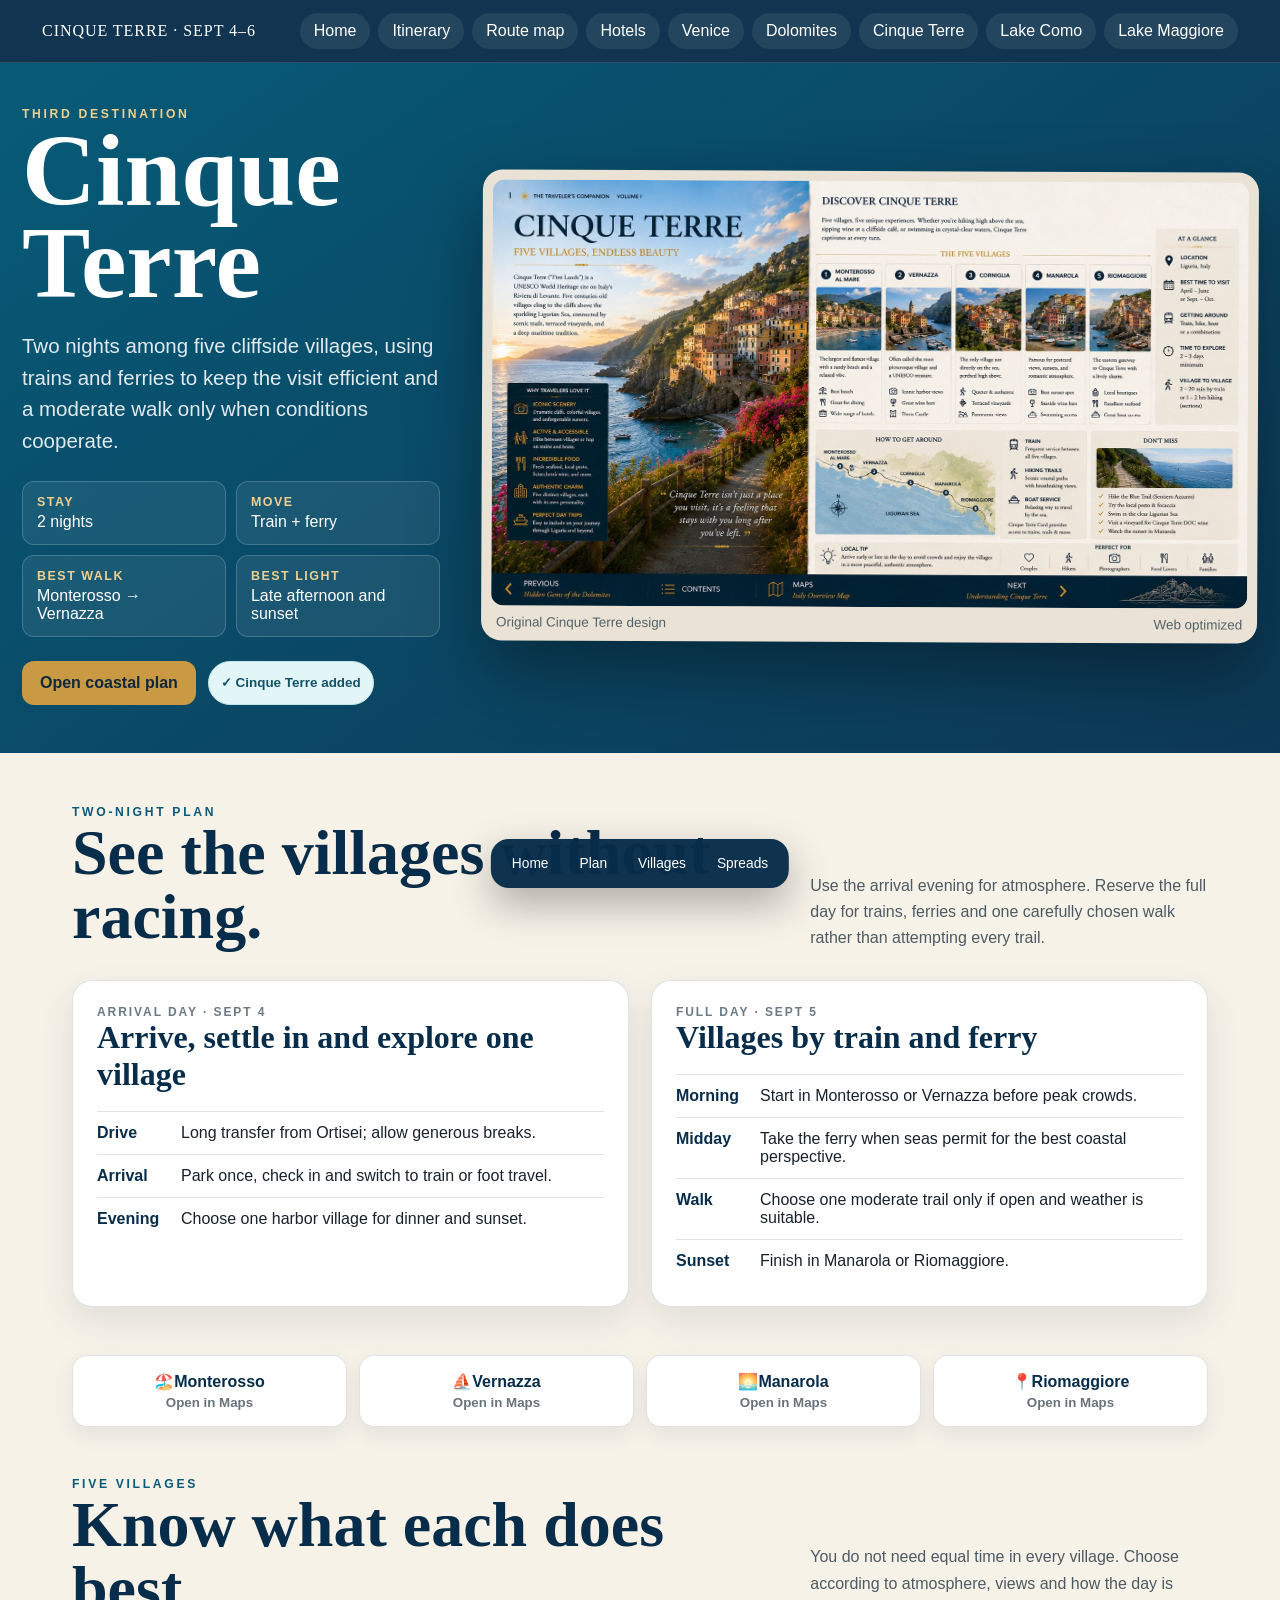
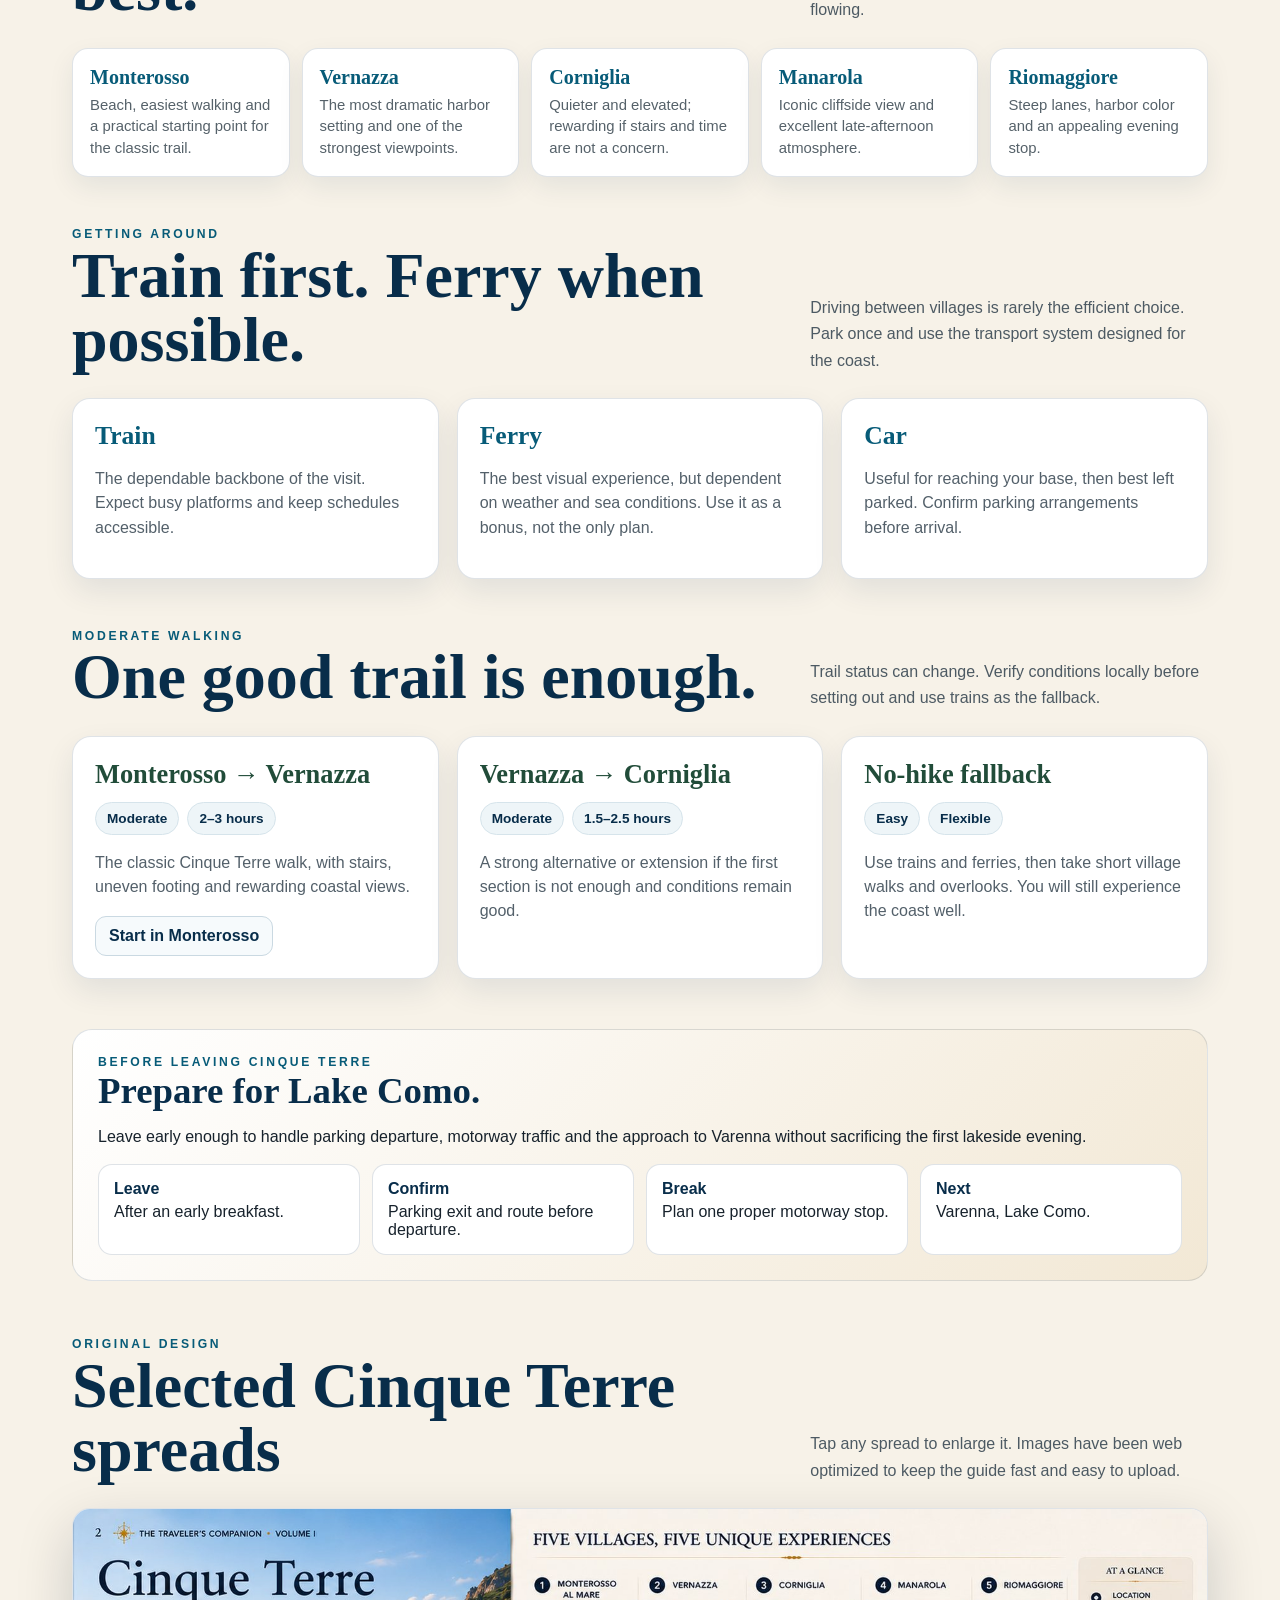
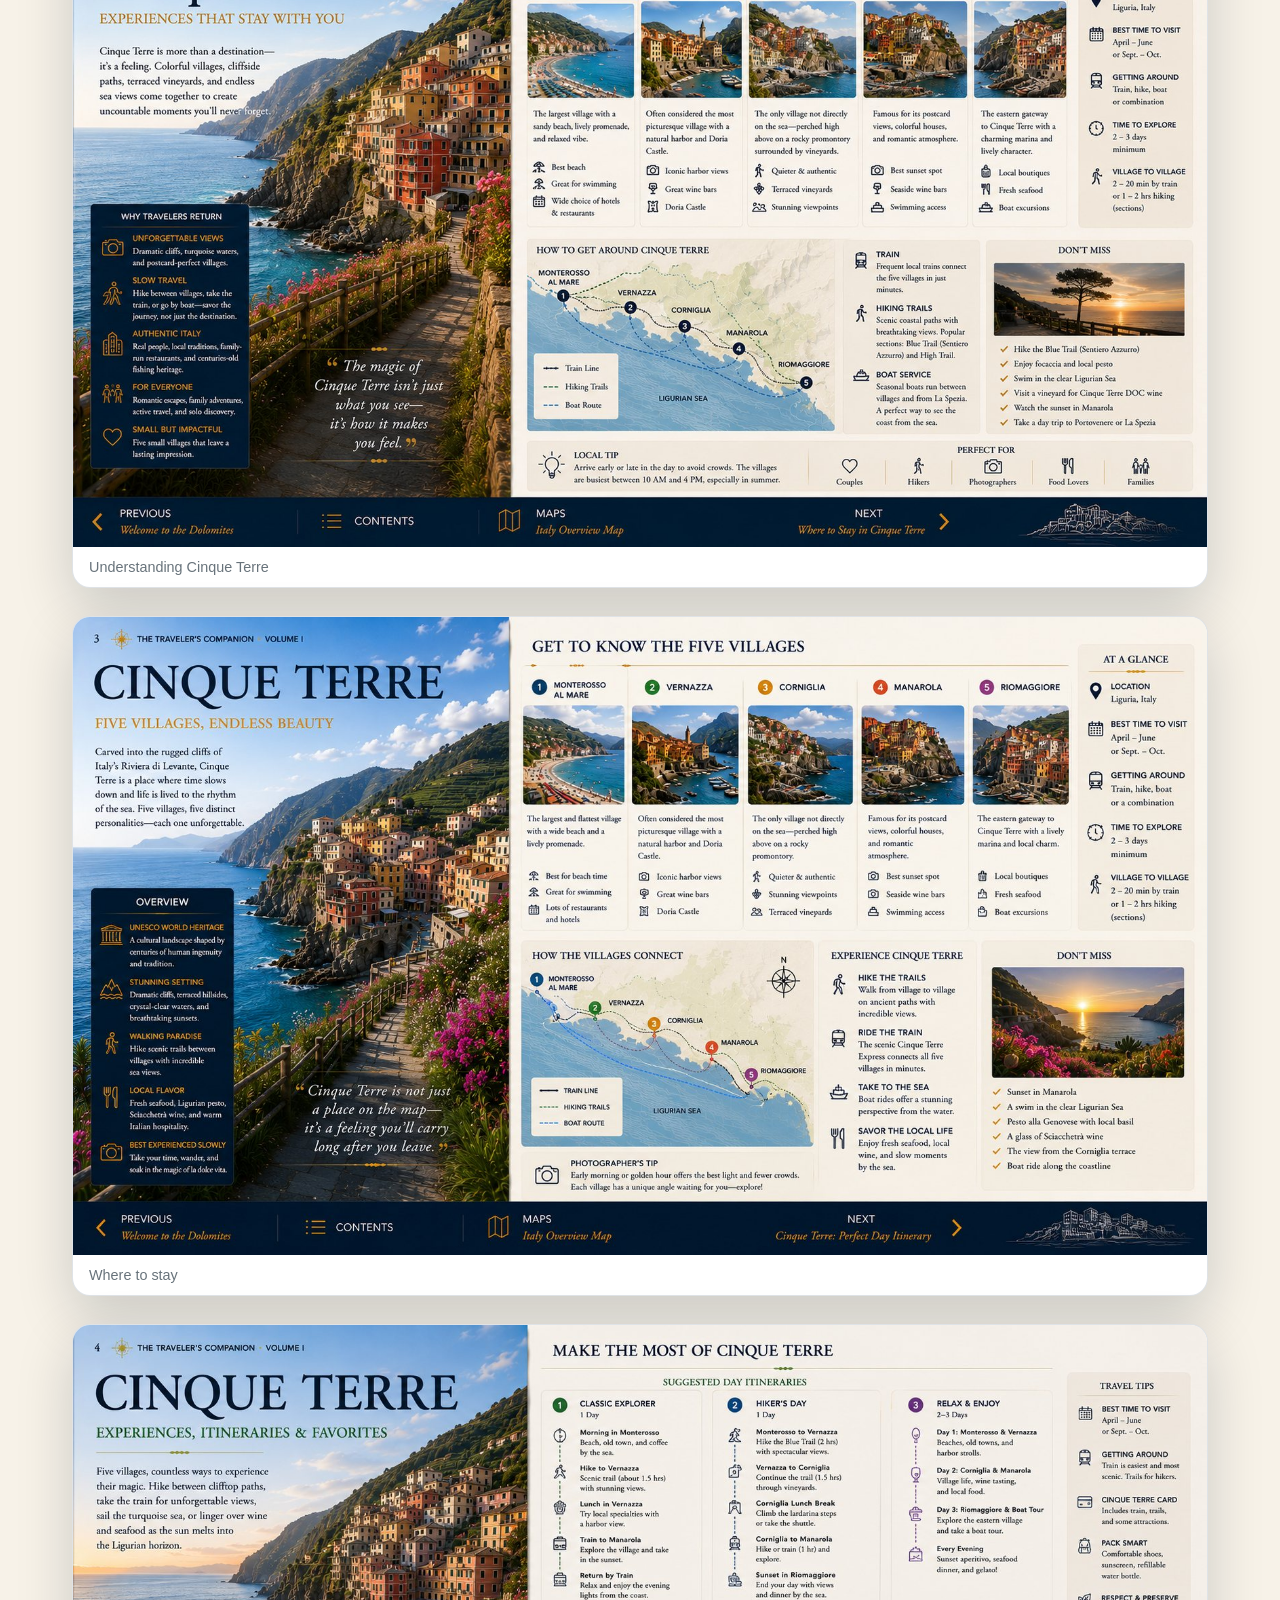
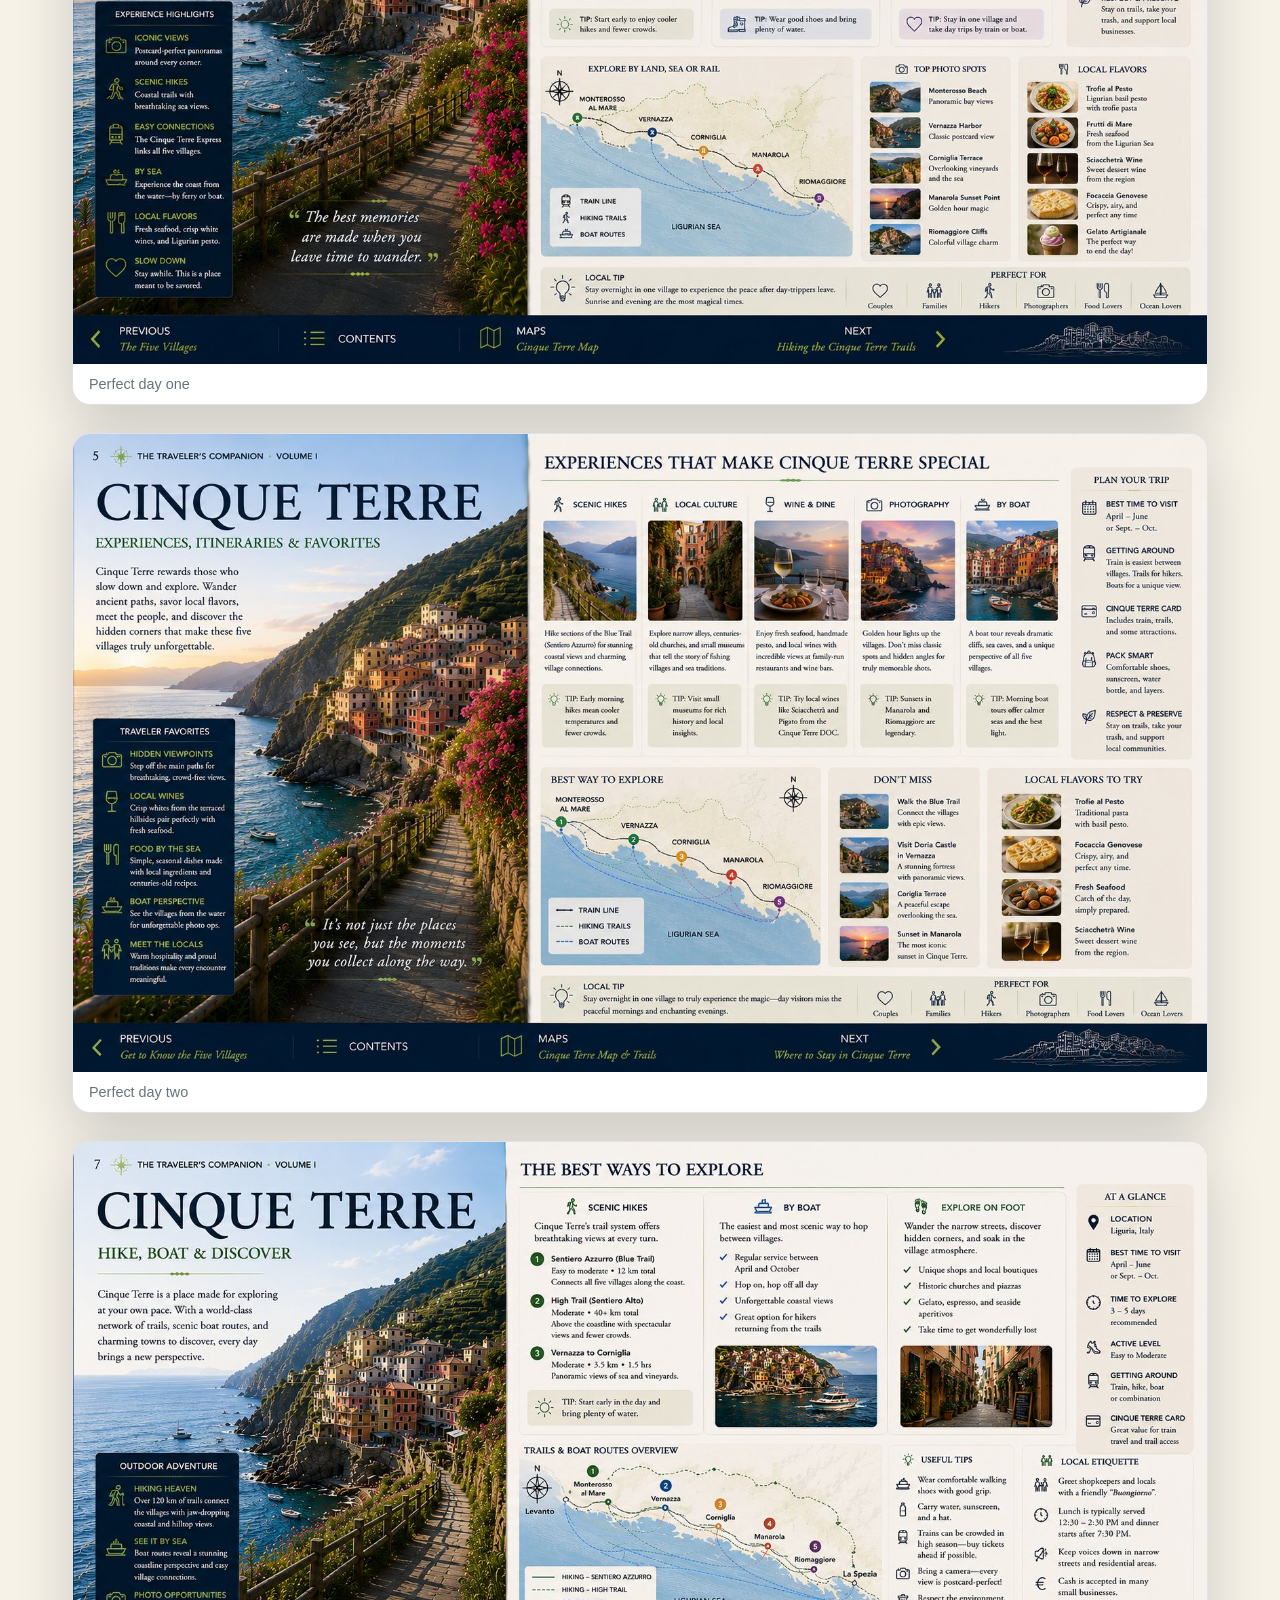
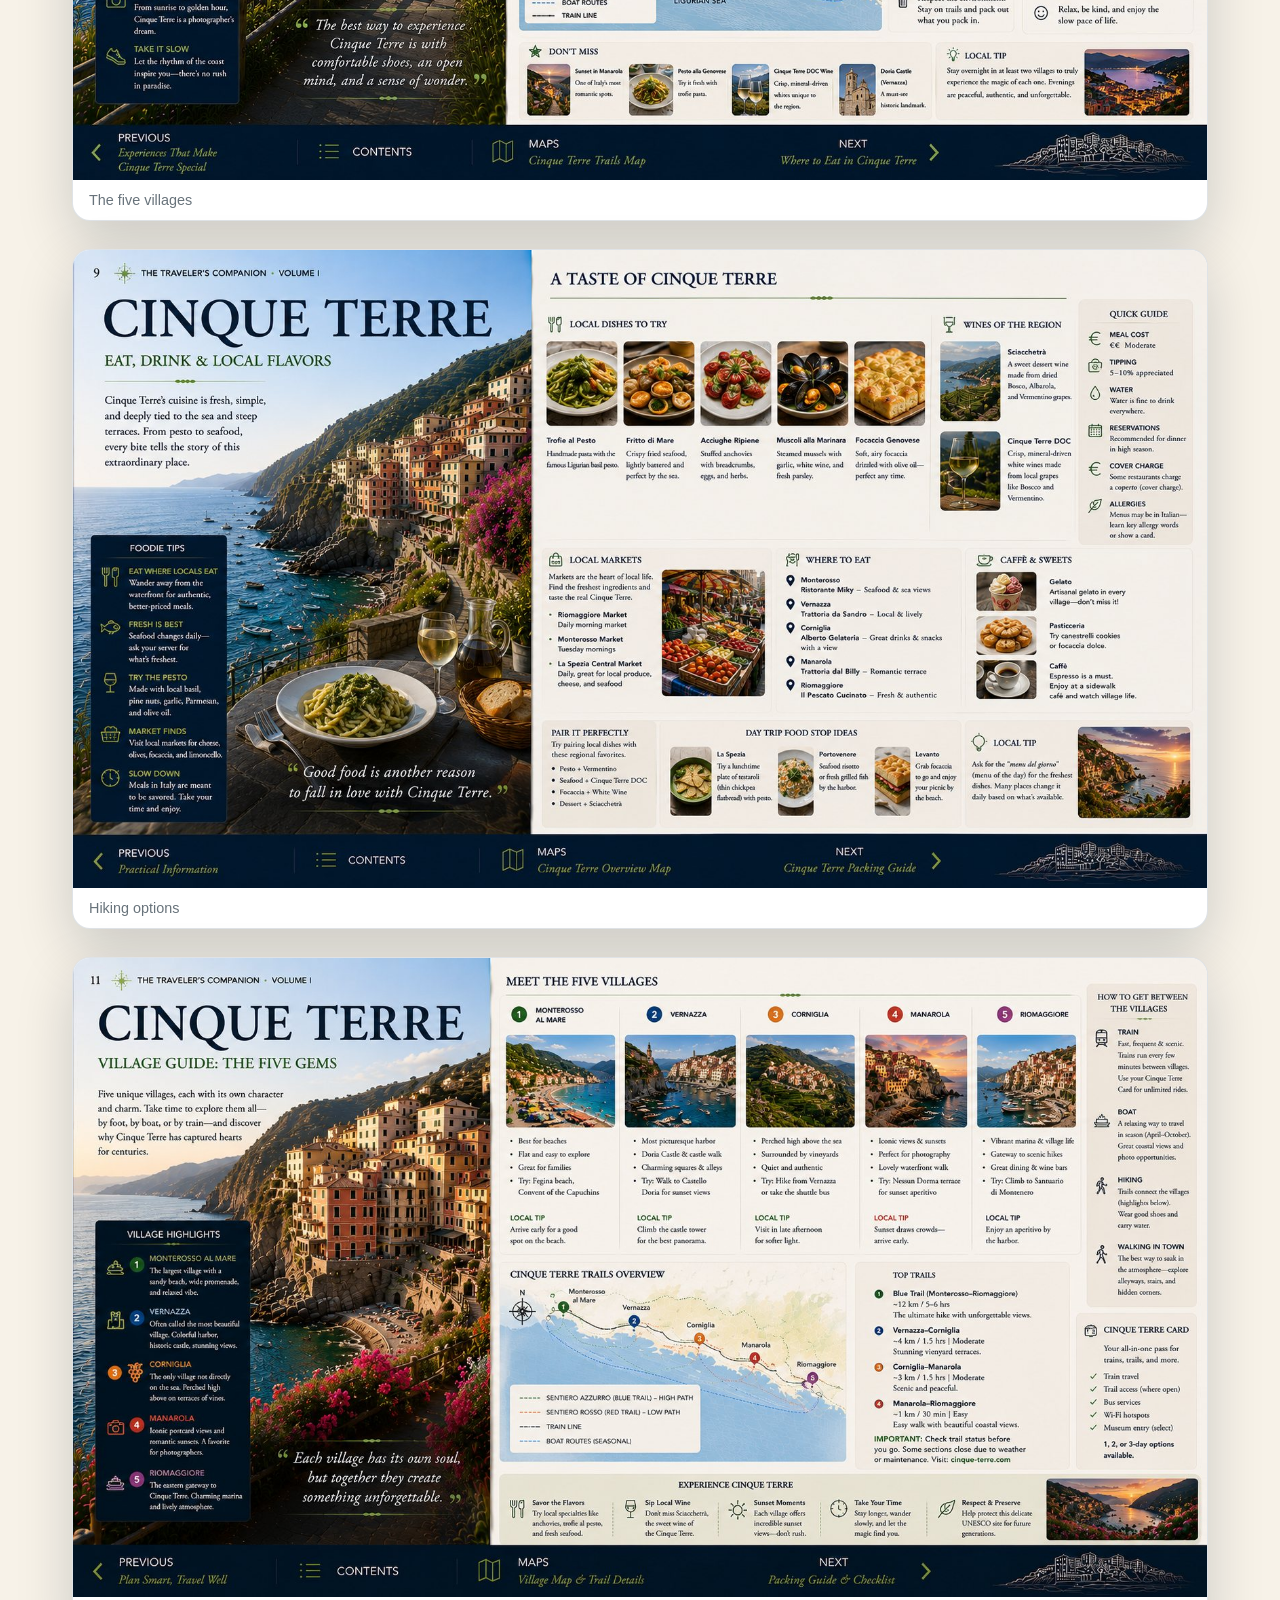
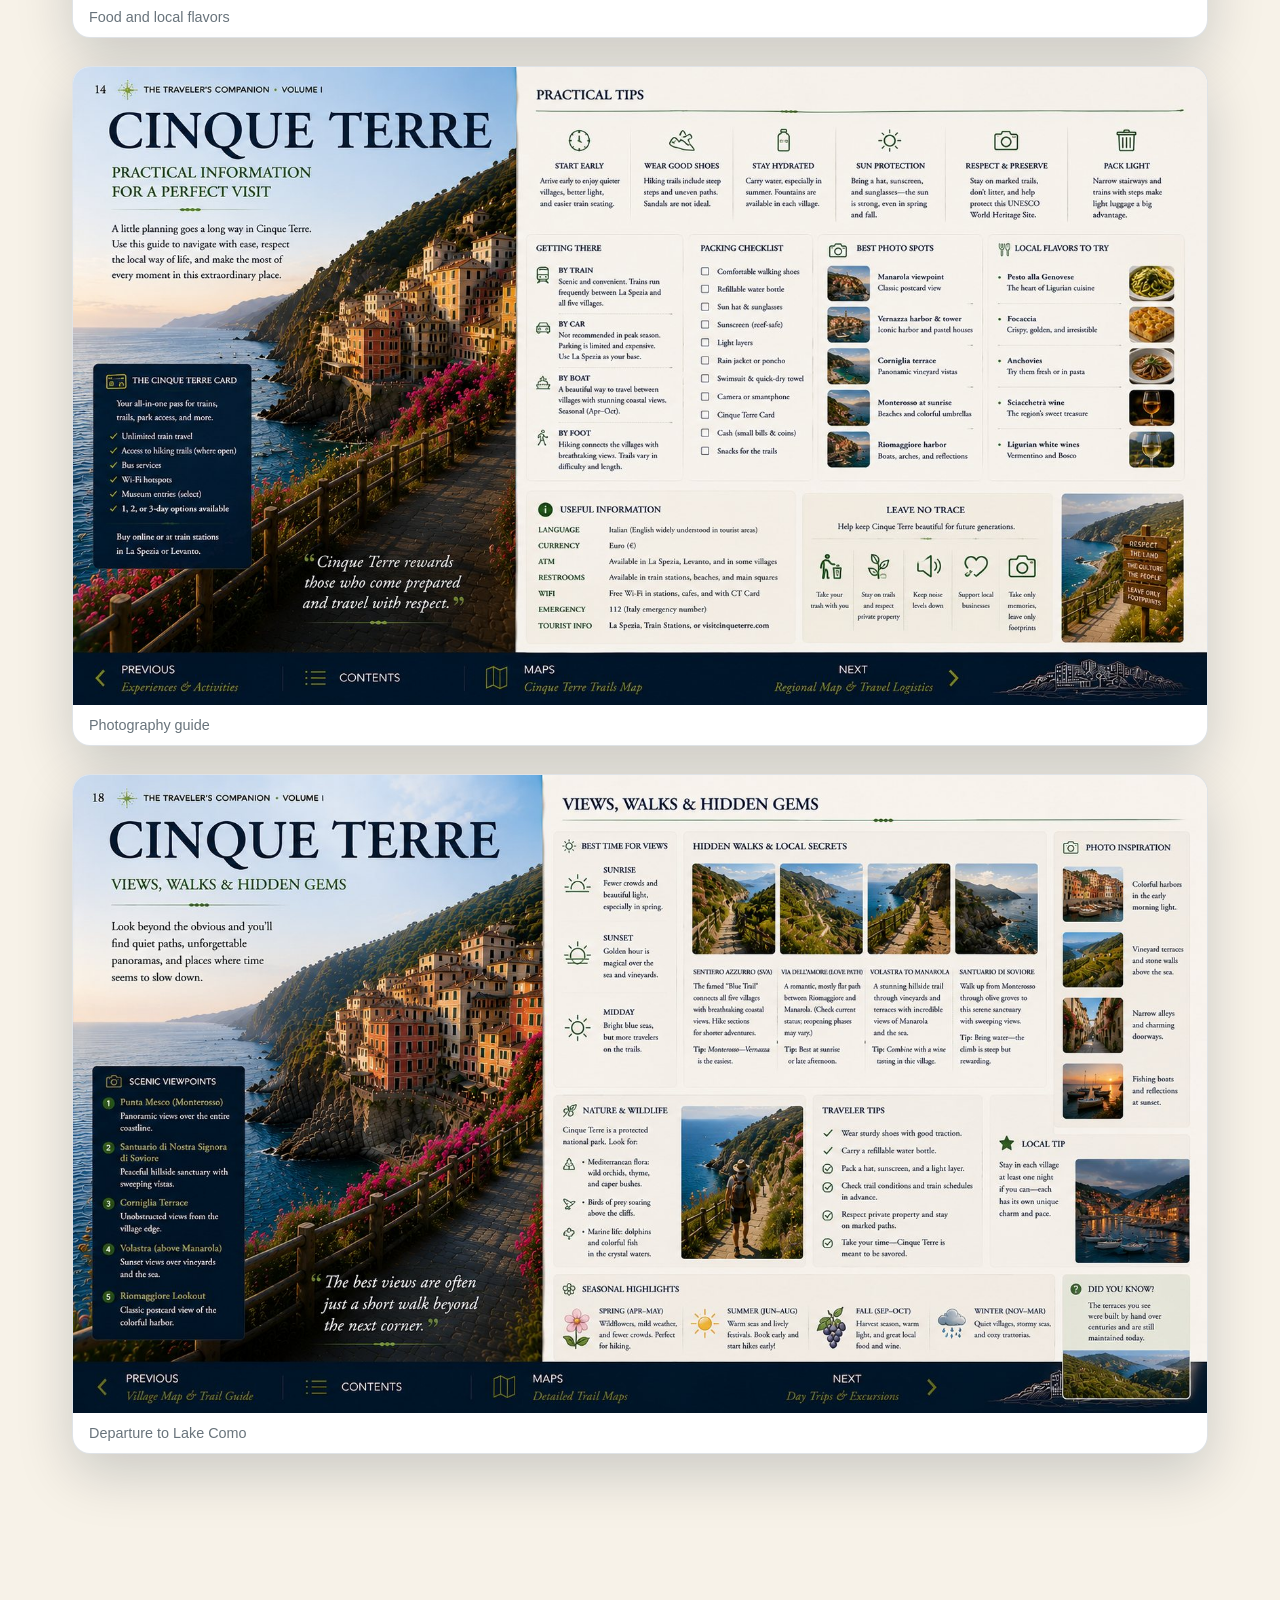
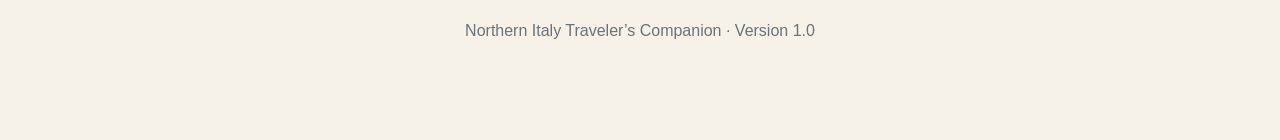
==== cinque-terre.html @ 2f3cae9a "Add files via upload Version 1.0 — final travel companion" ====
<!doctype html>
<html lang="en">
<head>
<meta charset="utf-8">
<meta name="viewport" content="width=device-width,initial-scale=1,viewport-fit=cover">
<meta name="theme-color" content="#075b78">
<link rel="manifest" href="manifest.webmanifest">
<link rel="icon" href="assets/images/app-icon.png">
<link rel="apple-touch-icon" href="assets/images/app-icon.png">
<link rel="stylesheet" href="assets/style.css?v=10">
<title>Cinque Terre · Traveler's Companion</title>
</head>
<body>
<a class="skip-link" href="#main">Skip to main content</a>
<header class="topbar"><div class="topbar-inner">
<div class="brand">CINQUE TERRE · SEPT 4–6</div>
<nav class="nav"><a href="index.html">Home</a><a href="itinerary.html">Itinerary</a><a href="map.html">Route map</a><a href="hotels.html">Hotels</a><a href="venice.html">Venice</a><a href="dolomites.html">Dolomites</a><a href="cinque-terre.html">Cinque Terre</a><a href="lake-como.html">Lake Como</a><a href="lake-maggiore.html">Lake Maggiore</a></nav></div></header>

<section class="cinque-hero">
<div class="destination-inner">
<div class="destination-copy">
<div class="kicker">Third destination</div>
<h1>Cinque<br>Terre</h1>
<p>Two nights among five cliffside villages, using trains and ferries to keep the visit efficient and a moderate walk only when conditions cooperate.</p>
<div class="mini-facts">
<div class="mini-fact"><strong>Stay</strong><span>2 nights</span></div>
<div class="mini-fact"><strong>Move</strong><span>Train + ferry</span></div>
<div class="mini-fact"><strong>Best walk</strong><span>Monterosso → Vernazza</span></div>
<div class="mini-fact"><strong>Best light</strong><span>Late afternoon and sunset</span></div>
</div>
<div class="cta-row"><a class="cta" href="#plan">Open coastal plan</a><span class="sea-pill">✓ Cinque Terre added</span></div>
</div>
<div class="book-window">
<img src="assets/images/cinque-1.jpg" alt="Cinque Terre chapter opener">
<div class="book-label"><span>Original Cinque Terre design</span><span>Web optimized</span></div>
</div>
</div>
</section>

<main class="wrap" id="main">
<section id="plan">
<div class="section-heading"><div><div class="kicker" style="color:#075b78">Two-night plan</div><h2>See the villages without racing.</h2></div>
<p>Use the arrival evening for atmosphere. Reserve the full day for trains, ferries and one carefully chosen walk rather than attempting every trail.</p></div>

<div class="day-grid">
<article class="day-card"><div class="day-label">Arrival day · Sept 4</div><h3>Arrive, settle in and explore one village</h3>
<ul class="day-list">
<li><b>Drive</b><span>Long transfer from Ortisei; allow generous breaks.</span></li>
<li><b>Arrival</b><span>Park once, check in and switch to train or foot travel.</span></li>
<li><b>Evening</b><span>Choose one harbor village for dinner and sunset.</span></li>
</ul></article>
<article class="day-card"><div class="day-label">Full day · Sept 5</div><h3>Villages by train and ferry</h3>
<ul class="day-list">
<li><b>Morning</b><span>Start in Monterosso or Vernazza before peak crowds.</span></li>
<li><b>Midday</b><span>Take the ferry when seas permit for the best coastal perspective.</span></li>
<li><b>Walk</b><span>Choose one moderate trail only if open and weather is suitable.</span></li>
<li><b>Sunset</b><span>Finish in Manarola or Riomaggiore.</span></li>
</ul></article>
</div>

<div class="tool-strip">
<a class="tool-button" target="_blank" rel="noopener" href="https://maps.apple.com/?q=Monterosso+al+Mare"><span>🏖️</span>Monterosso<small>Open in Maps</small></a>
<a class="tool-button" target="_blank" rel="noopener" href="https://maps.apple.com/?q=Vernazza+Italy"><span>⛵</span>Vernazza<small>Open in Maps</small></a>
<a class="tool-button" target="_blank" rel="noopener" href="https://maps.apple.com/?q=Manarola+Italy"><span>🌅</span>Manarola<small>Open in Maps</small></a>
<a class="tool-button" target="_blank" rel="noopener" href="https://maps.apple.com/?q=Riomaggiore+Italy"><span>📍</span>Riomaggiore<small>Open in Maps</small></a>
</div>
</section>

<section id="villages">
<div class="section-heading"><div><div class="kicker" style="color:#075b78">Five villages</div><h2>Know what each does best.</h2></div>
<p>You do not need equal time in every village. Choose according to atmosphere, views and how the day is flowing.</p></div>
<div class="village-grid">
<article class="village-card"><h3>Monterosso</h3><p>Beach, easiest walking and a practical starting point for the classic trail.</p></article>
<article class="village-card"><h3>Vernazza</h3><p>The most dramatic harbor setting and one of the strongest viewpoints.</p></article>
<article class="village-card"><h3>Corniglia</h3><p>Quieter and elevated; rewarding if stairs and time are not a concern.</p></article>
<article class="village-card"><h3>Manarola</h3><p>Iconic cliffside view and excellent late-afternoon atmosphere.</p></article>
<article class="village-card"><h3>Riomaggiore</h3><p>Steep lanes, harbor color and an appealing evening stop.</p></article>
</div>
</section>

<section id="transport">
<div class="section-heading"><div><div class="kicker" style="color:#075b78">Getting around</div><h2>Train first. Ferry when possible.</h2></div>
<p>Driving between villages is rarely the efficient choice. Park once and use the transport system designed for the coast.</p></div>
<div class="transport-grid">
<article class="transport-card"><h3>Train</h3><p>The dependable backbone of the visit. Expect busy platforms and keep schedules accessible.</p></article>
<article class="transport-card"><h3>Ferry</h3><p>The best visual experience, but dependent on weather and sea conditions. Use it as a bonus, not the only plan.</p></article>
<article class="transport-card"><h3>Car</h3><p>Useful for reaching your base, then best left parked. Confirm parking arrangements before arrival.</p></article>
</div>
</section>

<section id="walks">
<div class="section-heading"><div><div class="kicker" style="color:#075b78">Moderate walking</div><h2>One good trail is enough.</h2></div>
<p>Trail status can change. Verify conditions locally before setting out and use trains as the fallback.</p></div>
<div class="hike-grid">
<article class="hike-card"><h3>Monterosso → Vernazza</h3>
<div class="hike-stats"><span class="meta-pill">Moderate</span><span class="meta-pill">2–3 hours</span></div>
<p>The classic Cinque Terre walk, with stairs, uneven footing and rewarding coastal views.</p>
<div class="actions"><a class="action" target="_blank" rel="noopener" href="https://maps.apple.com/?q=Monterosso+al+Mare">Start in Monterosso</a></div></article>
<article class="hike-card"><h3>Vernazza → Corniglia</h3>
<div class="hike-stats"><span class="meta-pill">Moderate</span><span class="meta-pill">1.5–2.5 hours</span></div>
<p>A strong alternative or extension if the first section is not enough and conditions remain good.</p></article>
<article class="hike-card"><h3>No-hike fallback</h3>
<div class="hike-stats"><span class="meta-pill">Easy</span><span class="meta-pill">Flexible</span></div>
<p>Use trains and ferries, then take short village walks and overlooks. You will still experience the coast well.</p></article>
</div>
</section>

<section class="departure-card">
<div class="kicker" style="color:#075b78">Before leaving Cinque Terre</div>
<h2>Prepare for Lake Como.</h2>
<p>Leave early enough to handle parking departure, motorway traffic and the approach to Varenna without sacrificing the first lakeside evening.</p>
<div class="departure-grid">
<div class="departure-item"><strong>Leave</strong><span>After an early breakfast.</span></div>
<div class="departure-item"><strong>Confirm</strong><span>Parking exit and route before departure.</span></div>
<div class="departure-item"><strong>Break</strong><span>Plan one proper motorway stop.</span></div>
<div class="departure-item"><strong>Next</strong><span>Varenna, Lake Como.</span></div>
</div>
</section>

<section class="viewer" id="chapter">
<div class="section-heading"><div><div class="kicker" style="color:#075b78">Original design</div><h2>Selected Cinque Terre spreads</h2></div>
<p>Tap any spread to enlarge it. Images have been web optimized to keep the guide fast and easy to upload.</p></div>
<figure class="spread"><img src="assets/images/cinque-2.jpg" alt="Understanding Cinque Terre"><figcaption>Understanding Cinque Terre</figcaption></figure>
<figure class="spread"><img src="assets/images/cinque-3.jpg" alt="Where to stay"><figcaption>Where to stay</figcaption></figure>
<figure class="spread"><img src="assets/images/cinque-4.jpg" alt="Perfect day one"><figcaption>Perfect day one</figcaption></figure>
<figure class="spread"><img src="assets/images/cinque-5.jpg" alt="Perfect day two"><figcaption>Perfect day two</figcaption></figure>
<figure class="spread"><img src="assets/images/cinque-7.jpg" alt="Five villages"><figcaption>The five villages</figcaption></figure>
<figure class="spread"><img src="assets/images/cinque-9.jpg" alt="Hiking"><figcaption>Hiking options</figcaption></figure>
<figure class="spread"><img src="assets/images/cinque-11.jpg" alt="Food"><figcaption>Food and local flavors</figcaption></figure>
<figure class="spread"><img src="assets/images/cinque-14.jpg" alt="Photography"><figcaption>Photography guide</figcaption></figure>
<figure class="spread"><img src="assets/images/cinque-18.jpg" alt="Departure"><figcaption>Departure to Lake Como</figcaption></figure>
</section>
</main>

<div class="lightbox" id="lightbox" aria-hidden="true"><button aria-label="Close">×</button><img alt=""></div>
<div class="bottomnav"><a href="index.html">Home</a><a href="#plan">Plan</a><a href="#villages">Villages</a><a href="#chapter">Spreads</a></div>
<footer>Northern Italy Traveler’s Companion · Version 1.0</footer>
<script>
const lb=document.getElementById('lightbox'), lbImg=lb.querySelector('img');
document.querySelectorAll('.spread img').forEach(img=>img.addEventListener('click',()=>{lbImg.src=img.src;lbImg.alt=img.alt;lb.classList.add('open')}));
function closeLB(){lb.classList.remove('open');lbImg.src=''}
lb.querySelector('button').addEventListener('click',closeLB);
lb.addEventListener('click',e=>{if(e.target===lb)closeLB()});
document.addEventListener('keydown',e=>{if(e.key==='Escape')closeLB()});
if('serviceWorker' in navigator){navigator.serviceWorker.register('service-worker.js?v=10')}
</script>
</body></html>
---- assets/style.css ----
:root{
  --navy:#082d4a;
  --navy2:#0d3b5d;
  --gold:#c99a43;
  --paper:#f7f2e8;
  --cream:#fffdf7;
  --ink:#17222c;
  --muted:#68737b;
  --line:rgba(8,45,74,.13);
  --shadow:0 20px 55px rgba(3,24,40,.18);
}
*{box-sizing:border-box}
html{scroll-behavior:smooth}
body{margin:0;background:var(--paper);color:var(--ink);font-family:-apple-system,BlinkMacSystemFont,"Segoe UI",Arial,sans-serif}
a{color:inherit}
img{max-width:100%}

.topbar{
  position:sticky;top:0;z-index:50;
  background:rgba(8,45,74,.96);color:white;
  border-bottom:1px solid rgba(255,255,255,.13);
  backdrop-filter:blur(14px)
}
.topbar-inner{
  max-width:1240px;margin:auto;padding:13px 22px;
  display:flex;align-items:center;justify-content:space-between;gap:18px
}
.brand{
  font-family:Georgia,"Times New Roman",serif;
  font-size:1rem;letter-spacing:.06em;white-space:nowrap
}
.nav{display:flex;gap:8px;overflow:auto}
.nav a{
  text-decoration:none;white-space:nowrap;padding:9px 14px;
  border-radius:999px;background:rgba(255,255,255,.08)
}
.nav a:hover,.nav a:focus{background:rgba(255,255,255,.18)}

.home-hero{
  background:
    radial-gradient(circle at 80% 0%,rgba(69,122,157,.35),transparent 38%),
    linear-gradient(145deg,var(--navy),#041d31 72%);
  color:white;padding:clamp(34px,6vw,82px) 22px 52px;
}
.home-hero-inner{
  max-width:1240px;margin:auto;
  display:grid;grid-template-columns:minmax(0,.82fr) minmax(520px,1.35fr);
  gap:clamp(28px,5vw,70px);align-items:center
}
.kicker{
  text-transform:uppercase;letter-spacing:.22em;
  font-size:.76rem;font-weight:800;color:#f0cf8d
}
.home-copy h1,.destination-copy h1{
  font:700 clamp(3.4rem,7.4vw,7.2rem)/.9 Georgia,"Times New Roman",serif;
  margin:.26rem 0 .7rem
}
.home-copy p,.destination-copy p{
  font-size:clamp(1.05rem,1.8vw,1.28rem);
  line-height:1.55;color:rgba(255,255,255,.88);max-width:620px
}
.cta-row{display:flex;gap:12px;flex-wrap:wrap;margin-top:24px}
.cta{
  display:inline-flex;align-items:center;justify-content:center;
  text-decoration:none;font-weight:800;padding:13px 18px;
  border-radius:12px;background:var(--gold);color:#10283c
}
.cta.secondary{
  background:transparent;color:white;border:1px solid rgba(255,255,255,.35)
}
.book-window{
  background:#e9e2d5;padding:10px;border-radius:20px;
  box-shadow:0 28px 70px rgba(0,0,0,.38);
  transform:rotate(.25deg)
}
.book-window img{
  display:block;width:100%;height:auto;border-radius:12px
}
.book-label{
  display:flex;justify-content:space-between;gap:14px;
  color:#54616a;font-size:.84rem;padding:9px 5px 1px
}

.wrap{max-width:1180px;margin:auto;padding:52px 22px 110px}
.section-heading{
  display:grid;grid-template-columns:minmax(0,1fr) minmax(260px,.56fr);
  gap:28px;align-items:end;margin-bottom:24px
}
.section-heading h2,.section-title{
  font:700 clamp(2.35rem,5vw,4.2rem)/1 Georgia,"Times New Roman",serif;
  color:var(--navy);margin:.15rem 0
}
.section-heading p{line-height:1.65;color:#4d5a63;margin:0}

.timeline{
  display:grid;grid-template-columns:repeat(5,1fr);
  gap:12px;margin:22px 0 54px
}
.stop{
  background:var(--cream);border:1px solid var(--line);
  border-radius:16px;padding:18px;min-height:126px;
  box-shadow:0 10px 28px rgba(8,45,74,.08)
}
.stop .number{
  width:30px;height:30px;border-radius:50%;
  background:var(--navy);color:white;display:grid;place-items:center;
  font-weight:800;margin-bottom:12px
}
.stop strong{display:block;color:var(--navy);font-family:Georgia,serif;font-size:1.12rem}
.stop span{display:block;color:var(--muted);margin-top:5px;font-size:.92rem}

.feature-grid{display:grid;grid-template-columns:repeat(2,minmax(0,1fr));gap:22px}
.feature{
  background:var(--cream);border:1px solid var(--line);
  border-radius:20px;overflow:hidden;box-shadow:var(--shadow)
}
.feature-media{
  background:#e6dfd3;padding:8px;
}
.feature-media img{display:block;width:100%;height:auto;border-radius:12px}
.feature-body{padding:22px 24px 25px}
.feature h3{
  font:700 clamp(1.65rem,3vw,2.3rem)/1.05 Georgia,serif;
  color:var(--navy);margin:0 0 9px
}
.feature p{color:#4d5962;line-height:1.58;margin:0}
.actions{display:flex;flex-wrap:wrap;gap:10px;margin-top:17px}
.action{
  text-decoration:none;font-weight:780;color:var(--navy);
  padding:10px 13px;border:1px solid #cad9e2;
  background:#f6fafc;border-radius:11px
}

.destination-hero{
  background:linear-gradient(145deg,var(--navy),#041d31);
  color:white;padding:44px 22px 48px
}
.destination-inner{
  max-width:1240px;margin:auto;
  display:grid;grid-template-columns:minmax(300px,.7fr) minmax(530px,1.3fr);
  gap:42px;align-items:center
}
.destination-copy h1{font-size:clamp(3.8rem,8vw,7.8rem)}
.mini-facts{
  display:grid;grid-template-columns:repeat(2,1fr);gap:10px;margin-top:24px
}
.mini-fact{
  padding:13px 14px;border:1px solid rgba(255,255,255,.18);
  border-radius:12px;background:rgba(255,255,255,.07)
}
.mini-fact strong{display:block;color:#f0cf8d;font-size:.78rem;text-transform:uppercase;letter-spacing:.12em}
.mini-fact span{display:block;margin-top:4px}

.chapter-nav{
  display:flex;gap:10px;overflow:auto;margin:0 0 28px;padding-bottom:5px
}
.chapter-nav a{
  text-decoration:none;white-space:nowrap;padding:10px 13px;
  border-radius:999px;background:#fff;border:1px solid var(--line);
  color:var(--navy);font-weight:760
}
.guide-grid{display:grid;grid-template-columns:repeat(2,minmax(0,1fr));gap:22px}
.guide-card{
  background:#fff;border:1px solid var(--line);border-radius:18px;
  overflow:hidden;box-shadow:0 13px 34px rgba(8,45,74,.1)
}
.guide-image{background:#e9e2d6;padding:7px}
.guide-image img{display:block;width:100%;height:auto;border-radius:10px}
.guide-body{padding:20px 22px 23px}
.guide-body h3{font:700 1.7rem Georgia,serif;color:var(--navy);margin:0 0 8px}
.guide-body p{margin:0;color:#4e5961;line-height:1.55}

.viewer{margin-top:56px}
.spread{
  margin:0 0 28px;background:#fff;border:1px solid var(--line);
  border-radius:18px;overflow:hidden;box-shadow:var(--shadow)
}
.spread img{display:block;width:100%;height:auto}
.spread figcaption{padding:12px 16px;color:var(--muted);font-size:.9rem}

.callout{
  margin:48px 0 0;background:linear-gradient(135deg,var(--navy),var(--navy2));
  color:white;border-radius:20px;padding:28px 30px
}
.callout h3{font:700 1.8rem Georgia,serif;color:#f0cf8d;margin:0 0 9px}
.callout p{line-height:1.6;margin:0}

.bottomnav{
  position:fixed;left:50%;bottom:max(12px,env(safe-area-inset-bottom));
  transform:translateX(-50%);z-index:60;
  display:flex;gap:5px;background:rgba(8,45,74,.97);color:white;
  padding:8px;border-radius:18px;box-shadow:0 16px 40px rgba(0,0,0,.3)
}
.bottomnav a{text-decoration:none;padding:9px 13px;border-radius:11px;font-size:.86rem}
.bottomnav a:hover{background:rgba(255,255,255,.15)}
footer{text-align:center;padding:30px 18px 100px;color:var(--muted)}

@media(max-width:980px){
  .home-hero-inner,.destination-inner{grid-template-columns:1fr}
  .book-window{max-width:820px}
  .timeline{grid-template-columns:repeat(3,1fr)}
  .destination-copy{max-width:760px}
}
@media(max-width:740px){
  .topbar-inner{align-items:flex-start;flex-direction:column}
  .nav{width:100%}
  .section-heading{grid-template-columns:1fr}
  .feature-grid,.guide-grid{grid-template-columns:1fr}
  .timeline{grid-template-columns:repeat(2,1fr)}
  .home-copy h1,.destination-copy h1{font-size:clamp(3.1rem,16vw,5.7rem)}
}
@media(max-width:460px){
  .timeline,.mini-facts{grid-template-columns:1fr}
  .home-hero,.destination-hero{padding-left:15px;padding-right:15px}
  .wrap{padding-left:15px;padding-right:15px}
  .bottomnav{width:calc(100% - 18px);justify-content:space-around}
  .bottomnav a{font-size:.77rem;padding:8px}
}

/* Version 3: finished Venice interaction layer */
.day-grid{display:grid;grid-template-columns:repeat(2,minmax(0,1fr));gap:22px;margin:28px 0 48px}
.day-card{background:#fff;border:1px solid var(--line);border-radius:20px;padding:24px;box-shadow:0 14px 34px rgba(8,45,74,.1)}
.day-card h3{font:700 2rem Georgia,serif;color:var(--navy);margin:0 0 8px}
.day-card .day-label{text-transform:uppercase;letter-spacing:.16em;font-size:.75rem;color:#6b7a84;font-weight:800}
.day-list{list-style:none;padding:0;margin:18px 0 0}
.day-list li{padding:12px 0;border-top:1px solid var(--line);display:flex;gap:12px;align-items:flex-start}
.day-list b{color:var(--navy);min-width:72px}
.tool-strip{display:grid;grid-template-columns:repeat(4,1fr);gap:12px;margin:20px 0 50px}
.tool-button{display:block;text-decoration:none;text-align:center;background:#fff;border:1px solid var(--line);border-radius:15px;padding:16px 10px;color:var(--navy);font-weight:800;box-shadow:0 8px 20px rgba(8,45,74,.08)}
.tool-button small{display:block;color:var(--muted);font-weight:600;margin-top:4px}
.fact-table{width:100%;border-collapse:collapse;background:#fff;border-radius:18px;overflow:hidden;box-shadow:0 12px 30px rgba(8,45,74,.09);margin:18px 0 48px}
.fact-table th,.fact-table td{padding:14px 16px;border-bottom:1px solid var(--line);text-align:left}
.fact-table th{width:32%;color:var(--navy);font-family:Georgia,serif;background:#fbf7ef}
.fact-table tr:last-child th,.fact-table tr:last-child td{border-bottom:0}
.route-box{background:linear-gradient(135deg,#fff,#f4ead8);border:1px solid var(--line);border-radius:20px;padding:24px;margin:26px 0 50px}
.route-steps{display:grid;grid-template-columns:repeat(5,1fr);gap:8px;align-items:center;margin-top:18px}
.route-step{background:#fff;border:1px solid var(--line);padding:14px 10px;border-radius:14px;text-align:center;font-weight:800;color:var(--navy)}
.route-arrow{text-align:center;color:var(--gold);font-size:1.3rem}
.lightbox{position:fixed;inset:0;background:rgba(2,15,25,.94);z-index:100;display:none;align-items:center;justify-content:center;padding:24px}
.lightbox.open{display:flex}
.lightbox img{max-width:95vw;max-height:88vh;object-fit:contain;box-shadow:0 24px 80px rgba(0,0,0,.5)}
.lightbox button{position:absolute;top:18px;right:22px;background:#fff;border:0;border-radius:50%;width:42px;height:42px;font-size:1.5rem;cursor:pointer}
.spread img{cursor:zoom-in}
.status-pill{display:inline-flex;align-items:center;gap:8px;background:#eaf3ed;color:#315d40;border:1px solid #cfe2d4;border-radius:999px;padding:8px 12px;font-weight:800;font-size:.85rem}
@media(max-width:760px){
  .day-grid{grid-template-columns:1fr}
  .tool-strip{grid-template-columns:repeat(2,1fr)}
  .route-steps{grid-template-columns:1fr}
  .route-arrow{transform:rotate(90deg)}
}

/* Version 4: Travel Mode */
.dashboard{
  display:grid;grid-template-columns:1.2fr .8fr;gap:22px;margin:26px 0 48px
}
.today-card,.notes-card,.decision-card,.walk-card,.checklist-card{
  background:#fff;border:1px solid var(--line);border-radius:20px;
  box-shadow:0 14px 34px rgba(8,45,74,.1)
}
.today-card{padding:25px}
.today-card h3,.notes-card h3,.walk-card h3,.checklist-card h3{
  font:700 2rem Georgia,serif;color:var(--navy);margin:0 0 10px
}
.today-meta{display:flex;gap:10px;flex-wrap:wrap;margin:14px 0 18px}
.meta-pill{background:#eef5f8;color:var(--navy);border:1px solid #d6e4eb;border-radius:999px;padding:8px 11px;font-weight:800;font-size:.85rem}
.schedule{list-style:none;padding:0;margin:0}
.schedule li{display:grid;grid-template-columns:84px 1fr;gap:12px;padding:13px 0;border-top:1px solid var(--line)}
.schedule time{color:var(--navy);font-weight:800}
.notes-card{padding:24px}
.notes-card textarea{
  width:100%;min-height:215px;resize:vertical;border:1px solid #ccd9e0;
  border-radius:14px;padding:14px;font:inherit;background:#fbfdfd;color:var(--ink)
}
.save-status{font-size:.85rem;color:#496a55;margin-top:8px;min-height:1.2em}
.quick-actions{display:grid;grid-template-columns:repeat(6,1fr);gap:10px;margin:0 0 48px}
.quick-action{
  text-decoration:none;background:#fff;border:1px solid var(--line);border-radius:16px;
  padding:16px 10px;text-align:center;color:var(--navy);font-weight:850;
  box-shadow:0 9px 22px rgba(8,45,74,.08)
}
.quick-action span{display:block;font-size:1.5rem;margin-bottom:6px}
.decision-grid{display:grid;grid-template-columns:repeat(3,1fr);gap:18px;margin:22px 0 50px}
.decision-card{padding:21px}
.decision-card h3{font:700 1.55rem Georgia,serif;color:var(--navy);margin:0 0 7px}
.rating{color:#bd8730;letter-spacing:.05em;font-size:1.06rem}
.decision-card dl{margin:15px 0 0}
.decision-card dt{font-weight:850;color:var(--navy);margin-top:10px}
.decision-card dd{margin:3px 0 0;color:#526069;line-height:1.45}
.walk-grid{display:grid;grid-template-columns:repeat(3,1fr);gap:18px;margin:22px 0 50px}
.walk-card{padding:22px}
.walk-stats{display:flex;gap:8px;flex-wrap:wrap;margin:12px 0}
.walk-card p{color:#53606a;line-height:1.52}
.checklist-card{padding:24px;margin:24px 0 48px}
.checklist{display:grid;grid-template-columns:repeat(2,1fr);gap:10px 24px;margin-top:14px}
.check-item{display:flex;align-items:center;gap:10px;padding:10px 0;border-bottom:1px solid var(--line)}
.check-item input{width:20px;height:20px;accent-color:var(--navy)}
.clear-btn{margin-top:16px;border:1px solid #ccd9e0;background:#fff;border-radius:10px;padding:9px 12px;color:var(--navy);font-weight:800;cursor:pointer}
@media(max-width:900px){
  .dashboard{grid-template-columns:1fr}
  .quick-actions{grid-template-columns:repeat(3,1fr)}
  .decision-grid,.walk-grid{grid-template-columns:1fr}
}
@media(max-width:520px){
  .quick-actions{grid-template-columns:repeat(2,1fr)}
  .checklist{grid-template-columns:1fr}
  .schedule li{grid-template-columns:70px 1fr}
}

/* Release 5: trip dashboard, itinerary, route map, hotels and departure tools */
.dashboard-hero{
  background:linear-gradient(135deg,#082d4a,#0e476e);
  color:#fff;padding:42px 22px
}
.dashboard-inner{max-width:1180px;margin:auto}
.dashboard-title{
  display:flex;justify-content:space-between;gap:24px;align-items:flex-end;flex-wrap:wrap
}
.dashboard-title h1{
  font:700 clamp(2.8rem,7vw,5.8rem)/.92 Georgia,serif;margin:.2rem 0
}
.dashboard-title p{margin:0;color:rgba(255,255,255,.82);font-size:1.08rem}
.dashboard-panels{
  margin-top:28px;display:grid;grid-template-columns:1.3fr .7fr;gap:18px
}
.glass-panel{
  background:rgba(255,255,255,.1);border:1px solid rgba(255,255,255,.17);
  border-radius:18px;padding:22px;backdrop-filter:blur(8px)
}
.glass-panel h3{font:700 1.6rem Georgia,serif;color:#f4d79b;margin:0 0 10px}
.current-destination{
  display:grid;grid-template-columns:1fr auto;gap:18px;align-items:end
}
.current-destination strong{display:block;font:700 2.2rem Georgia,serif}
.progress-track{
  height:10px;background:rgba(255,255,255,.15);border-radius:999px;overflow:hidden;margin-top:18px
}
.progress-fill{height:100%;width:20%;background:#c99a43;border-radius:999px}
.mini-grid{display:grid;grid-template-columns:repeat(2,1fr);gap:10px}
.mini-stat{
  background:rgba(255,255,255,.08);border-radius:12px;padding:13px
}
.mini-stat strong{display:block;color:#f4d79b;font-size:.74rem;text-transform:uppercase;letter-spacing:.12em}
.mini-stat span{display:block;margin-top:4px}
.route-list{
  display:grid;gap:14px;margin:24px 0 50px
}
.route-stop{
  display:grid;grid-template-columns:52px 1fr auto;gap:16px;align-items:center;
  background:#fff;border:1px solid var(--line);border-radius:18px;padding:17px 18px;
  box-shadow:0 10px 28px rgba(8,45,74,.08)
}
.route-index{
  width:42px;height:42px;border-radius:50%;display:grid;place-items:center;
  background:var(--navy);color:#fff;font-weight:850
}
.route-stop h3{font:700 1.45rem Georgia,serif;color:var(--navy);margin:0 0 4px}
.route-stop p{margin:0;color:var(--muted)}
.route-stop a{text-decoration:none;color:var(--navy);font-weight:850}
.route-stop.active{border-color:#c99a43;box-shadow:0 0 0 2px rgba(201,154,67,.18)}
.map-board{
  position:relative;background:linear-gradient(180deg,#eaf4f7,#f6efe1);
  border:1px solid var(--line);border-radius:24px;min-height:640px;overflow:hidden;
  box-shadow:var(--shadow);margin-bottom:48px
}
.map-board::before{
  content:"";position:absolute;inset:0;
  background:
    radial-gradient(circle at 30% 18%,rgba(255,255,255,.9),transparent 24%),
    radial-gradient(circle at 74% 72%,rgba(87,151,185,.2),transparent 22%),
    linear-gradient(110deg,transparent 46%,rgba(8,45,74,.05) 47%,transparent 48%);
}
.route-line{
  position:absolute;left:50%;top:75px;bottom:80px;width:4px;
  transform:translateX(-50%);background:linear-gradient(#082d4a,#c99a43,#496a55);
  border-radius:999px
}
.map-node{
  position:absolute;left:50%;transform:translateX(-50%);
  display:flex;align-items:center;gap:12px
}
.map-node .dot{
  width:22px;height:22px;border-radius:50%;background:#fff;border:6px solid var(--navy);
  box-shadow:0 0 0 5px rgba(255,255,255,.8)
}
.map-node a{
  min-width:170px;text-decoration:none;background:#fff;border:1px solid var(--line);
  border-radius:14px;padding:12px 14px;color:var(--navy);font-weight:850;
  box-shadow:0 10px 26px rgba(8,45,74,.1)
}
.map-node:nth-of-type(even){flex-direction:row-reverse}
.hotel-grid{display:grid;grid-template-columns:repeat(2,1fr);gap:20px}
.hotel-card{
  background:#fff;border:1px solid var(--line);border-radius:19px;padding:22px;
  box-shadow:0 12px 30px rgba(8,45,74,.09)
}
.hotel-card h3{font:700 1.65rem Georgia,serif;color:var(--navy);margin:0 0 7px}
.hotel-card label{display:block;color:var(--navy);font-weight:850;margin:12px 0 5px}
.hotel-card input,.hotel-card textarea{
  width:100%;border:1px solid #ccd9e0;border-radius:10px;padding:11px;font:inherit
}
.hotel-card textarea{min-height:90px;resize:vertical}
.hotel-save{margin-top:10px;font-size:.84rem;color:#496a55;min-height:1em}
.departure-card{
  background:linear-gradient(135deg,#fff,#f2e8d5);
  border:1px solid var(--line);border-radius:20px;padding:25px;margin:42px 0
}
.departure-card h2{font:700 2.3rem Georgia,serif;color:var(--navy);margin:0 0 12px}
.departure-grid{display:grid;grid-template-columns:repeat(4,1fr);gap:12px;margin-top:18px}
.departure-item{background:#fff;border:1px solid var(--line);border-radius:14px;padding:15px}
.departure-item strong{display:block;color:var(--navy);margin-bottom:5px}
@media(max-width:900px){
  .dashboard-panels{grid-template-columns:1fr}
  .hotel-grid{grid-template-columns:1fr}
  .departure-grid{grid-template-columns:repeat(2,1fr)}
}
@media(max-width:620px){
  .route-stop{grid-template-columns:44px 1fr}
  .route-stop>a{grid-column:2}
  .map-board{min-height:720px}
  .map-node a{min-width:145px}
  .departure-grid{grid-template-columns:1fr}
}

/* Release 6: Dolomites chapter */
.dolomites-hero{
  background:linear-gradient(145deg,#1c4938,#0b2d27);
  color:#fff;padding:44px 22px 48px
}
.dolomites-hero .destination-inner{grid-template-columns:minmax(300px,.72fr) minmax(530px,1.28fr)}
.alpine-pill{display:inline-flex;align-items:center;gap:8px;background:#e6f0e8;color:#315c40;border:1px solid #cfe0d2;border-radius:999px;padding:8px 12px;font-weight:850;font-size:.84rem}
.hike-grid{display:grid;grid-template-columns:repeat(3,1fr);gap:18px;margin:22px 0 50px}
.hike-card{background:#fff;border:1px solid var(--line);border-radius:19px;padding:22px;box-shadow:0 12px 30px rgba(8,45,74,.09)}
.hike-card h3{font:700 1.65rem Georgia,serif;color:#214c39;margin:0 0 8px}
.hike-stats{display:flex;flex-wrap:wrap;gap:8px;margin:12px 0}
.hike-card p{color:#53606a;line-height:1.52}
.scenic-banner{background:linear-gradient(135deg,#214c39,#0c3026);color:#fff;border-radius:22px;padding:28px 30px;margin:38px 0}
.scenic-banner h3{font:700 2rem Georgia,serif;color:#f0cf8d;margin:0 0 9px}
@media(max-width:900px){.hike-grid{grid-template-columns:1fr}}

/* Release 7: Cinque Terre */
.cinque-hero{
  background:linear-gradient(145deg,#075b78,#0d3855);
  color:#fff;padding:44px 22px 48px
}
.sea-pill{
  display:inline-flex;align-items:center;gap:8px;background:#e2f5f7;color:#12536a;
  border:1px solid #c6e5e9;border-radius:999px;padding:8px 12px;font-weight:850;font-size:.84rem
}
.village-grid{display:grid;grid-template-columns:repeat(5,1fr);gap:12px;margin:22px 0 50px}
.village-card{
  background:#fff;border:1px solid var(--line);border-radius:16px;padding:17px;
  box-shadow:0 10px 26px rgba(8,45,74,.08)
}
.village-card h3{font:700 1.25rem Georgia,serif;color:#075b78;margin:0 0 6px}
.village-card p{color:#56626a;line-height:1.45;font-size:.93rem;margin:0}
.transport-grid{display:grid;grid-template-columns:repeat(3,1fr);gap:18px;margin:22px 0 50px}
.transport-card{
  background:#fff;border:1px solid var(--line);border-radius:18px;padding:22px;
  box-shadow:0 12px 30px rgba(8,45,74,.09)
}
.transport-card h3{font:700 1.6rem Georgia,serif;color:#075b78;margin:0 0 8px}
.transport-card p{color:#53606a;line-height:1.52}
@media(max-width:950px){.village-grid{grid-template-columns:repeat(2,1fr)}}
@media(max-width:760px){.transport-grid{grid-template-columns:1fr}}
@media(max-width:500px){.village-grid{grid-template-columns:1fr}}

/* Release 8: Lake Como */
.como-hero{
  background:linear-gradient(145deg,#31576a,#132f3c);
  color:#fff;padding:44px 22px 48px
}
.como-pill{
  display:inline-flex;align-items:center;gap:8px;background:#e9f1ef;color:#31584f;
  border:1px solid #d2e0dc;border-radius:999px;padding:8px 12px;font-weight:850;font-size:.84rem
}
.ferry-grid{display:grid;grid-template-columns:repeat(3,1fr);gap:18px;margin:22px 0 50px}
.ferry-card{
  background:#fff;border:1px solid var(--line);border-radius:18px;padding:22px;
  box-shadow:0 12px 30px rgba(8,45,74,.09)
}
.ferry-card h3{font:700 1.6rem Georgia,serif;color:#31576a;margin:0 0 8px}
.ferry-card p{color:#53606a;line-height:1.52}
.villa-grid{display:grid;grid-template-columns:repeat(3,1fr);gap:18px;margin:22px 0 50px}
.villa-card{
  background:#fff;border:1px solid var(--line);border-radius:18px;overflow:hidden;
  box-shadow:0 12px 30px rgba(8,45,74,.09)
}
.villa-card img{width:100%;display:block}
.villa-card div{padding:20px}
.villa-card h3{font:700 1.55rem Georgia,serif;color:#31576a;margin:0 0 8px}
.villa-card p{color:#53606a;line-height:1.5;margin:0}
@media(max-width:900px){.ferry-grid,.villa-grid{grid-template-columns:1fr}}

/* Release 9: Lake Maggiore */
.maggiore-hero{
  background:linear-gradient(145deg,#436b63,#183b40);
  color:#fff;padding:44px 22px 48px
}
.maggiore-pill{
  display:inline-flex;align-items:center;gap:8px;background:#edf4ef;color:#3b6158;
  border:1px solid #d4e3da;border-radius:999px;padding:8px 12px;font-weight:850;font-size:.84rem
}
.island-grid{display:grid;grid-template-columns:repeat(3,1fr);gap:18px;margin:22px 0 50px}
.island-card{
  background:#fff;border:1px solid var(--line);border-radius:18px;overflow:hidden;
  box-shadow:0 12px 30px rgba(8,45,74,.09)
}
.island-card img{display:block;width:100%}
.island-card div{padding:20px}
.island-card h3{font:700 1.55rem Georgia,serif;color:#436b63;margin:0 0 8px}
.island-card p{color:#53606a;line-height:1.5;margin:0}
@media(max-width:900px){.island-grid{grid-template-columns:1fr}}

/* Version 1.0 final polish */
:focus-visible{outline:3px solid #c99a43;outline-offset:3px}
.skip-link{position:absolute;left:-9999px;top:auto}
.skip-link:focus{left:14px;top:14px;z-index:999;background:#fff;color:#082d4a;padding:10px 14px;border-radius:10px}
.version-badge{display:inline-flex;align-items:center;background:#edf4ef;color:#315d40;border:1px solid #d3e2d7;border-radius:999px;padding:7px 11px;font-weight:800;font-size:.8rem}
.final-banner{background:linear-gradient(135deg,#082d4a,#31576a);color:white;border-radius:22px;padding:28px 30px;margin:38px 0;box-shadow:var(--shadow)}
.final-banner h2{font:700 2.25rem Georgia,serif;margin:0 0 10px;color:#f0cf8d}
.final-banner p{margin:0;line-height:1.6}
.page-actions{display:flex;gap:10px;flex-wrap:wrap;margin:22px 0 0}
@media print{
  .topbar,.bottomnav,.quick-actions,.page-actions,.lightbox{display:none!important}
  body{background:#fff}.wrap{max-width:none;padding:20px}
  .feature,.guide-card,.day-card,.hotel-card,.spread{box-shadow:none;break-inside:avoid}
  a{text-decoration:none}
}
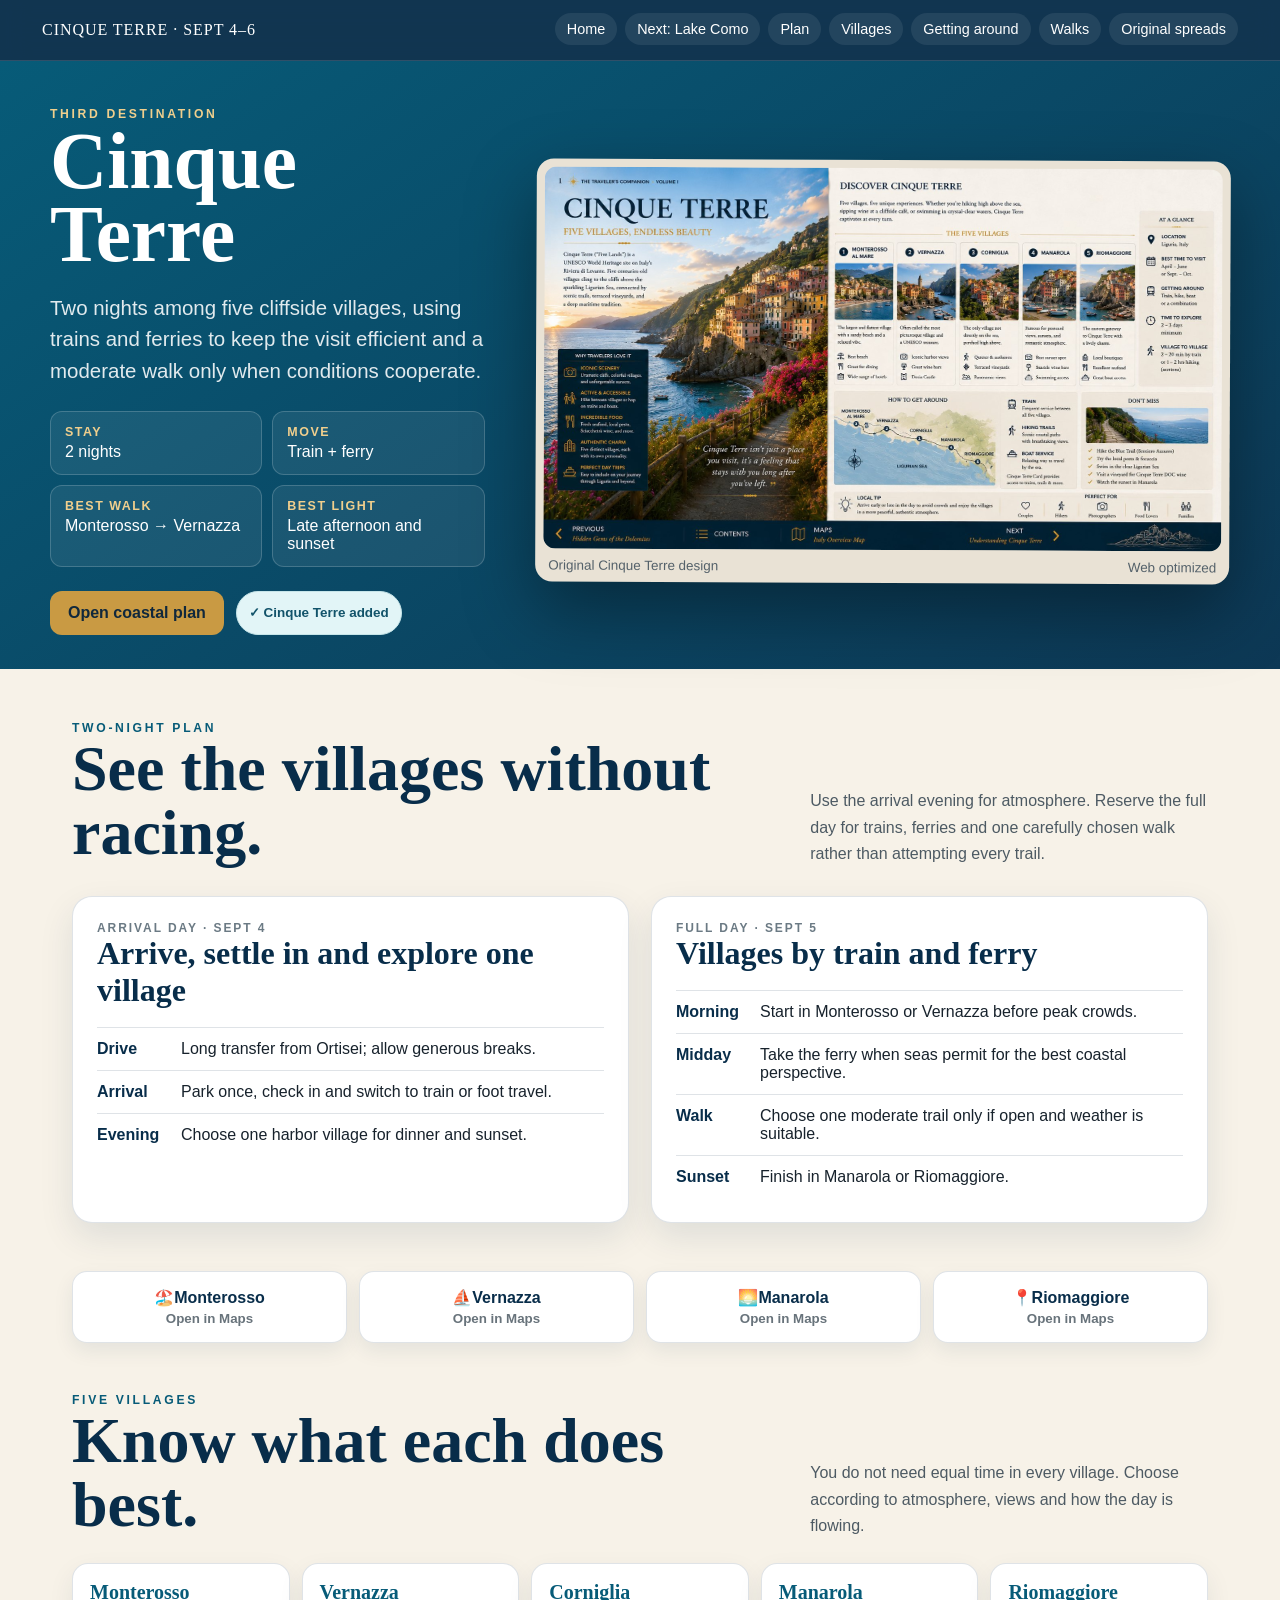
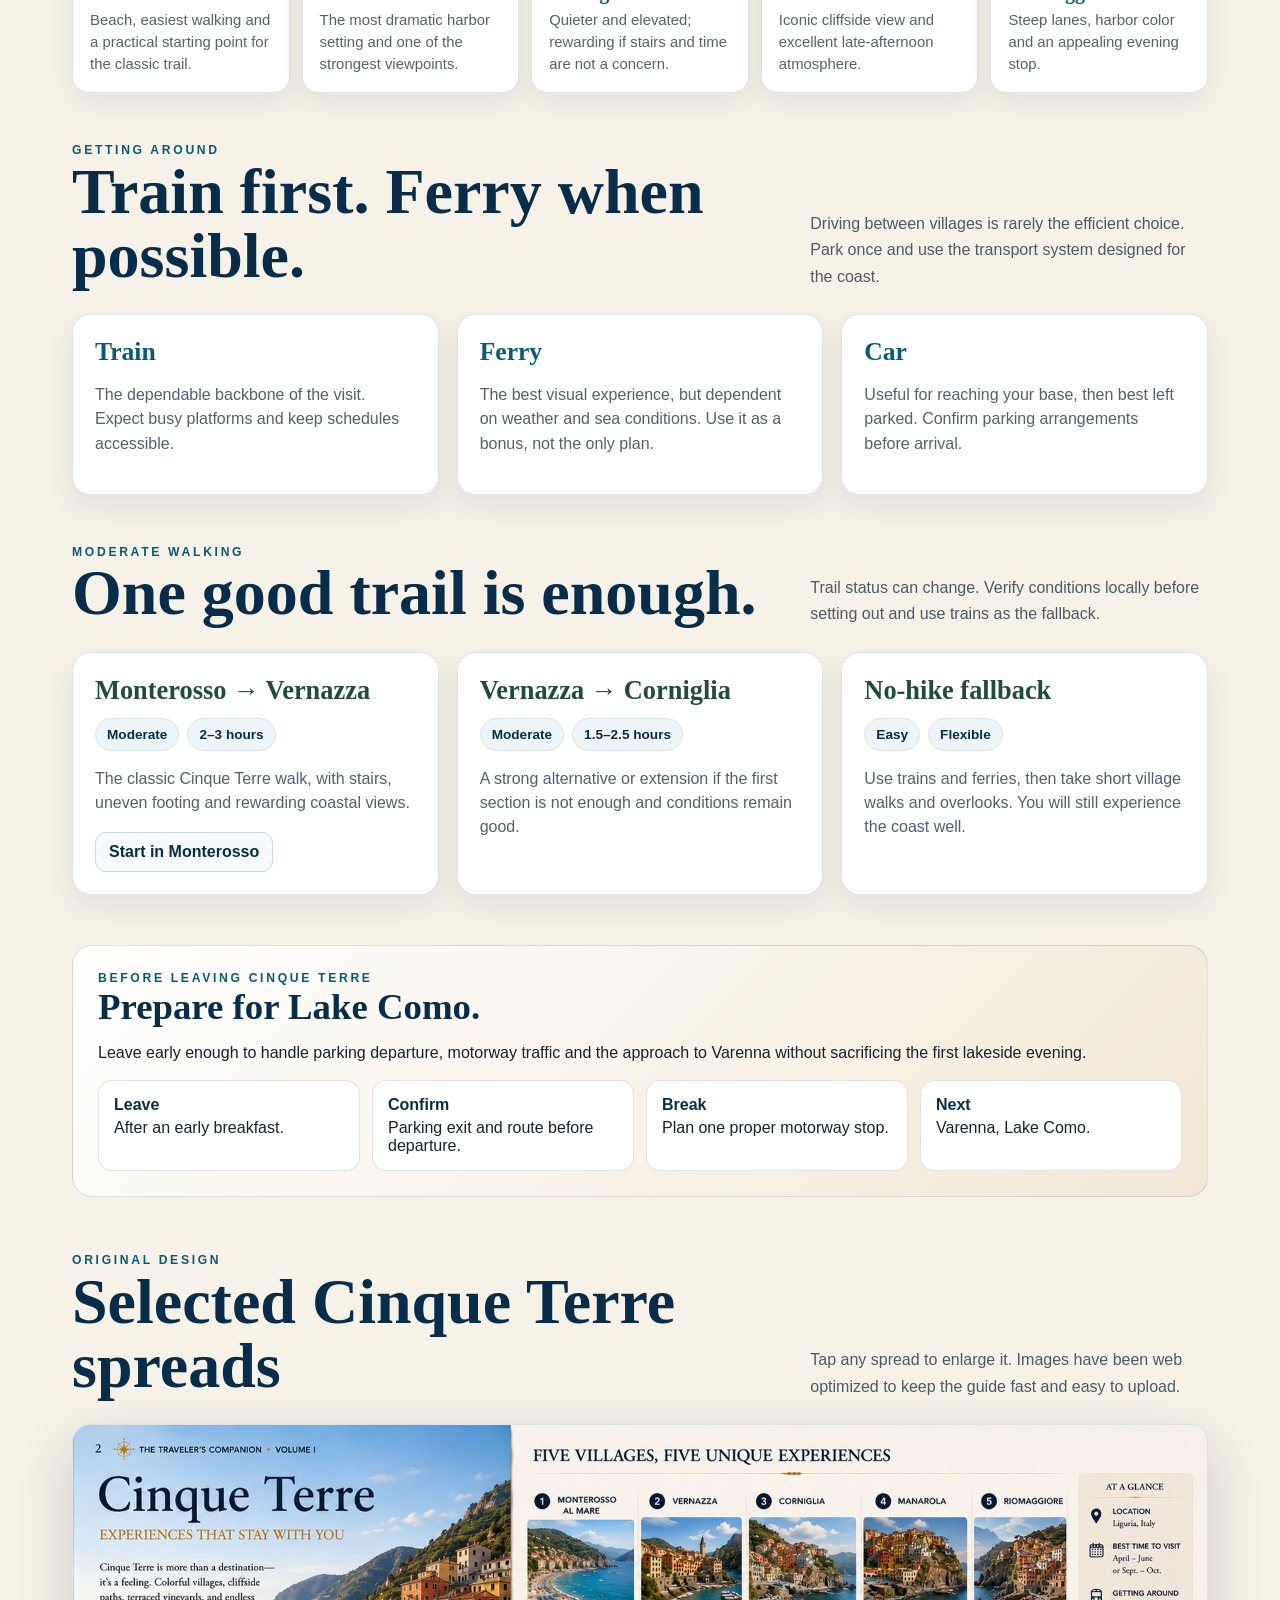
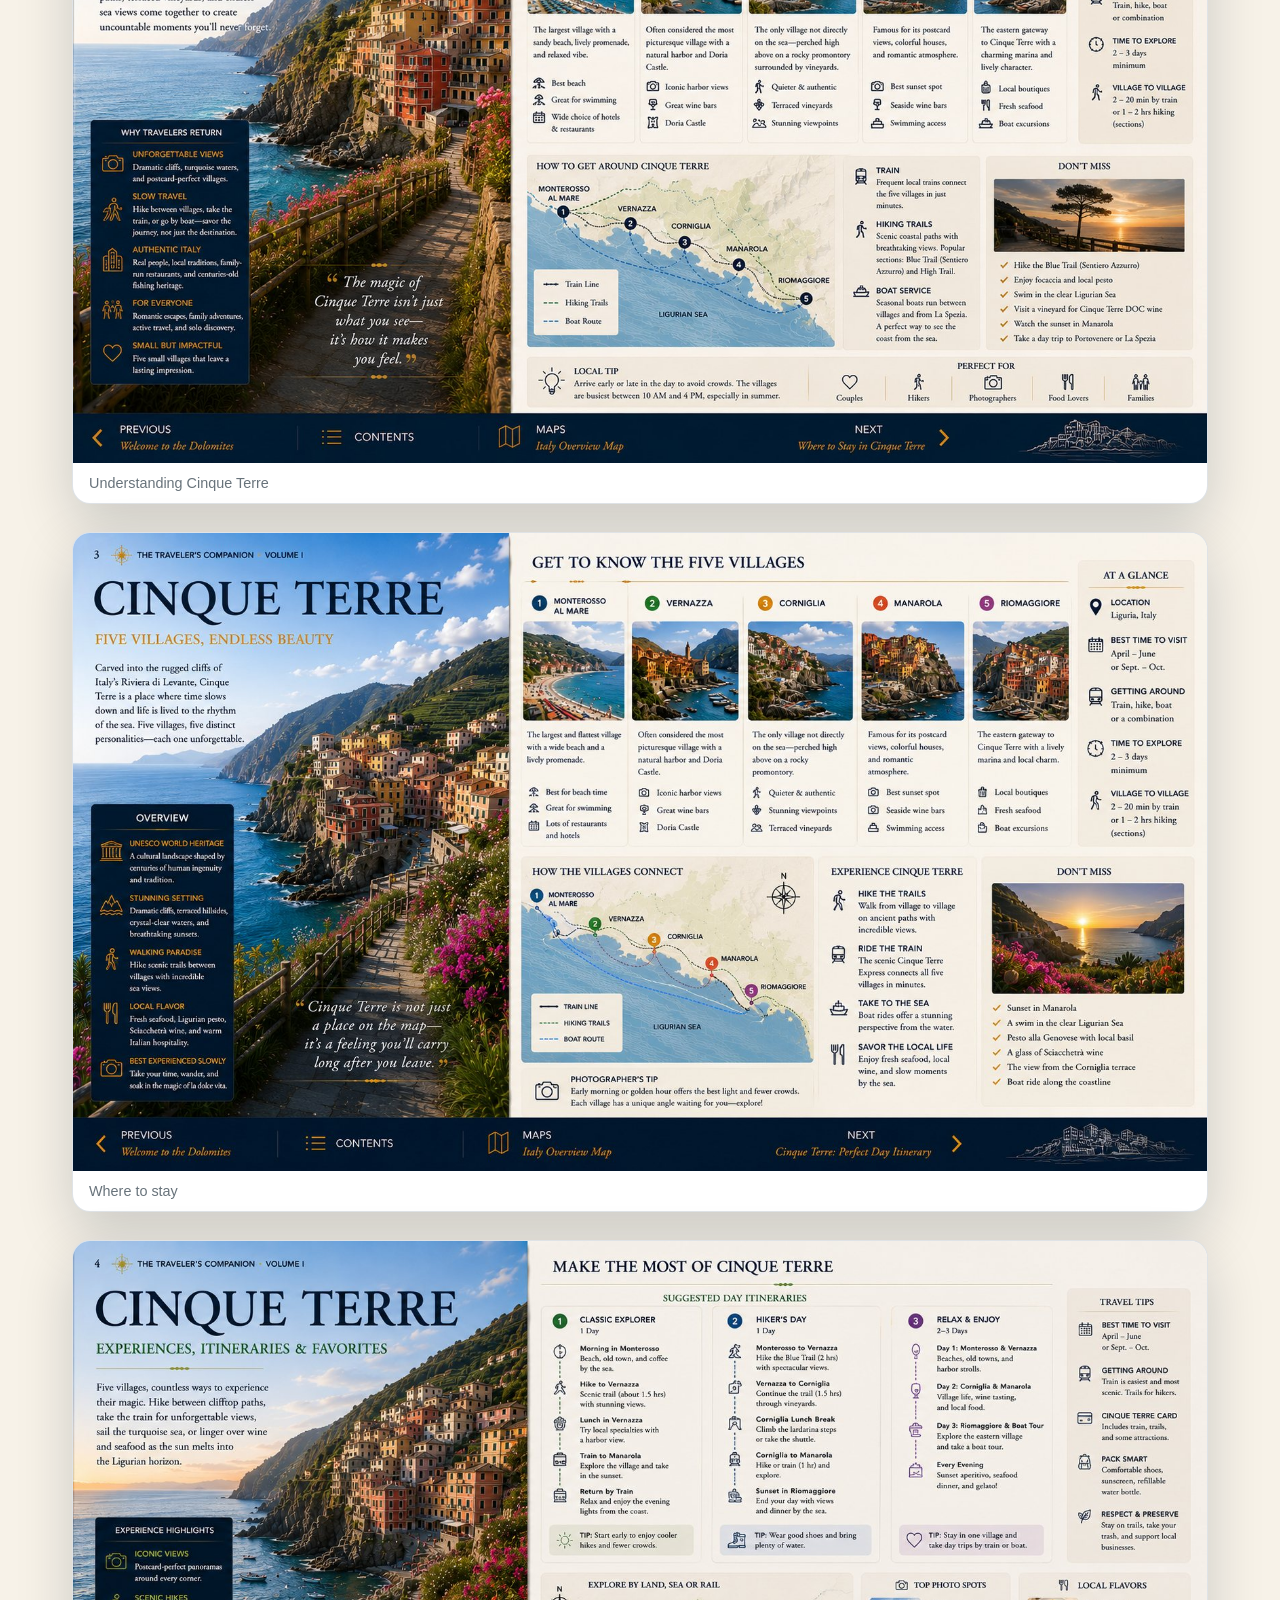
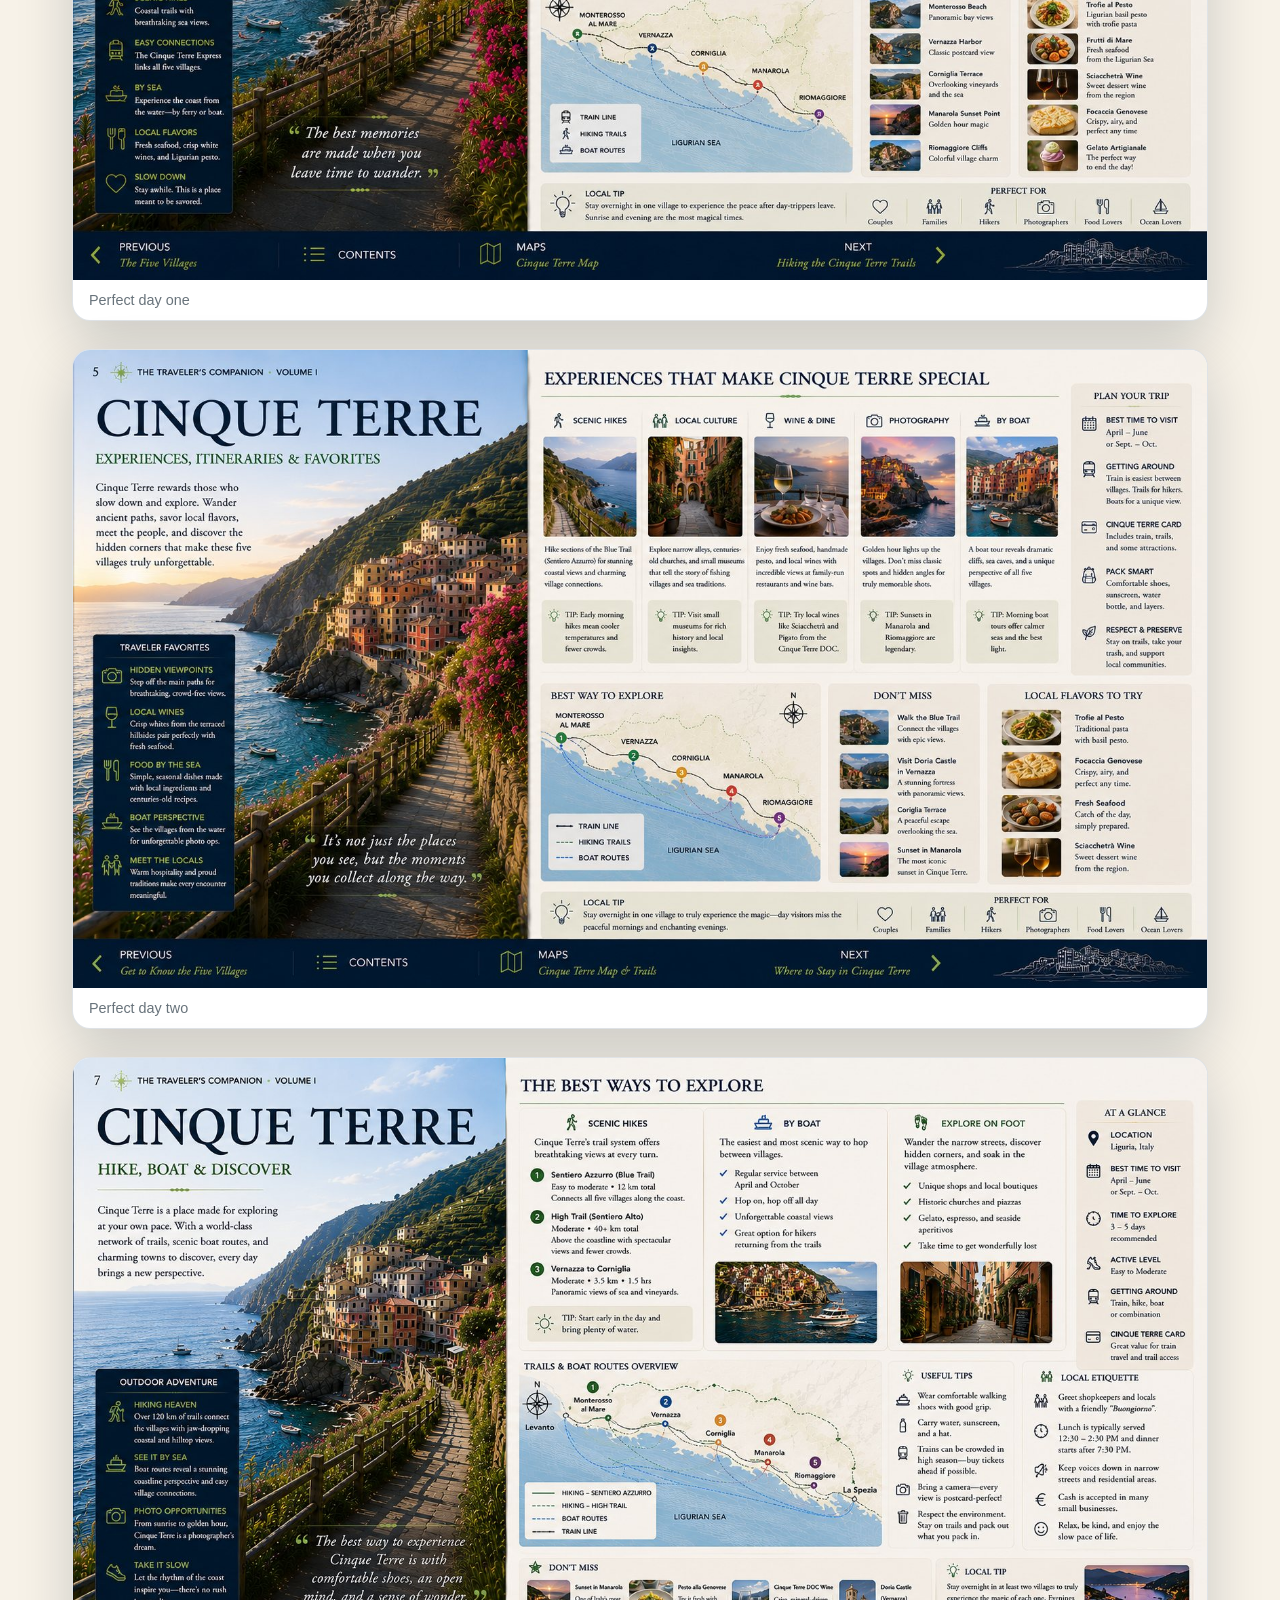
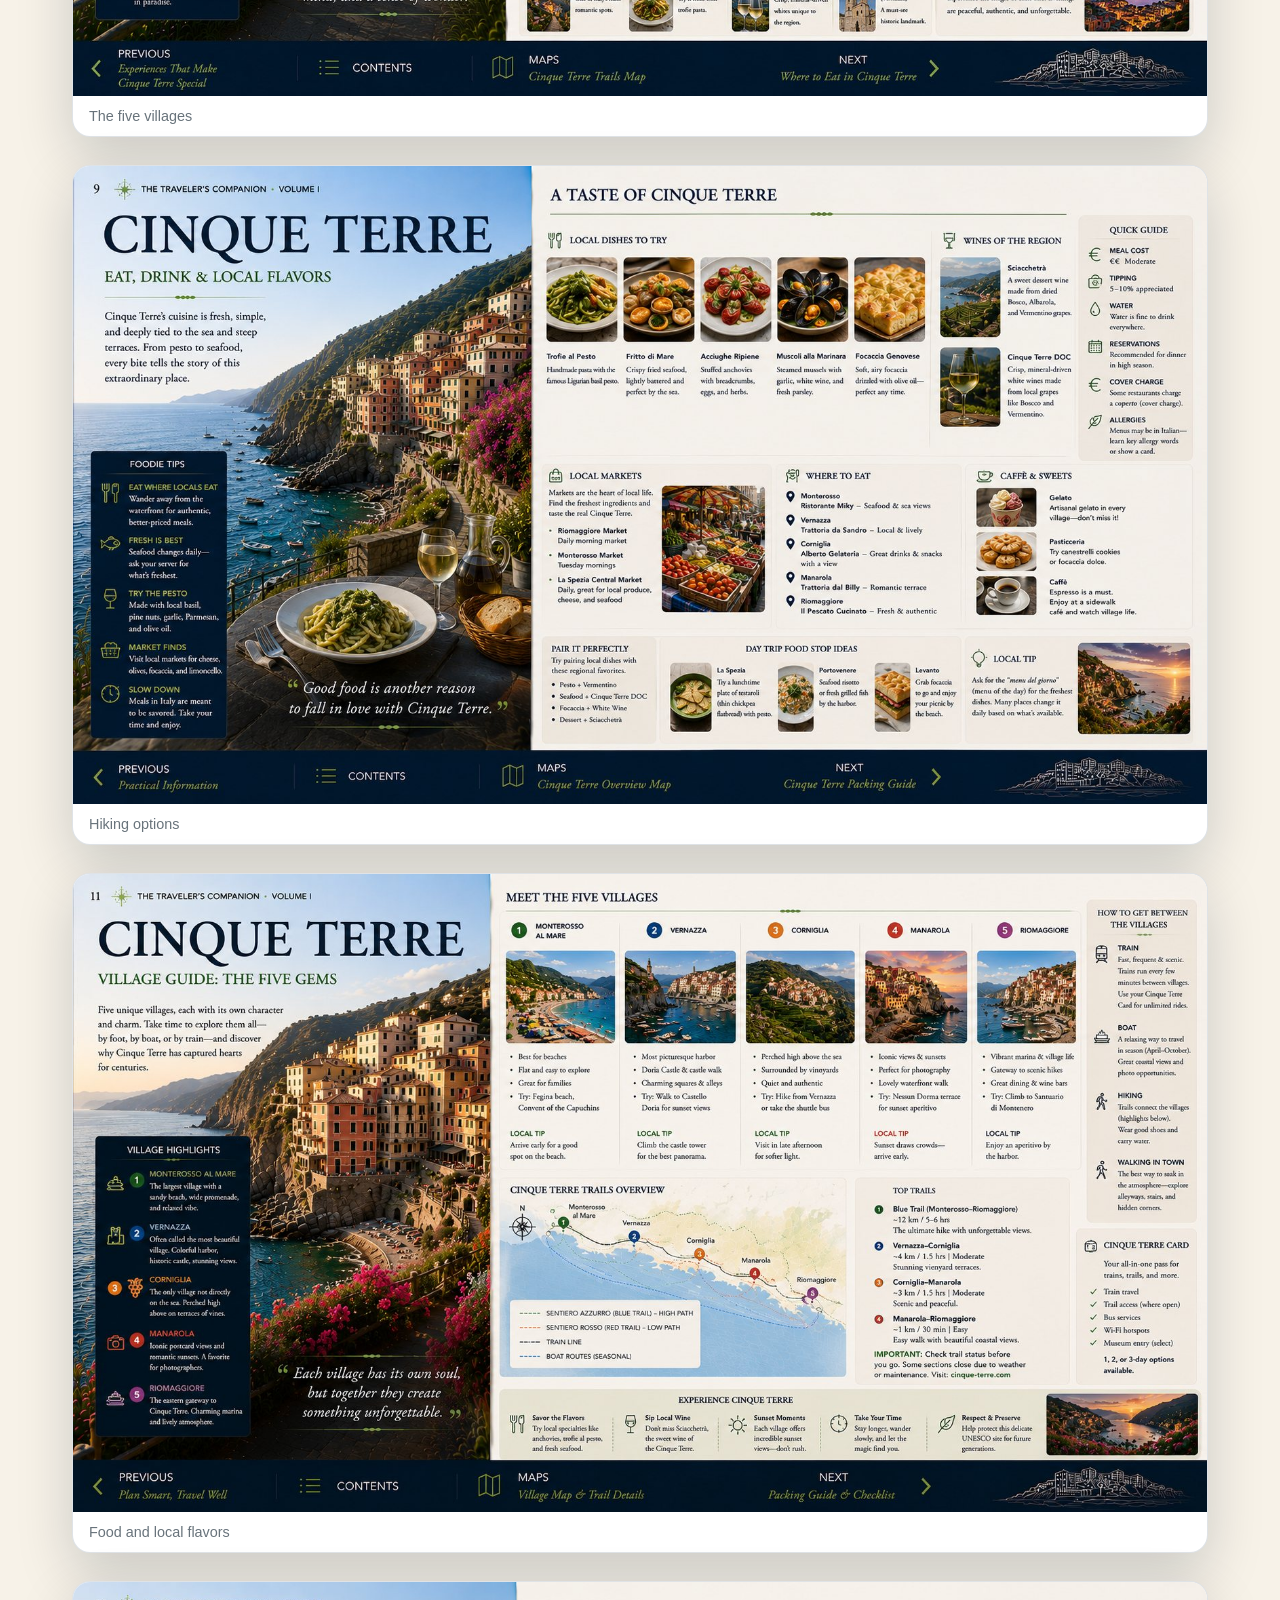
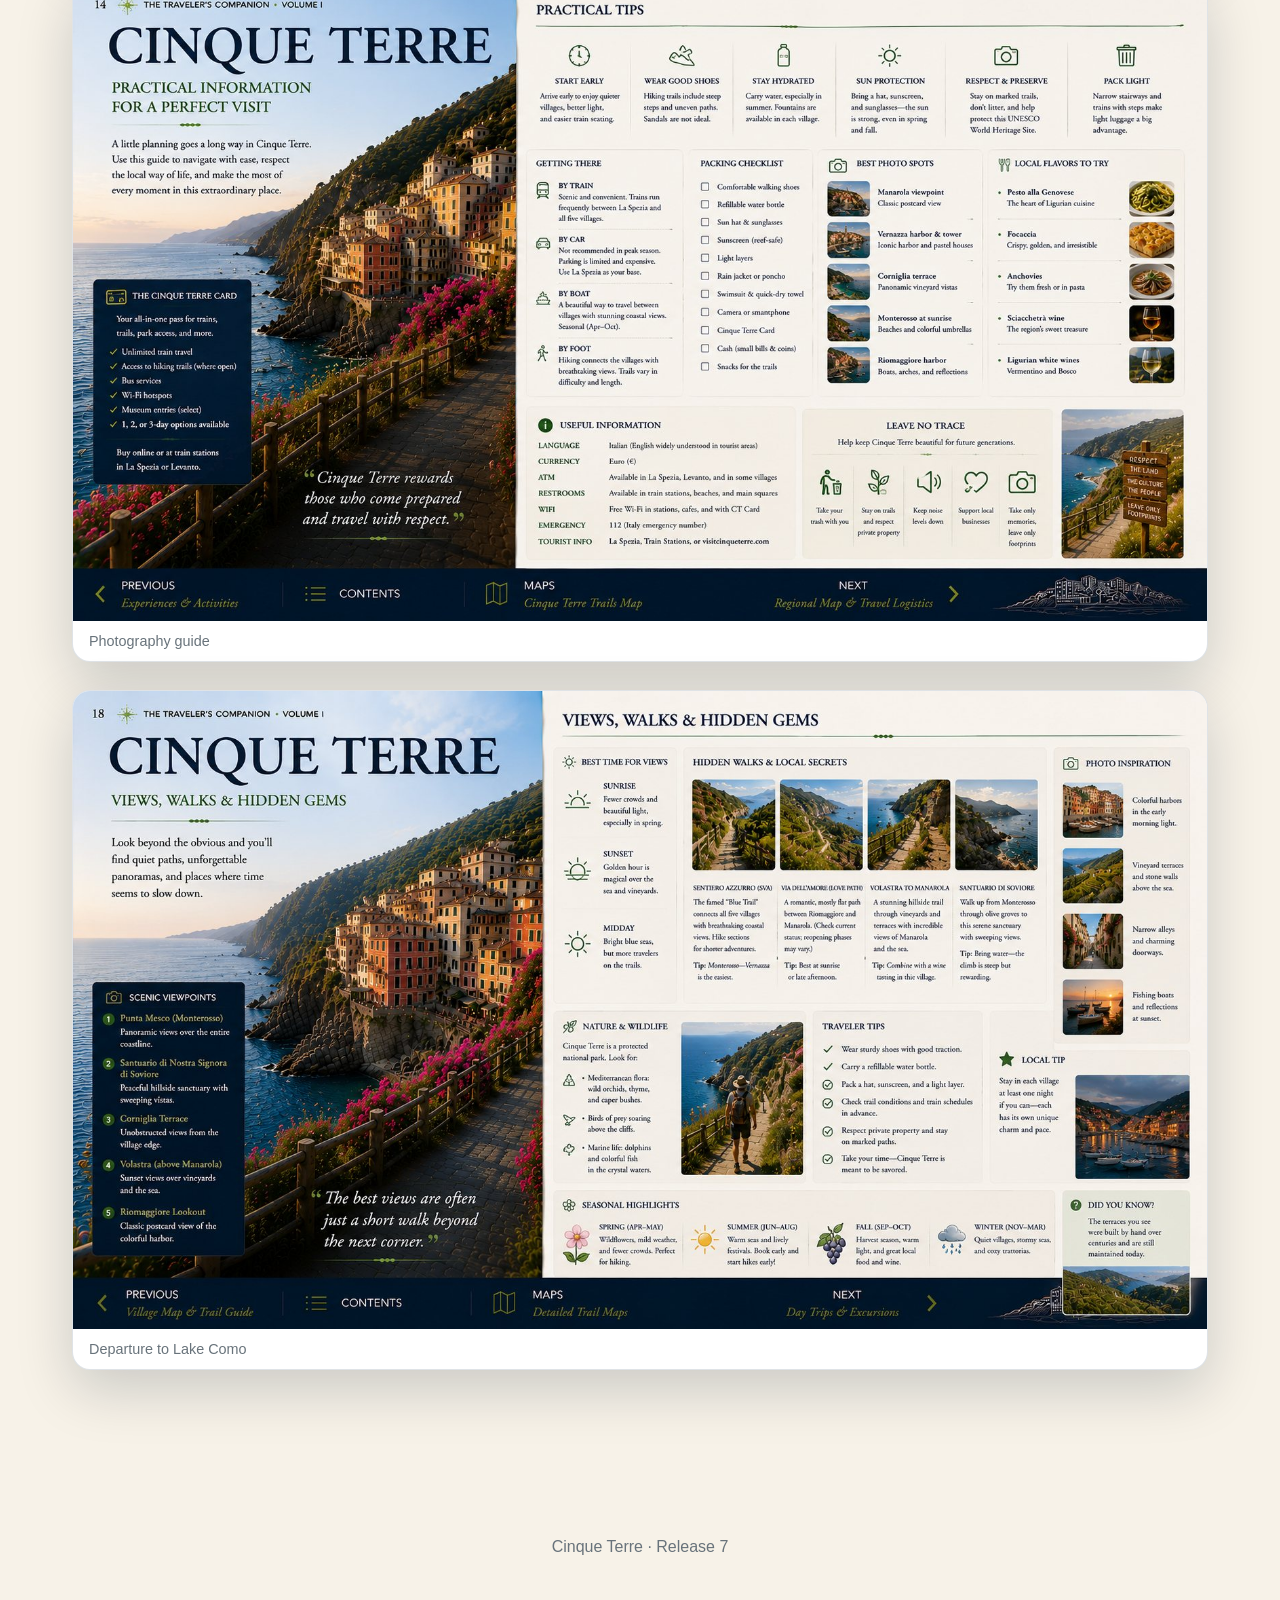
==== commit 388e921b: "Add files via upload Global design refinement" ====
--- a/cinque-terre.html
+++ b/cinque-terre.html
@@ -7,14 +7,16 @@
 <link rel="manifest" href="manifest.webmanifest">
 <link rel="icon" href="assets/images/app-icon.png">
 <link rel="apple-touch-icon" href="assets/images/app-icon.png">
-<link rel="stylesheet" href="assets/style.css?v=10">
+<link rel="stylesheet" href="assets/style.css?v=13">
 <title>Cinque Terre · Traveler's Companion</title>
 </head>
 <body>
-<a class="skip-link" href="#main">Skip to main content</a>
 <header class="topbar"><div class="topbar-inner">
 <div class="brand">CINQUE TERRE · SEPT 4–6</div>
-<nav class="nav"><a href="index.html">Home</a><a href="itinerary.html">Itinerary</a><a href="map.html">Route map</a><a href="hotels.html">Hotels</a><a href="venice.html">Venice</a><a href="dolomites.html">Dolomites</a><a href="cinque-terre.html">Cinque Terre</a><a href="lake-como.html">Lake Como</a><a href="lake-maggiore.html">Lake Maggiore</a></nav></div></header>
+<nav class="nav">
+<a href="index.html">Home</a><a href="lake-como.html">Next: Lake Como</a><a href="#plan">Plan</a><a href="#villages">Villages</a>
+<a href="#transport">Getting around</a><a href="#walks">Walks</a><a href="#chapter">Original spreads</a>
+</nav></div></header>
 
 <section class="cinque-hero">
 <div class="destination-inner">
@@ -37,7 +39,7 @@
 </div>
 </section>
 
-<main class="wrap" id="main">
+<main class="wrap">
 <section id="plan">
 <div class="section-heading"><div><div class="kicker" style="color:#075b78">Two-night plan</div><h2>See the villages without racing.</h2></div>
 <p>Use the arrival evening for atmosphere. Reserve the full day for trains, ferries and one carefully chosen walk rather than attempting every trail.</p></div>
@@ -134,7 +136,7 @@
 
 <div class="lightbox" id="lightbox" aria-hidden="true"><button aria-label="Close">×</button><img alt=""></div>
 <div class="bottomnav"><a href="index.html">Home</a><a href="#plan">Plan</a><a href="#villages">Villages</a><a href="#chapter">Spreads</a></div>
-<footer>Northern Italy Traveler’s Companion · Version 1.0</footer>
+<footer>Cinque Terre · Release 7</footer>
 <script>
 const lb=document.getElementById('lightbox'), lbImg=lb.querySelector('img');
 document.querySelectorAll('.spread img').forEach(img=>img.addEventListener('click',()=>{lbImg.src=img.src;lbImg.alt=img.alt;lb.classList.add('open')}));
@@ -142,6 +144,6 @@
 lb.querySelector('button').addEventListener('click',closeLB);
 lb.addEventListener('click',e=>{if(e.target===lb)closeLB()});
 document.addEventListener('keydown',e=>{if(e.key==='Escape')closeLB()});
-if('serviceWorker' in navigator){navigator.serviceWorker.register('service-worker.js?v=10')}
+if('serviceWorker' in navigator){navigator.serviceWorker.register('service-worker.js?v=13')}
 </script>
 </body></html>
--- a/assets/style.css
+++ b/assets/style.css
@@ -512,18 +512,209 @@
 .island-card p{color:#53606a;line-height:1.5;margin:0}
 @media(max-width:900px){.island-grid{grid-template-columns:1fr}}
 
-/* Version 1.0 final polish */
-:focus-visible{outline:3px solid #c99a43;outline-offset:3px}
-.skip-link{position:absolute;left:-9999px;top:auto}
-.skip-link:focus{left:14px;top:14px;z-index:999;background:#fff;color:#082d4a;padding:10px 14px;border-radius:10px}
-.version-badge{display:inline-flex;align-items:center;background:#edf4ef;color:#315d40;border:1px solid #d3e2d7;border-radius:999px;padding:7px 11px;font-weight:800;font-size:.8rem}
-.final-banner{background:linear-gradient(135deg,#082d4a,#31576a);color:white;border-radius:22px;padding:28px 30px;margin:38px 0;box-shadow:var(--shadow)}
-.final-banner h2{font:700 2.25rem Georgia,serif;margin:0 0 10px;color:#f0cf8d}
-.final-banner p{margin:0;line-height:1.6}
-.page-actions{display:flex;gap:10px;flex-wrap:wrap;margin:22px 0 0}
-@media print{
-  .topbar,.bottomnav,.quick-actions,.page-actions,.lightbox{display:none!important}
-  body{background:#fff}.wrap{max-width:none;padding:20px}
-  .feature,.guide-card,.day-card,.hotel-card,.spread{box-shadow:none;break-inside:avoid}
-  a{text-decoration:none}
-}
+/* Milestone 1 - complete Venice chapter */
+.venice-complete-hero{
+  background:linear-gradient(145deg,#082d4a,#174f70);
+  color:#fff;padding:44px 22px 48px
+}
+.chapter-index{
+  display:grid;grid-template-columns:repeat(4,1fr);gap:12px;margin:22px 0 48px
+}
+.chapter-index a{
+  text-decoration:none;background:#fff;border:1px solid var(--line);
+  border-radius:15px;padding:16px;color:var(--navy);font-weight:850;
+  box-shadow:0 9px 22px rgba(8,45,74,.08)
+}
+.chapter-index small{display:block;color:var(--muted);font-weight:600;margin-top:4px}
+.editorial-section{
+  scroll-margin-top:110px;margin:44px 0
+}
+.editorial-section h2{
+  font:700 clamp(2.1rem,5vw,3.7rem)/1 Georgia,serif;
+  color:var(--navy);margin:0 0 14px
+}
+.editorial-section>p{color:#4f5c65;line-height:1.65;max-width:820px}
+.page-spread{
+  background:#fff;border:1px solid var(--line);border-radius:20px;
+  overflow:hidden;box-shadow:var(--shadow);margin:18px 0 34px
+}
+.page-spread img{display:block;width:100%;height:auto;cursor:zoom-in}
+.page-spread figcaption{padding:12px 16px;color:var(--muted);font-size:.9rem}
+.venice-action-grid{
+  display:grid;grid-template-columns:repeat(4,1fr);gap:12px;margin:20px 0 42px
+}
+.venice-action{
+  display:block;text-decoration:none;text-align:center;background:#f8fbfc;
+  border:1px solid #cadbe4;border-radius:14px;padding:15px 10px;
+  color:var(--navy);font-weight:850
+}
+.venice-action span{display:block;font-size:1.35rem;margin-bottom:6px}
+@media(max-width:900px){
+  .chapter-index,.venice-action-grid{grid-template-columns:repeat(2,1fr)}
+}
+@media(max-width:480px){
+  .chapter-index,.venice-action-grid{grid-template-columns:1fr}
+}
+
+/* Milestone 2 - complete Dolomites chapter */
+.dolomites-complete-hero{
+  background:linear-gradient(145deg,#1f4d3a,#0b3027);
+  color:#fff;padding:44px 22px 48px
+}
+.dolomites-complete-hero .destination-copy h1{font-size:clamp(3.6rem,8vw,7.4rem)}
+.alpine-index{
+  display:grid;grid-template-columns:repeat(4,1fr);gap:12px;margin:22px 0 48px
+}
+.alpine-index a{
+  text-decoration:none;background:#fff;border:1px solid var(--line);
+  border-radius:15px;padding:16px;color:#214c39;font-weight:850;
+  box-shadow:0 9px 22px rgba(8,45,74,.08)
+}
+.alpine-index small{display:block;color:var(--muted);font-weight:600;margin-top:4px}
+.alpine-action-grid{
+  display:grid;grid-template-columns:repeat(5,1fr);gap:12px;margin:20px 0 42px
+}
+.alpine-action{
+  display:block;text-decoration:none;text-align:center;background:#f7fbf8;
+  border:1px solid #cddfd4;border-radius:14px;padding:15px 10px;
+  color:#214c39;font-weight:850
+}
+.alpine-action span{display:block;font-size:1.35rem;margin-bottom:6px}
+@media(max-width:1000px){
+  .alpine-index{grid-template-columns:repeat(2,1fr)}
+  .alpine-action-grid{grid-template-columns:repeat(3,1fr)}
+}
+@media(max-width:520px){
+  .alpine-index,.alpine-action-grid{grid-template-columns:1fr}
+}
+
+/* Global design refinement — compact illustrated chapter layout */
+:root{
+  --chapter-hero-pad: clamp(28px,4vw,46px);
+}
+
+.venice-complete-hero,
+.dolomites-complete-hero,
+.dolomites-hero,
+.cinque-hero,
+.como-hero,
+.maggiore-hero,
+.destination-hero{
+  padding: var(--chapter-hero-pad) 22px 34px !important;
+  min-height: auto !important;
+}
+
+.venice-complete-hero .destination-inner,
+.dolomites-complete-hero .destination-inner,
+.dolomites-hero .destination-inner,
+.cinque-hero .destination-inner,
+.como-hero .destination-inner,
+.maggiore-hero .destination-inner,
+.destination-hero .destination-inner{
+  max-width: 1180px;
+  grid-template-columns: minmax(280px,.72fr) minmax(470px,1.15fr);
+  gap: clamp(26px,4vw,52px);
+  align-items: center;
+}
+
+.venice-complete-hero .destination-copy h1,
+.dolomites-complete-hero .destination-copy h1,
+.dolomites-hero .destination-copy h1,
+.cinque-hero .destination-copy h1,
+.como-hero .destination-copy h1,
+.maggiore-hero .destination-copy h1,
+.destination-hero .destination-copy h1{
+  font-size: clamp(3rem,6.2vw,5.8rem) !important;
+  line-height: .92 !important;
+  max-width: 100%;
+  overflow-wrap: normal;
+  word-break: normal;
+}
+
+.dolomites-complete-hero .destination-copy h1{
+  font-size: clamp(2.8rem,5.7vw,5.2rem) !important;
+}
+
+.book-window{
+  width: 100%;
+  max-width: 720px;
+  justify-self: end;
+  padding: 8px;
+  border-radius: 17px;
+}
+
+.book-window img{
+  max-height: 470px;
+  object-fit: contain;
+}
+
+.topbar-inner{
+  max-width: 1240px;
+}
+
+.topbar .nav{
+  scrollbar-width: thin;
+  padding-bottom: 2px;
+}
+
+.topbar .nav a{
+  padding: 8px 12px;
+  font-size: .9rem;
+}
+
+.bottomnav{
+  display: none;
+}
+
+.chapter-index,
+.alpine-index{
+  scroll-margin-top: 95px;
+}
+
+@media(max-width:980px){
+  .venice-complete-hero .destination-inner,
+  .dolomites-complete-hero .destination-inner,
+  .dolomites-hero .destination-inner,
+  .cinque-hero .destination-inner,
+  .como-hero .destination-inner,
+  .maggiore-hero .destination-inner,
+  .destination-hero .destination-inner{
+    grid-template-columns: 1fr;
+  }
+
+  .book-window{
+    justify-self: start;
+    max-width: 820px;
+  }
+
+  .book-window img{
+    max-height: none;
+  }
+}
+
+@media(max-width:740px){
+  .bottomnav{
+    display:flex;
+    opacity:.94;
+  }
+
+  .venice-complete-hero,
+  .dolomites-complete-hero,
+  .dolomites-hero,
+  .cinque-hero,
+  .como-hero,
+  .maggiore-hero,
+  .destination-hero{
+    padding: 28px 15px 34px !important;
+  }
+
+  .venice-complete-hero .destination-copy h1,
+  .dolomites-complete-hero .destination-copy h1,
+  .dolomites-hero .destination-copy h1,
+  .cinque-hero .destination-copy h1,
+  .como-hero .destination-copy h1,
+  .maggiore-hero .destination-copy h1,
+  .destination-hero .destination-copy h1{
+    font-size: clamp(2.8rem,14vw,4.7rem) !important;
+  }
+}
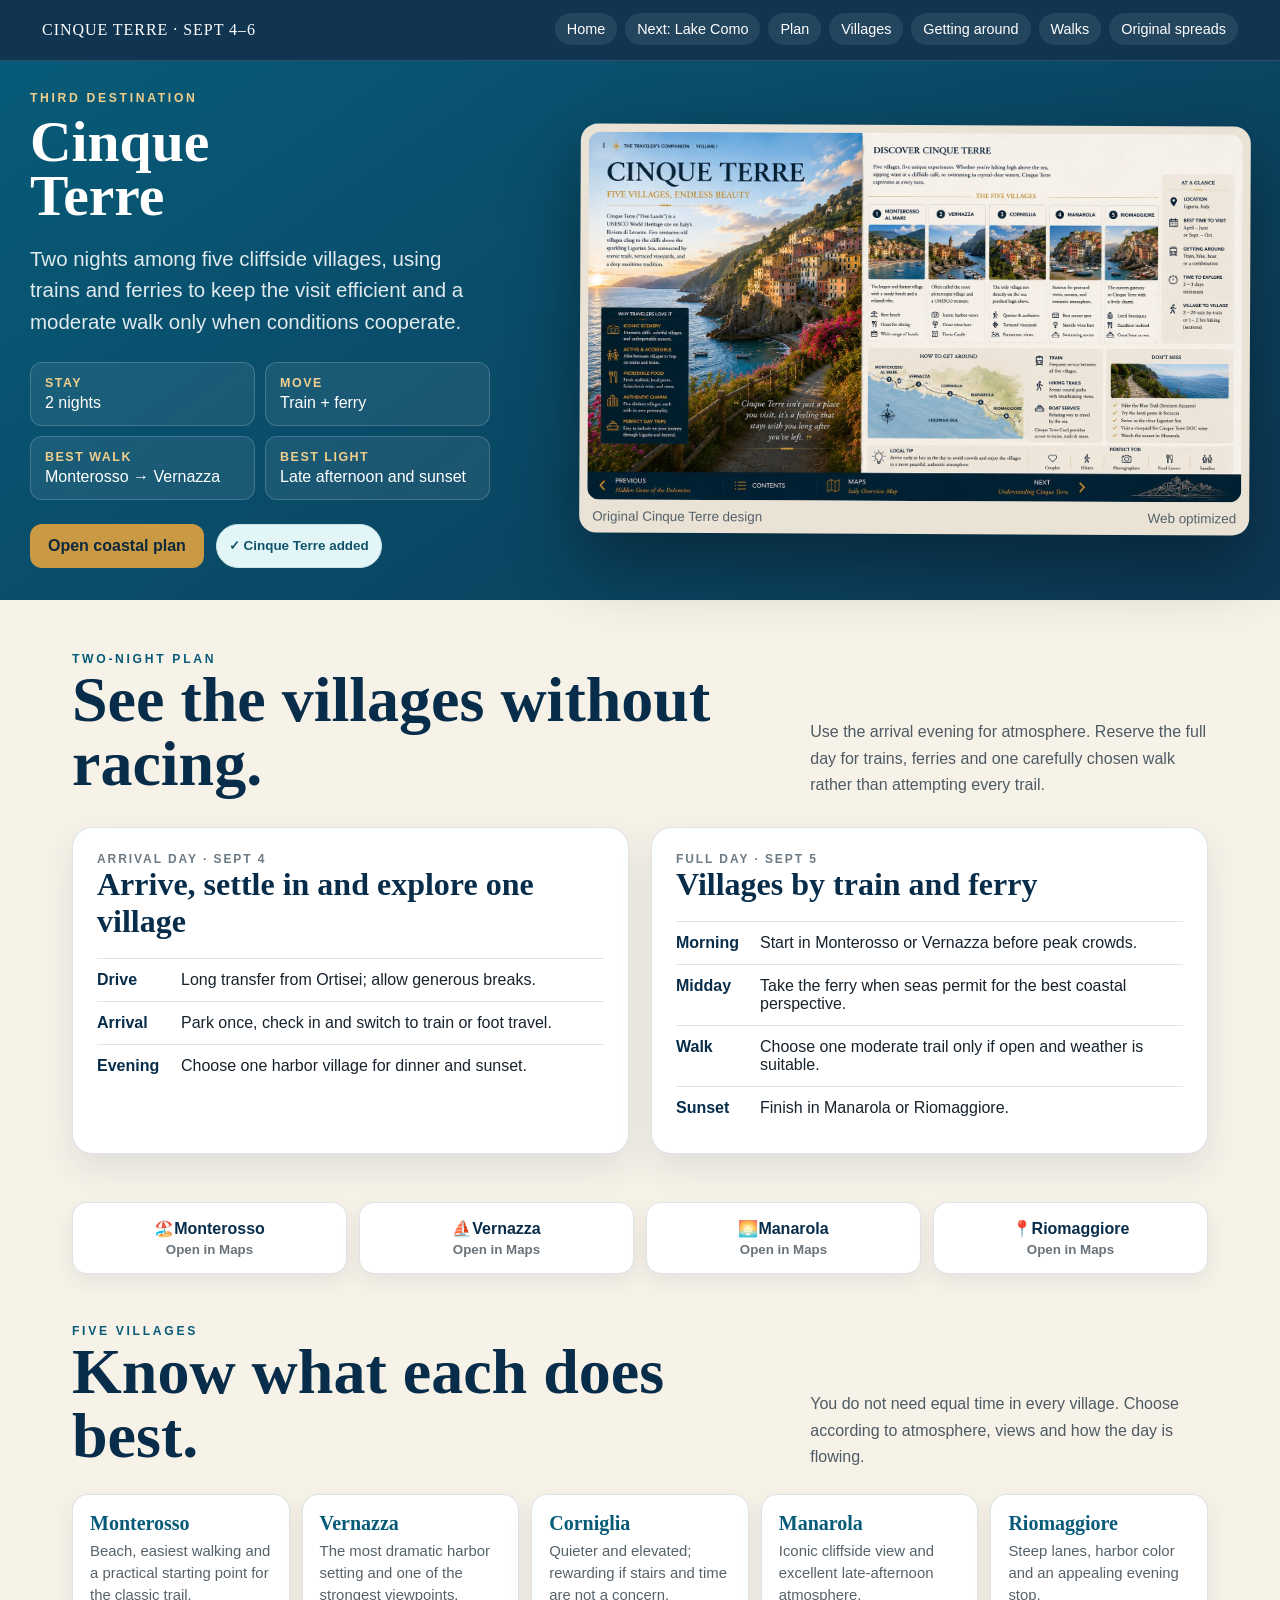
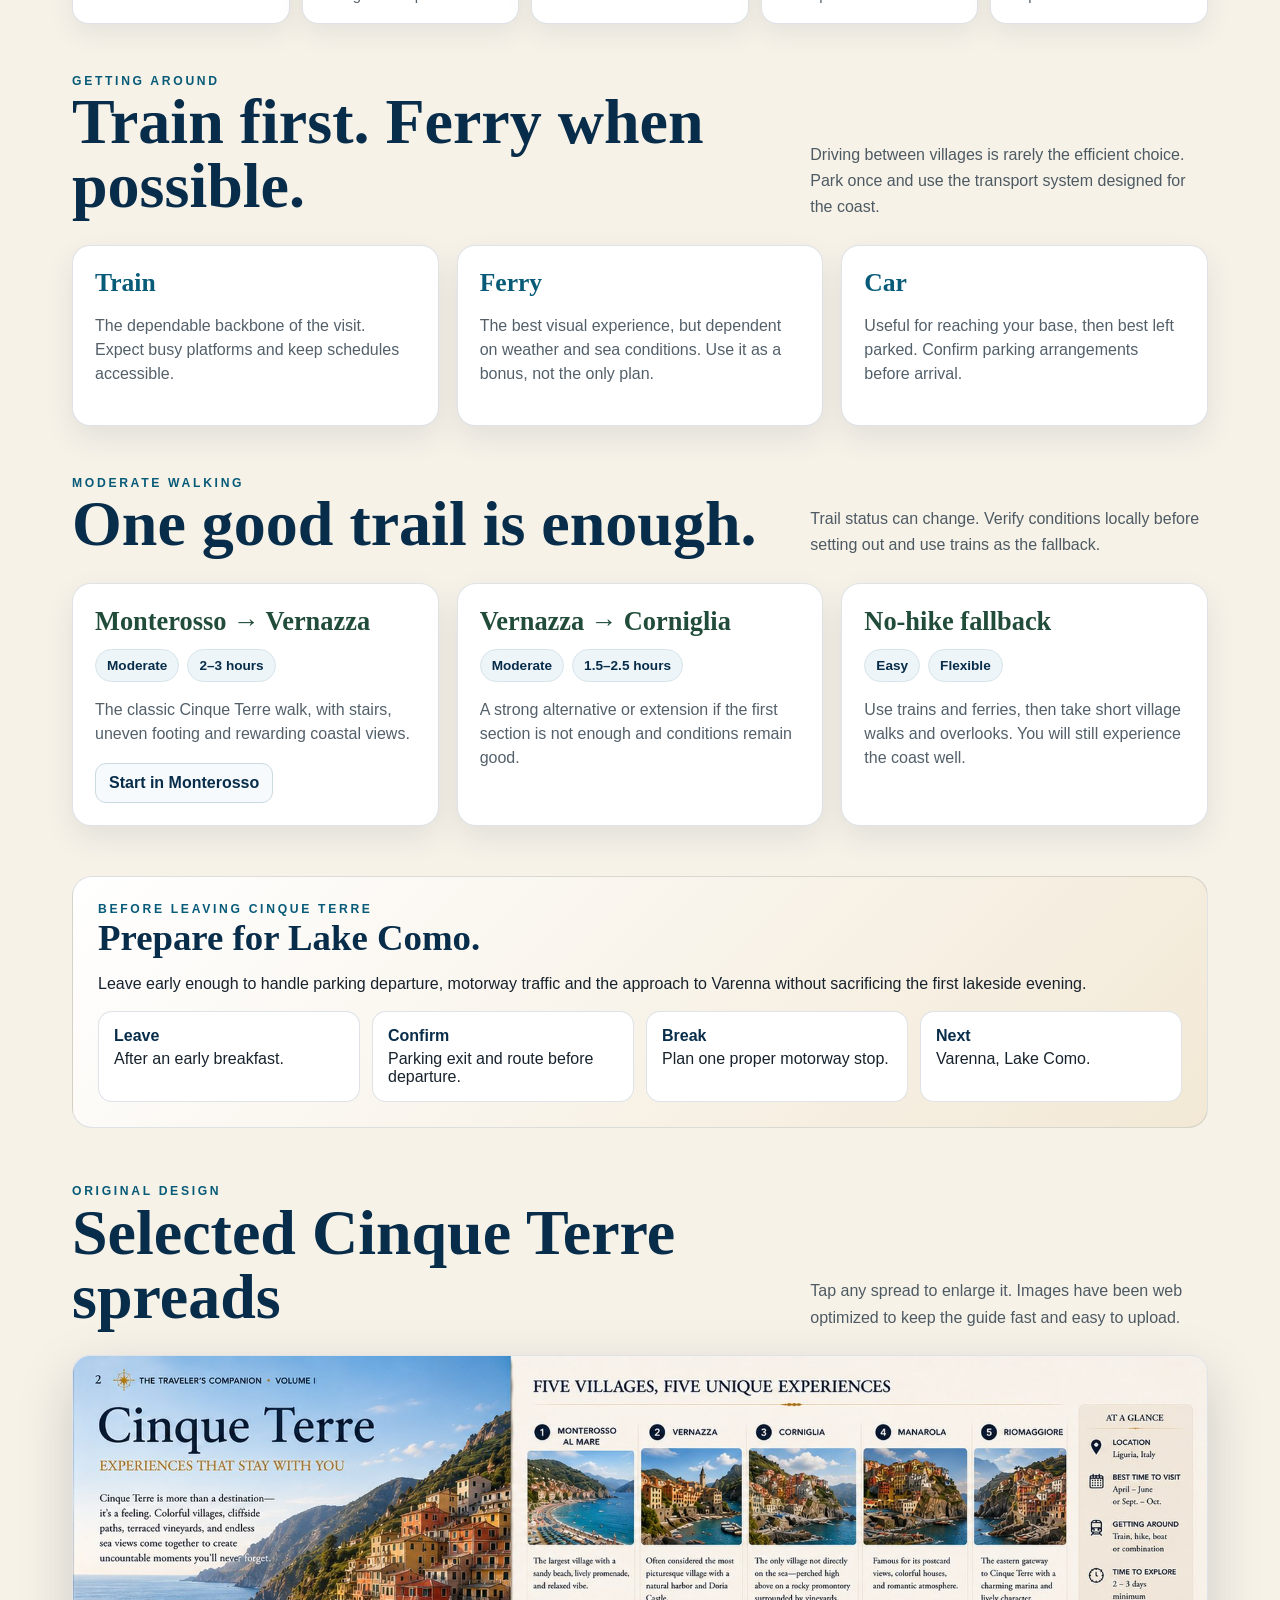
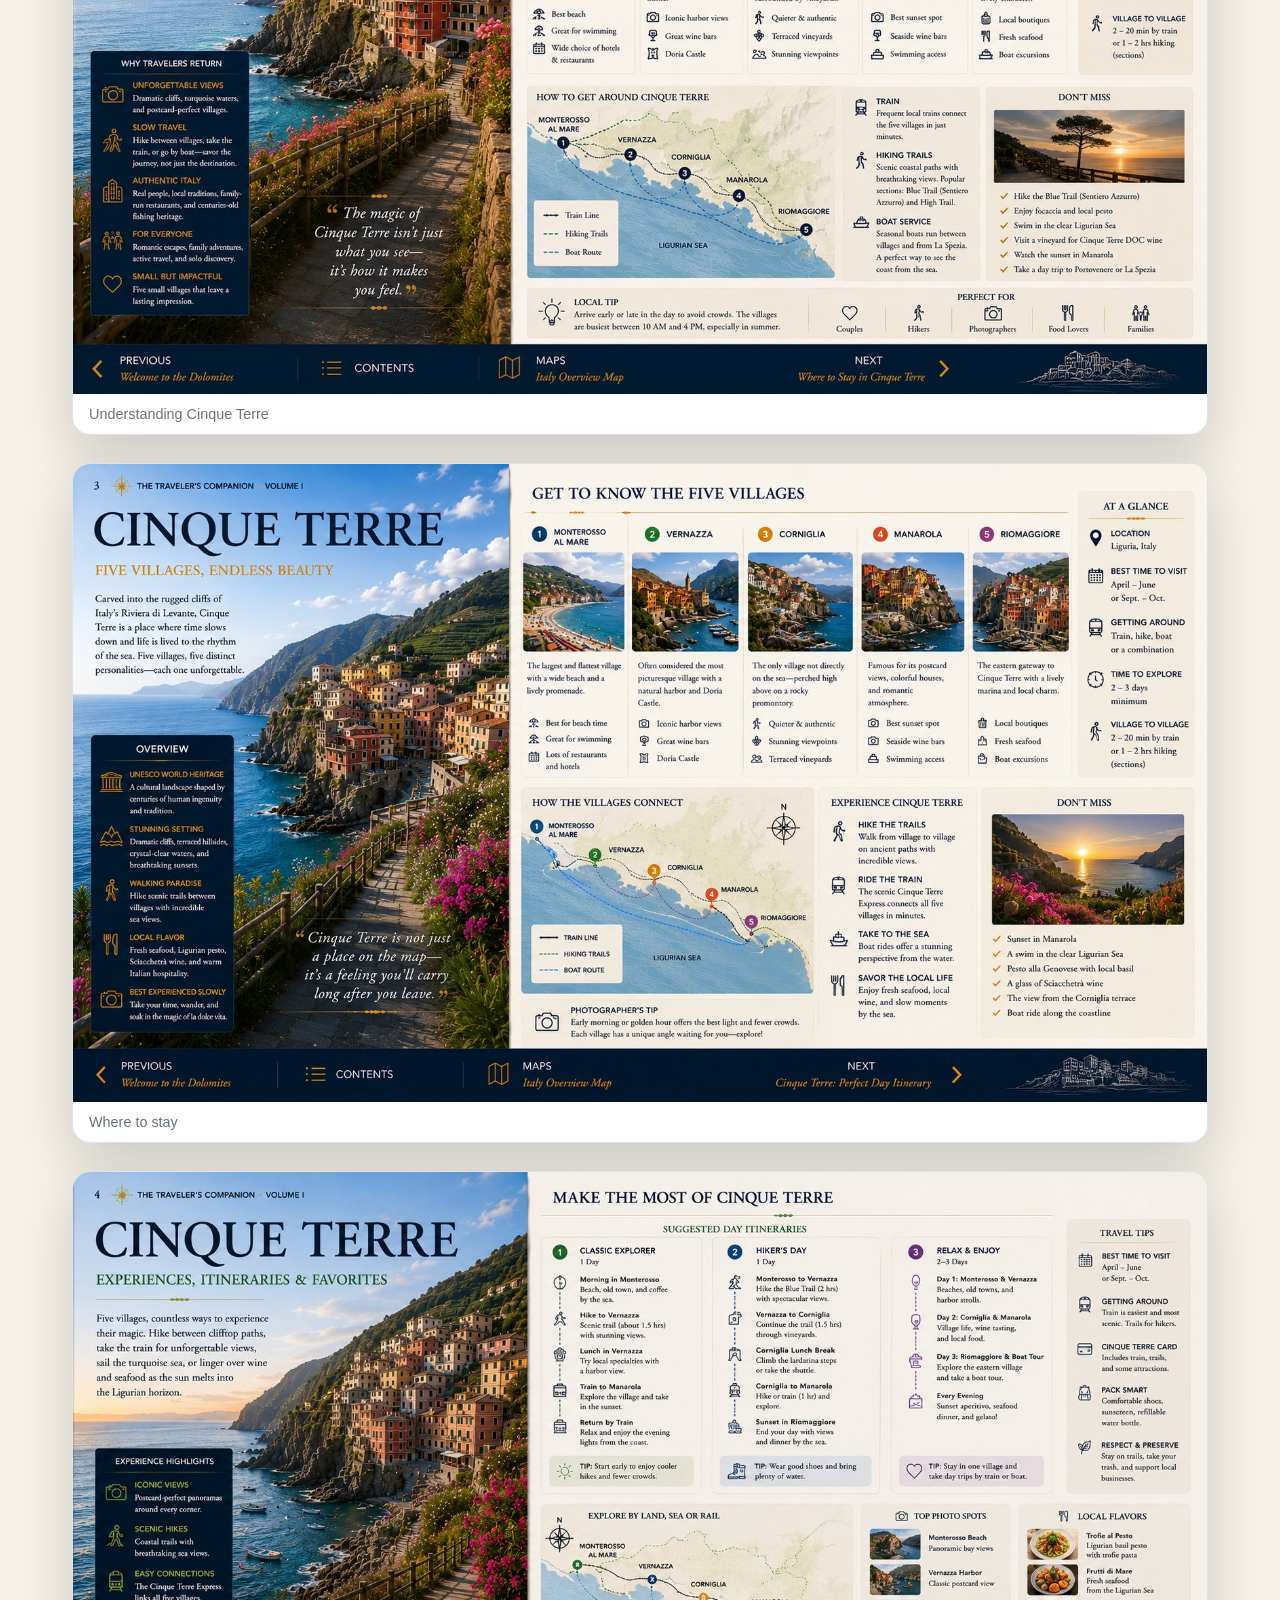
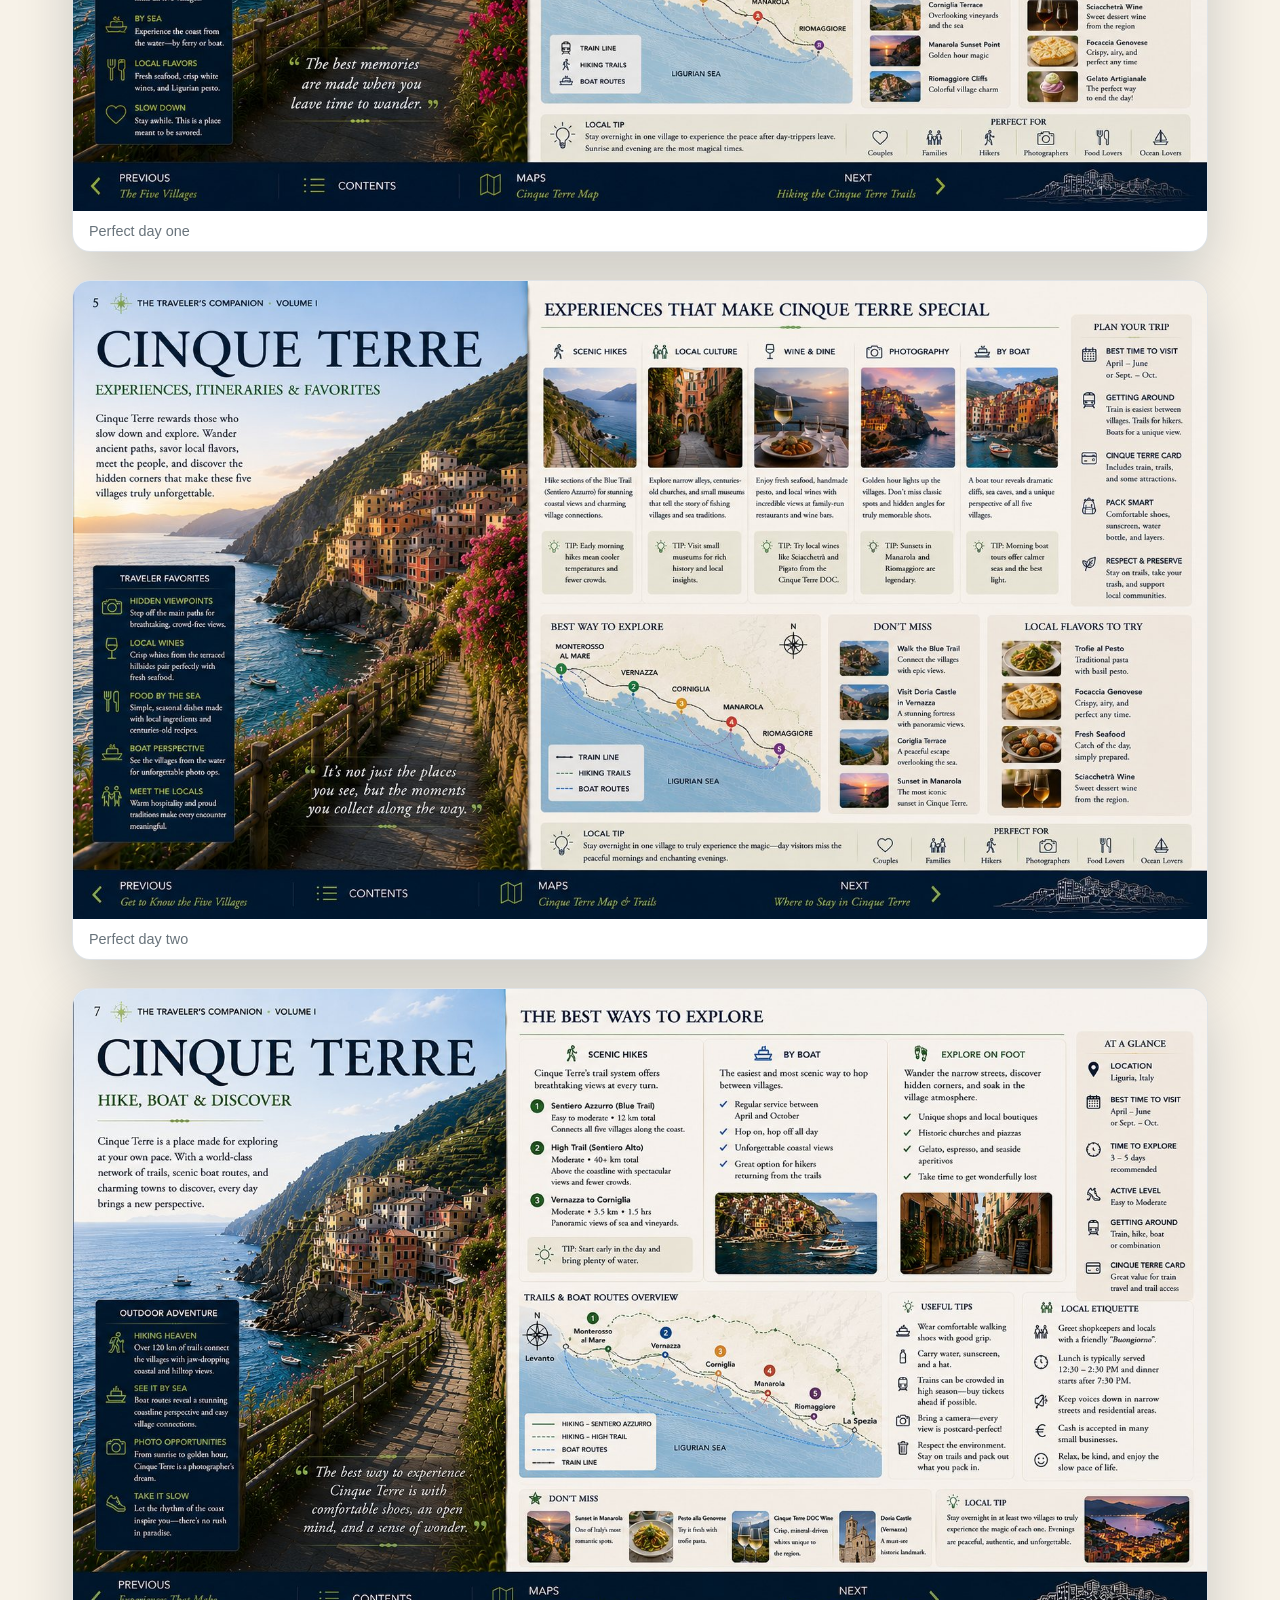
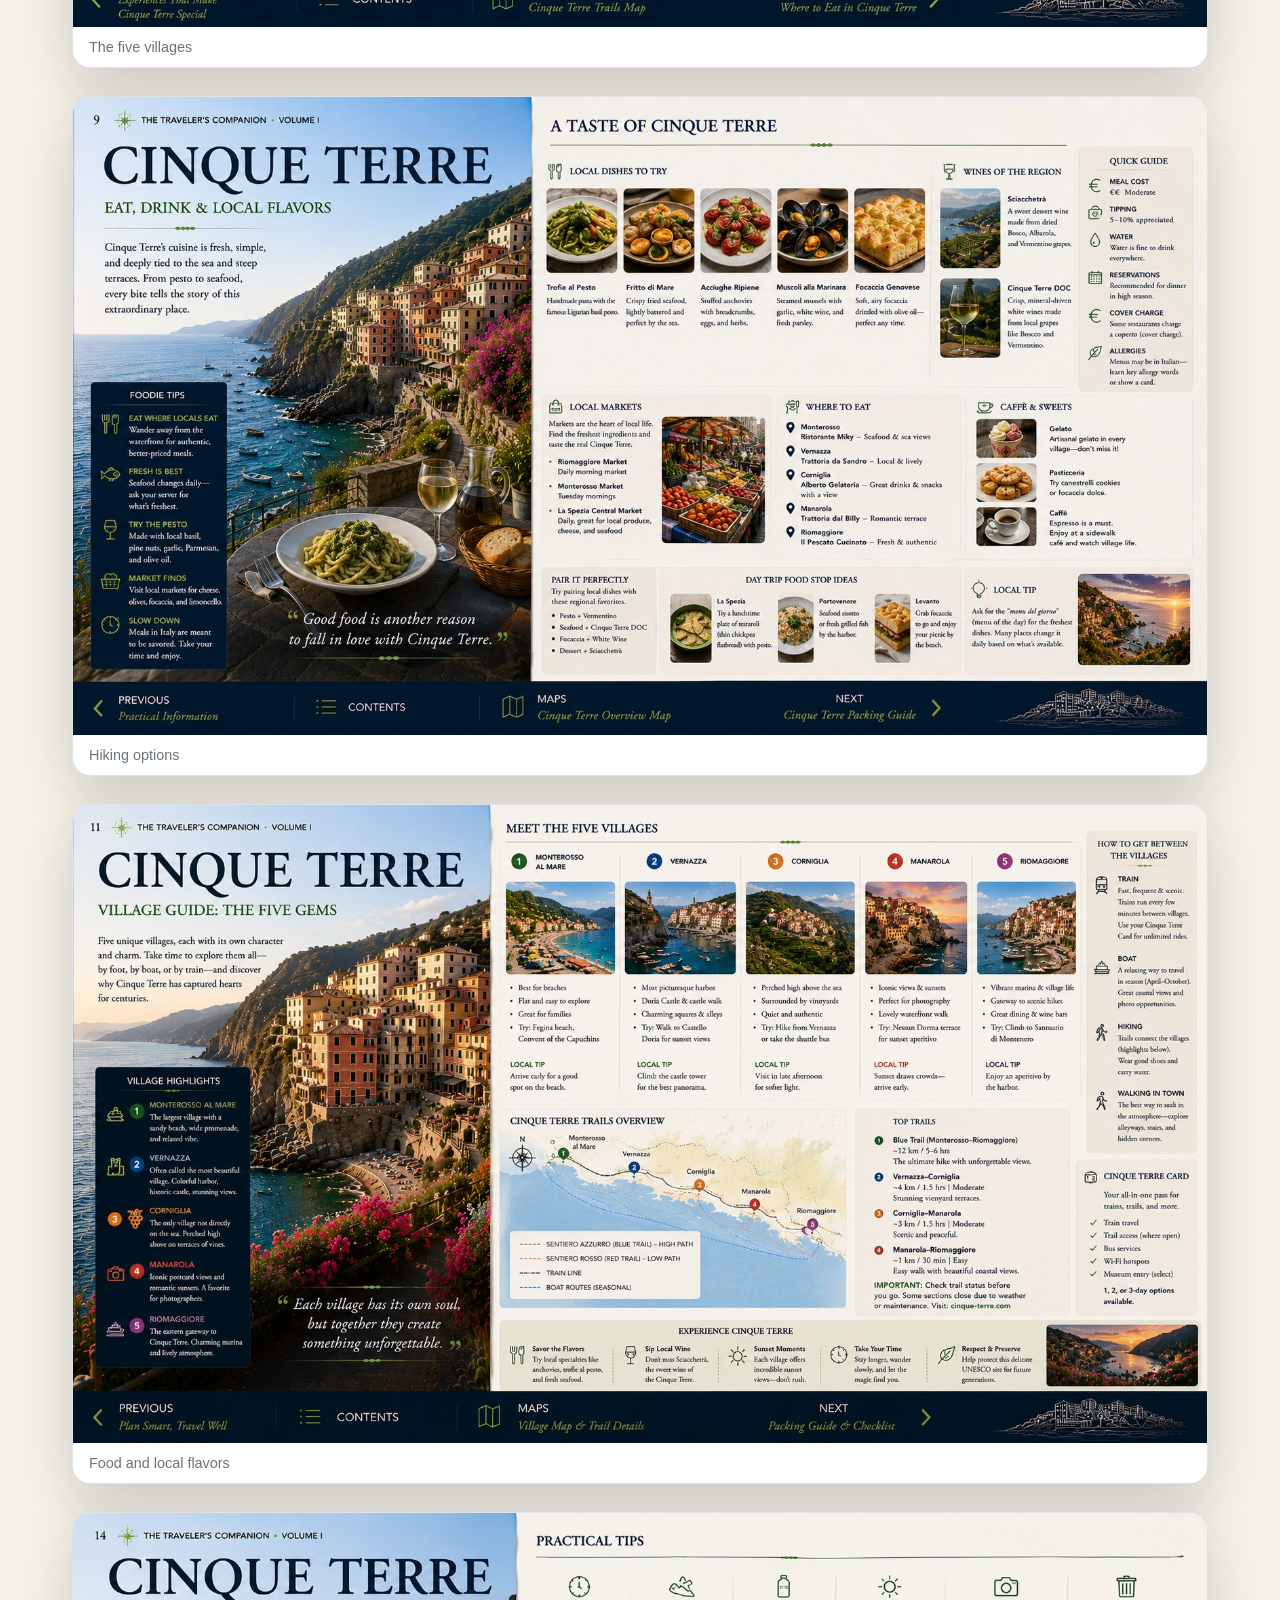
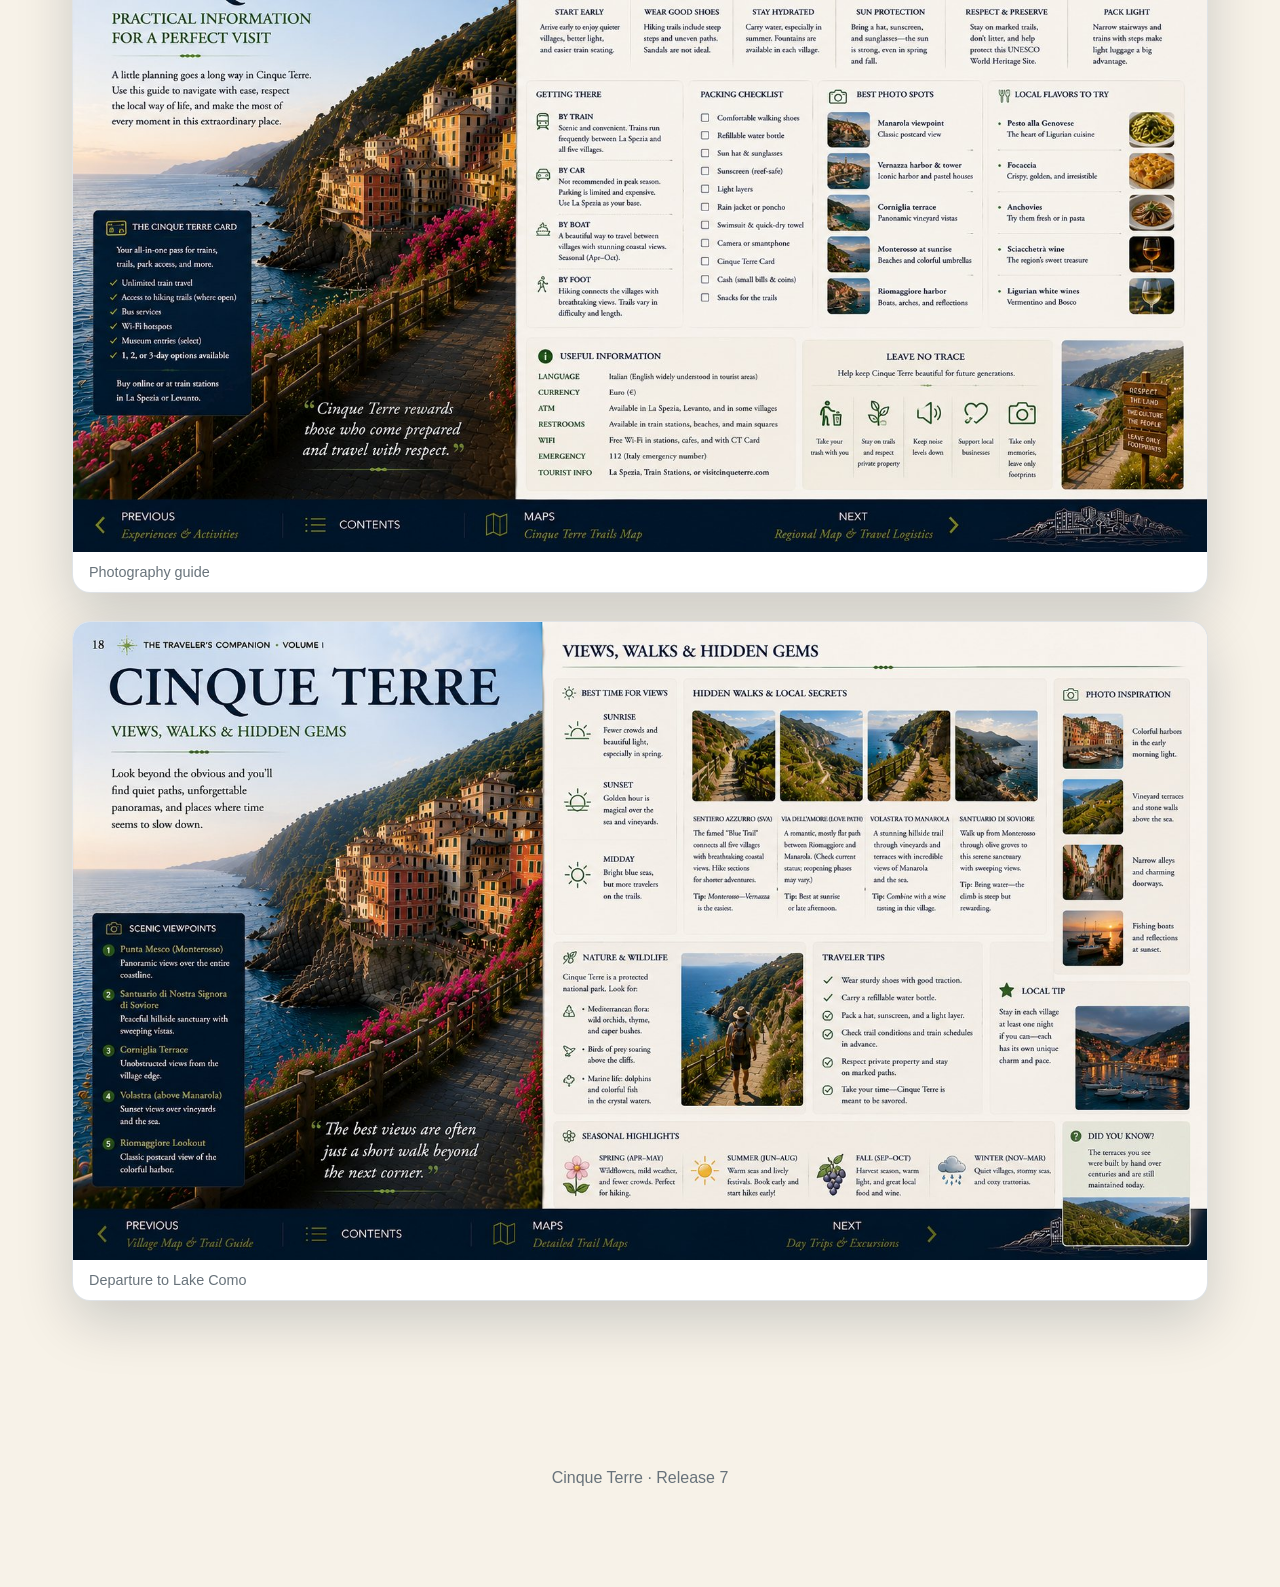
==== commit cd3dd187: "Add files via upload Global design fix from actual repository" ====
--- a/cinque-terre.html
+++ b/cinque-terre.html
@@ -7,7 +7,7 @@
 <link rel="manifest" href="manifest.webmanifest">
 <link rel="icon" href="assets/images/app-icon.png">
 <link rel="apple-touch-icon" href="assets/images/app-icon.png">
-<link rel="stylesheet" href="assets/style.css?v=13">
+<link rel="stylesheet" href="assets/style.css?v=14">
 <title>Cinque Terre · Traveler's Companion</title>
 </head>
 <body>
@@ -144,6 +144,6 @@
 lb.querySelector('button').addEventListener('click',closeLB);
 lb.addEventListener('click',e=>{if(e.target===lb)closeLB()});
 document.addEventListener('keydown',e=>{if(e.key==='Escape')closeLB()});
-if('serviceWorker' in navigator){navigator.serviceWorker.register('service-worker.js?v=13')}
+if('serviceWorker' in navigator){navigator.serviceWorker.register('service-worker.js?v=14')}
 </script>
 </body></html>
--- a/assets/style.css
+++ b/assets/style.css
@@ -718,3 +718,87 @@
     font-size: clamp(2.8rem,14vw,4.7rem) !important;
   }
 }
+
+
+/* Actual-repository layout fix — v14 */
+@media (min-width: 981px) {
+  .venice-complete-hero,
+  .dolomites-complete-hero,
+  .dolomites-hero,
+  .cinque-hero,
+  .como-hero,
+  .maggiore-hero,
+  .destination-hero {
+    padding: 30px 24px 32px !important;
+  }
+
+  .venice-complete-hero .destination-inner,
+  .dolomites-complete-hero .destination-inner,
+  .dolomites-hero .destination-inner,
+  .cinque-hero .destination-inner,
+  .como-hero .destination-inner,
+  .maggiore-hero .destination-inner,
+  .destination-hero .destination-inner {
+    max-width: 1220px !important;
+    grid-template-columns: minmax(330px, 0.78fr) minmax(520px, 1.22fr) !important;
+    gap: 40px !important;
+    align-items: center !important;
+  }
+
+  .venice-complete-hero .destination-copy,
+  .dolomites-complete-hero .destination-copy,
+  .dolomites-hero .destination-copy,
+  .cinque-hero .destination-copy,
+  .como-hero .destination-copy,
+  .maggiore-hero .destination-copy,
+  .destination-hero .destination-copy {
+    min-width: 0 !important;
+  }
+
+  .venice-complete-hero .destination-copy h1,
+  .dolomites-complete-hero .destination-copy h1,
+  .dolomites-hero .destination-copy h1,
+  .cinque-hero .destination-copy h1,
+  .como-hero .destination-copy h1,
+  .maggiore-hero .destination-copy h1,
+  .destination-hero .destination-copy h1 {
+    font-size: clamp(3rem, 4.5vw, 4.8rem) !important;
+    line-height: .93 !important;
+    margin: 10px 0 20px !important;
+    max-width: 100% !important;
+    white-space: normal !important;
+    overflow-wrap: normal !important;
+  }
+
+  .dolomites-complete-hero .destination-copy h1 {
+    font-size: clamp(2.9rem, 4.2vw, 4.5rem) !important;
+  }
+
+  .book-window {
+    max-width: 670px !important;
+    width: 100% !important;
+    justify-self: end !important;
+  }
+
+  .book-window img {
+    width: 100% !important;
+    max-height: 430px !important;
+    object-fit: contain !important;
+  }
+
+  .bottomnav {
+    display: none !important;
+  }
+}
+
+@media (max-width: 980px) {
+  .venice-complete-hero .destination-inner,
+  .dolomites-complete-hero .destination-inner,
+  .dolomites-hero .destination-inner,
+  .cinque-hero .destination-inner,
+  .como-hero .destination-inner,
+  .maggiore-hero .destination-inner,
+  .destination-hero .destination-inner {
+    grid-template-columns: 1fr !important;
+  }
+}
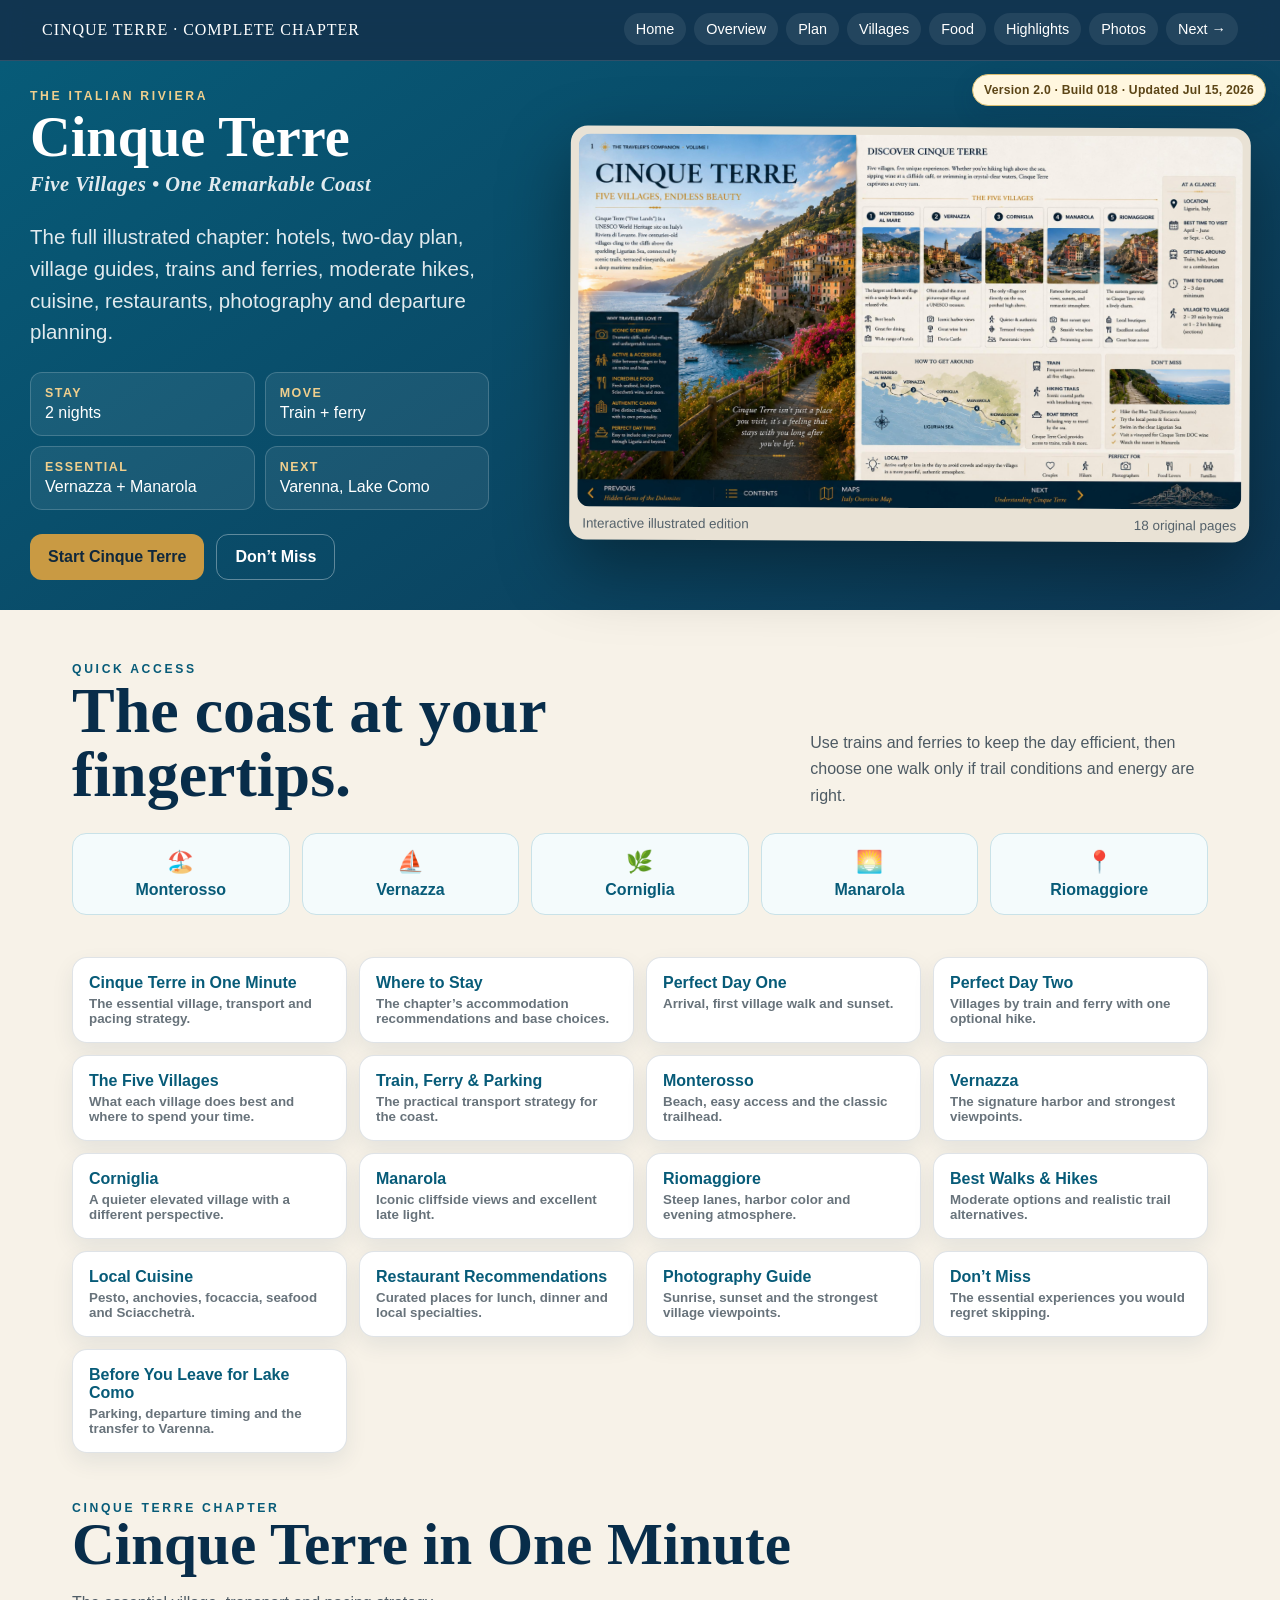
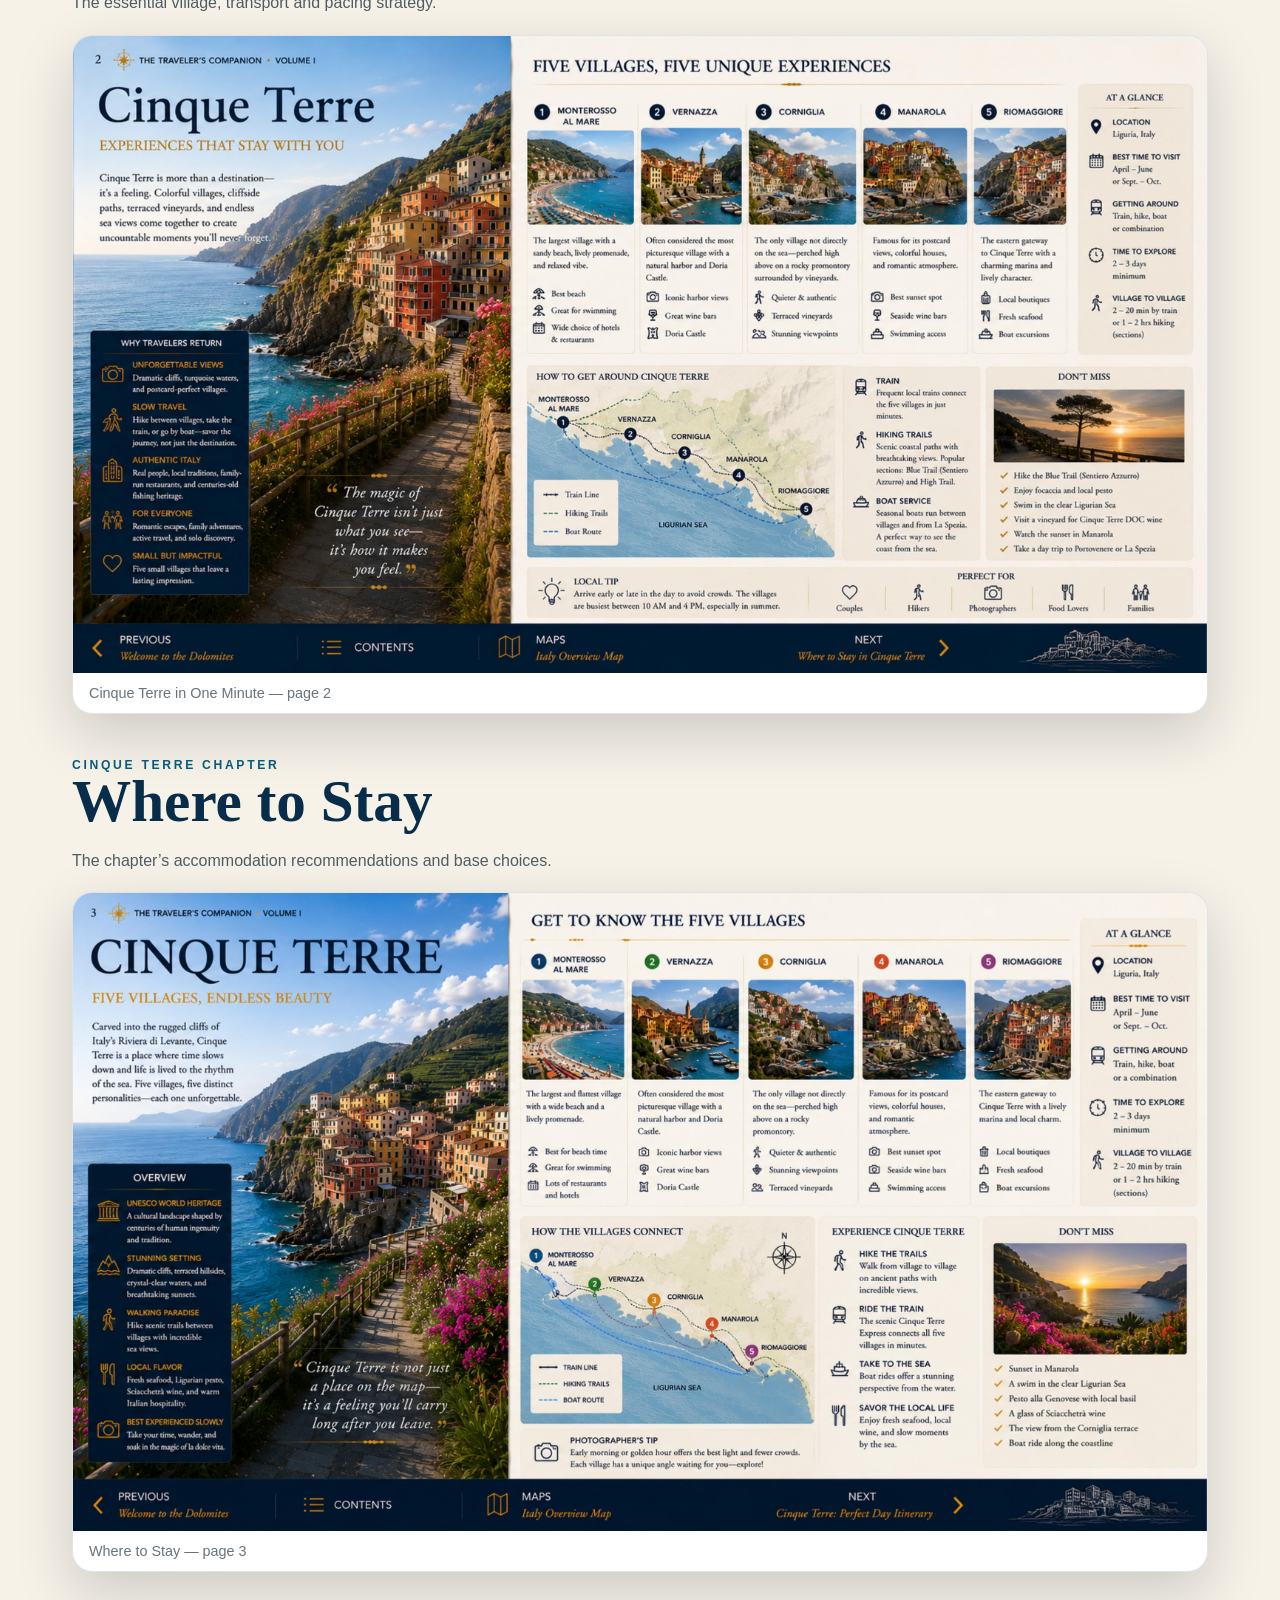
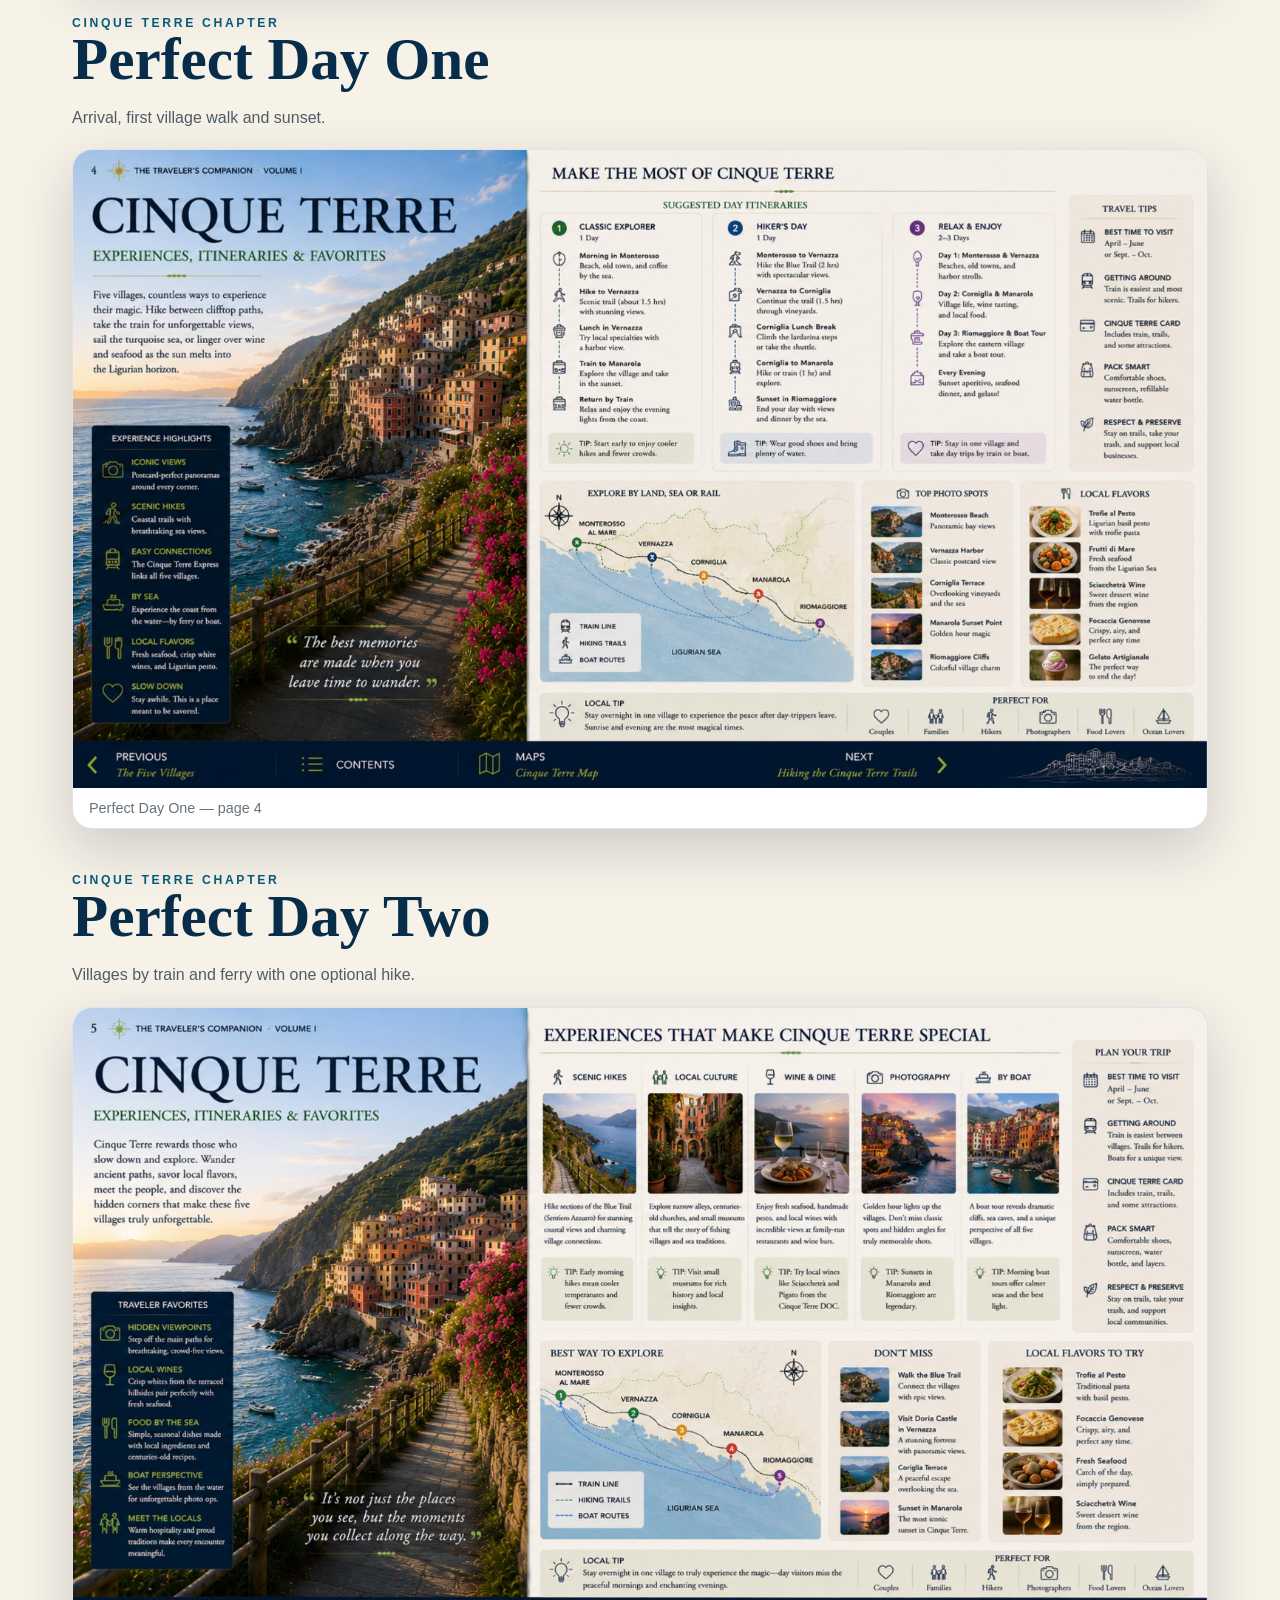
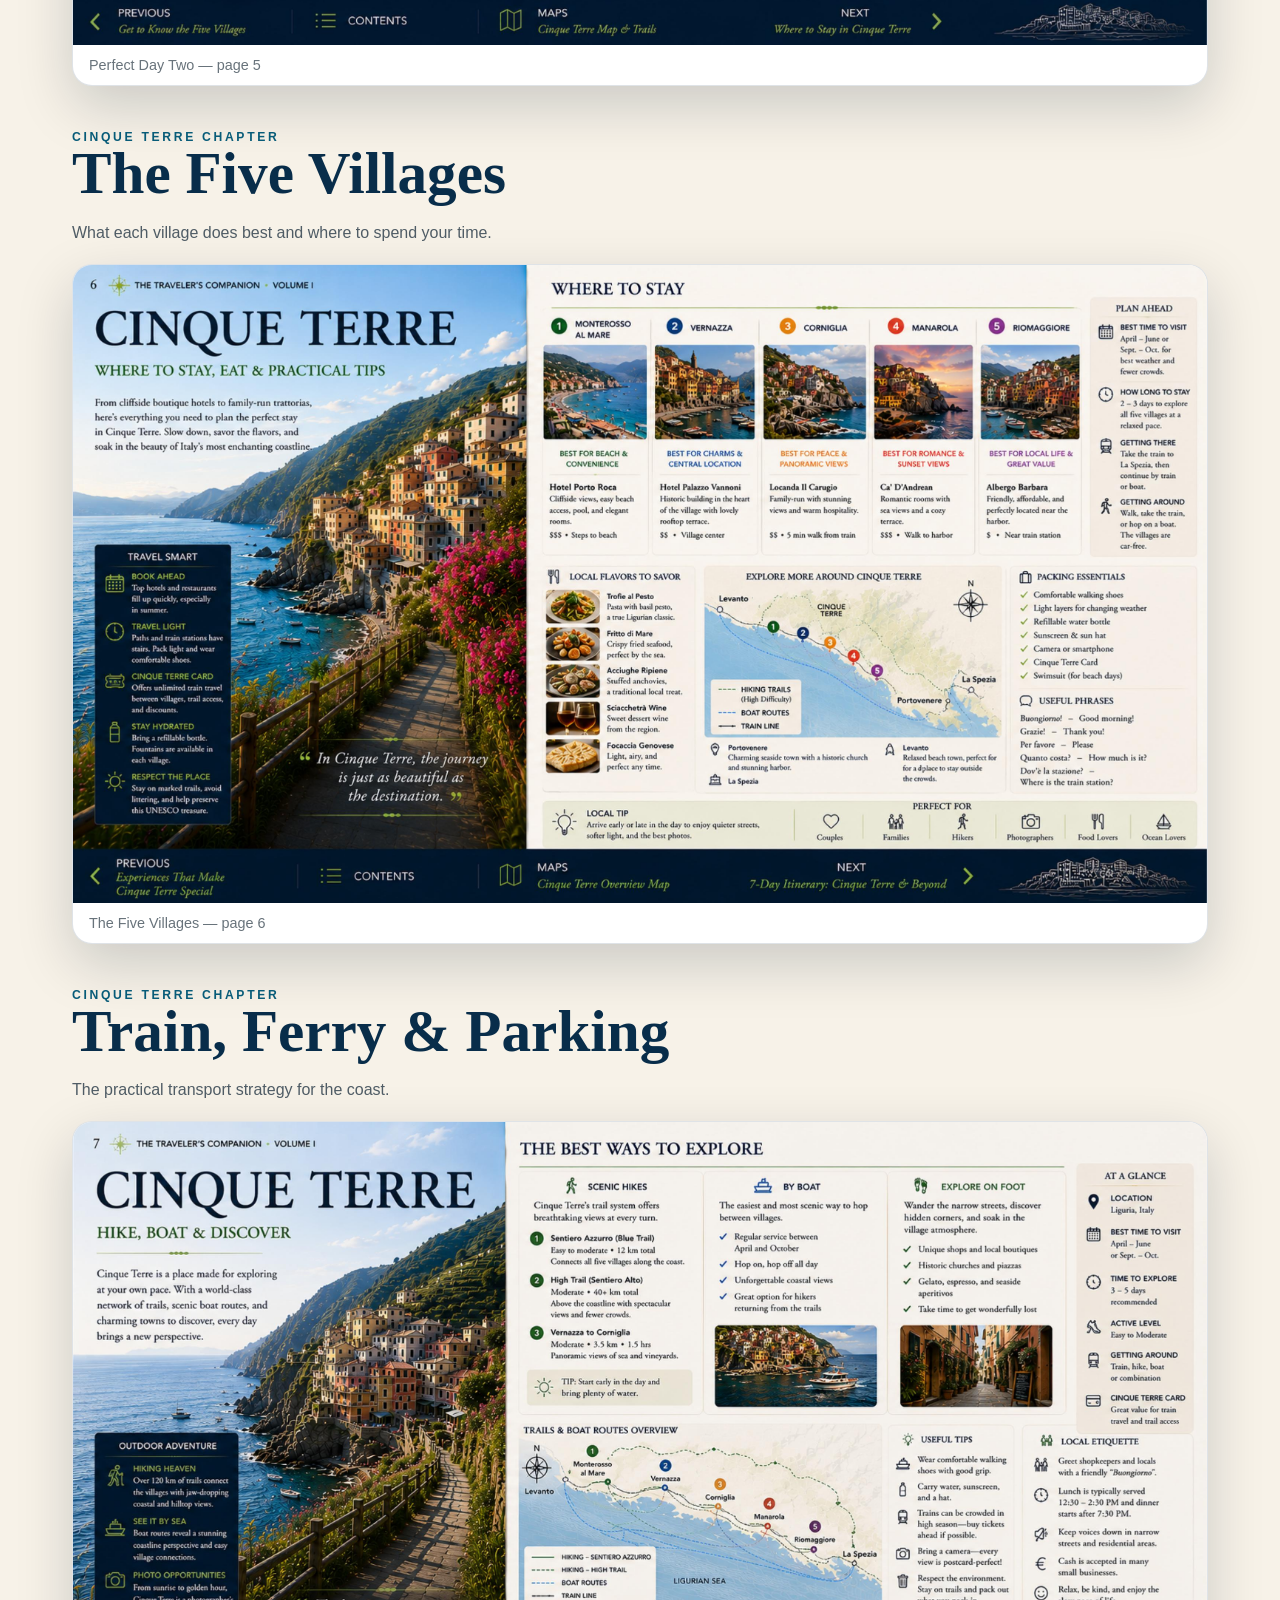
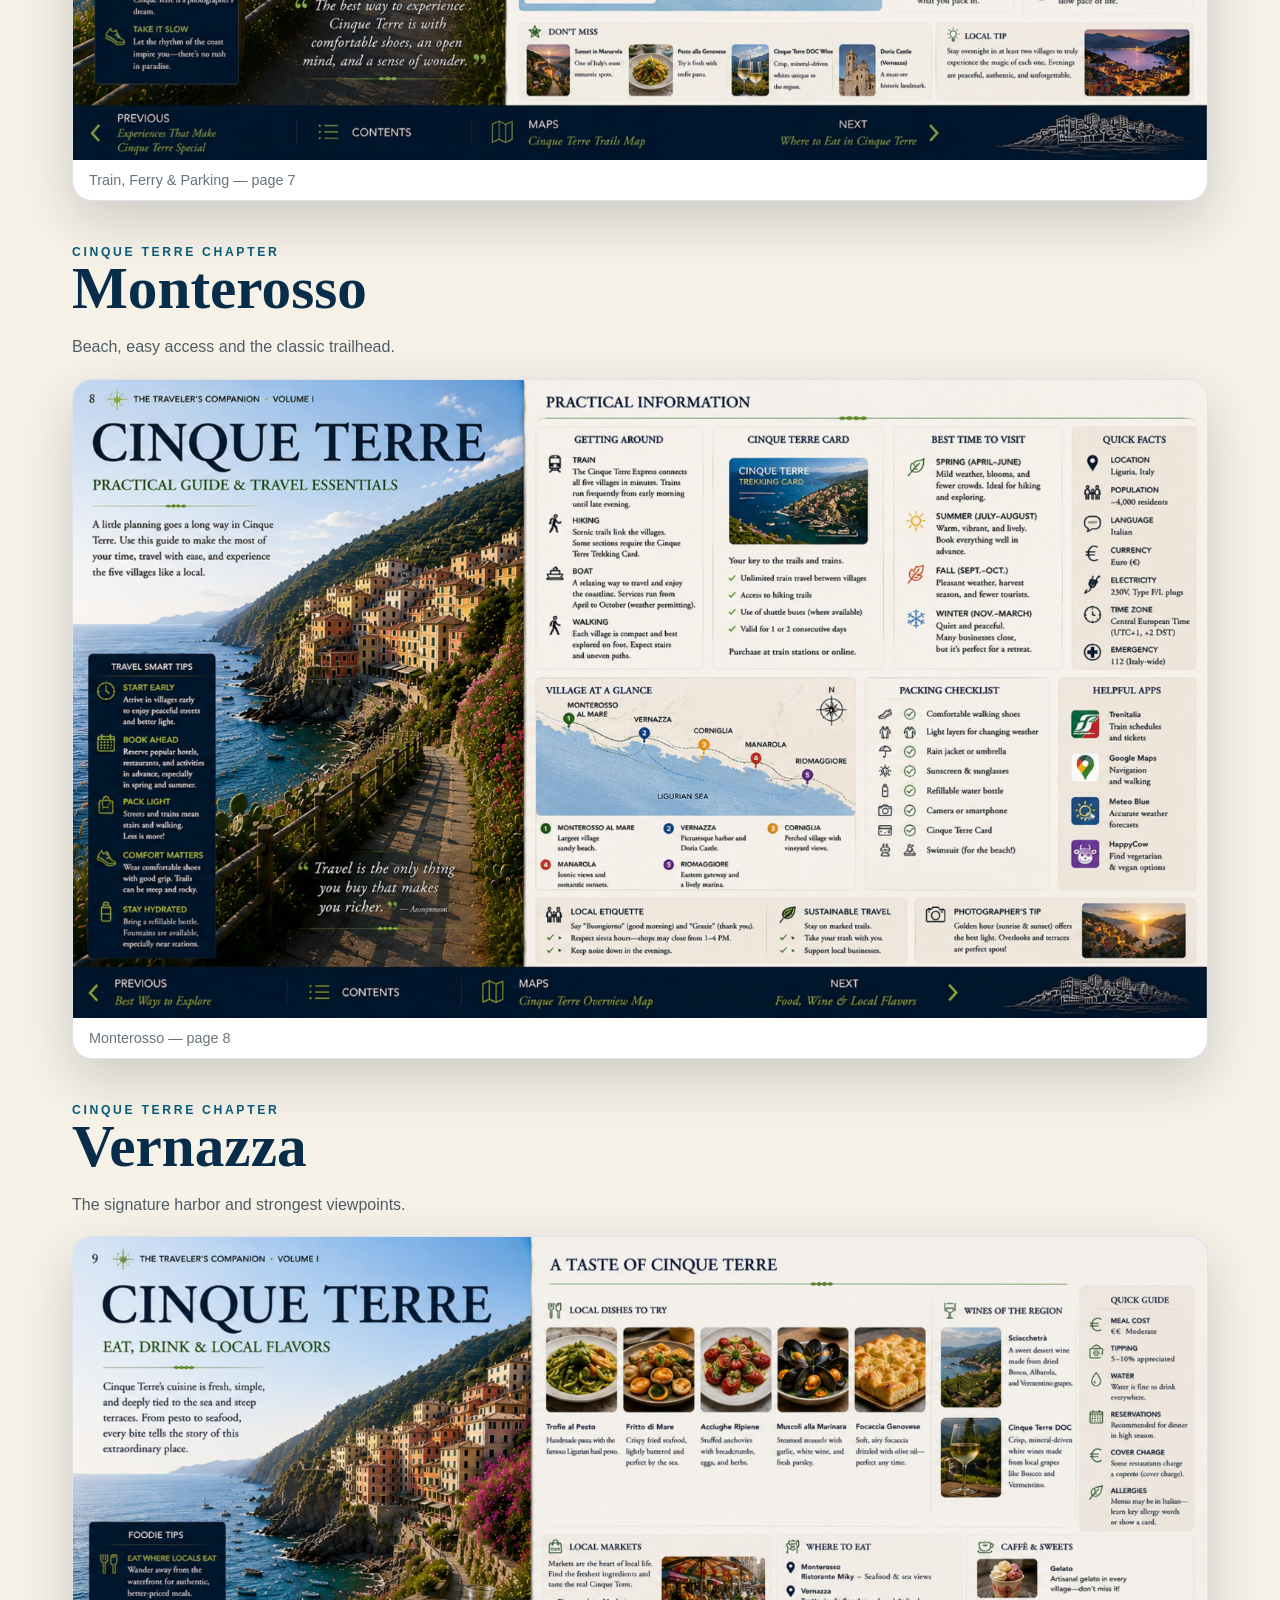
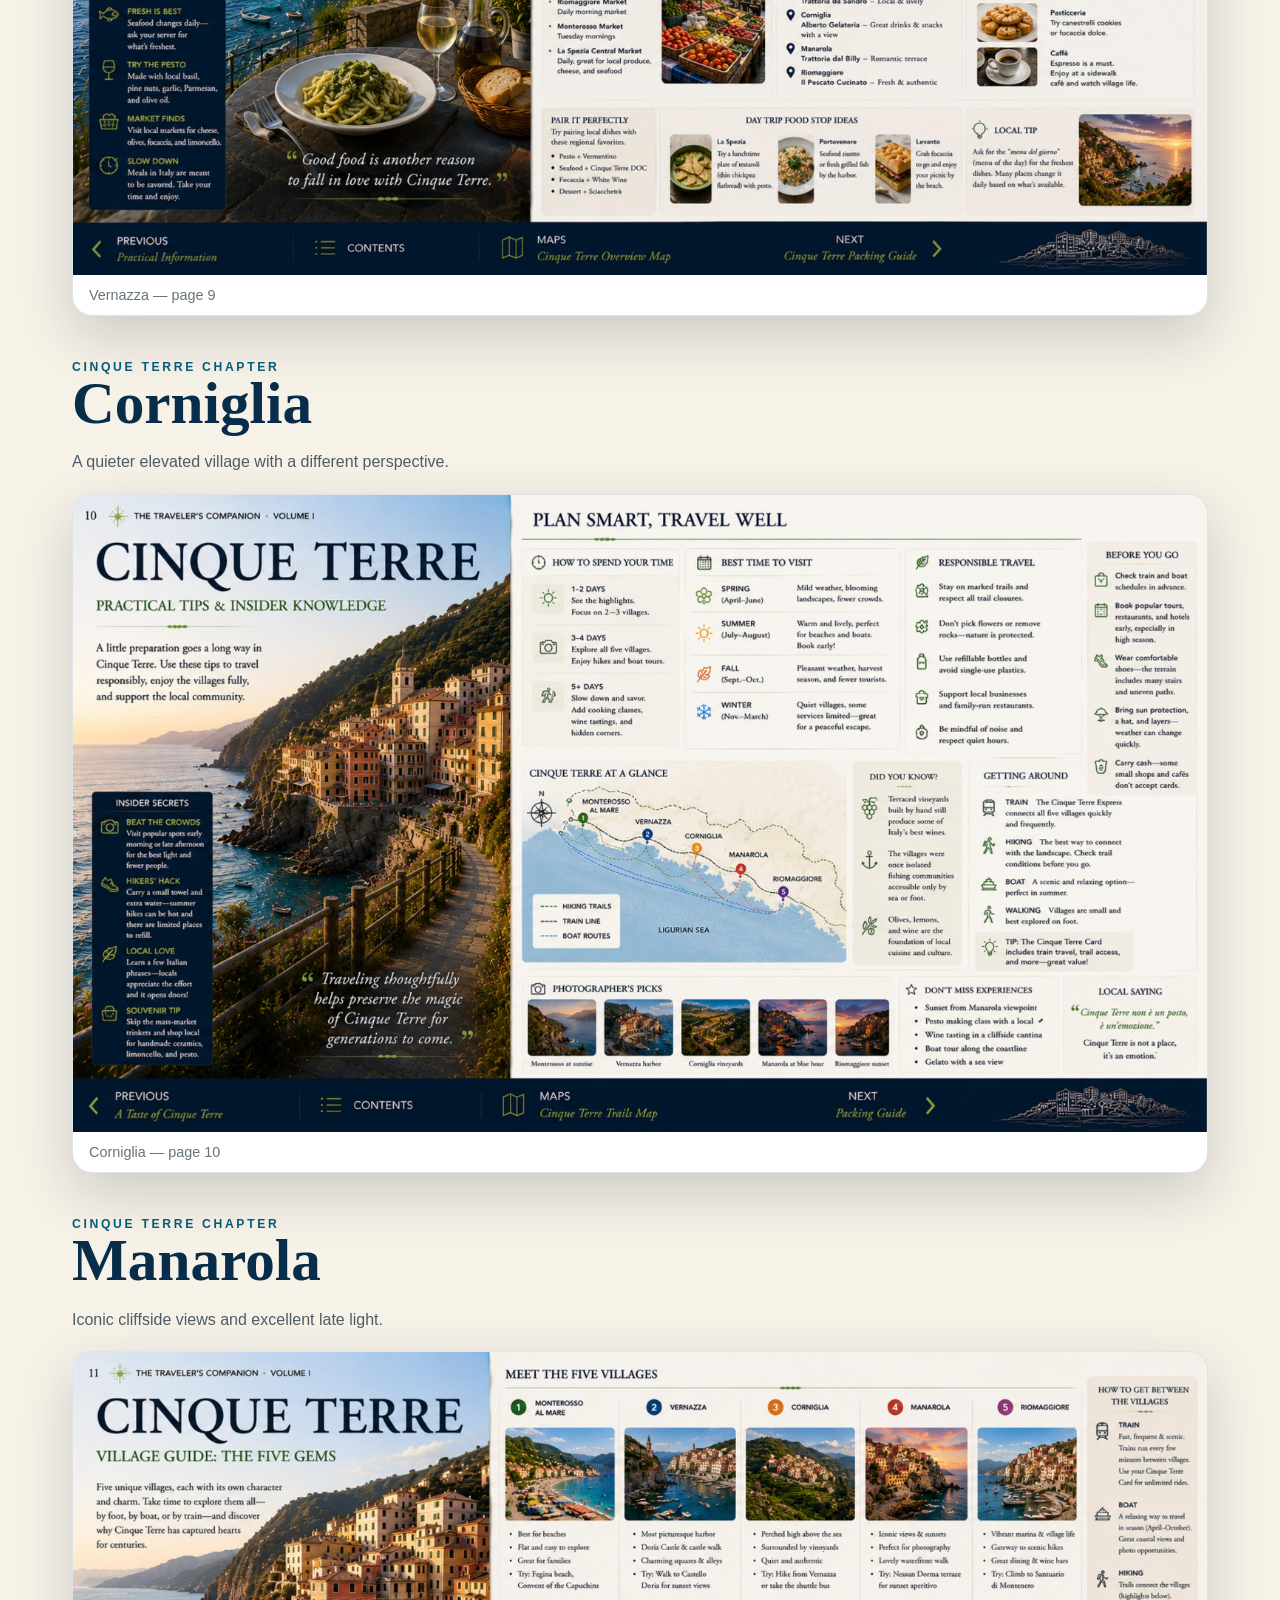
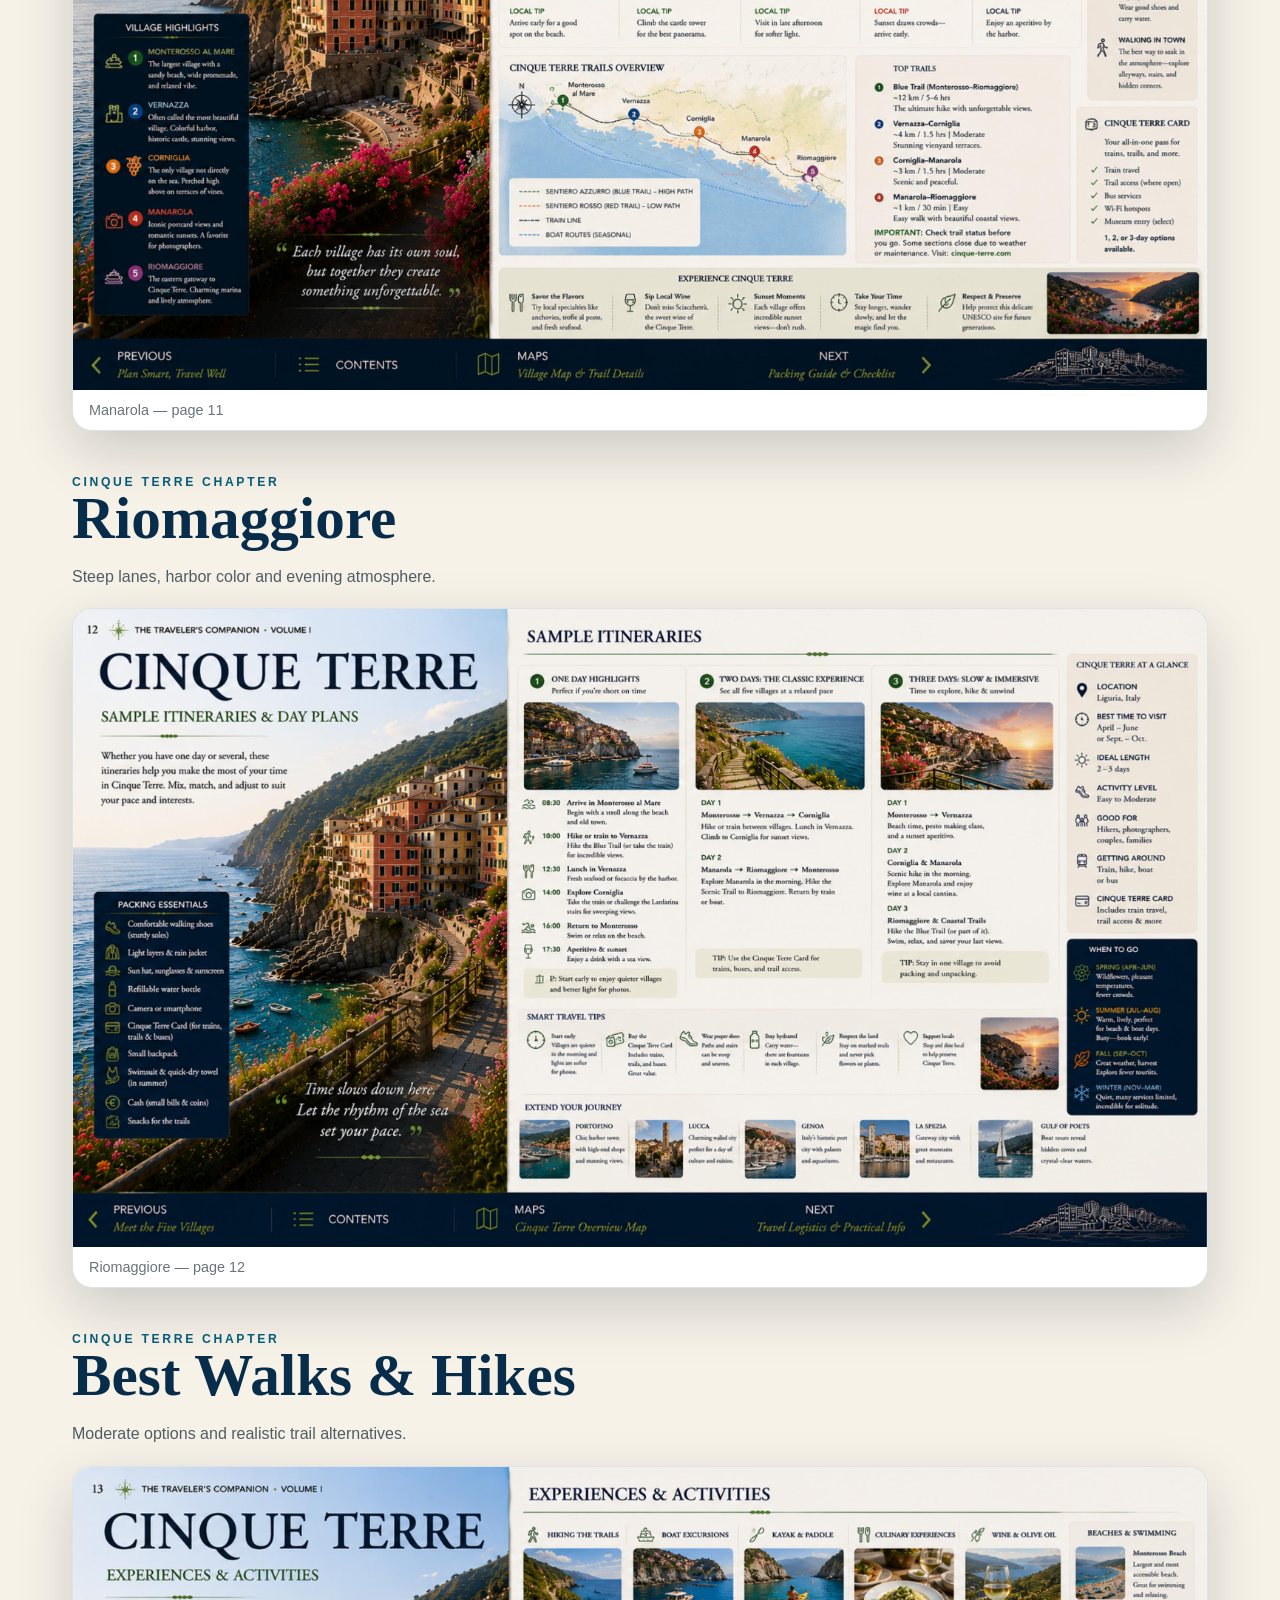
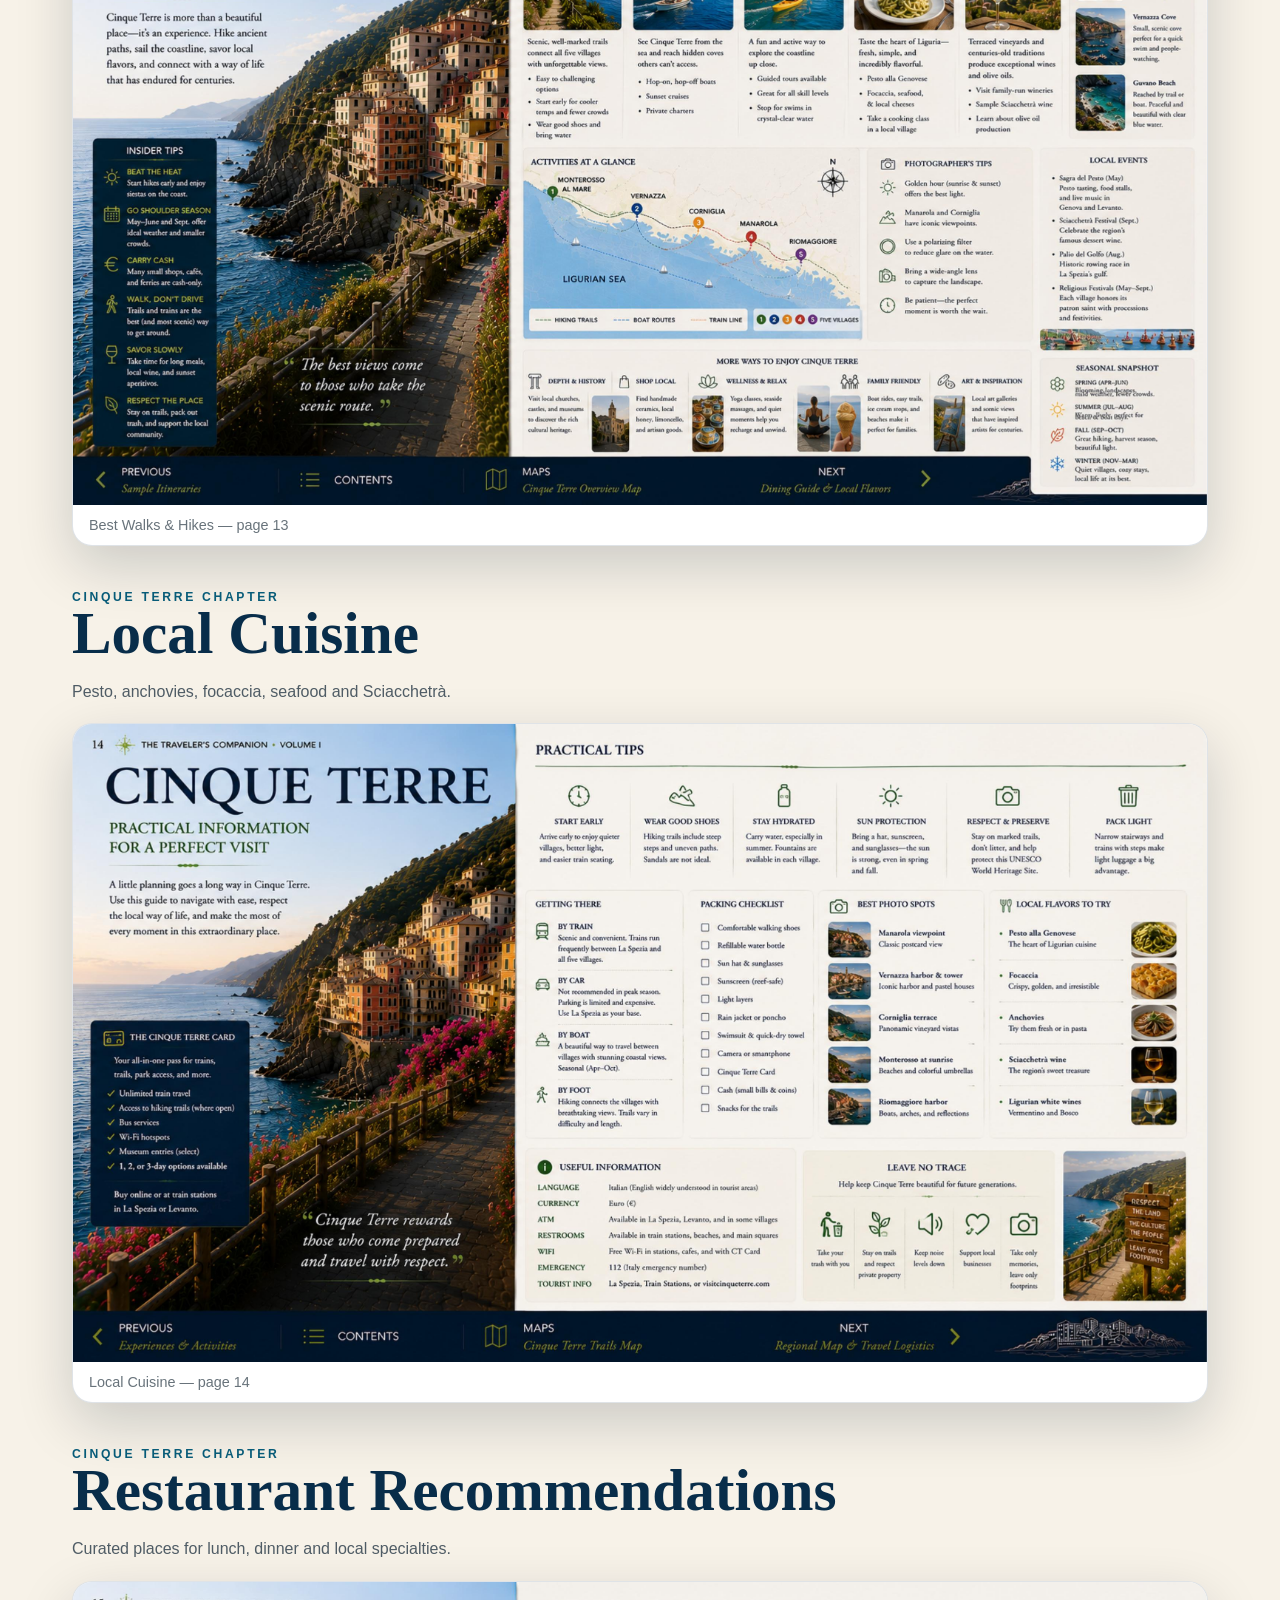
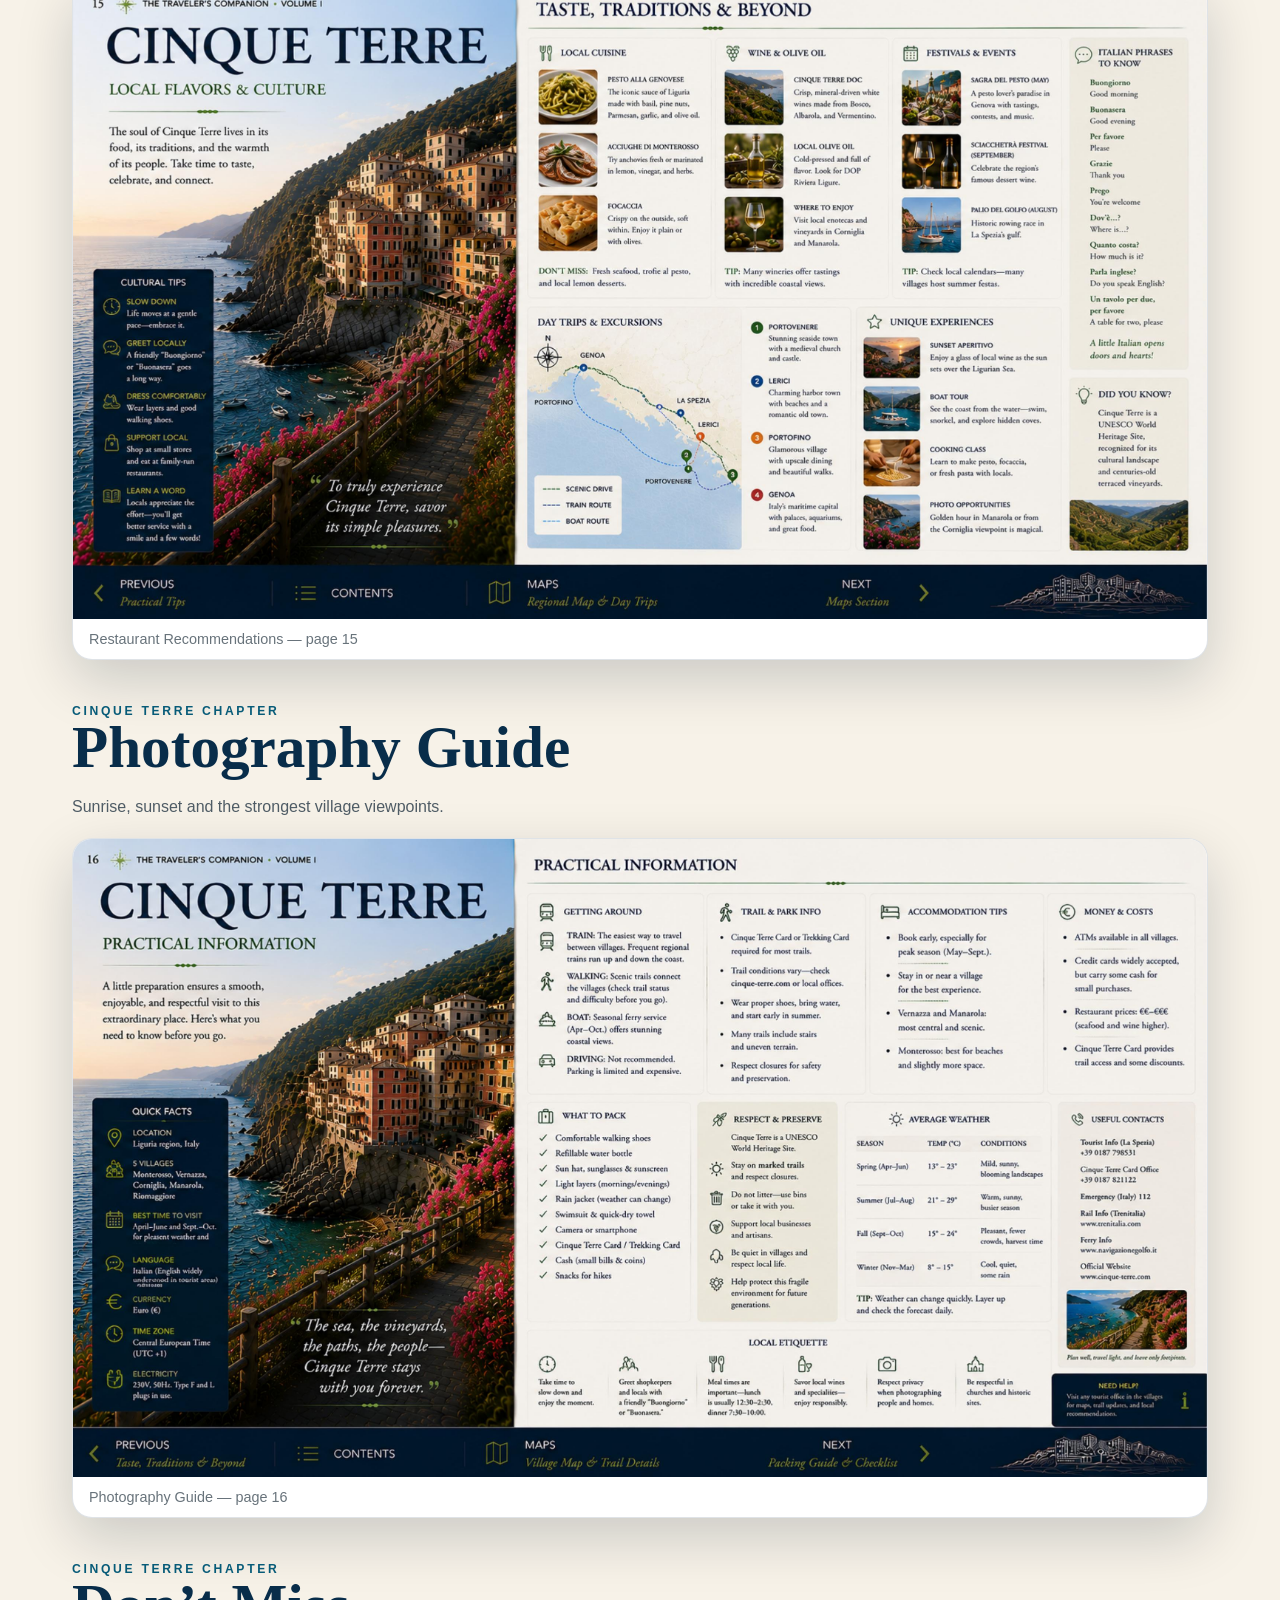
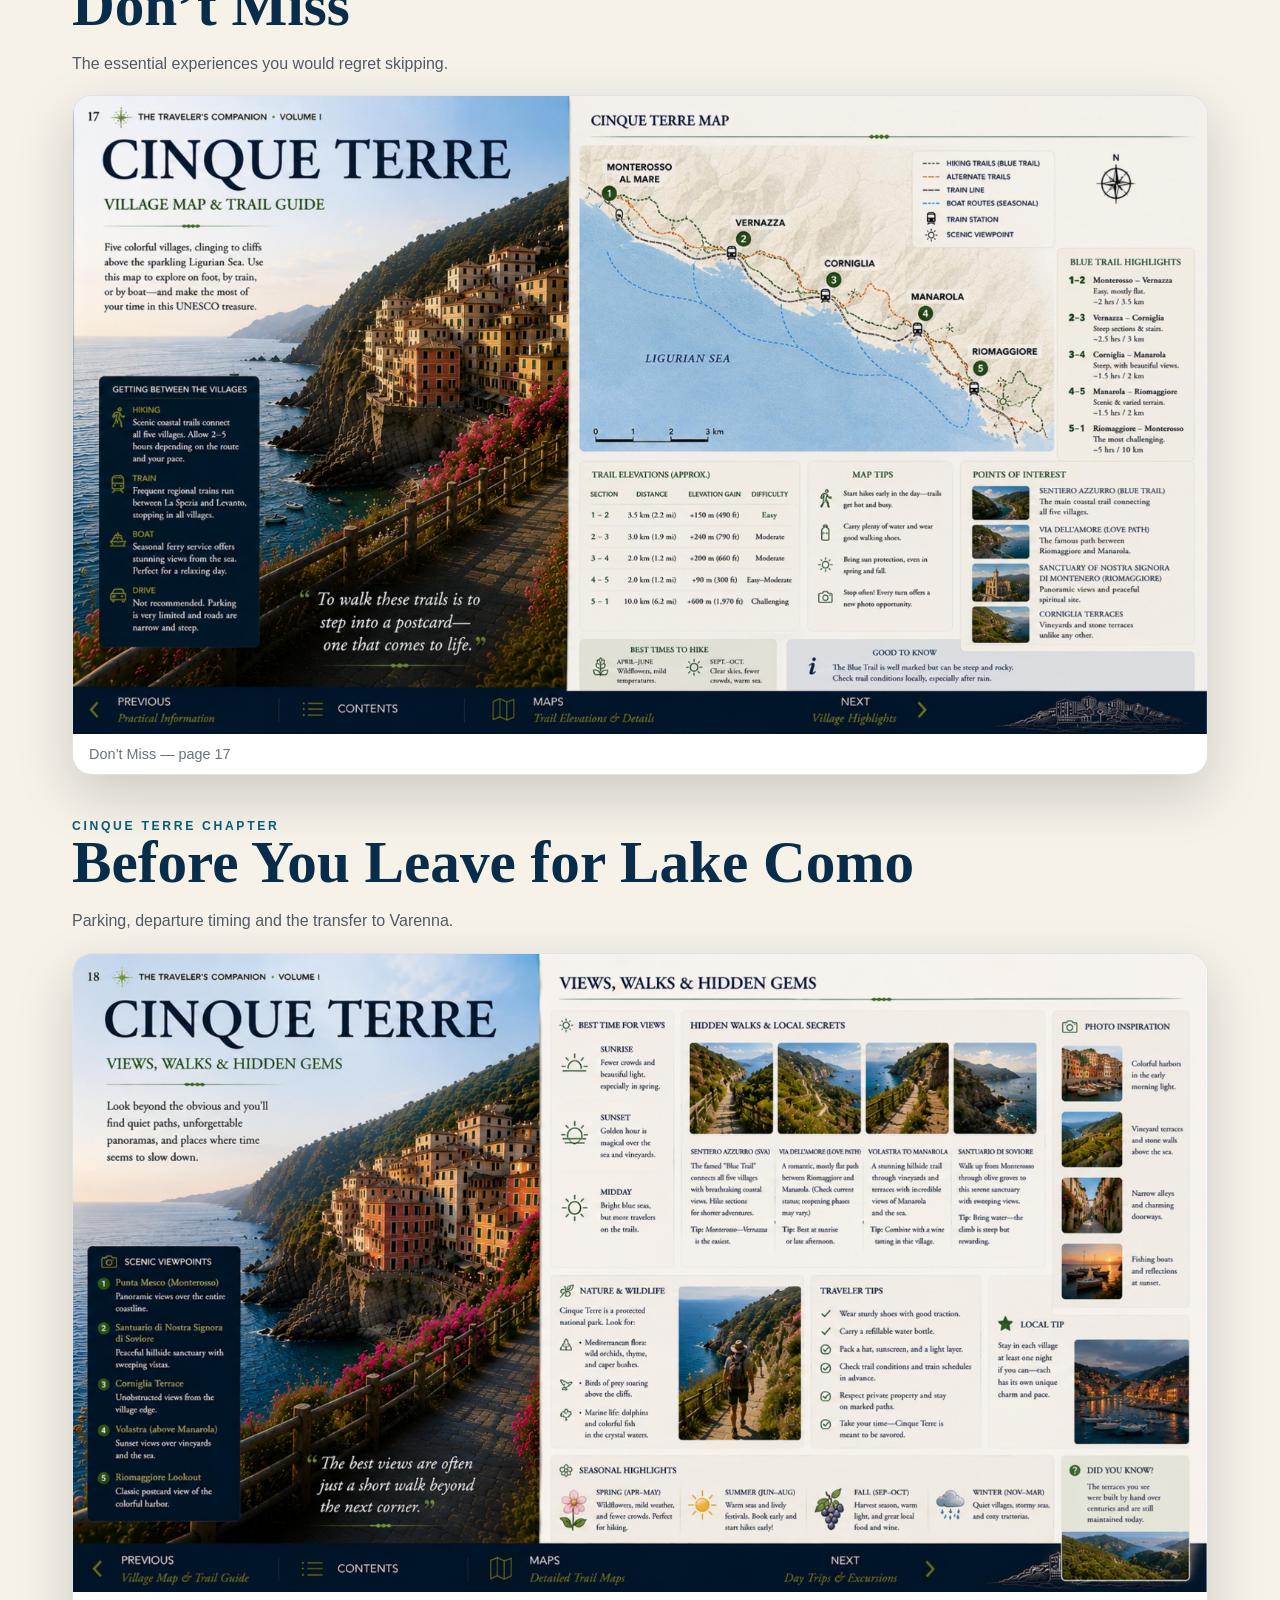
==== commit 07a727ce: "Add files via upload Build 018 — Cinque Terre complete" ====
--- a/cinque-terre.html
+++ b/cinque-terre.html
@@ -7,143 +7,227 @@
 <link rel="manifest" href="manifest.webmanifest">
 <link rel="icon" href="assets/images/app-icon.png">
 <link rel="apple-touch-icon" href="assets/images/app-icon.png">
-<link rel="stylesheet" href="assets/style.css?v=14">
-<title>Cinque Terre · Traveler's Companion</title>
+<link rel="stylesheet" href="assets/style.css?v=18">
+<title>Cinque Terre · Northern Italy Traveler's Companion</title>
 </head>
 <body>
+<div class="build-badge">Version 2.0 · Build 018 · Updated Jul 15, 2026</div>
 <header class="topbar"><div class="topbar-inner">
-<div class="brand">CINQUE TERRE · SEPT 4–6</div>
-<nav class="nav">
-<a href="index.html">Home</a><a href="lake-como.html">Next: Lake Como</a><a href="#plan">Plan</a><a href="#villages">Villages</a>
-<a href="#transport">Getting around</a><a href="#walks">Walks</a><a href="#chapter">Original spreads</a>
-</nav></div></header>
-
-<section class="cinque-hero">
+<div class="brand">CINQUE TERRE · COMPLETE CHAPTER</div>
+<nav class="nav"><a href="index.html">Home</a><a href="#briefing">Overview</a><a href="#day-one">Plan</a><a href="#villages">Villages</a><a href="#cuisine">Food</a><a href="#dont-miss">Highlights</a><a href="#photography">Photos</a><a href="lake-como.html">Next →</a></nav>
+</div></header>
+
+<section class="cinque-complete-hero">
 <div class="destination-inner">
 <div class="destination-copy">
-<div class="kicker">Third destination</div>
-<h1>Cinque<br>Terre</h1>
-<p>Two nights among five cliffside villages, using trains and ferries to keep the visit efficient and a moderate walk only when conditions cooperate.</p>
+<div class="kicker">The Italian Riviera</div>
+<h1>Cinque Terre</h1>
+<p class="hero-subtitle">Five Villages • One Remarkable Coast</p>
+<p>The full illustrated chapter: hotels, two-day plan, village guides, trains and ferries, moderate hikes, cuisine, restaurants, photography and departure planning.</p>
 <div class="mini-facts">
 <div class="mini-fact"><strong>Stay</strong><span>2 nights</span></div>
 <div class="mini-fact"><strong>Move</strong><span>Train + ferry</span></div>
-<div class="mini-fact"><strong>Best walk</strong><span>Monterosso → Vernazza</span></div>
-<div class="mini-fact"><strong>Best light</strong><span>Late afternoon and sunset</span></div>
-</div>
-<div class="cta-row"><a class="cta" href="#plan">Open coastal plan</a><span class="sea-pill">✓ Cinque Terre added</span></div>
+<div class="mini-fact"><strong>Essential</strong><span>Vernazza + Manarola</span></div>
+<div class="mini-fact"><strong>Next</strong><span>Varenna, Lake Como</span></div>
+</div>
+<div class="cta-row"><a class="cta" href="#briefing">Start Cinque Terre</a><a class="cta secondary" href="#dont-miss">Don’t Miss</a></div>
 </div>
 <div class="book-window">
-<img src="assets/images/cinque-1.jpg" alt="Cinque Terre chapter opener">
-<div class="book-label"><span>Original Cinque Terre design</span><span>Web optimized</span></div>
+<img src="assets/images/chapter-cinque-01.jpg" alt="Cinque Terre chapter cover">
+<div class="book-label"><span>Interactive illustrated edition</span><span>18 original pages</span></div>
 </div>
 </div>
 </section>
 
 <main class="wrap">
-<section id="plan">
-<div class="section-heading"><div><div class="kicker" style="color:#075b78">Two-night plan</div><h2>See the villages without racing.</h2></div>
-<p>Use the arrival evening for atmosphere. Reserve the full day for trains, ferries and one carefully chosen walk rather than attempting every trail.</p></div>
-
-<div class="day-grid">
-<article class="day-card"><div class="day-label">Arrival day · Sept 4</div><h3>Arrive, settle in and explore one village</h3>
-<ul class="day-list">
-<li><b>Drive</b><span>Long transfer from Ortisei; allow generous breaks.</span></li>
-<li><b>Arrival</b><span>Park once, check in and switch to train or foot travel.</span></li>
-<li><b>Evening</b><span>Choose one harbor village for dinner and sunset.</span></li>
-</ul></article>
-<article class="day-card"><div class="day-label">Full day · Sept 5</div><h3>Villages by train and ferry</h3>
-<ul class="day-list">
-<li><b>Morning</b><span>Start in Monterosso or Vernazza before peak crowds.</span></li>
-<li><b>Midday</b><span>Take the ferry when seas permit for the best coastal perspective.</span></li>
-<li><b>Walk</b><span>Choose one moderate trail only if open and weather is suitable.</span></li>
-<li><b>Sunset</b><span>Finish in Manarola or Riomaggiore.</span></li>
-</ul></article>
-</div>
-
-<div class="tool-strip">
-<a class="tool-button" target="_blank" rel="noopener" href="https://maps.apple.com/?q=Monterosso+al+Mare"><span>🏖️</span>Monterosso<small>Open in Maps</small></a>
-<a class="tool-button" target="_blank" rel="noopener" href="https://maps.apple.com/?q=Vernazza+Italy"><span>⛵</span>Vernazza<small>Open in Maps</small></a>
-<a class="tool-button" target="_blank" rel="noopener" href="https://maps.apple.com/?q=Manarola+Italy"><span>🌅</span>Manarola<small>Open in Maps</small></a>
-<a class="tool-button" target="_blank" rel="noopener" href="https://maps.apple.com/?q=Riomaggiore+Italy"><span>📍</span>Riomaggiore<small>Open in Maps</small></a>
-</div>
-</section>
-
-<section id="villages">
-<div class="section-heading"><div><div class="kicker" style="color:#075b78">Five villages</div><h2>Know what each does best.</h2></div>
-<p>You do not need equal time in every village. Choose according to atmosphere, views and how the day is flowing.</p></div>
-<div class="village-grid">
-<article class="village-card"><h3>Monterosso</h3><p>Beach, easiest walking and a practical starting point for the classic trail.</p></article>
-<article class="village-card"><h3>Vernazza</h3><p>The most dramatic harbor setting and one of the strongest viewpoints.</p></article>
-<article class="village-card"><h3>Corniglia</h3><p>Quieter and elevated; rewarding if stairs and time are not a concern.</p></article>
-<article class="village-card"><h3>Manarola</h3><p>Iconic cliffside view and excellent late-afternoon atmosphere.</p></article>
-<article class="village-card"><h3>Riomaggiore</h3><p>Steep lanes, harbor color and an appealing evening stop.</p></article>
-</div>
-</section>
-
-<section id="transport">
-<div class="section-heading"><div><div class="kicker" style="color:#075b78">Getting around</div><h2>Train first. Ferry when possible.</h2></div>
-<p>Driving between villages is rarely the efficient choice. Park once and use the transport system designed for the coast.</p></div>
-<div class="transport-grid">
-<article class="transport-card"><h3>Train</h3><p>The dependable backbone of the visit. Expect busy platforms and keep schedules accessible.</p></article>
-<article class="transport-card"><h3>Ferry</h3><p>The best visual experience, but dependent on weather and sea conditions. Use it as a bonus, not the only plan.</p></article>
-<article class="transport-card"><h3>Car</h3><p>Useful for reaching your base, then best left parked. Confirm parking arrangements before arrival.</p></article>
-</div>
-</section>
-
-<section id="walks">
-<div class="section-heading"><div><div class="kicker" style="color:#075b78">Moderate walking</div><h2>One good trail is enough.</h2></div>
-<p>Trail status can change. Verify conditions locally before setting out and use trains as the fallback.</p></div>
-<div class="hike-grid">
-<article class="hike-card"><h3>Monterosso → Vernazza</h3>
-<div class="hike-stats"><span class="meta-pill">Moderate</span><span class="meta-pill">2–3 hours</span></div>
-<p>The classic Cinque Terre walk, with stairs, uneven footing and rewarding coastal views.</p>
-<div class="actions"><a class="action" target="_blank" rel="noopener" href="https://maps.apple.com/?q=Monterosso+al+Mare">Start in Monterosso</a></div></article>
-<article class="hike-card"><h3>Vernazza → Corniglia</h3>
-<div class="hike-stats"><span class="meta-pill">Moderate</span><span class="meta-pill">1.5–2.5 hours</span></div>
-<p>A strong alternative or extension if the first section is not enough and conditions remain good.</p></article>
-<article class="hike-card"><h3>No-hike fallback</h3>
-<div class="hike-stats"><span class="meta-pill">Easy</span><span class="meta-pill">Flexible</span></div>
-<p>Use trains and ferries, then take short village walks and overlooks. You will still experience the coast well.</p></article>
-</div>
-</section>
-
-<section class="departure-card">
-<div class="kicker" style="color:#075b78">Before leaving Cinque Terre</div>
-<h2>Prepare for Lake Como.</h2>
-<p>Leave early enough to handle parking departure, motorway traffic and the approach to Varenna without sacrificing the first lakeside evening.</p>
-<div class="departure-grid">
-<div class="departure-item"><strong>Leave</strong><span>After an early breakfast.</span></div>
-<div class="departure-item"><strong>Confirm</strong><span>Parking exit and route before departure.</span></div>
-<div class="departure-item"><strong>Break</strong><span>Plan one proper motorway stop.</span></div>
-<div class="departure-item"><strong>Next</strong><span>Varenna, Lake Como.</span></div>
-</div>
-</section>
-
-<section class="viewer" id="chapter">
-<div class="section-heading"><div><div class="kicker" style="color:#075b78">Original design</div><h2>Selected Cinque Terre spreads</h2></div>
-<p>Tap any spread to enlarge it. Images have been web optimized to keep the guide fast and easy to upload.</p></div>
-<figure class="spread"><img src="assets/images/cinque-2.jpg" alt="Understanding Cinque Terre"><figcaption>Understanding Cinque Terre</figcaption></figure>
-<figure class="spread"><img src="assets/images/cinque-3.jpg" alt="Where to stay"><figcaption>Where to stay</figcaption></figure>
-<figure class="spread"><img src="assets/images/cinque-4.jpg" alt="Perfect day one"><figcaption>Perfect day one</figcaption></figure>
-<figure class="spread"><img src="assets/images/cinque-5.jpg" alt="Perfect day two"><figcaption>Perfect day two</figcaption></figure>
-<figure class="spread"><img src="assets/images/cinque-7.jpg" alt="Five villages"><figcaption>The five villages</figcaption></figure>
-<figure class="spread"><img src="assets/images/cinque-9.jpg" alt="Hiking"><figcaption>Hiking options</figcaption></figure>
-<figure class="spread"><img src="assets/images/cinque-11.jpg" alt="Food"><figcaption>Food and local flavors</figcaption></figure>
-<figure class="spread"><img src="assets/images/cinque-14.jpg" alt="Photography"><figcaption>Photography guide</figcaption></figure>
-<figure class="spread"><img src="assets/images/cinque-18.jpg" alt="Departure"><figcaption>Departure to Lake Como</figcaption></figure>
+<section class="section-heading">
+<div><div class="kicker" style="color:#075b78">Quick access</div><h2>The coast at your fingertips.</h2></div>
+<p>Use trains and ferries to keep the day efficient, then choose one walk only if trail conditions and energy are right.</p>
+</section>
+
+<div class="coastal-action-grid">
+<a class="coastal-action" target="_blank" rel="noopener" href="https://maps.apple.com/?q=Monterosso+al+Mare"><span>🏖️</span>Monterosso</a>
+<a class="coastal-action" target="_blank" rel="noopener" href="https://maps.apple.com/?q=Vernazza+Italy"><span>⛵</span>Vernazza</a>
+<a class="coastal-action" target="_blank" rel="noopener" href="https://maps.apple.com/?q=Corniglia+Italy"><span>🌿</span>Corniglia</a>
+<a class="coastal-action" target="_blank" rel="noopener" href="https://maps.apple.com/?q=Manarola+Italy"><span>🌅</span>Manarola</a>
+<a class="coastal-action" target="_blank" rel="noopener" href="https://maps.apple.com/?q=Riomaggiore+Italy"><span>📍</span>Riomaggiore</a>
+</div>
+
+<div class="coastal-index"><a href="#briefing">Cinque Terre in One Minute<small>The essential village, transport and pacing strategy.</small></a><a href="#hotels">Where to Stay<small>The chapter’s accommodation recommendations and base choices.</small></a><a href="#day-one">Perfect Day One<small>Arrival, first village walk and sunset.</small></a><a href="#day-two">Perfect Day Two<small>Villages by train and ferry with one optional hike.</small></a><a href="#villages">The Five Villages<small>What each village does best and where to spend your time.</small></a><a href="#transport">Train, Ferry & Parking<small>The practical transport strategy for the coast.</small></a><a href="#monterosso">Monterosso<small>Beach, easy access and the classic trailhead.</small></a><a href="#vernazza">Vernazza<small>The signature harbor and strongest viewpoints.</small></a><a href="#corniglia">Corniglia<small>A quieter elevated village with a different perspective.</small></a><a href="#manarola">Manarola<small>Iconic cliffside views and excellent late light.</small></a><a href="#riomaggiore">Riomaggiore<small>Steep lanes, harbor color and evening atmosphere.</small></a><a href="#hikes">Best Walks & Hikes<small>Moderate options and realistic trail alternatives.</small></a><a href="#cuisine">Local Cuisine<small>Pesto, anchovies, focaccia, seafood and Sciacchetrà.</small></a><a href="#restaurants">Restaurant Recommendations<small>Curated places for lunch, dinner and local specialties.</small></a><a href="#photography">Photography Guide<small>Sunrise, sunset and the strongest village viewpoints.</small></a><a href="#dont-miss">Don’t Miss<small>The essential experiences you would regret skipping.</small></a><a href="#departure">Before You Leave for Lake Como<small>Parking, departure timing and the transfer to Varenna.</small></a></div>
+
+<section class="editorial-section" id="briefing">
+  <div class="kicker" style="color:#075b78">Cinque Terre chapter</div>
+  <h2>Cinque Terre in One Minute</h2>
+  <p>The essential village, transport and pacing strategy.</p>
+  <figure class="page-spread">
+    <img src="assets/images/chapter-cinque-02.jpg" alt="Cinque Terre in One Minute">
+    <figcaption>Cinque Terre in One Minute — page 2</figcaption>
+  </figure>
+</section>
+<section class="editorial-section" id="hotels">
+  <div class="kicker" style="color:#075b78">Cinque Terre chapter</div>
+  <h2>Where to Stay</h2>
+  <p>The chapter’s accommodation recommendations and base choices.</p>
+  <figure class="page-spread">
+    <img src="assets/images/chapter-cinque-03.jpg" alt="Where to Stay">
+    <figcaption>Where to Stay — page 3</figcaption>
+  </figure>
+</section>
+<section class="editorial-section" id="day-one">
+  <div class="kicker" style="color:#075b78">Cinque Terre chapter</div>
+  <h2>Perfect Day One</h2>
+  <p>Arrival, first village walk and sunset.</p>
+  <figure class="page-spread">
+    <img src="assets/images/chapter-cinque-04.jpg" alt="Perfect Day One">
+    <figcaption>Perfect Day One — page 4</figcaption>
+  </figure>
+</section>
+<section class="editorial-section" id="day-two">
+  <div class="kicker" style="color:#075b78">Cinque Terre chapter</div>
+  <h2>Perfect Day Two</h2>
+  <p>Villages by train and ferry with one optional hike.</p>
+  <figure class="page-spread">
+    <img src="assets/images/chapter-cinque-05.jpg" alt="Perfect Day Two">
+    <figcaption>Perfect Day Two — page 5</figcaption>
+  </figure>
+</section>
+<section class="editorial-section" id="villages">
+  <div class="kicker" style="color:#075b78">Cinque Terre chapter</div>
+  <h2>The Five Villages</h2>
+  <p>What each village does best and where to spend your time.</p>
+  <figure class="page-spread">
+    <img src="assets/images/chapter-cinque-06.jpg" alt="The Five Villages">
+    <figcaption>The Five Villages — page 6</figcaption>
+  </figure>
+</section>
+<section class="editorial-section" id="transport">
+  <div class="kicker" style="color:#075b78">Cinque Terre chapter</div>
+  <h2>Train, Ferry & Parking</h2>
+  <p>The practical transport strategy for the coast.</p>
+  <figure class="page-spread">
+    <img src="assets/images/chapter-cinque-07.jpg" alt="Train, Ferry & Parking">
+    <figcaption>Train, Ferry & Parking — page 7</figcaption>
+  </figure>
+</section>
+<section class="editorial-section" id="monterosso">
+  <div class="kicker" style="color:#075b78">Cinque Terre chapter</div>
+  <h2>Monterosso</h2>
+  <p>Beach, easy access and the classic trailhead.</p>
+  <figure class="page-spread">
+    <img src="assets/images/chapter-cinque-08.jpg" alt="Monterosso">
+    <figcaption>Monterosso — page 8</figcaption>
+  </figure>
+</section>
+<section class="editorial-section" id="vernazza">
+  <div class="kicker" style="color:#075b78">Cinque Terre chapter</div>
+  <h2>Vernazza</h2>
+  <p>The signature harbor and strongest viewpoints.</p>
+  <figure class="page-spread">
+    <img src="assets/images/chapter-cinque-09.jpg" alt="Vernazza">
+    <figcaption>Vernazza — page 9</figcaption>
+  </figure>
+</section>
+<section class="editorial-section" id="corniglia">
+  <div class="kicker" style="color:#075b78">Cinque Terre chapter</div>
+  <h2>Corniglia</h2>
+  <p>A quieter elevated village with a different perspective.</p>
+  <figure class="page-spread">
+    <img src="assets/images/chapter-cinque-10.jpg" alt="Corniglia">
+    <figcaption>Corniglia — page 10</figcaption>
+  </figure>
+</section>
+<section class="editorial-section" id="manarola">
+  <div class="kicker" style="color:#075b78">Cinque Terre chapter</div>
+  <h2>Manarola</h2>
+  <p>Iconic cliffside views and excellent late light.</p>
+  <figure class="page-spread">
+    <img src="assets/images/chapter-cinque-11.jpg" alt="Manarola">
+    <figcaption>Manarola — page 11</figcaption>
+  </figure>
+</section>
+<section class="editorial-section" id="riomaggiore">
+  <div class="kicker" style="color:#075b78">Cinque Terre chapter</div>
+  <h2>Riomaggiore</h2>
+  <p>Steep lanes, harbor color and evening atmosphere.</p>
+  <figure class="page-spread">
+    <img src="assets/images/chapter-cinque-12.jpg" alt="Riomaggiore">
+    <figcaption>Riomaggiore — page 12</figcaption>
+  </figure>
+</section>
+<section class="editorial-section" id="hikes">
+  <div class="kicker" style="color:#075b78">Cinque Terre chapter</div>
+  <h2>Best Walks & Hikes</h2>
+  <p>Moderate options and realistic trail alternatives.</p>
+  <figure class="page-spread">
+    <img src="assets/images/chapter-cinque-13.jpg" alt="Best Walks & Hikes">
+    <figcaption>Best Walks & Hikes — page 13</figcaption>
+  </figure>
+</section>
+<section class="editorial-section" id="cuisine">
+  <div class="kicker" style="color:#075b78">Cinque Terre chapter</div>
+  <h2>Local Cuisine</h2>
+  <p>Pesto, anchovies, focaccia, seafood and Sciacchetrà.</p>
+  <figure class="page-spread">
+    <img src="assets/images/chapter-cinque-14.jpg" alt="Local Cuisine">
+    <figcaption>Local Cuisine — page 14</figcaption>
+  </figure>
+</section>
+<section class="editorial-section" id="restaurants">
+  <div class="kicker" style="color:#075b78">Cinque Terre chapter</div>
+  <h2>Restaurant Recommendations</h2>
+  <p>Curated places for lunch, dinner and local specialties.</p>
+  <figure class="page-spread">
+    <img src="assets/images/chapter-cinque-15.jpg" alt="Restaurant Recommendations">
+    <figcaption>Restaurant Recommendations — page 15</figcaption>
+  </figure>
+</section>
+<section class="editorial-section" id="photography">
+  <div class="kicker" style="color:#075b78">Cinque Terre chapter</div>
+  <h2>Photography Guide</h2>
+  <p>Sunrise, sunset and the strongest village viewpoints.</p>
+  <figure class="page-spread">
+    <img src="assets/images/chapter-cinque-16.jpg" alt="Photography Guide">
+    <figcaption>Photography Guide — page 16</figcaption>
+  </figure>
+</section>
+<section class="editorial-section" id="dont-miss">
+  <div class="kicker" style="color:#075b78">Cinque Terre chapter</div>
+  <h2>Don’t Miss</h2>
+  <p>The essential experiences you would regret skipping.</p>
+  <figure class="page-spread">
+    <img src="assets/images/chapter-cinque-17.jpg" alt="Don’t Miss">
+    <figcaption>Don’t Miss — page 17</figcaption>
+  </figure>
+</section>
+<section class="editorial-section" id="departure">
+  <div class="kicker" style="color:#075b78">Cinque Terre chapter</div>
+  <h2>Before You Leave for Lake Como</h2>
+  <p>Parking, departure timing and the transfer to Varenna.</p>
+  <figure class="page-spread">
+    <img src="assets/images/chapter-cinque-18.jpg" alt="Before You Leave for Lake Como">
+    <figcaption>Before You Leave for Lake Como — page 18</figcaption>
+  </figure>
+</section>
+
+<section class="editorial-section">
+<div class="kicker" style="color:#075b78">Continue the journey</div>
+<h2>On to Lake Como</h2>
+<div class="page-actions"><a class="cta" href="lake-como.html">Continue to Lake Como</a><a class="action" href="index.html">Return home</a></div>
 </section>
 </main>
 
 <div class="lightbox" id="lightbox" aria-hidden="true"><button aria-label="Close">×</button><img alt=""></div>
-<div class="bottomnav"><a href="index.html">Home</a><a href="#plan">Plan</a><a href="#villages">Villages</a><a href="#chapter">Spreads</a></div>
-<footer>Cinque Terre · Release 7</footer>
+<div class="bottomnav"><a href="index.html">Home</a><a href="#day-one">Days</a><a href="#villages">Villages</a><a href="#dont-miss">Highlights</a></div>
+<footer>Cinque Terre · Complete chapter</footer>
+<div class="build-footer">Version 2.0 · Build 018 · Updated Jul 15, 2026</div>
 <script>
 const lb=document.getElementById('lightbox'), lbImg=lb.querySelector('img');
-document.querySelectorAll('.spread img').forEach(img=>img.addEventListener('click',()=>{lbImg.src=img.src;lbImg.alt=img.alt;lb.classList.add('open')}));
+document.querySelectorAll('.page-spread img').forEach(image=>image.addEventListener('click',()=>{lbImg.src=image.src;lbImg.alt=image.alt;lb.classList.add('open')}));
 function closeLB(){lb.classList.remove('open');lbImg.src=''}
 lb.querySelector('button').addEventListener('click',closeLB);
-lb.addEventListener('click',e=>{if(e.target===lb)closeLB()});
-document.addEventListener('keydown',e=>{if(e.key==='Escape')closeLB()});
-if('serviceWorker' in navigator){navigator.serviceWorker.register('service-worker.js?v=14')}
+lb.addEventListener('click',event=>{if(event.target===lb)closeLB()});
+document.addEventListener('keydown',event=>{if(event.key==='Escape')closeLB()});
+if('serviceWorker' in navigator){navigator.serviceWorker.register('service-worker.js?v=18')}
 </script>
-</body></html>
+</body>
+</html>
--- a/assets/style.css
+++ b/assets/style.css
@@ -720,85 +720,159 @@
 }
 
 
-/* Actual-repository layout fix — v14 */
-@media (min-width: 981px) {
+/* Sprint 1 — refined chapter hero system, v16 */
+.hero-subtitle{
+  margin:-7px 0 20px;
+  font:italic 600 clamp(1.1rem,1.7vw,1.55rem)/1.2 Georgia,serif;
+  letter-spacing:.025em;
+  color:rgba(255,255,255,.88);
+}
+
+@media (min-width: 981px){
   .venice-complete-hero,
-  .dolomites-complete-hero,
-  .dolomites-hero,
-  .cinque-hero,
-  .como-hero,
-  .maggiore-hero,
-  .destination-hero {
-    padding: 30px 24px 32px !important;
+  .dolomites-complete-hero{
+    padding:28px 24px 30px !important;
   }
 
   .venice-complete-hero .destination-inner,
-  .dolomites-complete-hero .destination-inner,
-  .dolomites-hero .destination-inner,
-  .cinque-hero .destination-inner,
-  .como-hero .destination-inner,
-  .maggiore-hero .destination-inner,
-  .destination-hero .destination-inner {
-    max-width: 1220px !important;
-    grid-template-columns: minmax(330px, 0.78fr) minmax(520px, 1.22fr) !important;
-    gap: 40px !important;
-    align-items: center !important;
-  }
-
-  .venice-complete-hero .destination-copy,
-  .dolomites-complete-hero .destination-copy,
-  .dolomites-hero .destination-copy,
-  .cinque-hero .destination-copy,
-  .como-hero .destination-copy,
-  .maggiore-hero .destination-copy,
-  .destination-hero .destination-copy {
-    min-width: 0 !important;
+  .dolomites-complete-hero .destination-inner{
+    max-width:1220px !important;
+    grid-template-columns:minmax(330px,.78fr) minmax(540px,1.22fr) !important;
+    gap:42px !important;
+    align-items:center !important;
   }
 
   .venice-complete-hero .destination-copy h1,
-  .dolomites-complete-hero .destination-copy h1,
-  .dolomites-hero .destination-copy h1,
-  .cinque-hero .destination-copy h1,
-  .como-hero .destination-copy h1,
-  .maggiore-hero .destination-copy h1,
-  .destination-hero .destination-copy h1 {
-    font-size: clamp(3rem, 4.5vw, 4.8rem) !important;
-    line-height: .93 !important;
-    margin: 10px 0 20px !important;
-    max-width: 100% !important;
-    white-space: normal !important;
-    overflow-wrap: normal !important;
-  }
-
-  .dolomites-complete-hero .destination-copy h1 {
-    font-size: clamp(2.9rem, 4.2vw, 4.5rem) !important;
-  }
-
-  .book-window {
-    max-width: 670px !important;
-    width: 100% !important;
-    justify-self: end !important;
-  }
-
-  .book-window img {
-    width: 100% !important;
-    max-height: 430px !important;
-    object-fit: contain !important;
-  }
-
-  .bottomnav {
-    display: none !important;
-  }
-}
-
-@media (max-width: 980px) {
+  .dolomites-complete-hero .destination-copy h1{
+    font-size:clamp(3.2rem,4.4vw,4.8rem) !important;
+    line-height:.94 !important;
+    margin:8px 0 12px !important;
+    white-space:nowrap !important;
+  }
+
+  .book-window{
+    max-width:680px !important;
+    width:100% !important;
+    justify-self:end !important;
+    padding:8px !important;
+  }
+
+  .book-window img{
+    width:100% !important;
+    max-height:430px !important;
+    object-fit:contain !important;
+  }
+
+  .bottomnav{
+    display:none !important;
+  }
+}
+
+@media (max-width: 980px){
   .venice-complete-hero .destination-inner,
-  .dolomites-complete-hero .destination-inner,
-  .dolomites-hero .destination-inner,
-  .cinque-hero .destination-inner,
-  .como-hero .destination-inner,
-  .maggiore-hero .destination-inner,
-  .destination-hero .destination-inner {
-    grid-template-columns: 1fr !important;
-  }
-}
+  .dolomites-complete-hero .destination-inner{
+    grid-template-columns:1fr !important;
+  }
+
+  .venice-complete-hero .destination-copy h1,
+  .dolomites-complete-hero .destination-copy h1{
+    white-space:normal !important;
+  }
+}
+
+
+/* Build verification badge + Cinque Terre complete chapter — Build 018 */
+.build-badge{
+  position:fixed;
+  top:74px;
+  right:14px;
+  z-index:90;
+  padding:8px 11px;
+  border-radius:999px;
+  background:#fff7df;
+  color:#5b4516;
+  border:1px solid #d9bd71;
+  box-shadow:0 8px 22px rgba(8,45,74,.16);
+  font-size:.76rem;
+  font-weight:850;
+  letter-spacing:.02em;
+}
+.build-footer{
+  text-align:center;
+  font-size:.78rem;
+  color:#68757d;
+  padding:10px 16px 88px;
+}
+.cinque-complete-hero{
+  background:linear-gradient(145deg,#075b78,#0d3855);
+  color:#fff;
+  padding:28px 24px 30px;
+}
+.cinque-complete-hero .destination-inner{
+  max-width:1220px;
+  grid-template-columns:minmax(330px,.78fr) minmax(540px,1.22fr);
+  gap:42px;
+  align-items:center;
+}
+.cinque-complete-hero .destination-copy h1{
+  font-size:clamp(3.2rem,4.4vw,4.8rem);
+  line-height:.94;
+  margin:8px 0 12px;
+  white-space:nowrap;
+}
+.coastal-index{
+  display:grid;
+  grid-template-columns:repeat(4,1fr);
+  gap:12px;
+  margin:22px 0 48px;
+}
+.coastal-index a{
+  text-decoration:none;
+  background:#fff;
+  border:1px solid var(--line);
+  border-radius:15px;
+  padding:16px;
+  color:#075b78;
+  font-weight:850;
+  box-shadow:0 9px 22px rgba(8,45,74,.08);
+}
+.coastal-index small{
+  display:block;
+  color:var(--muted);
+  font-weight:600;
+  margin-top:4px;
+}
+.coastal-action-grid{
+  display:grid;
+  grid-template-columns:repeat(5,1fr);
+  gap:12px;
+  margin:20px 0 42px;
+}
+.coastal-action{
+  display:block;
+  text-decoration:none;
+  text-align:center;
+  background:#f4fbfc;
+  border:1px solid #c9e2e8;
+  border-radius:14px;
+  padding:15px 10px;
+  color:#075b78;
+  font-weight:850;
+}
+.coastal-action span{
+  display:block;
+  font-size:1.35rem;
+  margin-bottom:6px;
+}
+@media(max-width:1000px){
+  .coastal-index{grid-template-columns:repeat(2,1fr)}
+  .coastal-action-grid{grid-template-columns:repeat(3,1fr)}
+}
+@media(max-width:980px){
+  .cinque-complete-hero .destination-inner{grid-template-columns:1fr}
+  .cinque-complete-hero .destination-copy h1{white-space:normal}
+}
+@media(max-width:520px){
+  .coastal-index,.coastal-action-grid{grid-template-columns:1fr}
+  .build-badge{top:auto;bottom:72px;right:10px}
+}
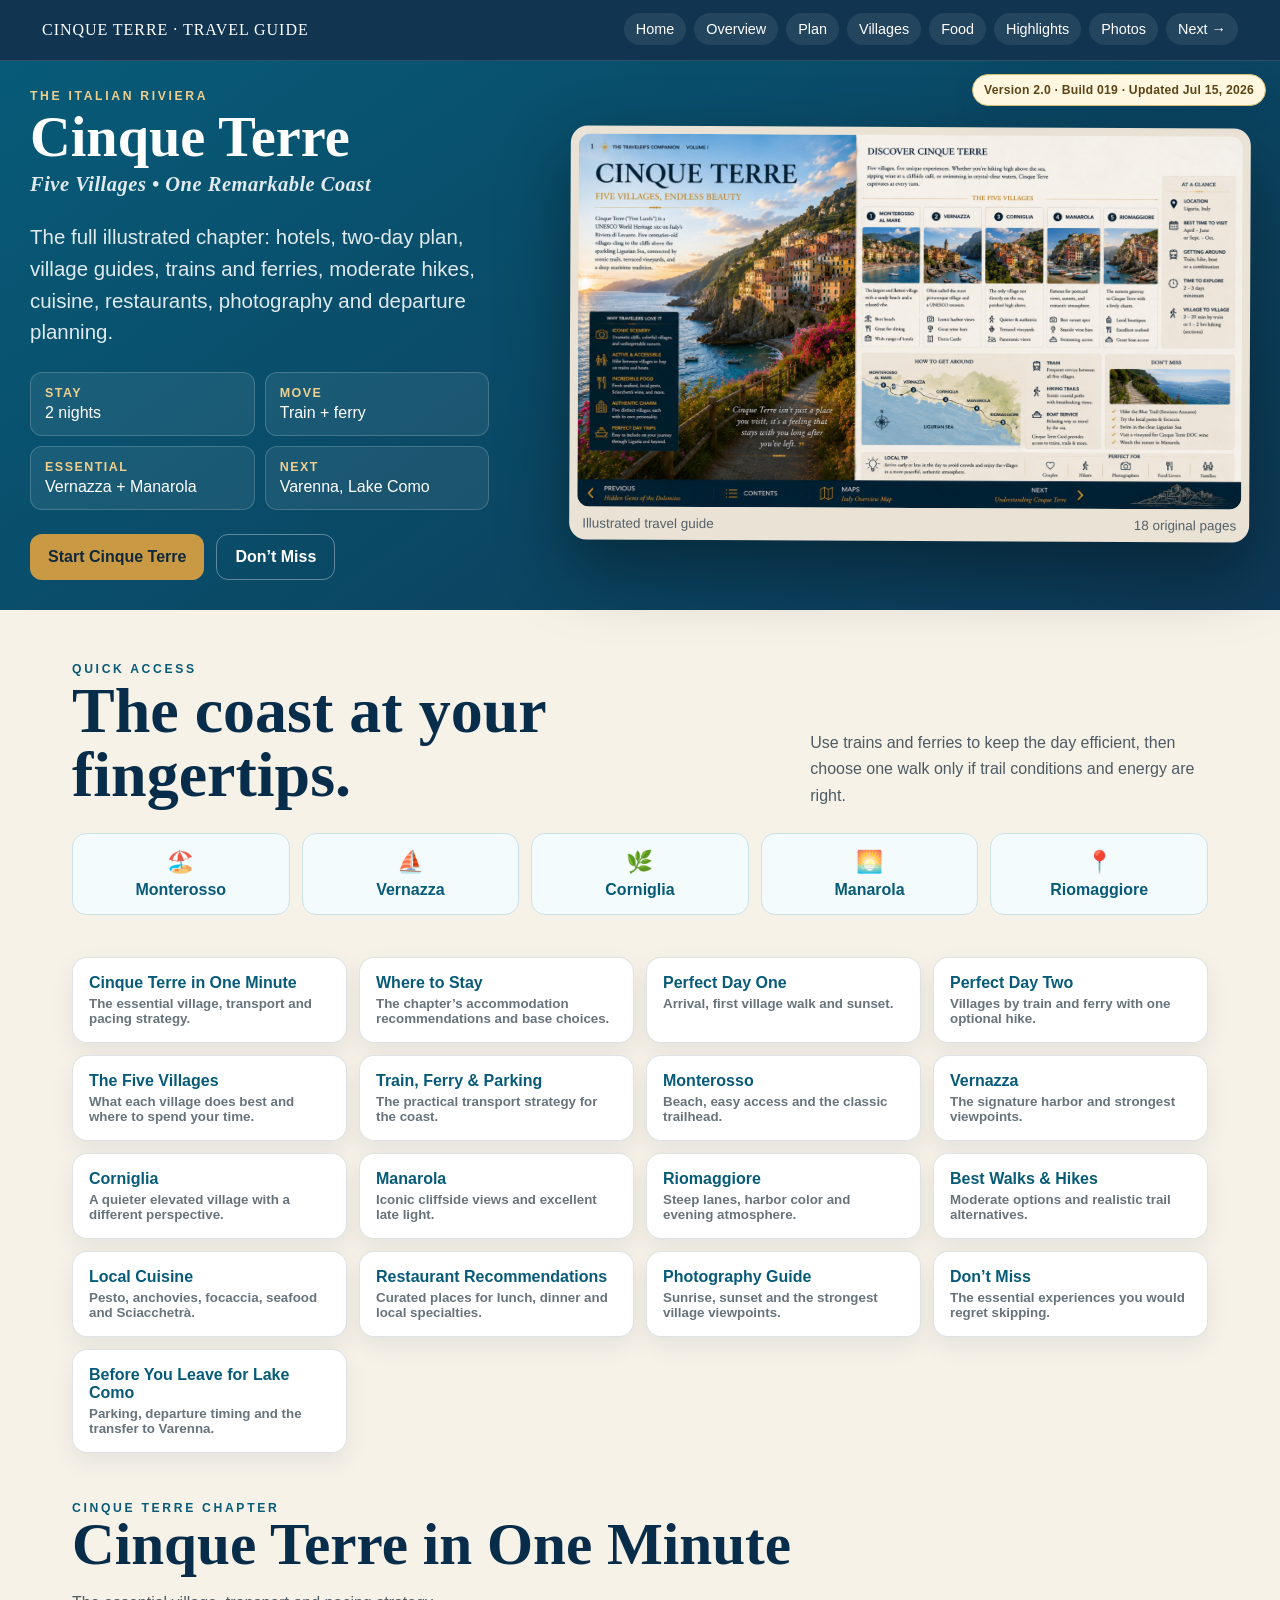
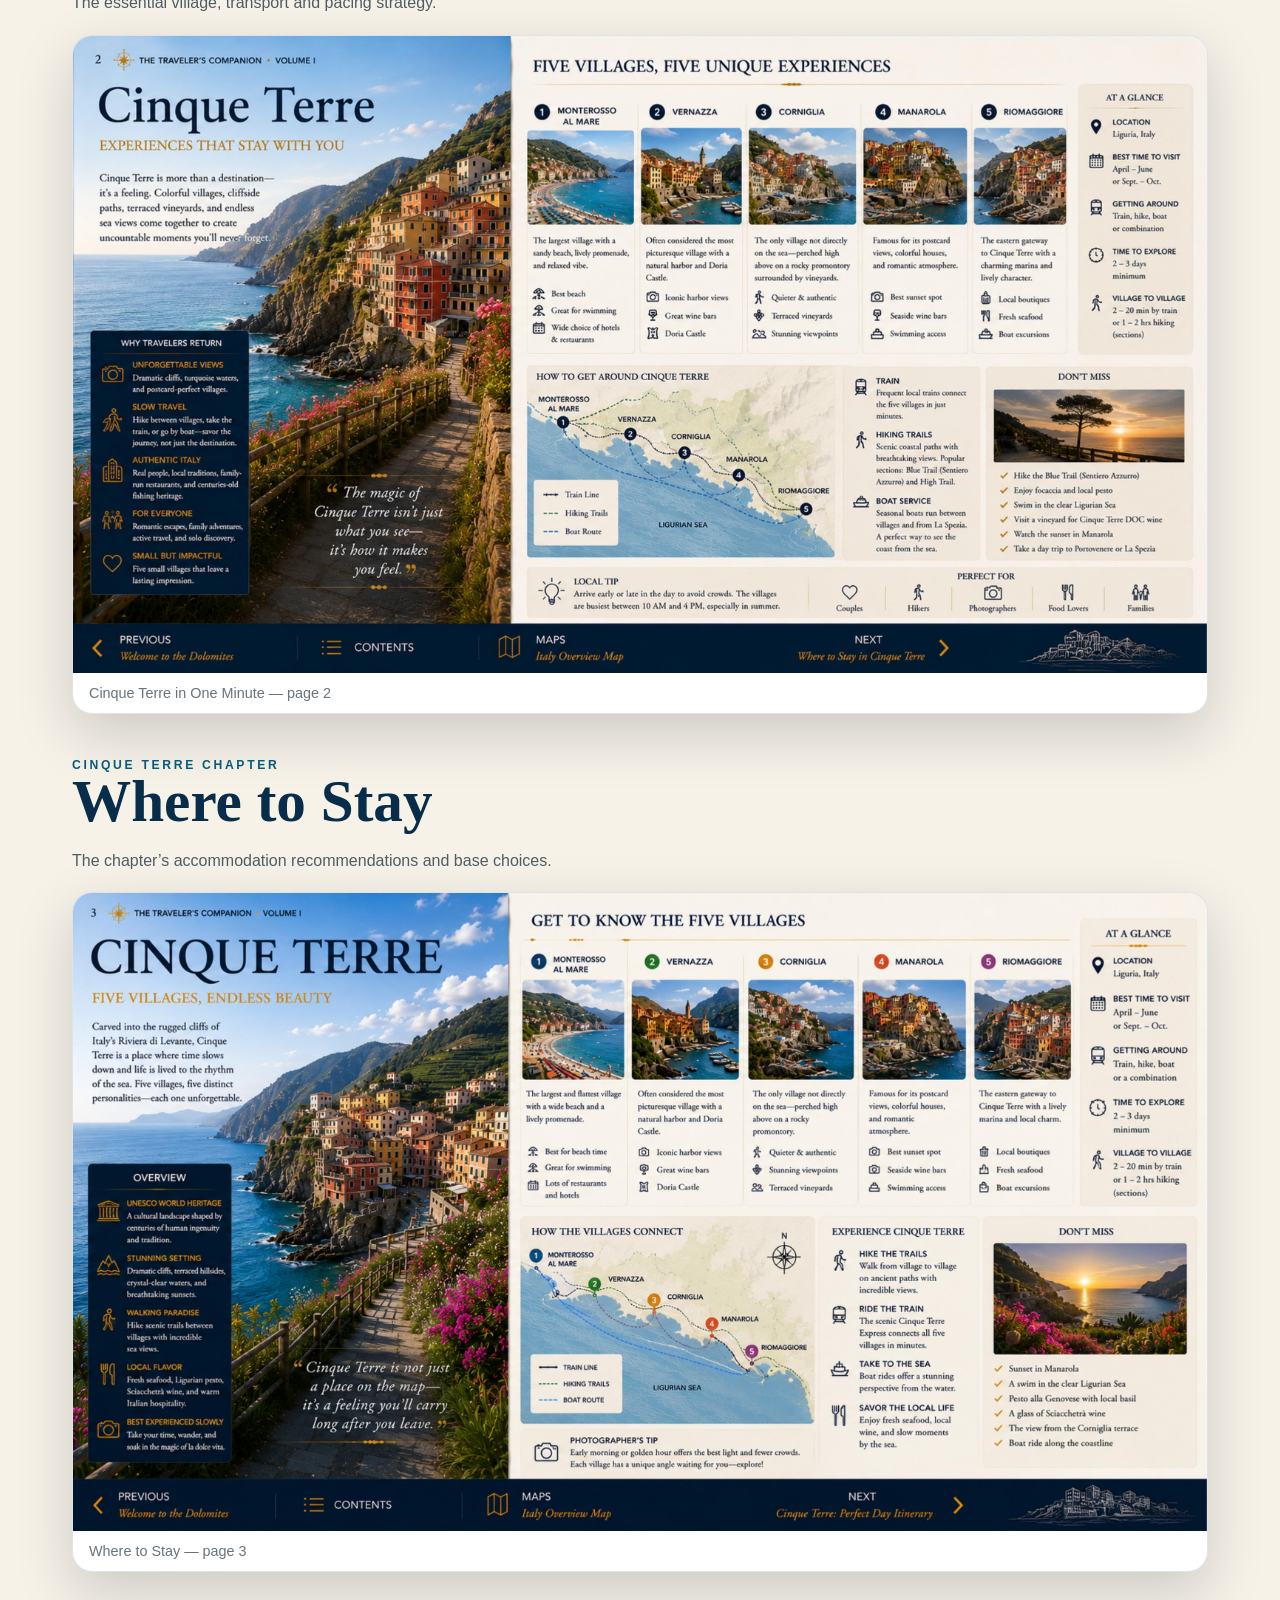
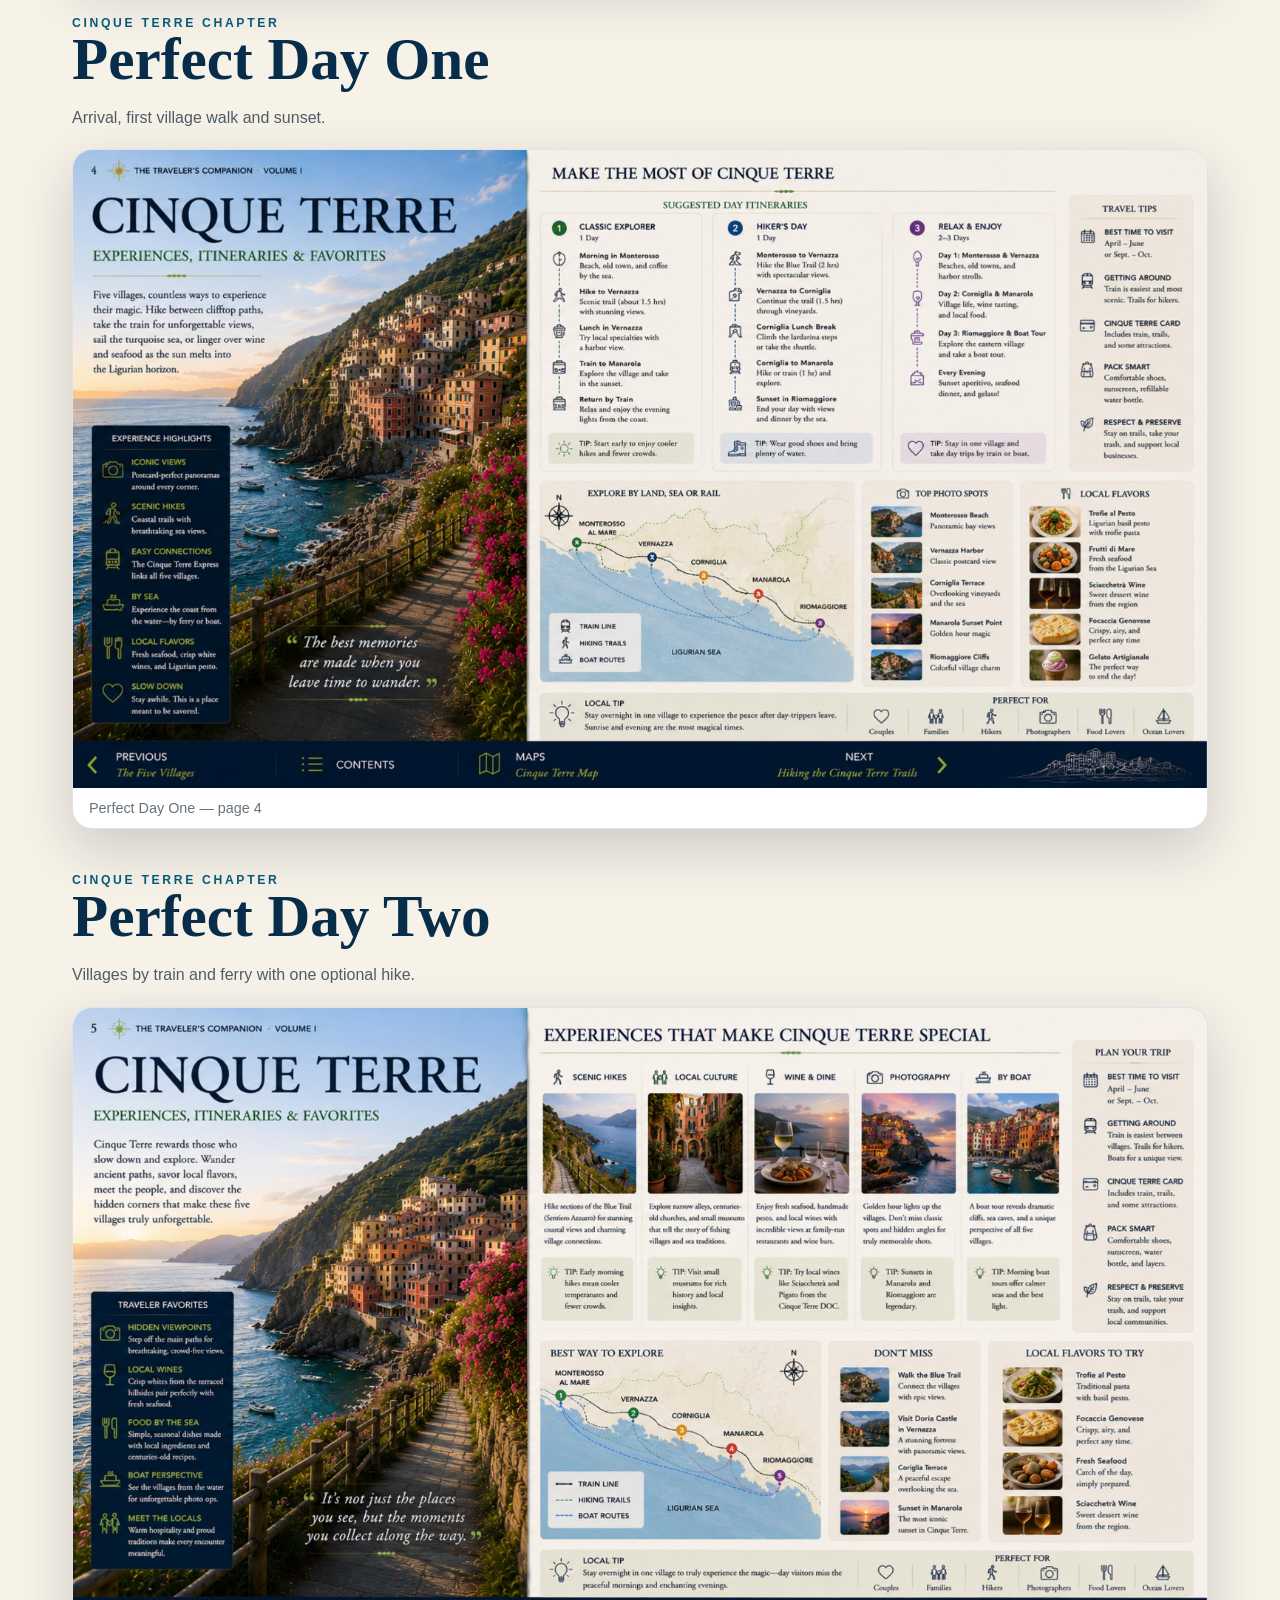
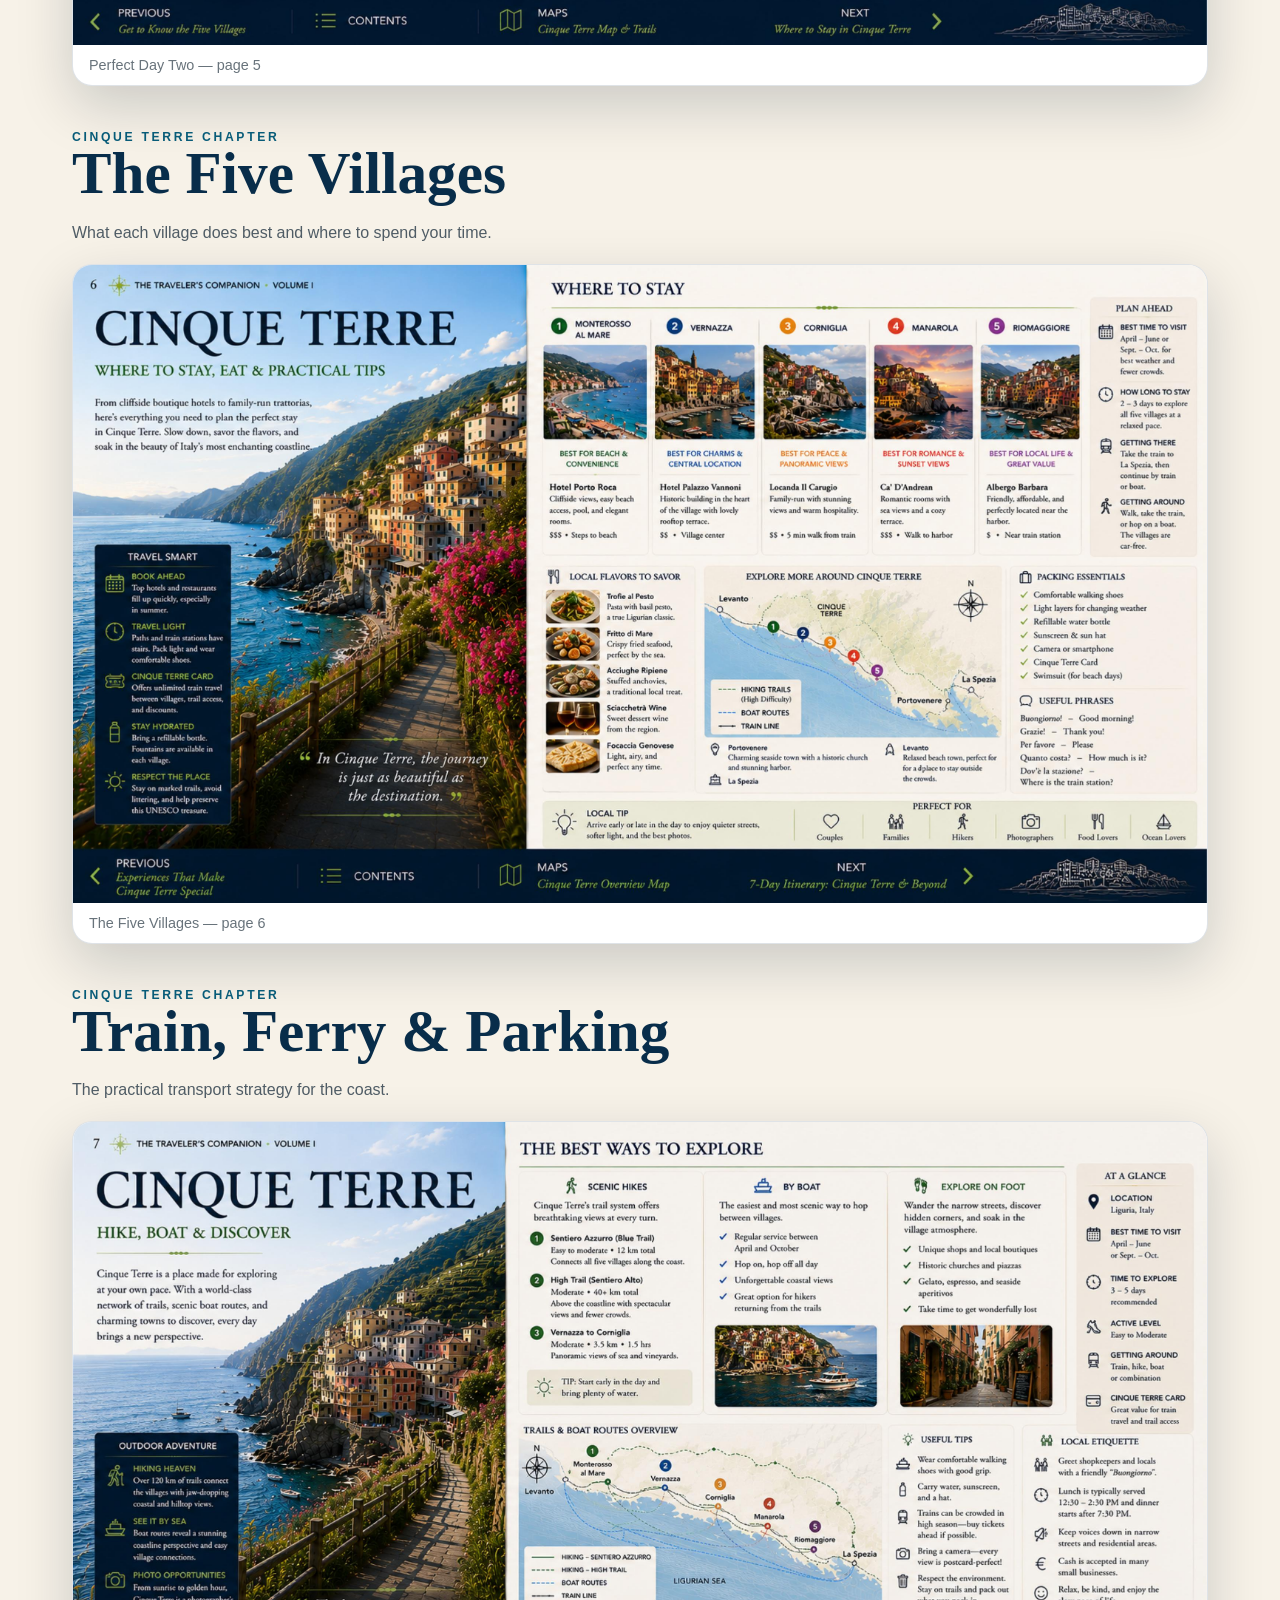
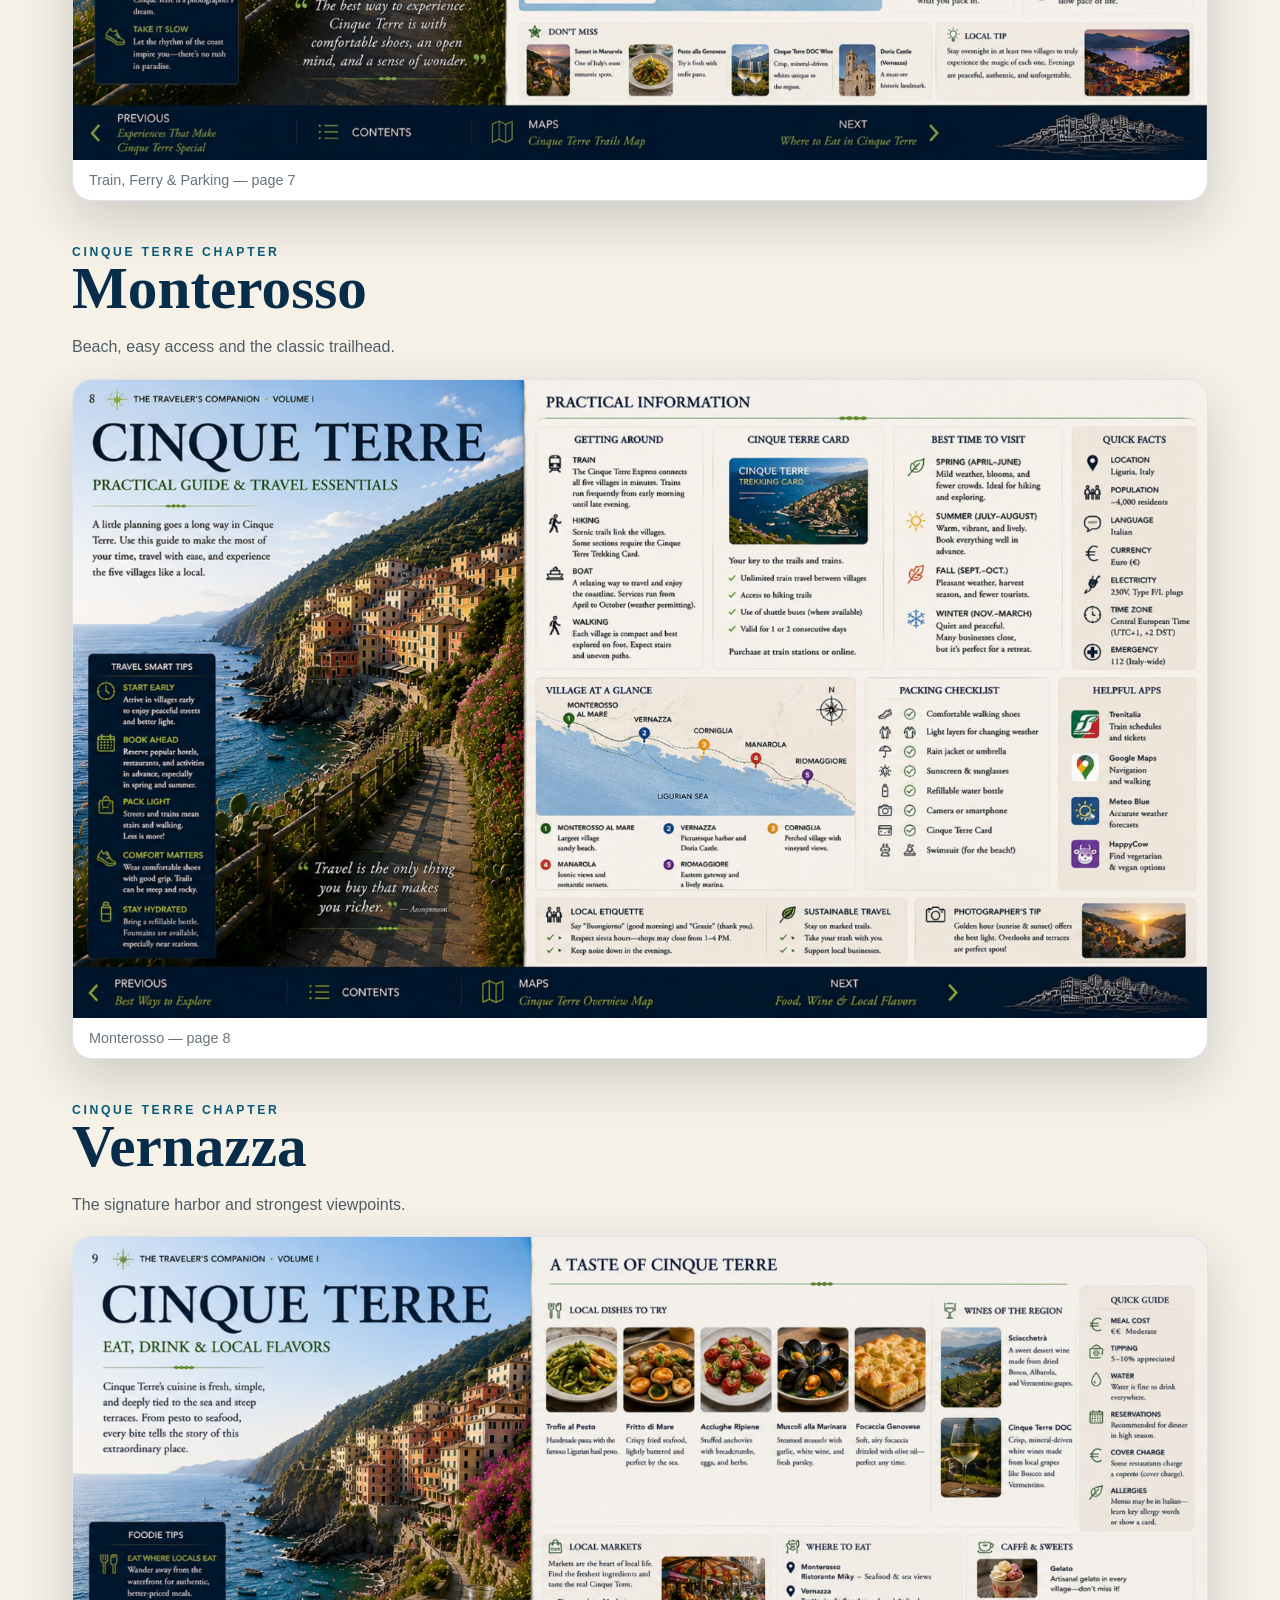
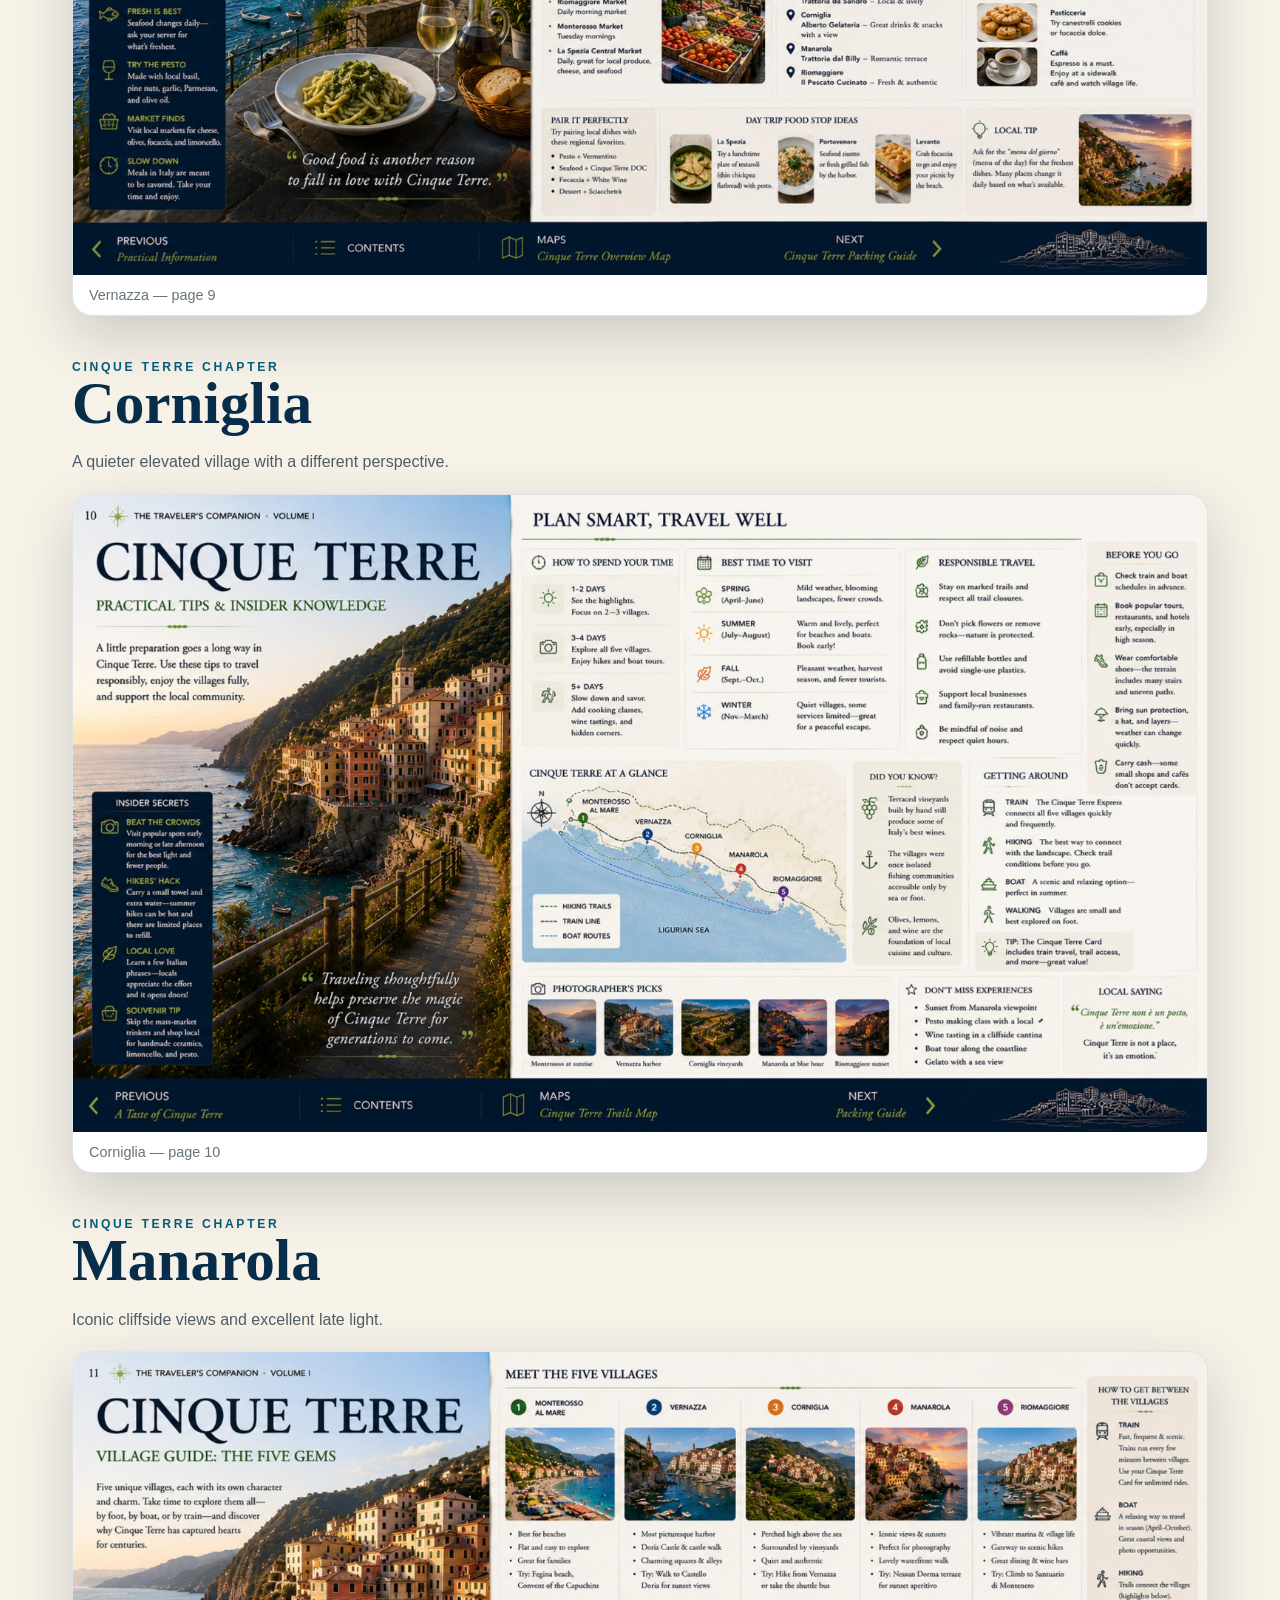
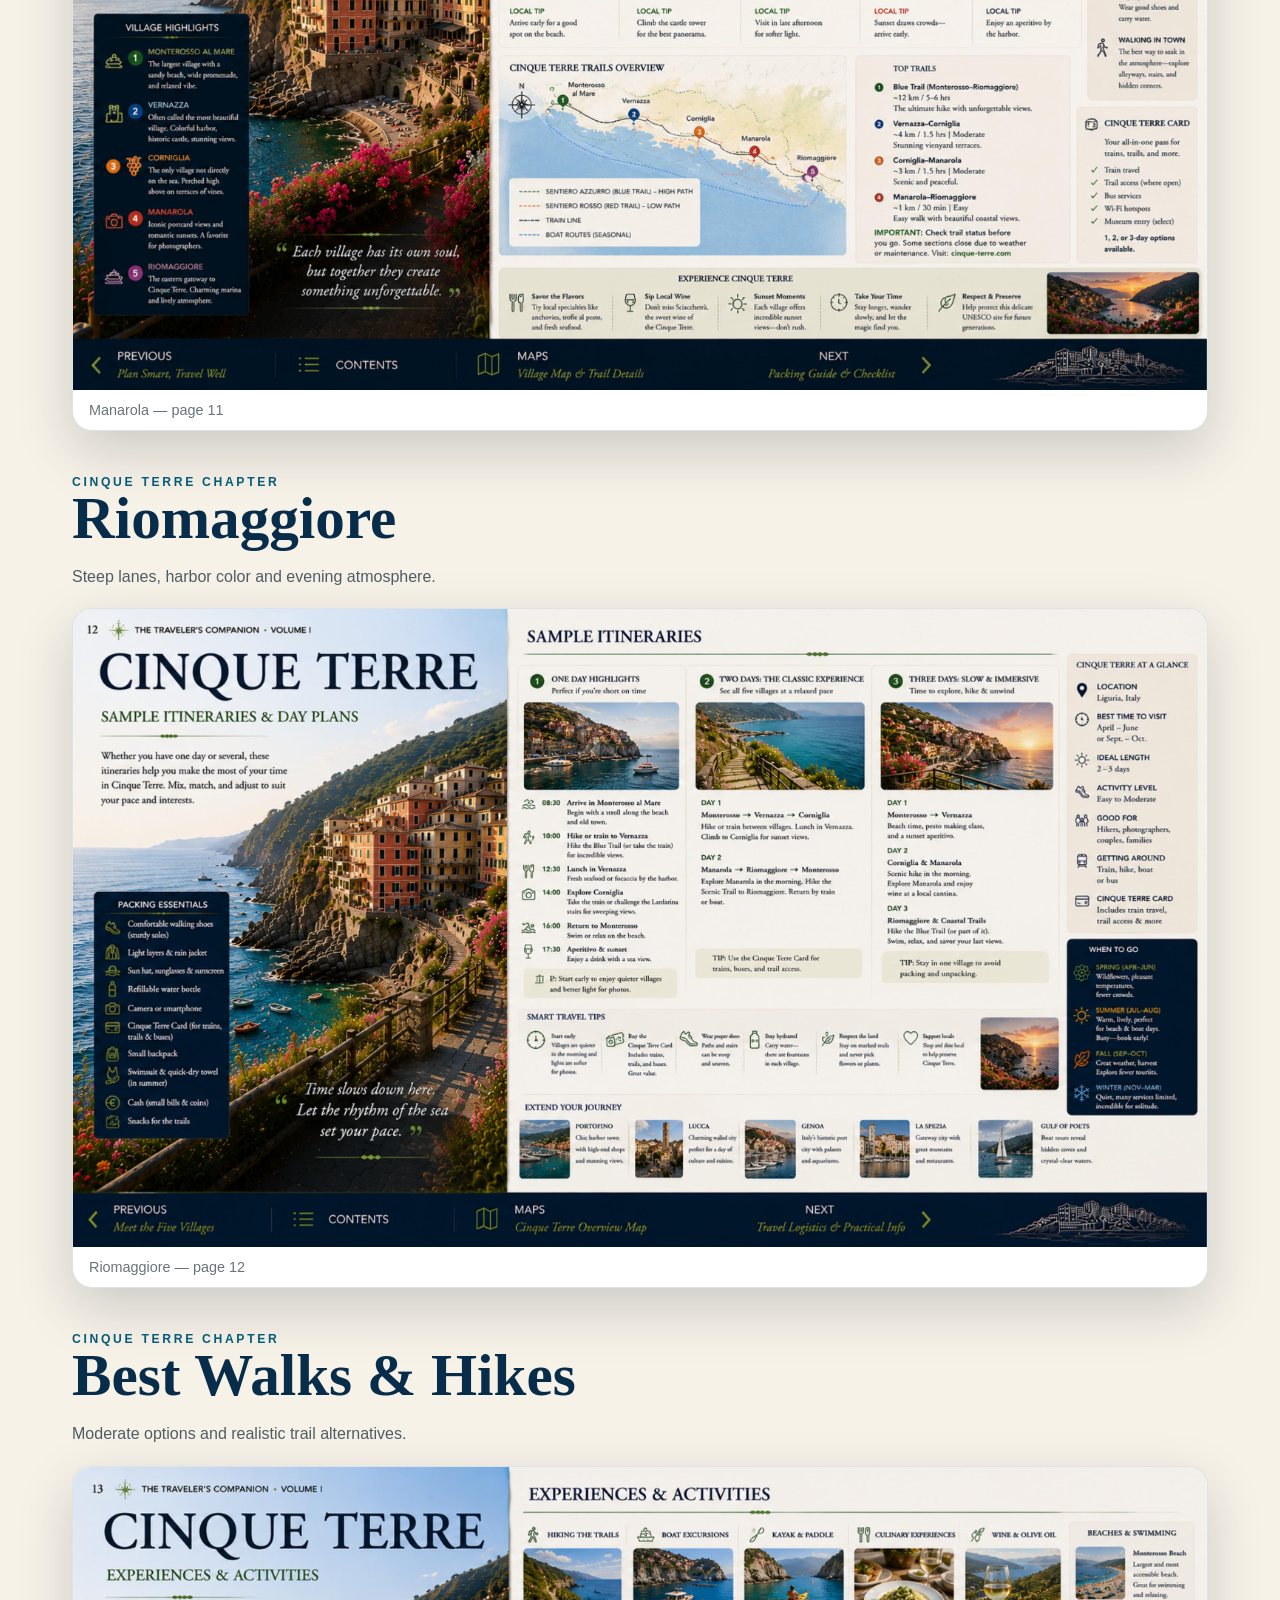
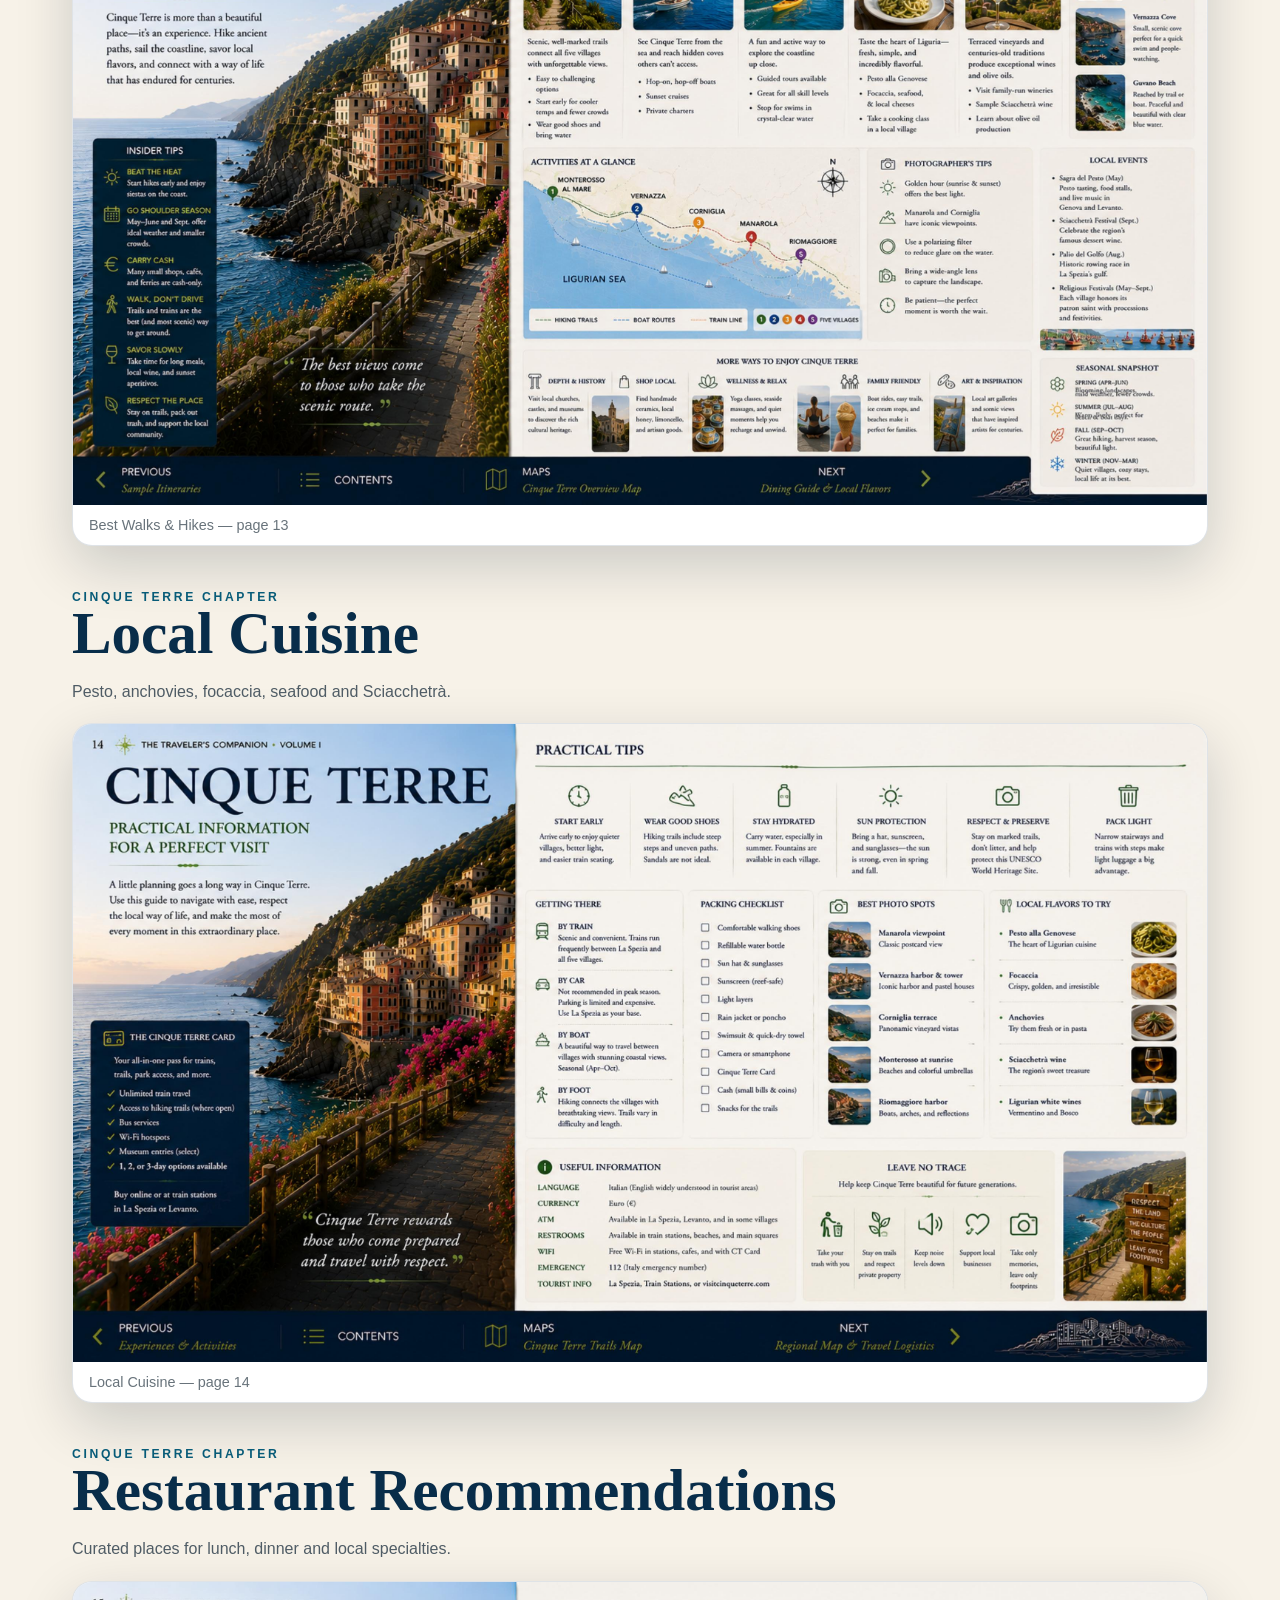
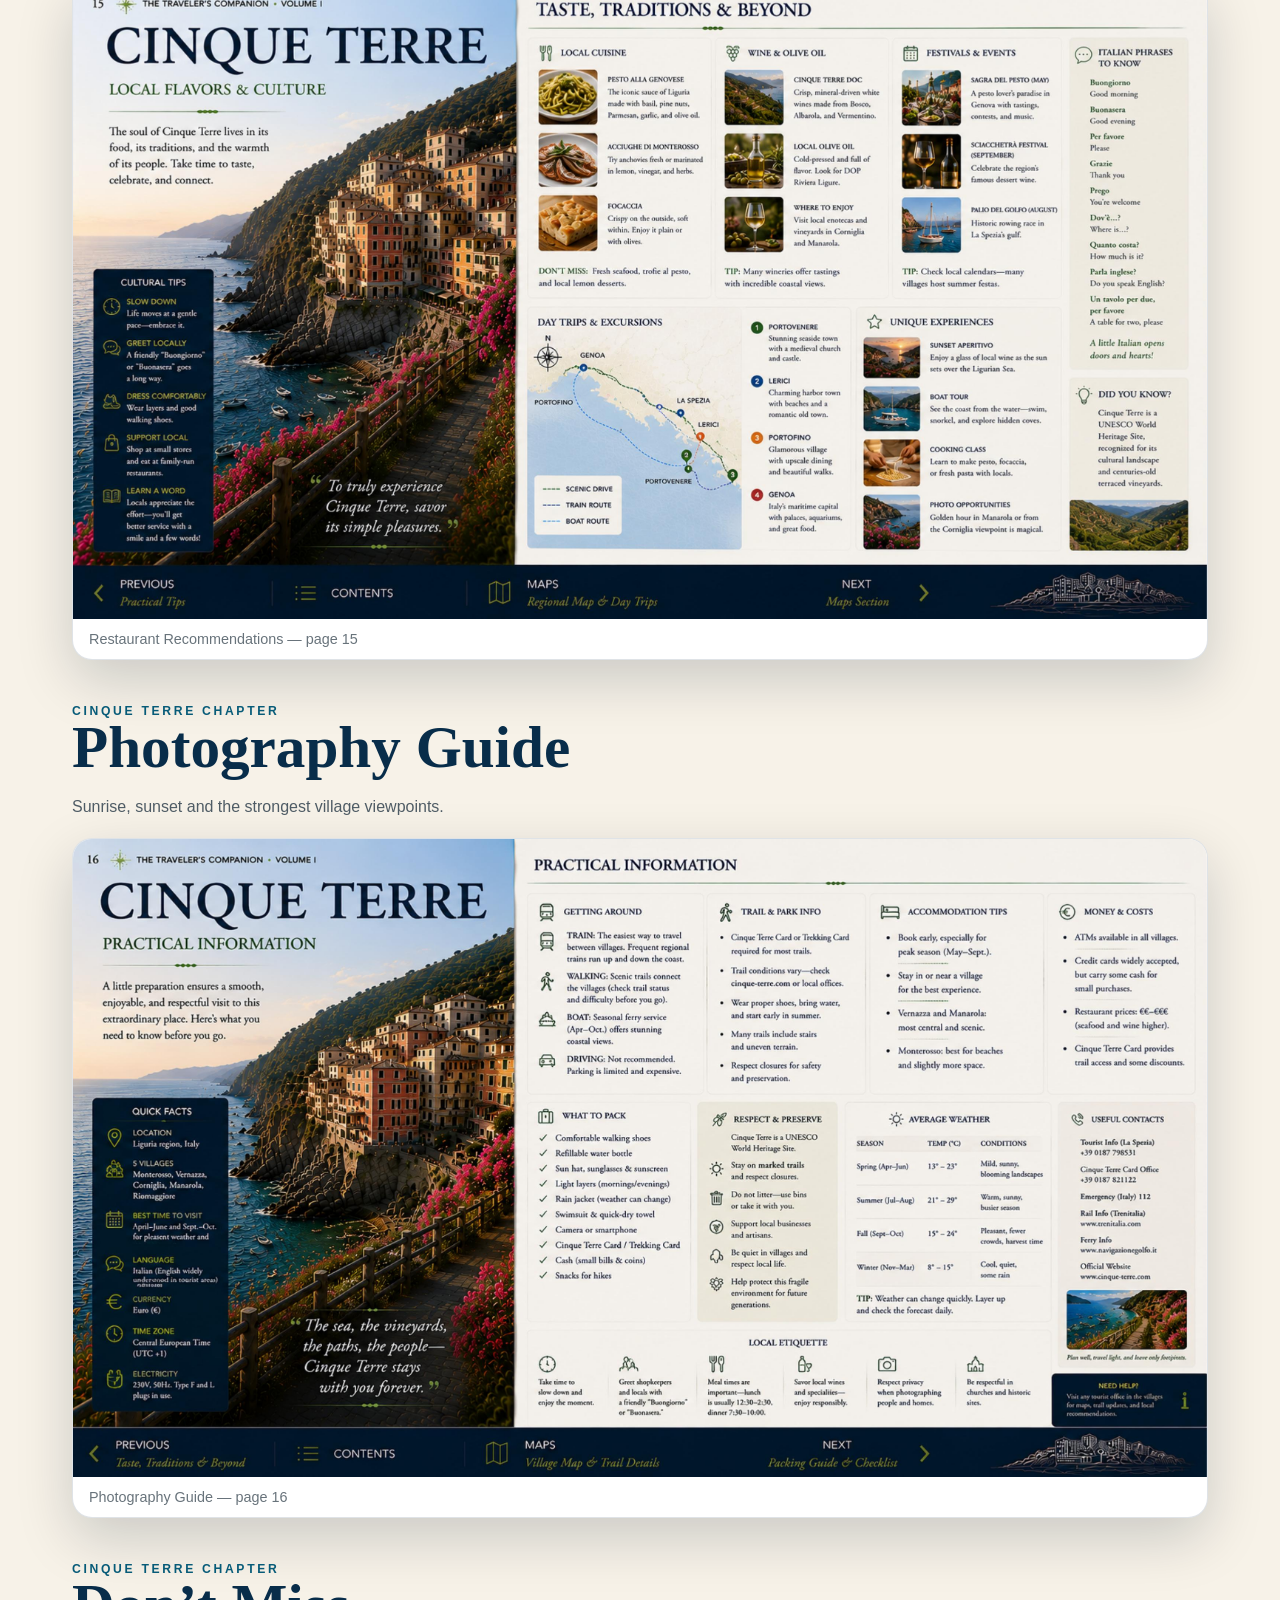
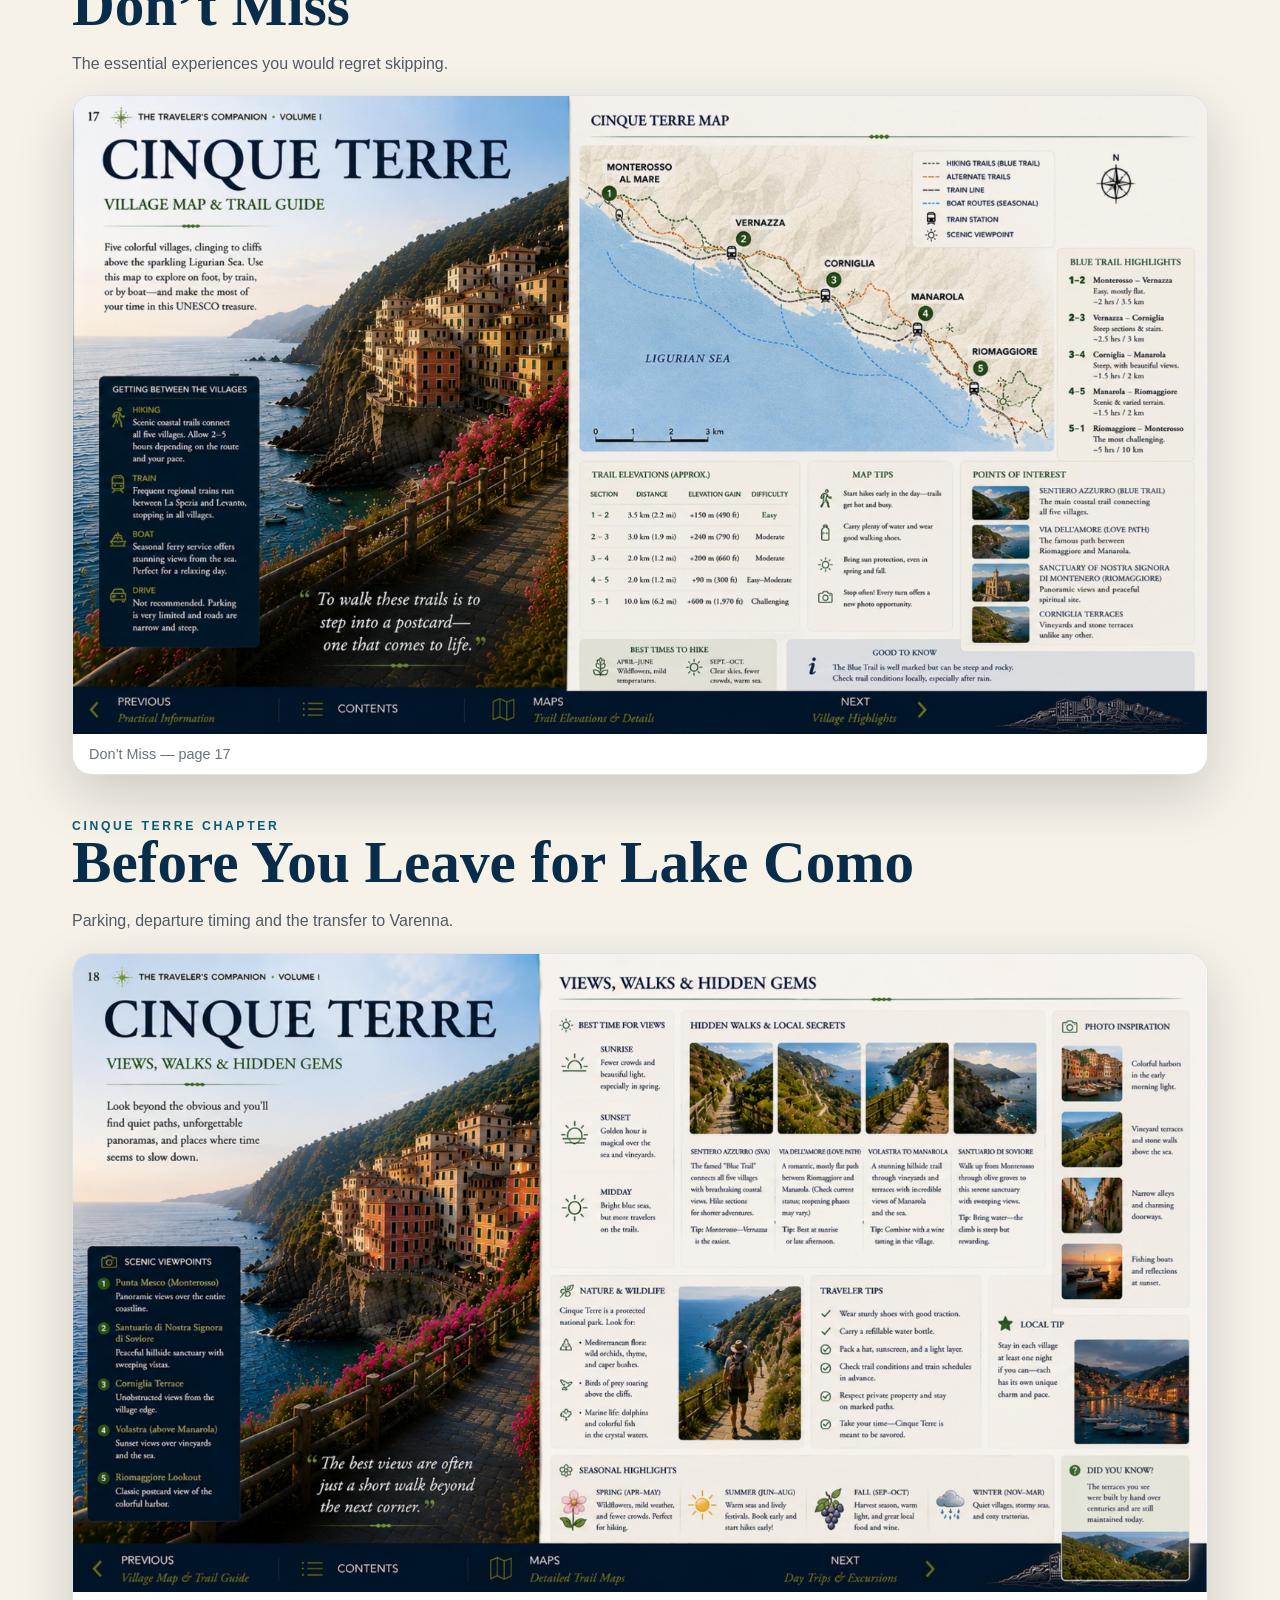
==== commit 2f45498a: "Add files via upload Build 019 — Lake Como and editorial cleanup" ====
--- a/cinque-terre.html
+++ b/cinque-terre.html
@@ -7,13 +7,13 @@
 <link rel="manifest" href="manifest.webmanifest">
 <link rel="icon" href="assets/images/app-icon.png">
 <link rel="apple-touch-icon" href="assets/images/app-icon.png">
-<link rel="stylesheet" href="assets/style.css?v=18">
+<link rel="stylesheet" href="assets/style.css?v=19">
 <title>Cinque Terre · Northern Italy Traveler's Companion</title>
 </head>
 <body>
-<div class="build-badge">Version 2.0 · Build 018 · Updated Jul 15, 2026</div>
+<div class="build-badge">Version 2.0 · Build 019 · Updated Jul 15, 2026</div>
 <header class="topbar"><div class="topbar-inner">
-<div class="brand">CINQUE TERRE · COMPLETE CHAPTER</div>
+<div class="brand">CINQUE TERRE · TRAVEL GUIDE</div>
 <nav class="nav"><a href="index.html">Home</a><a href="#briefing">Overview</a><a href="#day-one">Plan</a><a href="#villages">Villages</a><a href="#cuisine">Food</a><a href="#dont-miss">Highlights</a><a href="#photography">Photos</a><a href="lake-como.html">Next →</a></nav>
 </div></header>
 
@@ -34,7 +34,7 @@
 </div>
 <div class="book-window">
 <img src="assets/images/chapter-cinque-01.jpg" alt="Cinque Terre chapter cover">
-<div class="book-label"><span>Interactive illustrated edition</span><span>18 original pages</span></div>
+<div class="book-label"><span>Illustrated travel guide</span><span>18 original pages</span></div>
 </div>
 </div>
 </section>
@@ -218,8 +218,8 @@
 
 <div class="lightbox" id="lightbox" aria-hidden="true"><button aria-label="Close">×</button><img alt=""></div>
 <div class="bottomnav"><a href="index.html">Home</a><a href="#day-one">Days</a><a href="#villages">Villages</a><a href="#dont-miss">Highlights</a></div>
-<footer>Cinque Terre · Complete chapter</footer>
-<div class="build-footer">Version 2.0 · Build 018 · Updated Jul 15, 2026</div>
+<footer>Cinque Terre · Northern Italy Traveler’s Companion</footer>
+<div class="build-footer">Version 2.0 · Build 019 · Updated Jul 15, 2026</div>
 <script>
 const lb=document.getElementById('lightbox'), lbImg=lb.querySelector('img');
 document.querySelectorAll('.page-spread img').forEach(image=>image.addEventListener('click',()=>{lbImg.src=image.src;lbImg.alt=image.alt;lb.classList.add('open')}));
@@ -227,7 +227,7 @@
 lb.querySelector('button').addEventListener('click',closeLB);
 lb.addEventListener('click',event=>{if(event.target===lb)closeLB()});
 document.addEventListener('keydown',event=>{if(event.key==='Escape')closeLB()});
-if('serviceWorker' in navigator){navigator.serviceWorker.register('service-worker.js?v=18')}
+if('serviceWorker' in navigator){navigator.serviceWorker.register('service-worker.js?v=19')}
 </script>
 </body>
 </html>
--- a/assets/style.css
+++ b/assets/style.css
@@ -876,3 +876,78 @@
   .coastal-index,.coastal-action-grid{grid-template-columns:1fr}
   .build-badge{top:auto;bottom:72px;right:10px}
 }
+
+
+/* Lake Como chapter and editorial cleanup — Build 019 */
+.como-complete-hero{
+  background:linear-gradient(145deg,#31576a,#132f3c);
+  color:#fff;
+  padding:28px 24px 30px;
+}
+.como-complete-hero .destination-inner{
+  max-width:1220px;
+  grid-template-columns:minmax(330px,.78fr) minmax(540px,1.22fr);
+  gap:42px;
+  align-items:center;
+}
+.como-complete-hero .destination-copy h1{
+  font-size:clamp(3.2rem,4.4vw,4.8rem);
+  line-height:.94;
+  margin:8px 0 12px;
+  white-space:nowrap;
+}
+.lake-index{
+  display:grid;
+  grid-template-columns:repeat(4,1fr);
+  gap:12px;
+  margin:22px 0 48px;
+}
+.lake-index a{
+  text-decoration:none;
+  background:#fff;
+  border:1px solid var(--line);
+  border-radius:15px;
+  padding:16px;
+  color:#31576a;
+  font-weight:850;
+  box-shadow:0 9px 22px rgba(8,45,74,.08);
+}
+.lake-index small{
+  display:block;
+  color:var(--muted);
+  font-weight:600;
+  margin-top:4px;
+}
+.lake-action-grid{
+  display:grid;
+  grid-template-columns:repeat(4,1fr);
+  gap:12px;
+  margin:20px 0 42px;
+}
+.lake-action{
+  display:block;
+  text-decoration:none;
+  text-align:center;
+  background:#f5f9fa;
+  border:1px solid #cadbe3;
+  border-radius:14px;
+  padding:15px 10px;
+  color:#31576a;
+  font-weight:850;
+}
+.lake-action span{
+  display:block;
+  font-size:1.35rem;
+  margin-bottom:6px;
+}
+@media(max-width:1000px){
+  .lake-index{grid-template-columns:repeat(2,1fr)}
+  .lake-action-grid{grid-template-columns:repeat(2,1fr)}
+}
+@media(max-width:980px){
+  .como-complete-hero .destination-inner{grid-template-columns:1fr}
+  .como-complete-hero .destination-copy h1{white-space:normal}
+}
+@media(max-width:520px){
+  .lake-index,.lake-action-grid{grid-template-columns:1fr}
+}
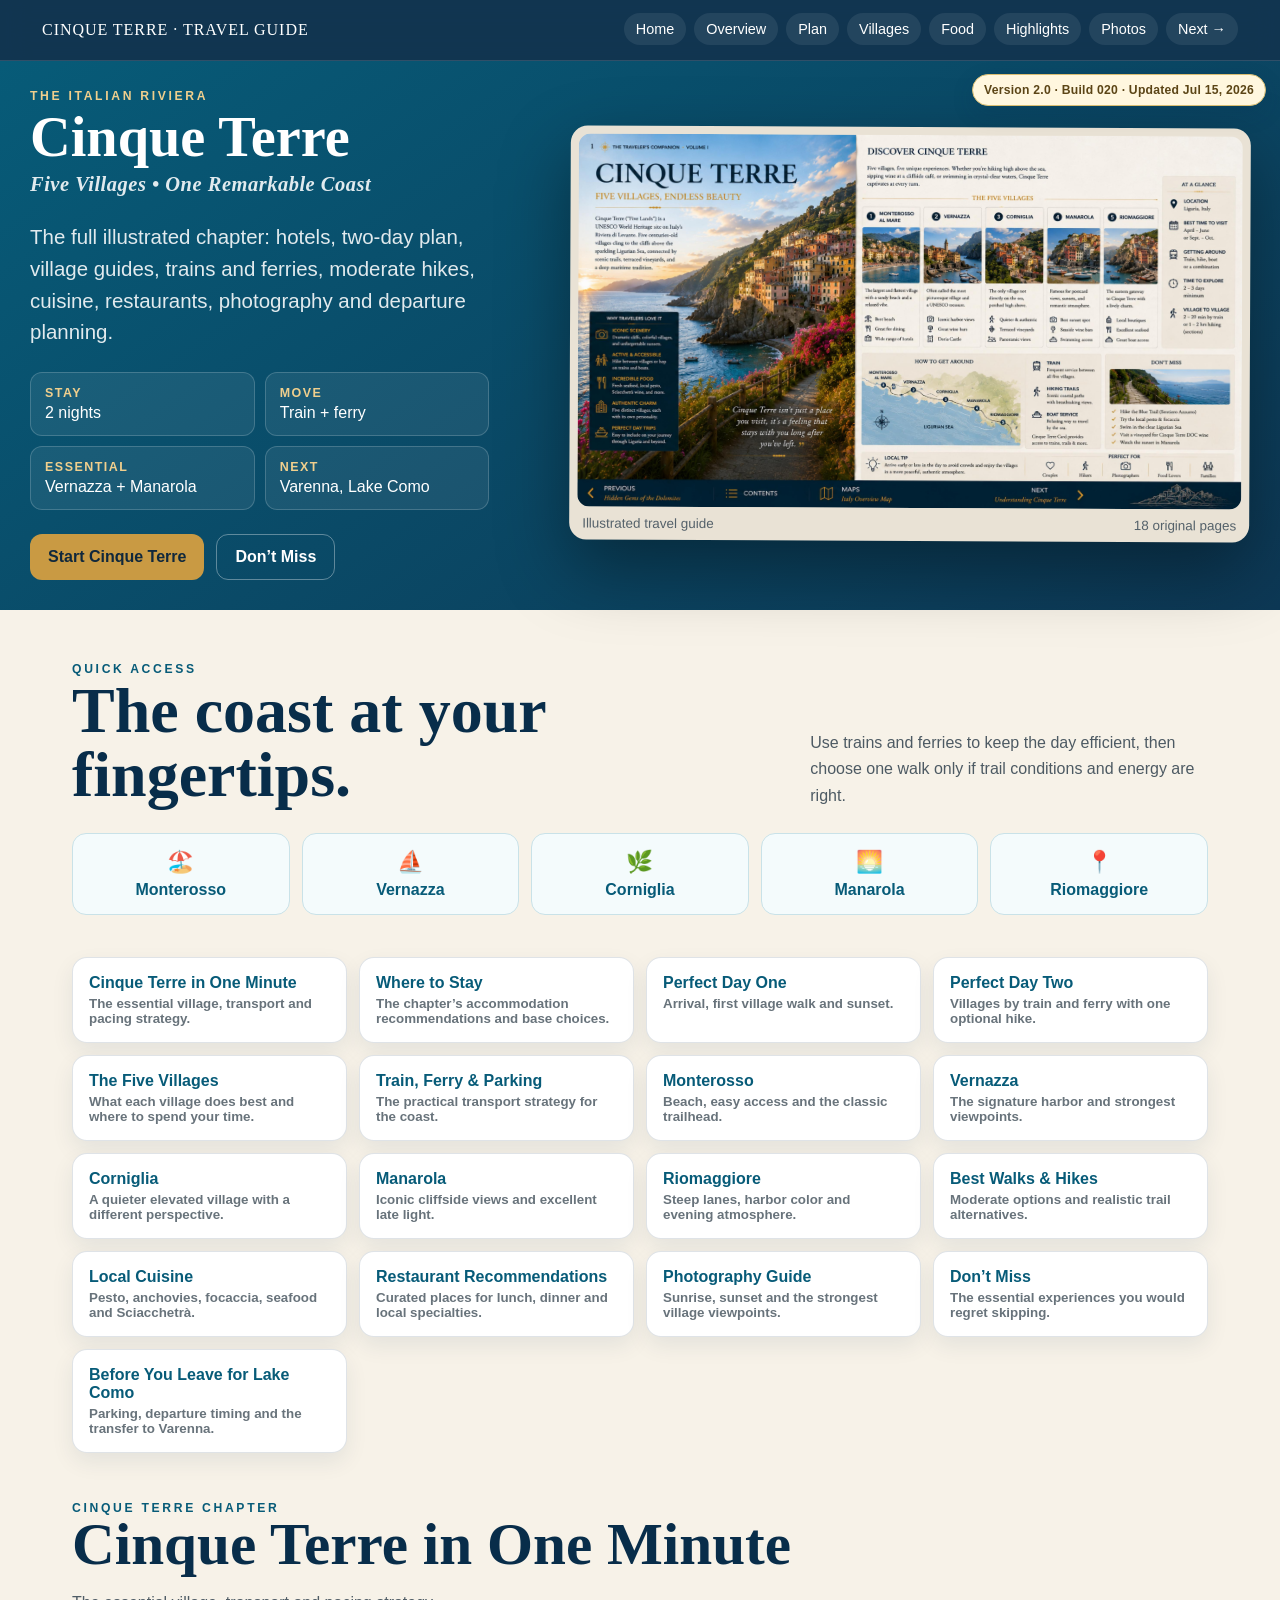
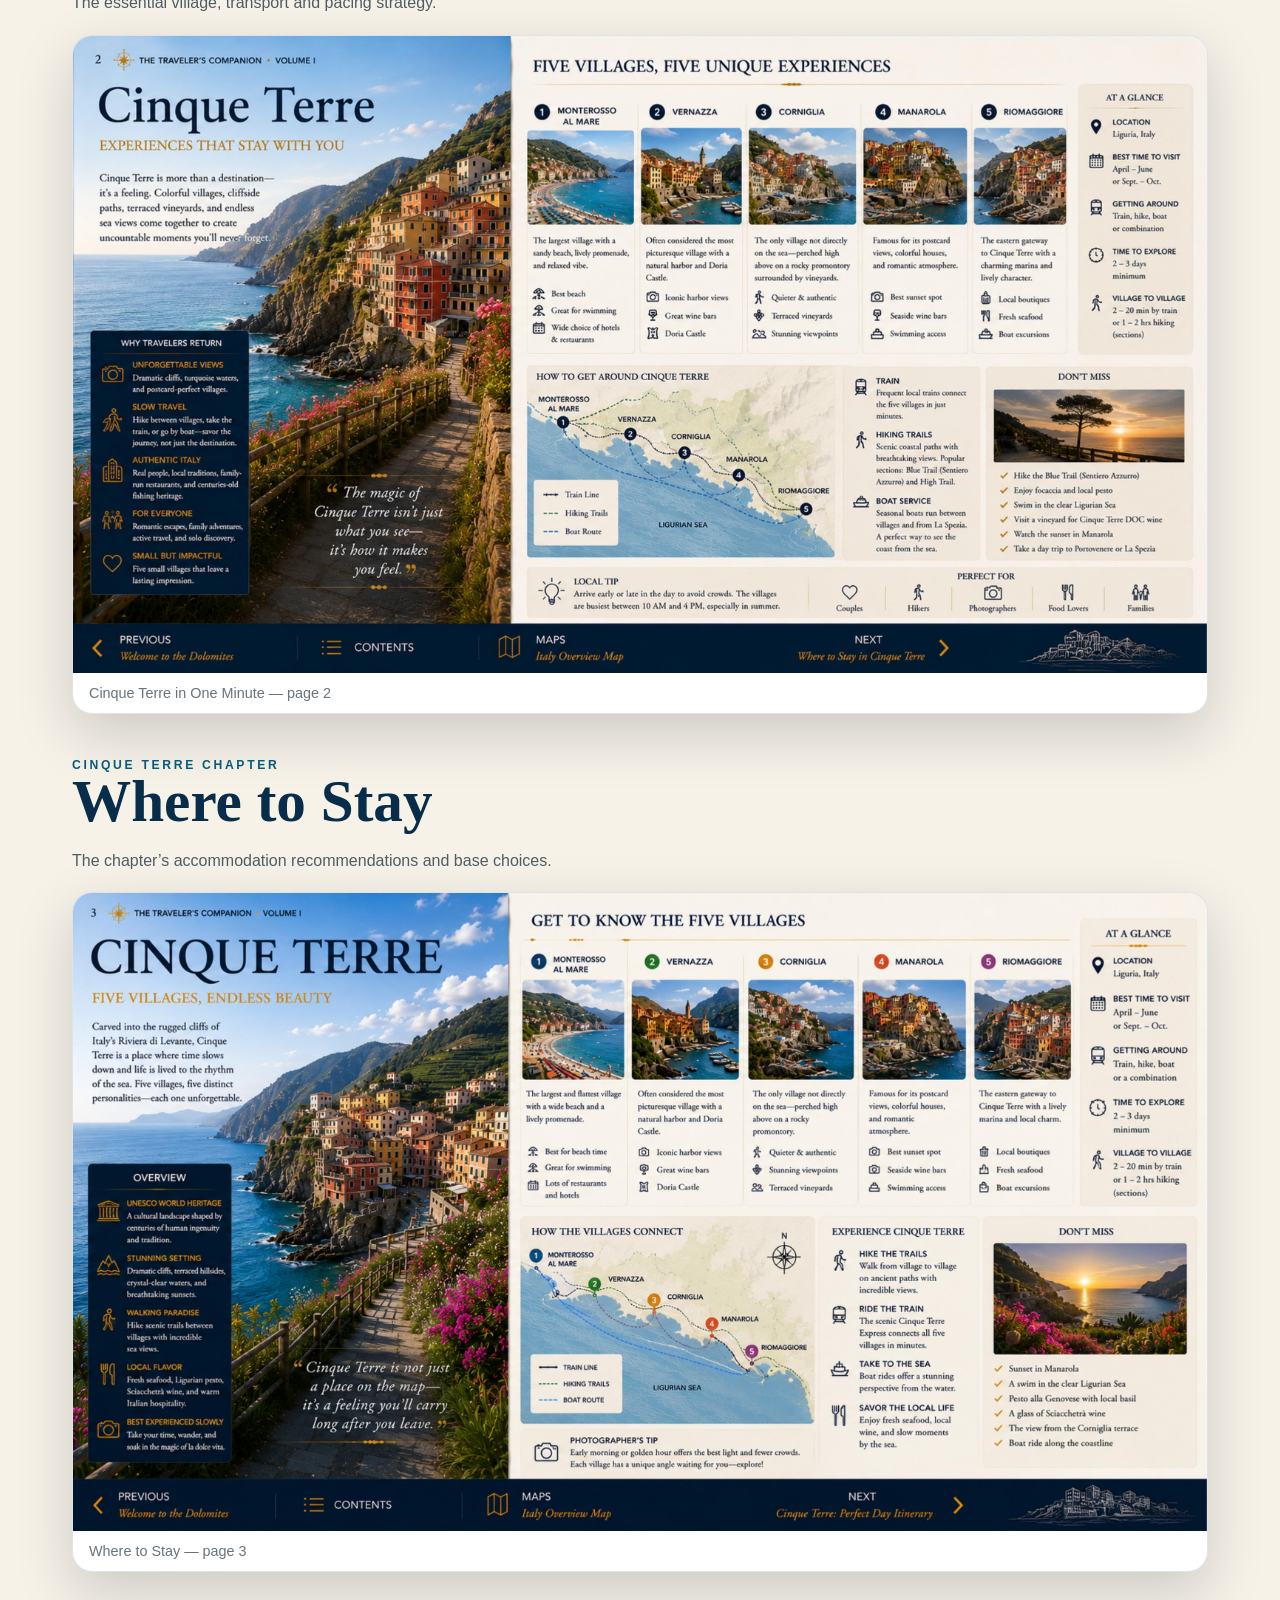
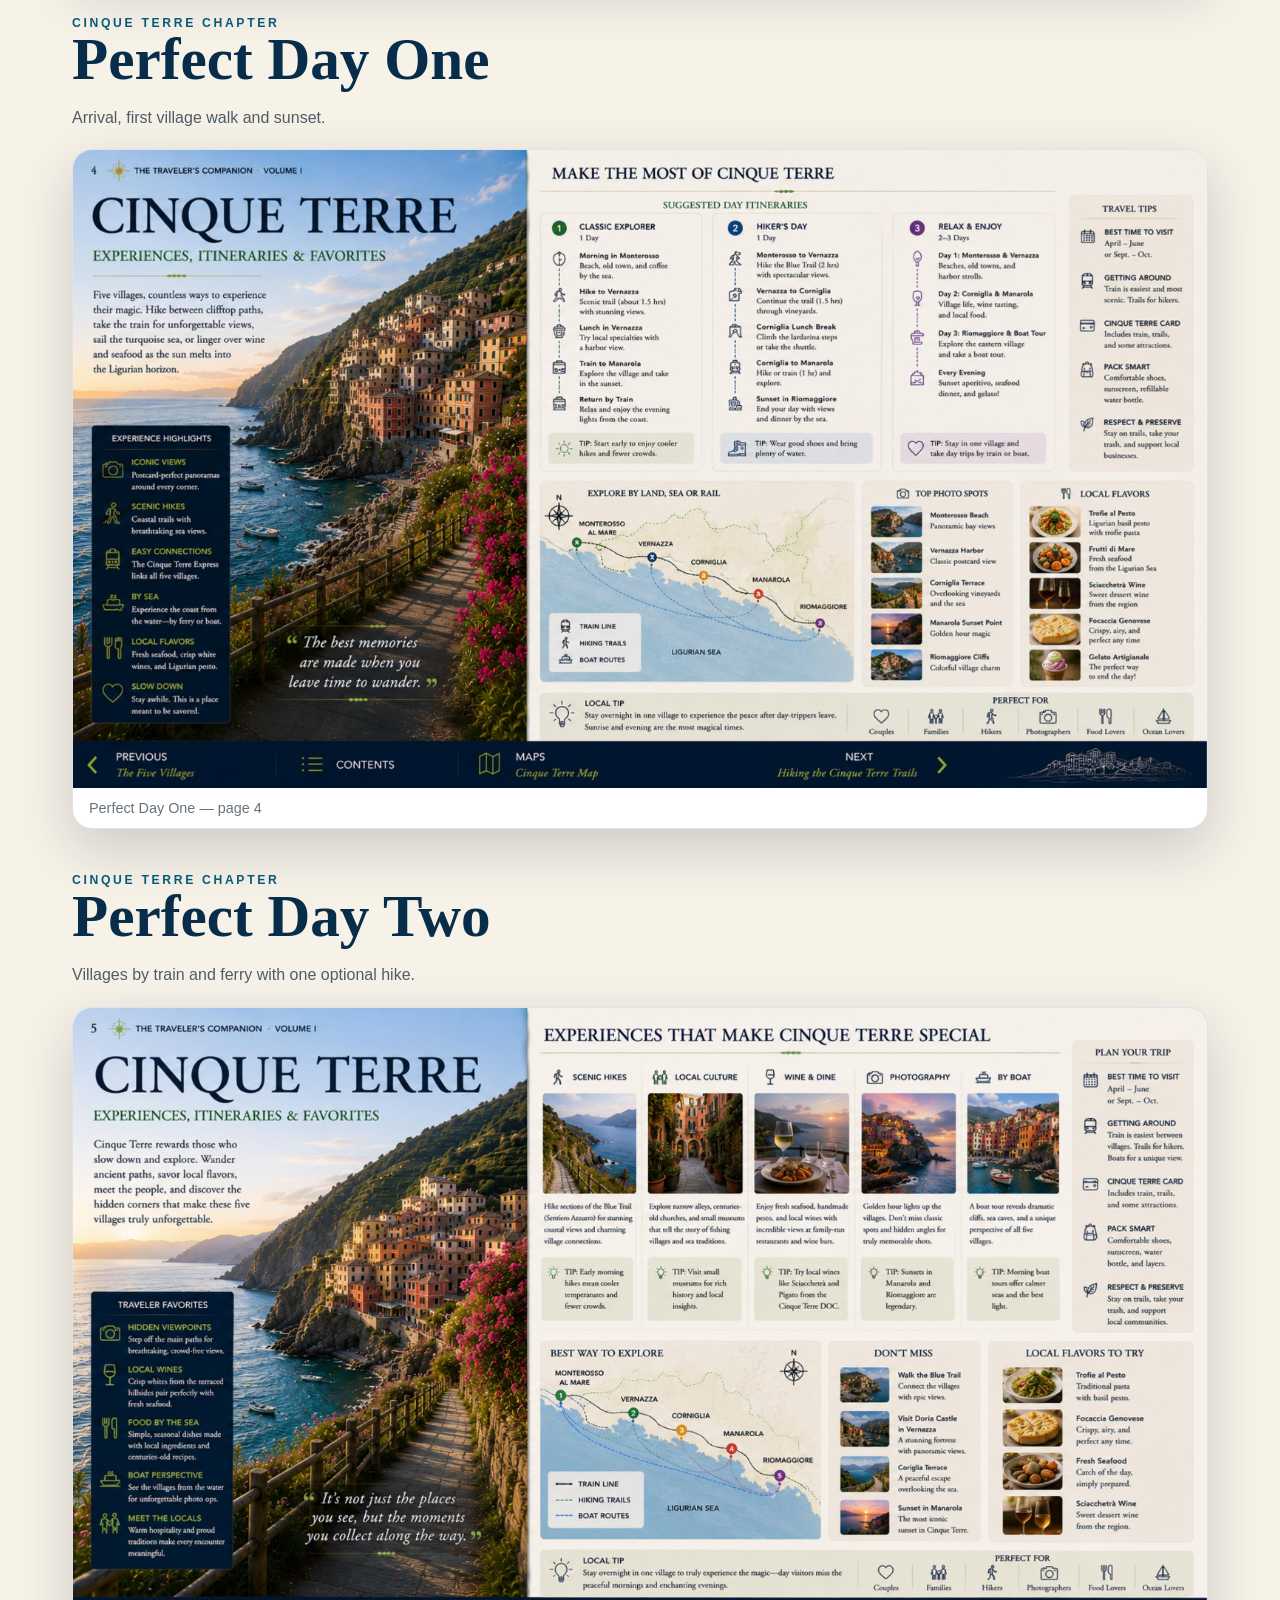
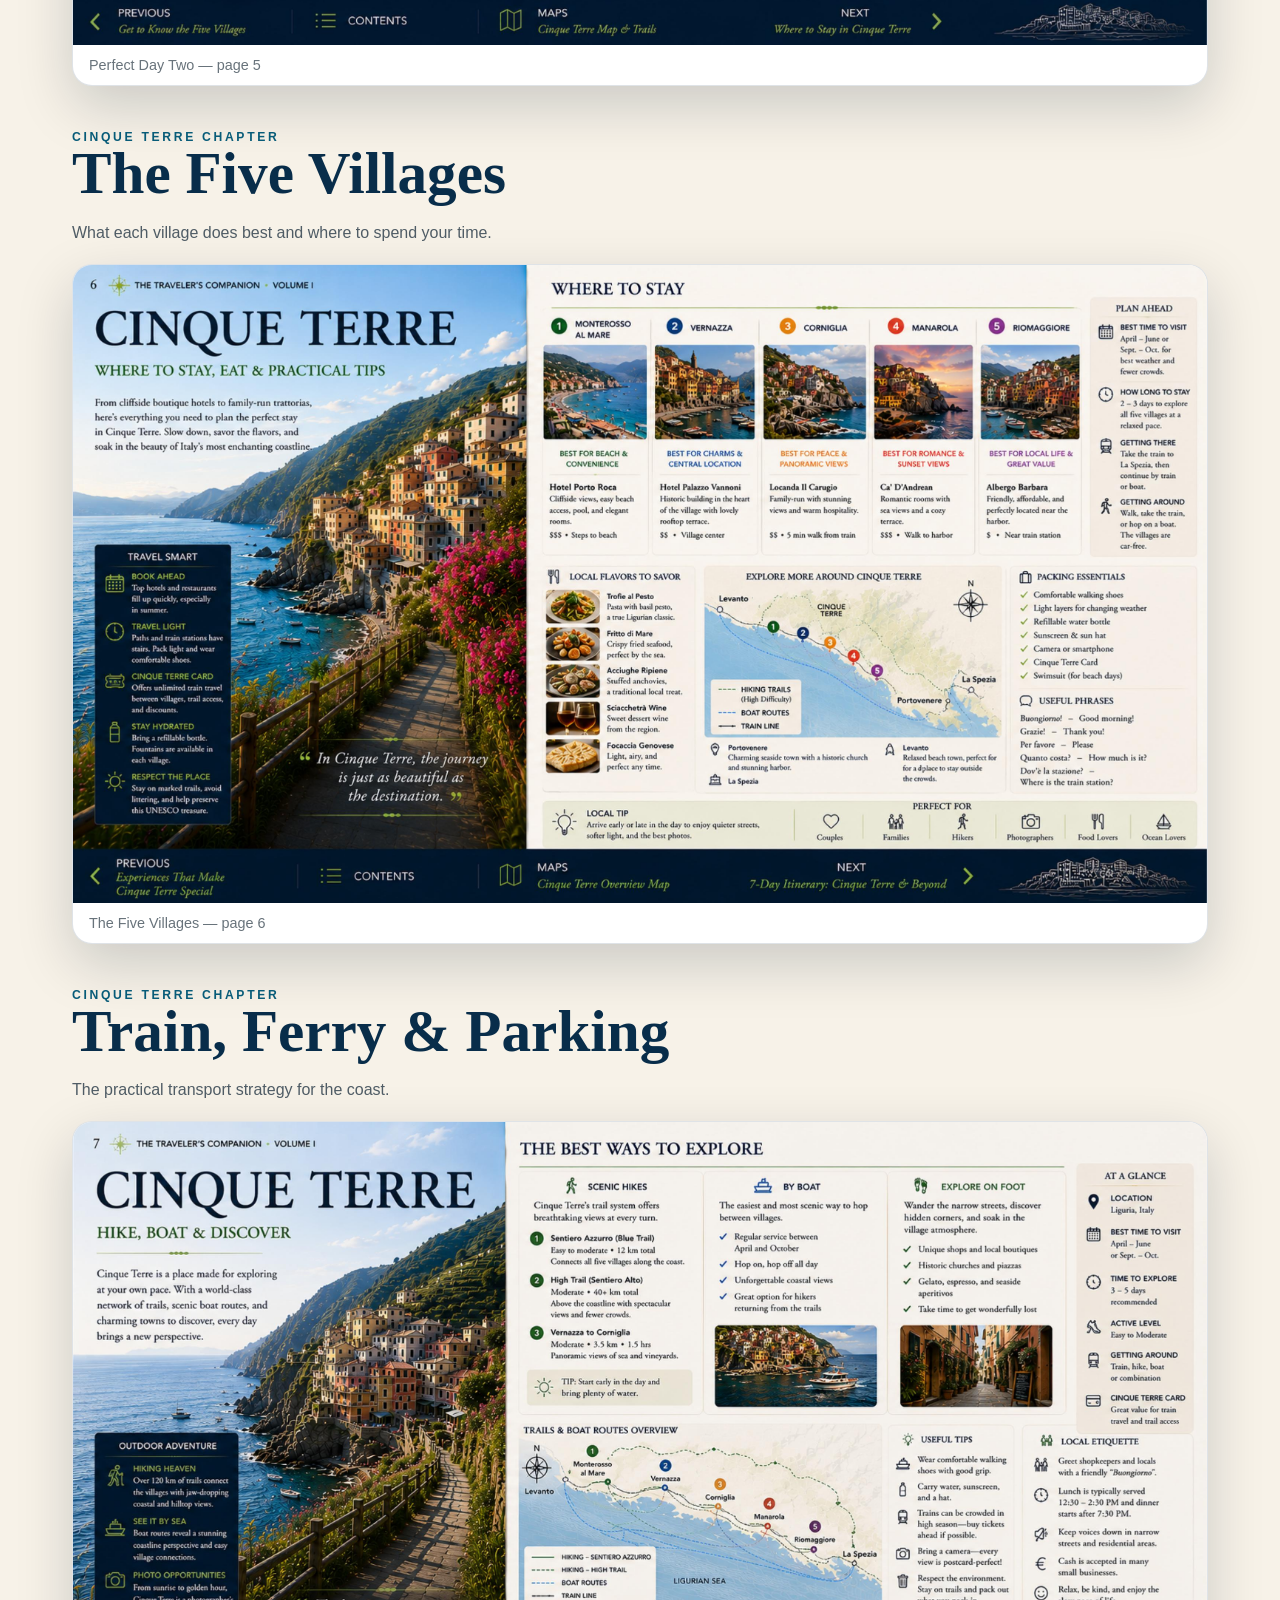
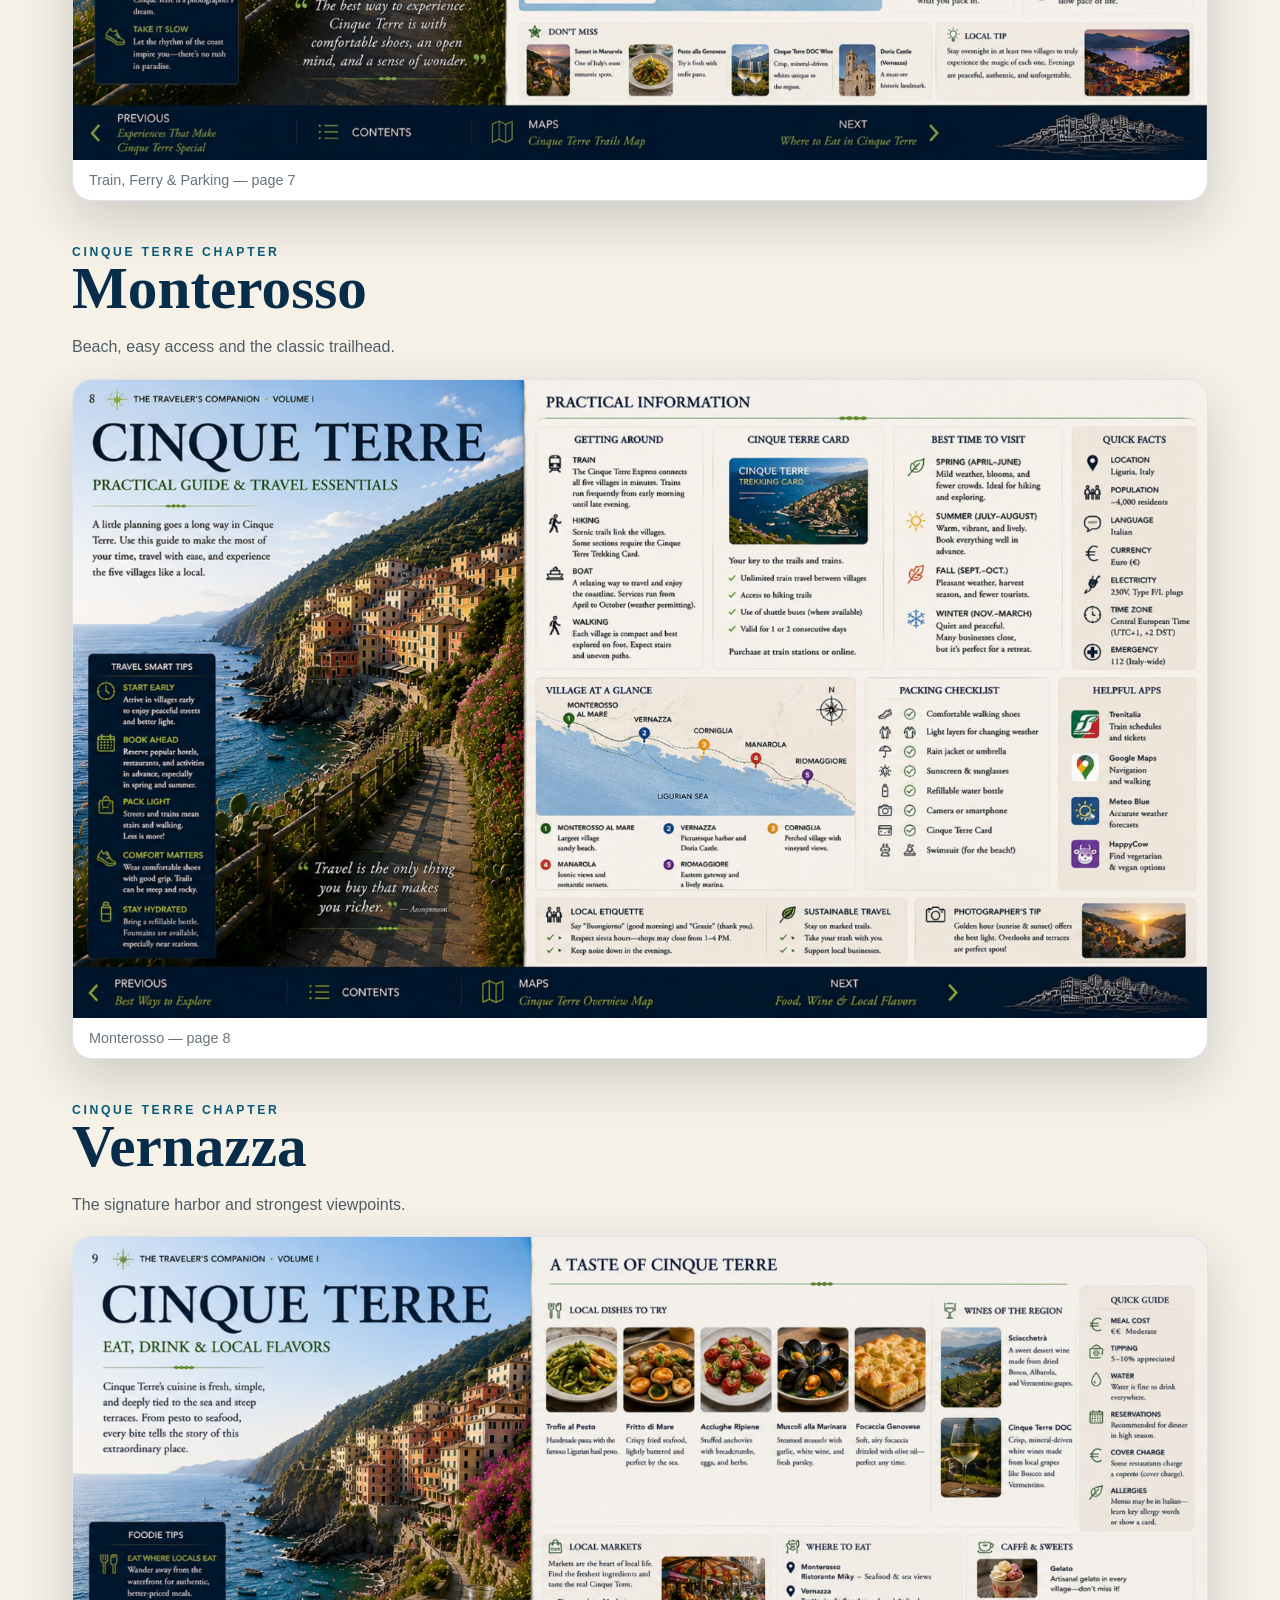
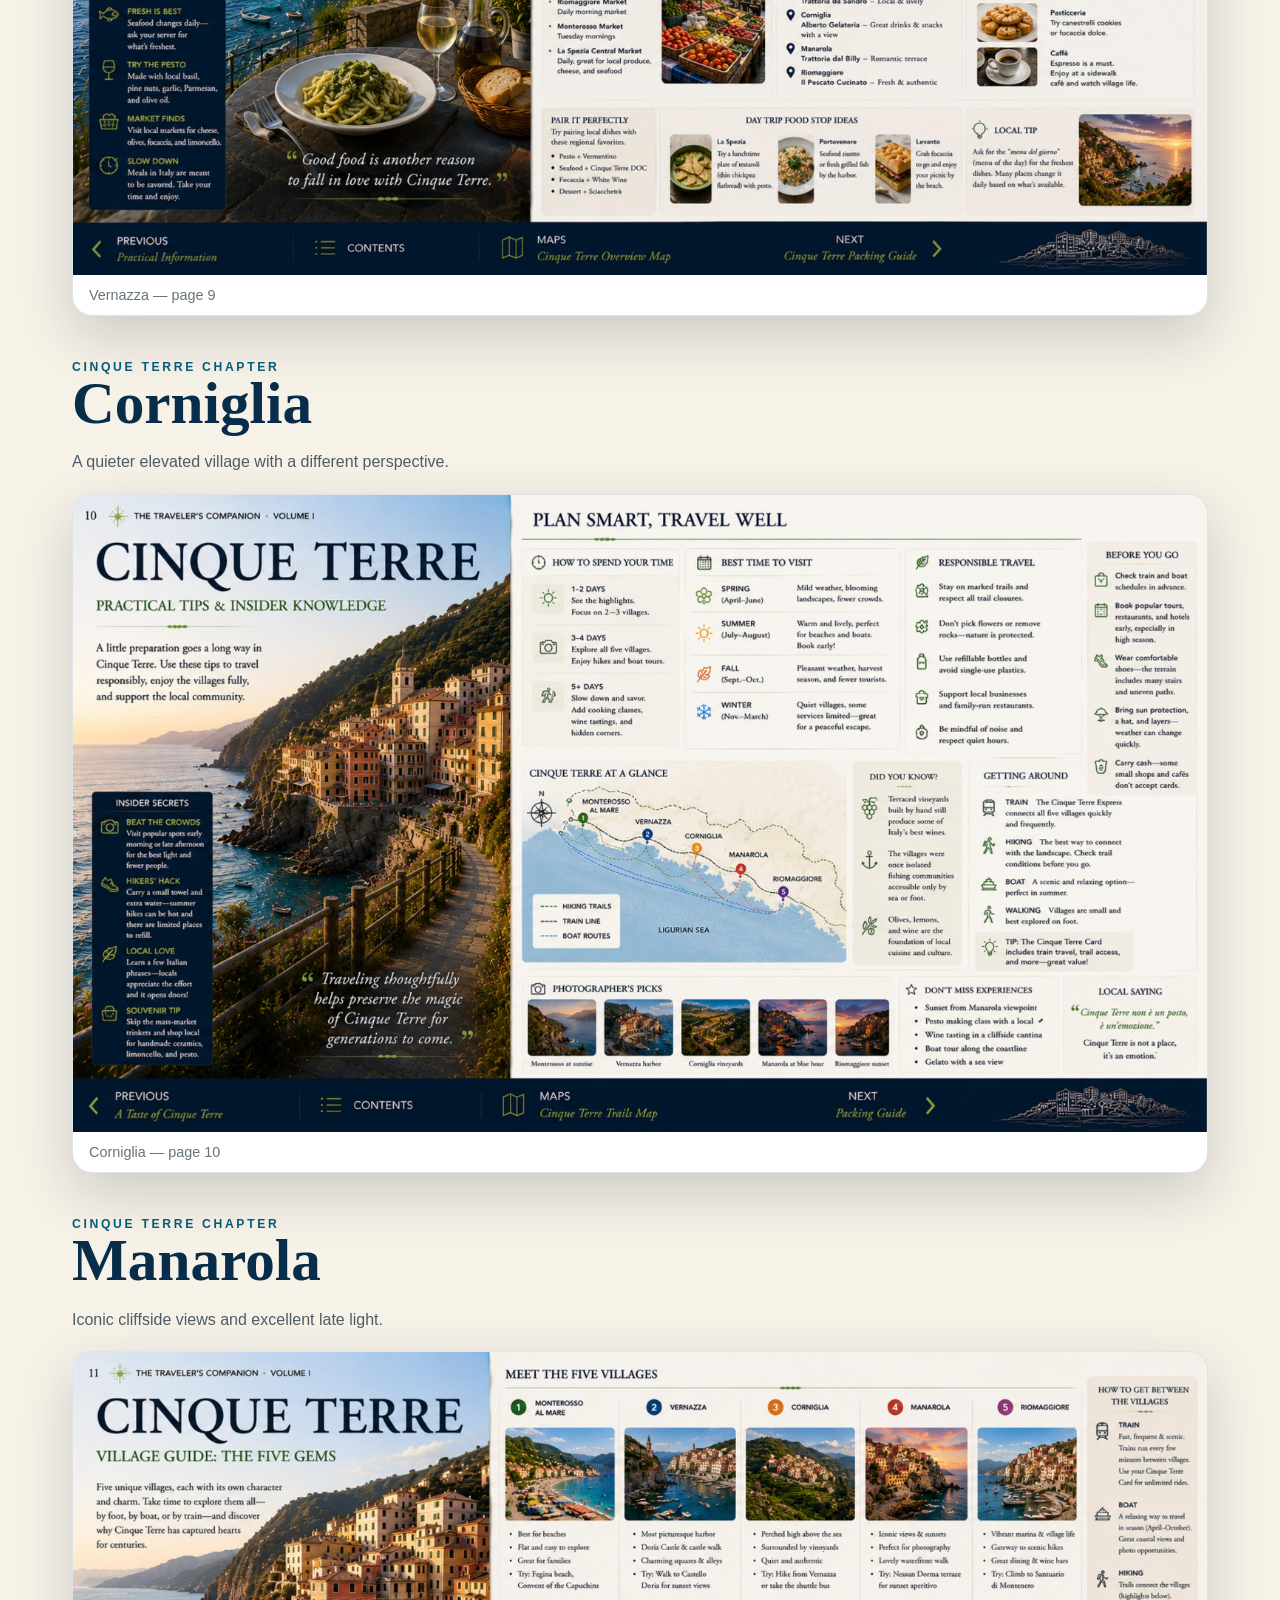
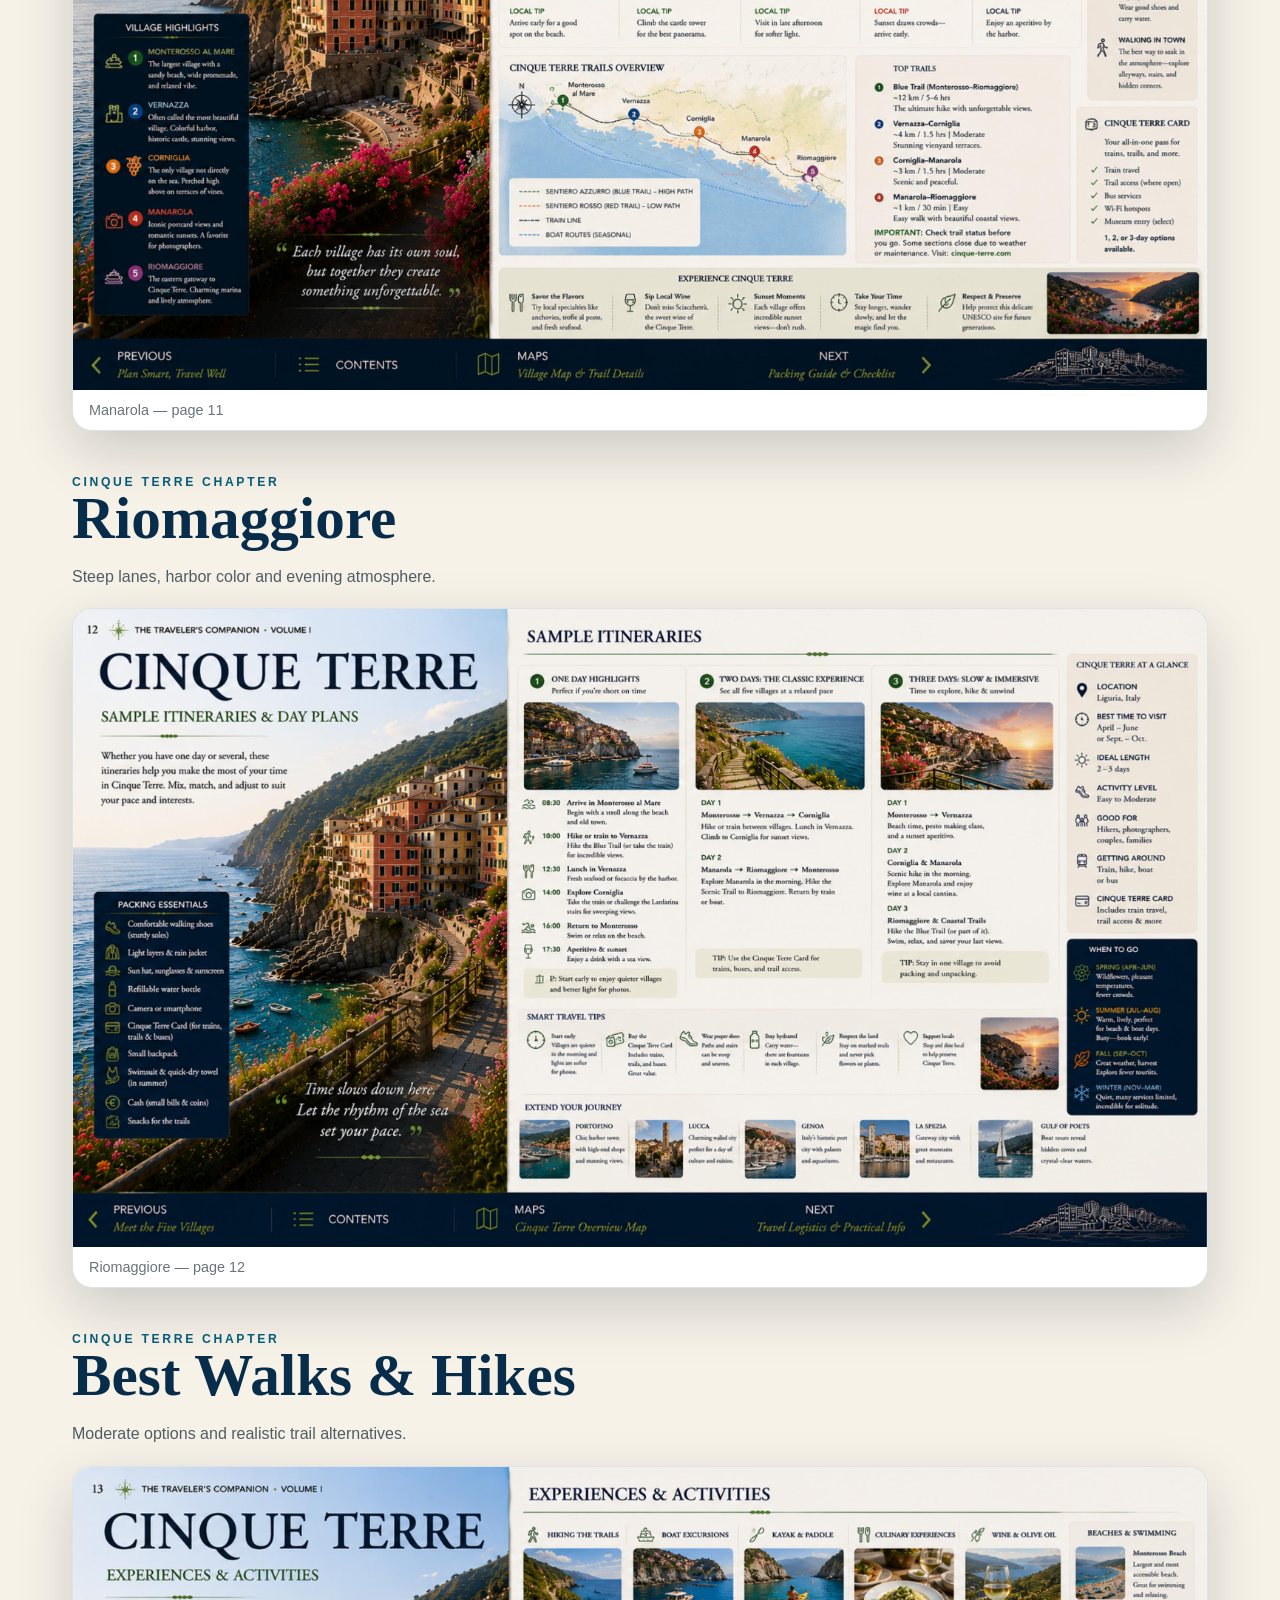
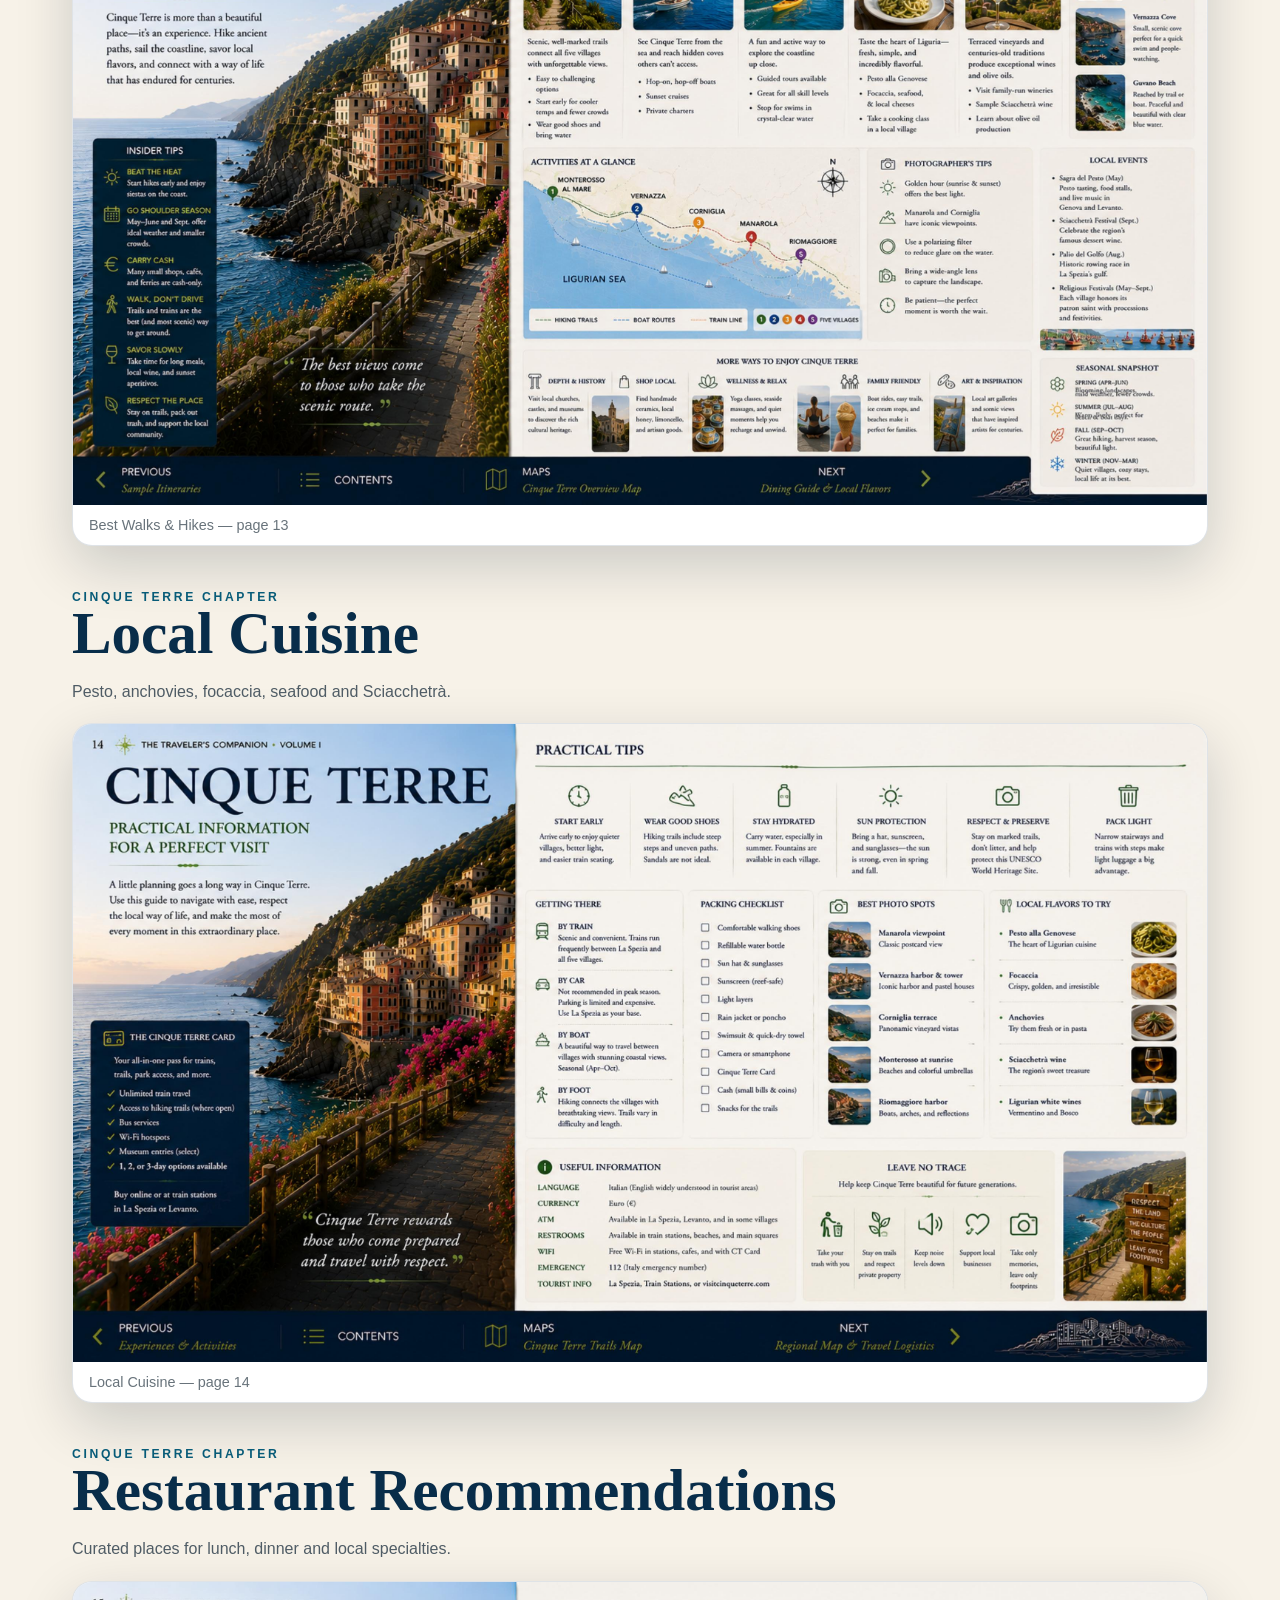
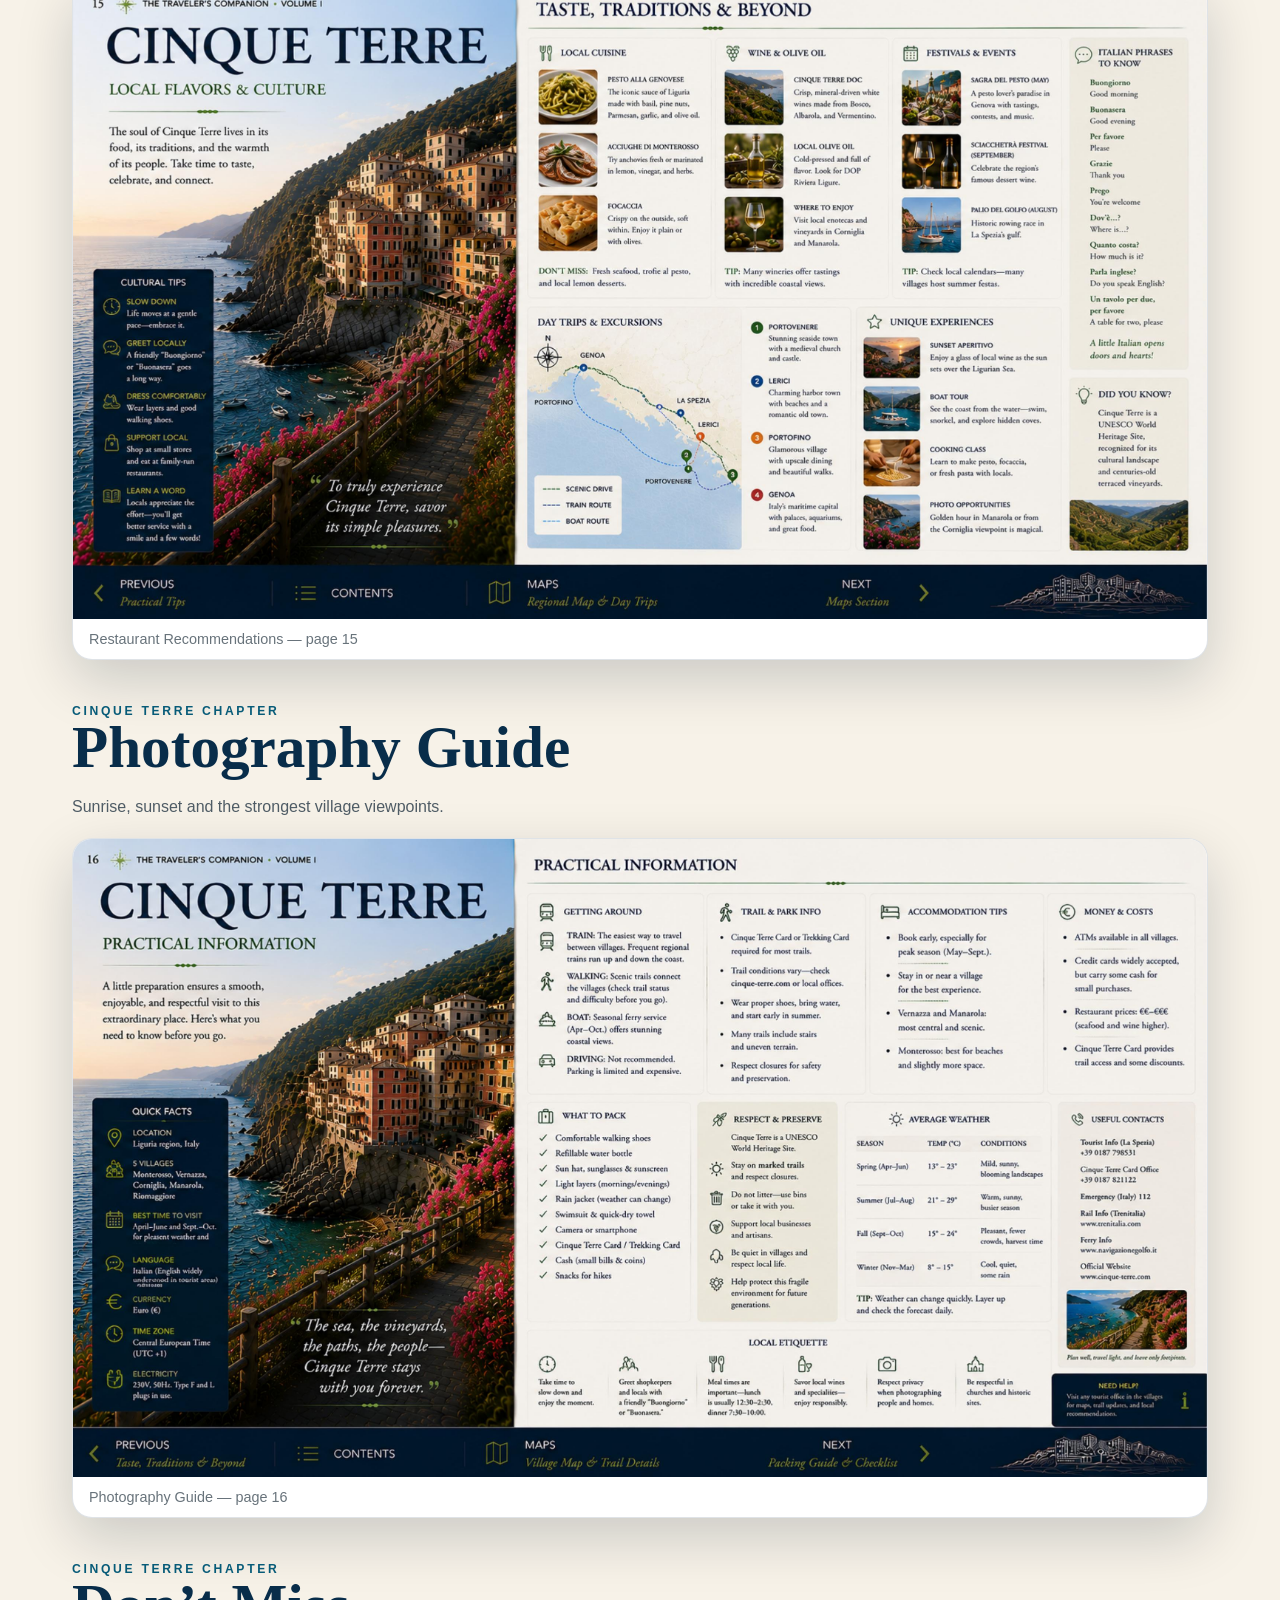
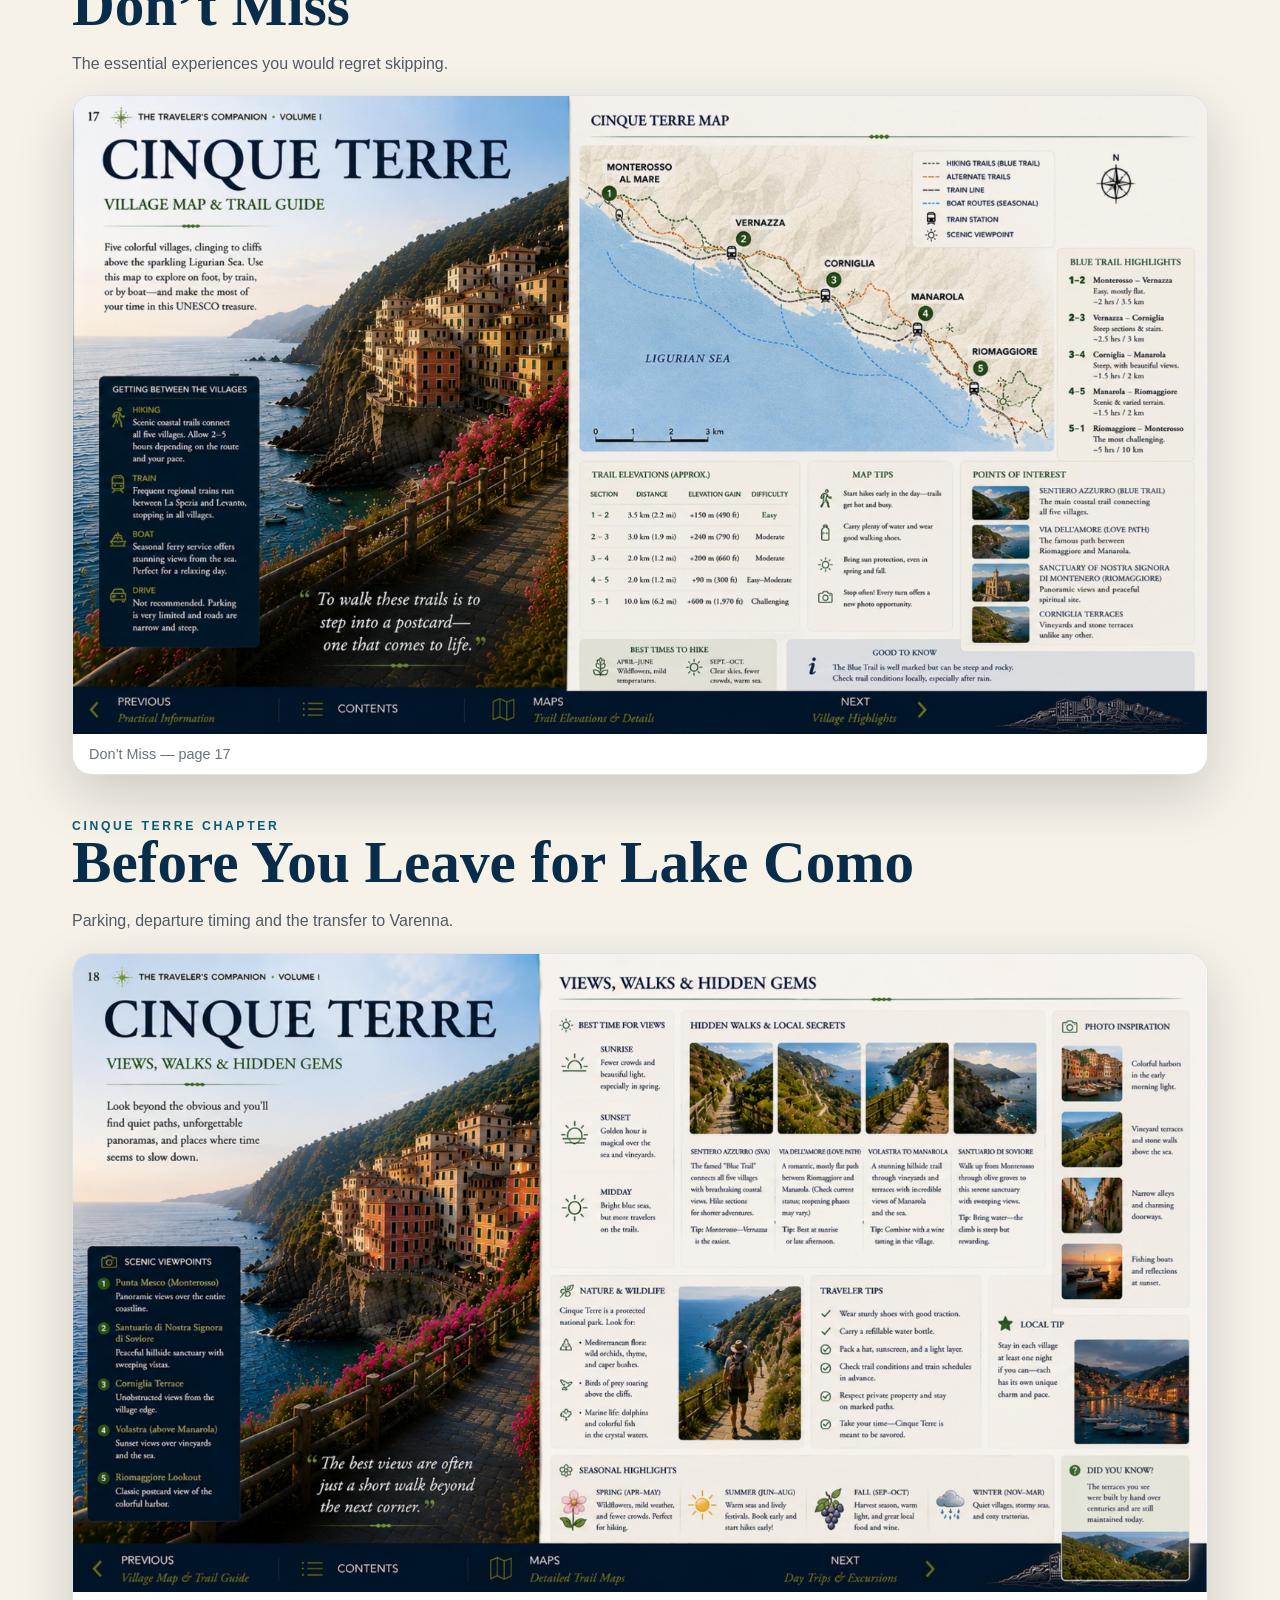
==== commit 41ab5390: "Add files via upload Build 020 — Lake Maggiore complete" ====
--- a/cinque-terre.html
+++ b/cinque-terre.html
@@ -7,11 +7,11 @@
 <link rel="manifest" href="manifest.webmanifest">
 <link rel="icon" href="assets/images/app-icon.png">
 <link rel="apple-touch-icon" href="assets/images/app-icon.png">
-<link rel="stylesheet" href="assets/style.css?v=19">
+<link rel="stylesheet" href="assets/style.css?v=20">
 <title>Cinque Terre · Northern Italy Traveler's Companion</title>
 </head>
 <body>
-<div class="build-badge">Version 2.0 · Build 019 · Updated Jul 15, 2026</div>
+<div class="build-badge">Version 2.0 · Build 020 · Updated Jul 15, 2026</div>
 <header class="topbar"><div class="topbar-inner">
 <div class="brand">CINQUE TERRE · TRAVEL GUIDE</div>
 <nav class="nav"><a href="index.html">Home</a><a href="#briefing">Overview</a><a href="#day-one">Plan</a><a href="#villages">Villages</a><a href="#cuisine">Food</a><a href="#dont-miss">Highlights</a><a href="#photography">Photos</a><a href="lake-como.html">Next →</a></nav>
@@ -219,7 +219,7 @@
 <div class="lightbox" id="lightbox" aria-hidden="true"><button aria-label="Close">×</button><img alt=""></div>
 <div class="bottomnav"><a href="index.html">Home</a><a href="#day-one">Days</a><a href="#villages">Villages</a><a href="#dont-miss">Highlights</a></div>
 <footer>Cinque Terre · Northern Italy Traveler’s Companion</footer>
-<div class="build-footer">Version 2.0 · Build 019 · Updated Jul 15, 2026</div>
+<div class="build-footer">Version 2.0 · Build 020 · Updated Jul 15, 2026</div>
 <script>
 const lb=document.getElementById('lightbox'), lbImg=lb.querySelector('img');
 document.querySelectorAll('.page-spread img').forEach(image=>image.addEventListener('click',()=>{lbImg.src=image.src;lbImg.alt=image.alt;lb.classList.add('open')}));
@@ -227,7 +227,7 @@
 lb.querySelector('button').addEventListener('click',closeLB);
 lb.addEventListener('click',event=>{if(event.target===lb)closeLB()});
 document.addEventListener('keydown',event=>{if(event.key==='Escape')closeLB()});
-if('serviceWorker' in navigator){navigator.serviceWorker.register('service-worker.js?v=19')}
+if('serviceWorker' in navigator){navigator.serviceWorker.register('service-worker.js?v=20')}
 </script>
 </body>
 </html>
--- a/assets/style.css
+++ b/assets/style.css
@@ -951,3 +951,78 @@
 @media(max-width:520px){
   .lake-index,.lake-action-grid{grid-template-columns:1fr}
 }
+
+
+/* Lake Maggiore chapter — Build 020 */
+.maggiore-complete-hero{
+  background:linear-gradient(145deg,#436b63,#183b40);
+  color:#fff;
+  padding:28px 24px 30px;
+}
+.maggiore-complete-hero .destination-inner{
+  max-width:1220px;
+  grid-template-columns:minmax(330px,.78fr) minmax(540px,1.22fr);
+  gap:42px;
+  align-items:center;
+}
+.maggiore-complete-hero .destination-copy h1{
+  font-size:clamp(3.2rem,4.4vw,4.8rem);
+  line-height:.94;
+  margin:8px 0 12px;
+  white-space:nowrap;
+}
+.maggiore-index{
+  display:grid;
+  grid-template-columns:repeat(4,1fr);
+  gap:12px;
+  margin:22px 0 48px;
+}
+.maggiore-index a{
+  text-decoration:none;
+  background:#fff;
+  border:1px solid var(--line);
+  border-radius:15px;
+  padding:16px;
+  color:#436b63;
+  font-weight:850;
+  box-shadow:0 9px 22px rgba(8,45,74,.08);
+}
+.maggiore-index small{
+  display:block;
+  color:var(--muted);
+  font-weight:600;
+  margin-top:4px;
+}
+.maggiore-action-grid{
+  display:grid;
+  grid-template-columns:repeat(4,1fr);
+  gap:12px;
+  margin:20px 0 42px;
+}
+.maggiore-action{
+  display:block;
+  text-decoration:none;
+  text-align:center;
+  background:#f5faf7;
+  border:1px solid #d1e0d8;
+  border-radius:14px;
+  padding:15px 10px;
+  color:#436b63;
+  font-weight:850;
+}
+.maggiore-action span{
+  display:block;
+  font-size:1.35rem;
+  margin-bottom:6px;
+}
+@media(max-width:1000px){
+  .maggiore-index{grid-template-columns:repeat(2,1fr)}
+  .maggiore-action-grid{grid-template-columns:repeat(2,1fr)}
+}
+@media(max-width:980px){
+  .maggiore-complete-hero .destination-inner{grid-template-columns:1fr}
+  .maggiore-complete-hero .destination-copy h1{white-space:normal}
+}
+@media(max-width:520px){
+  .maggiore-index,.maggiore-action-grid{grid-template-columns:1fr}
+}
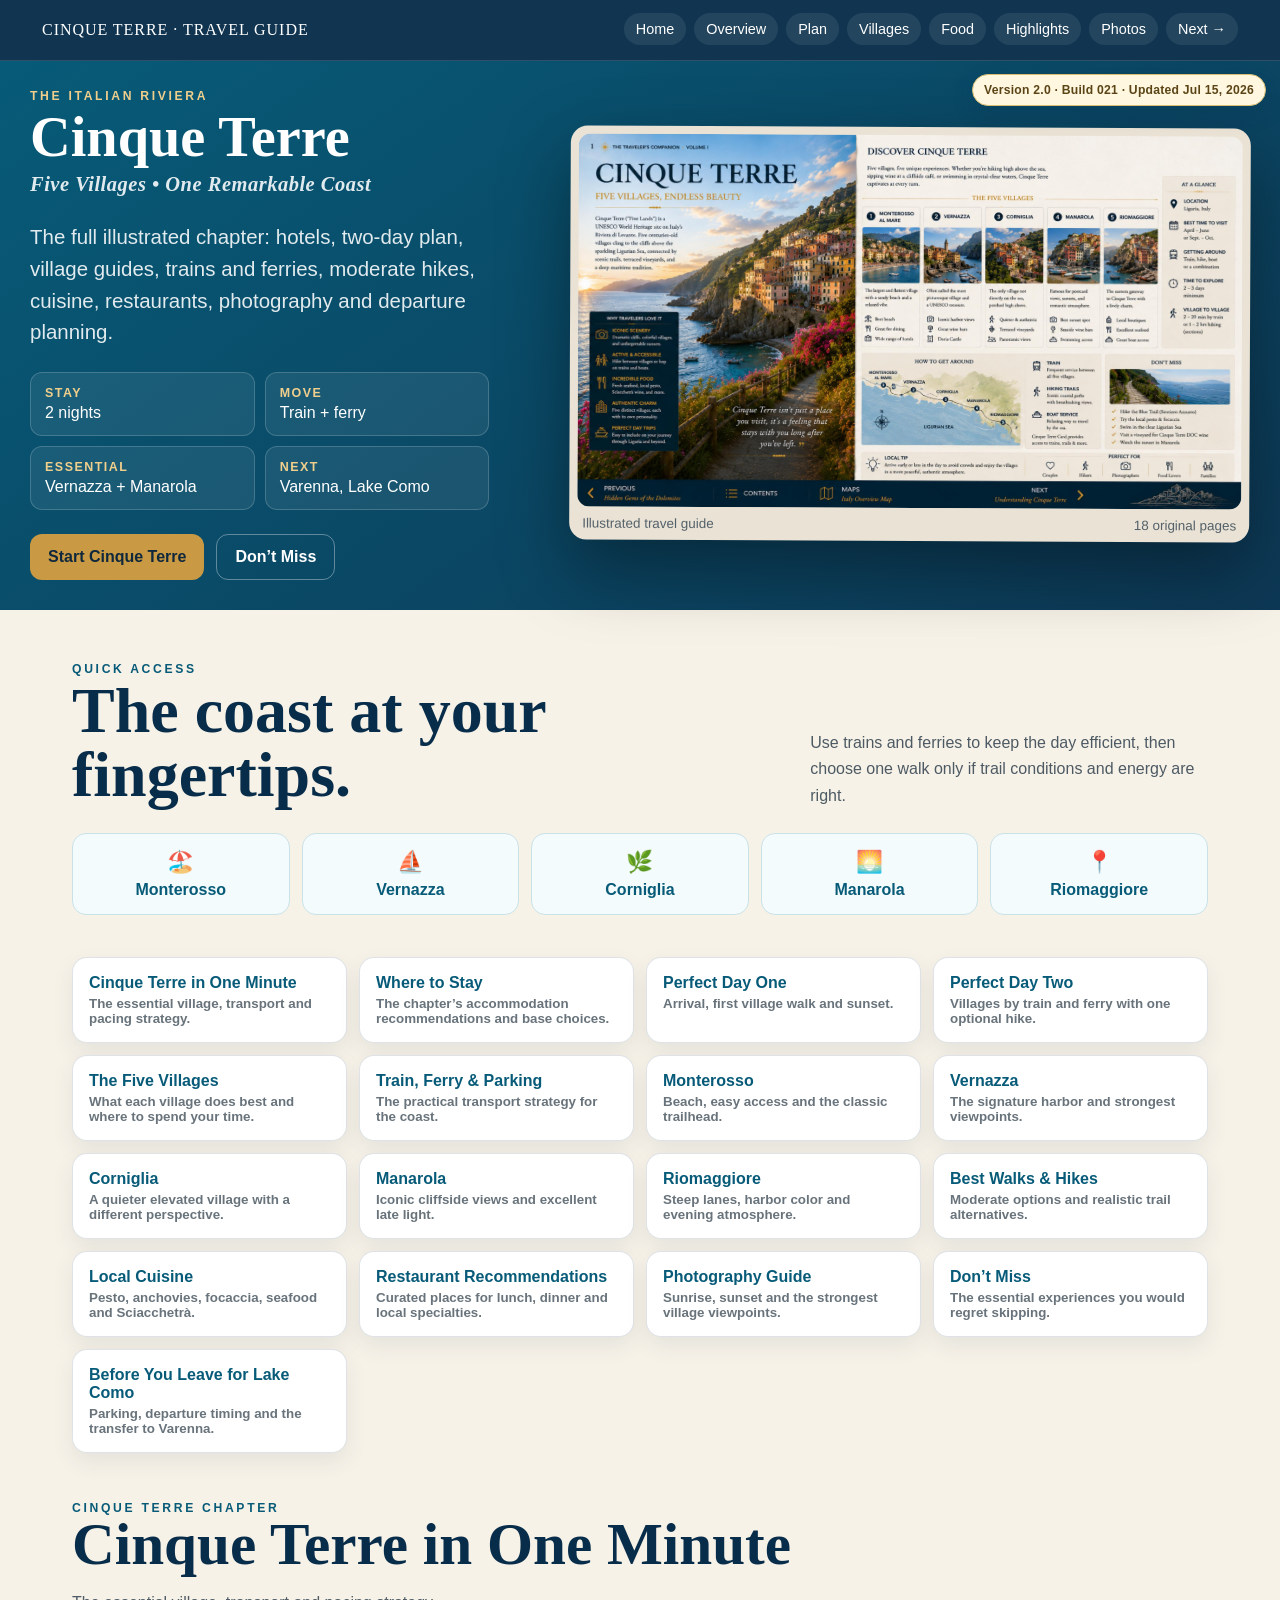
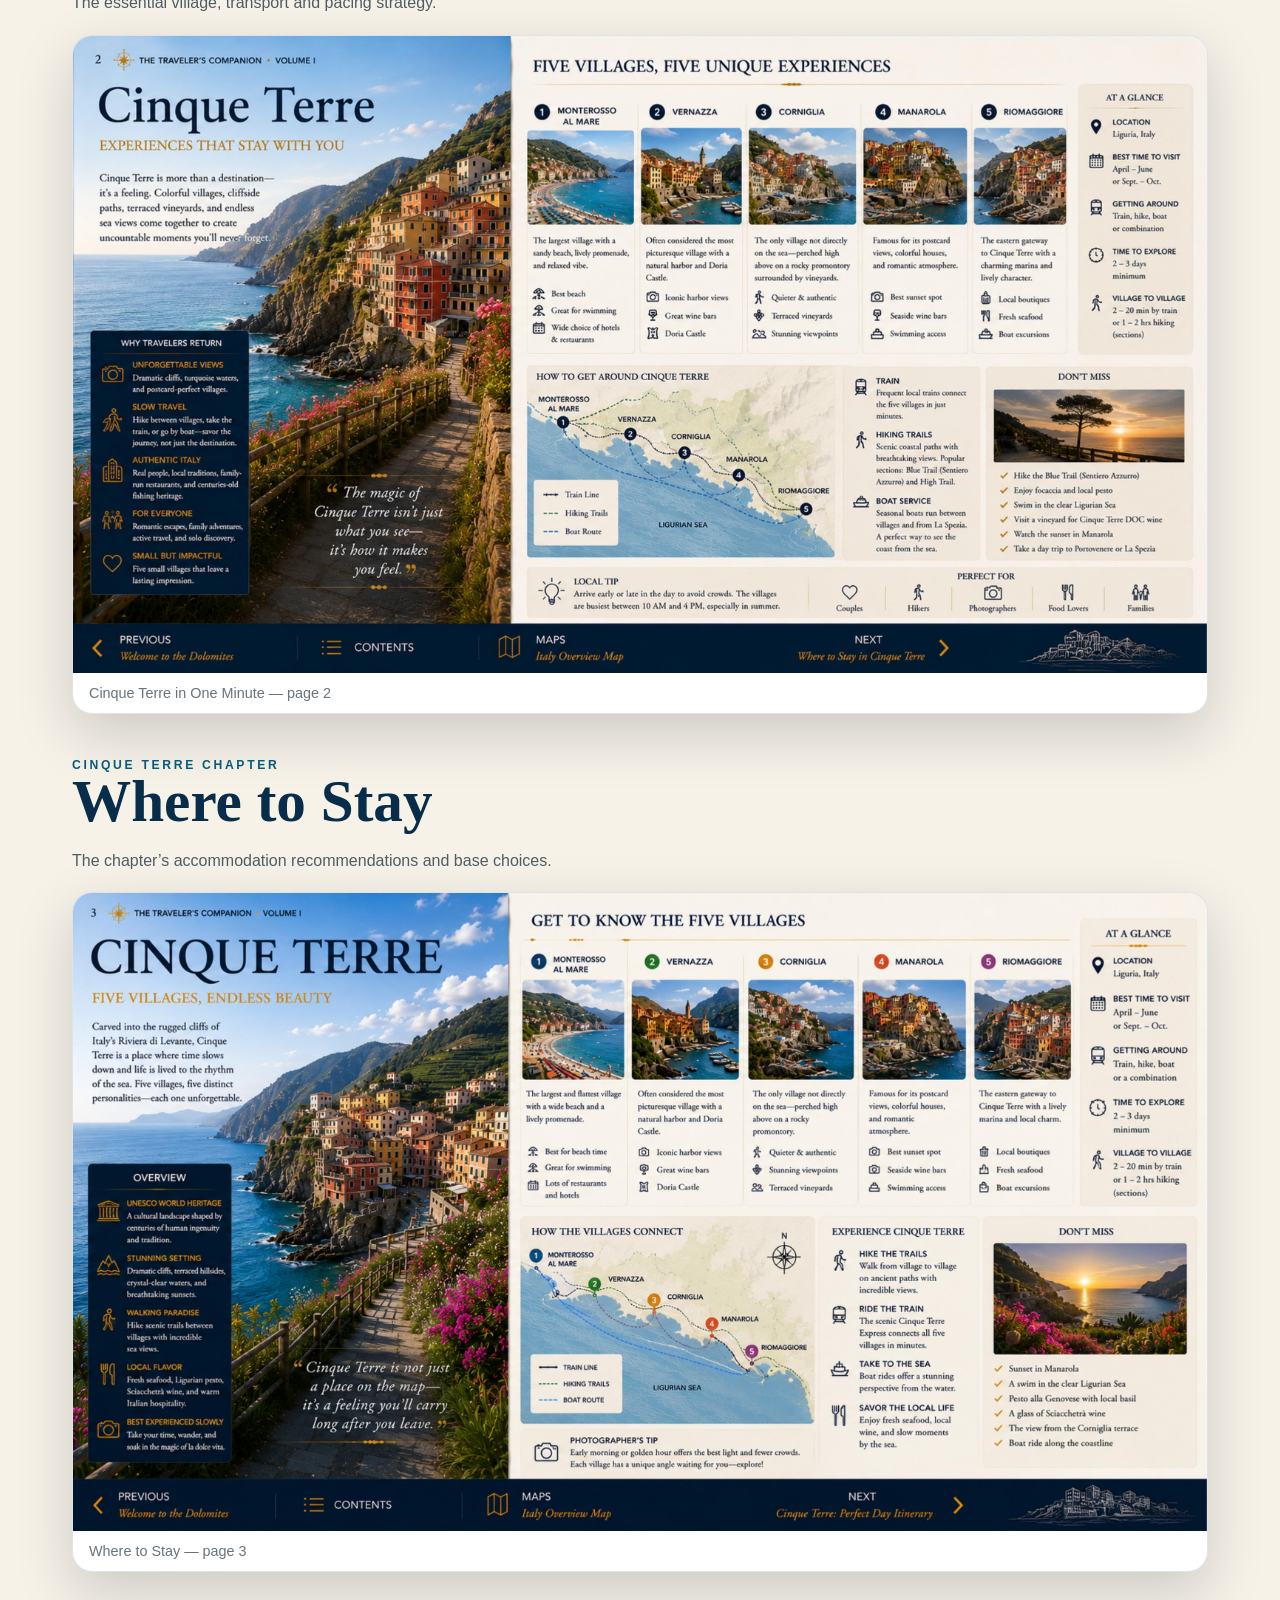
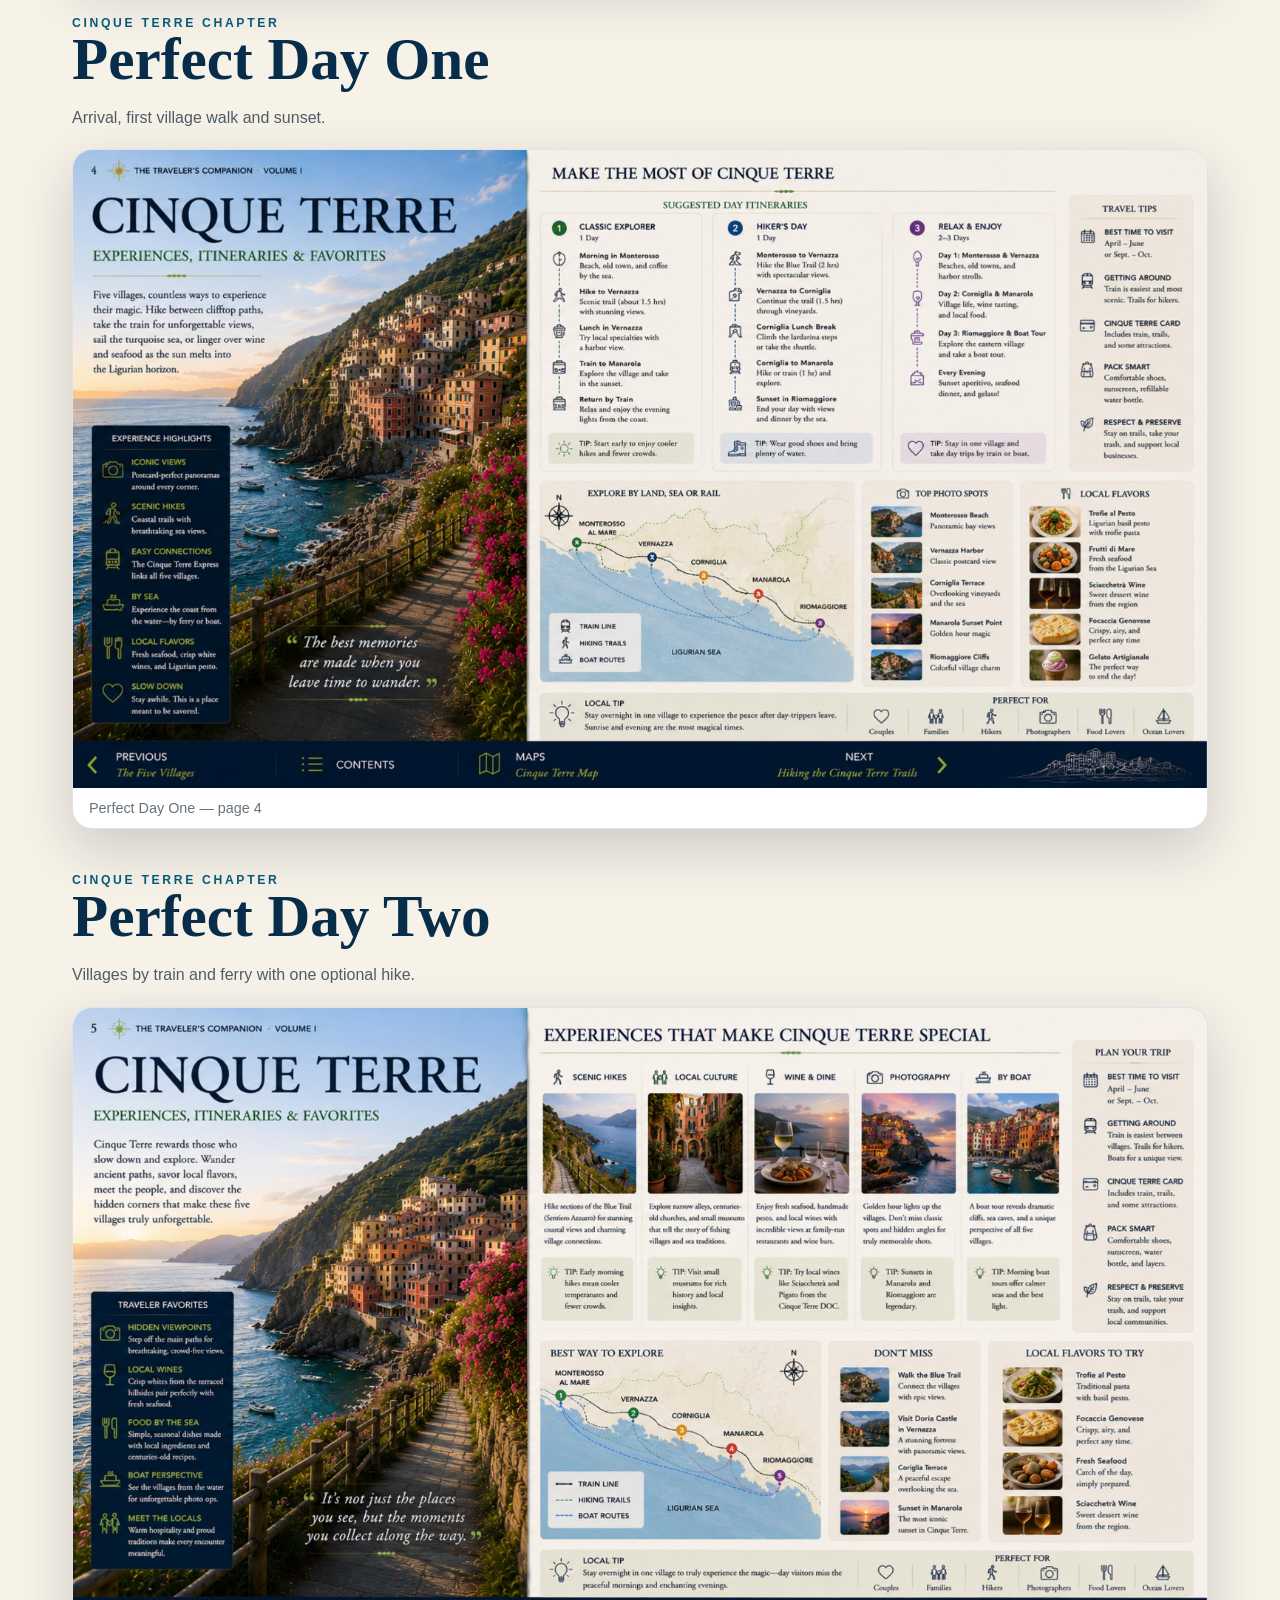
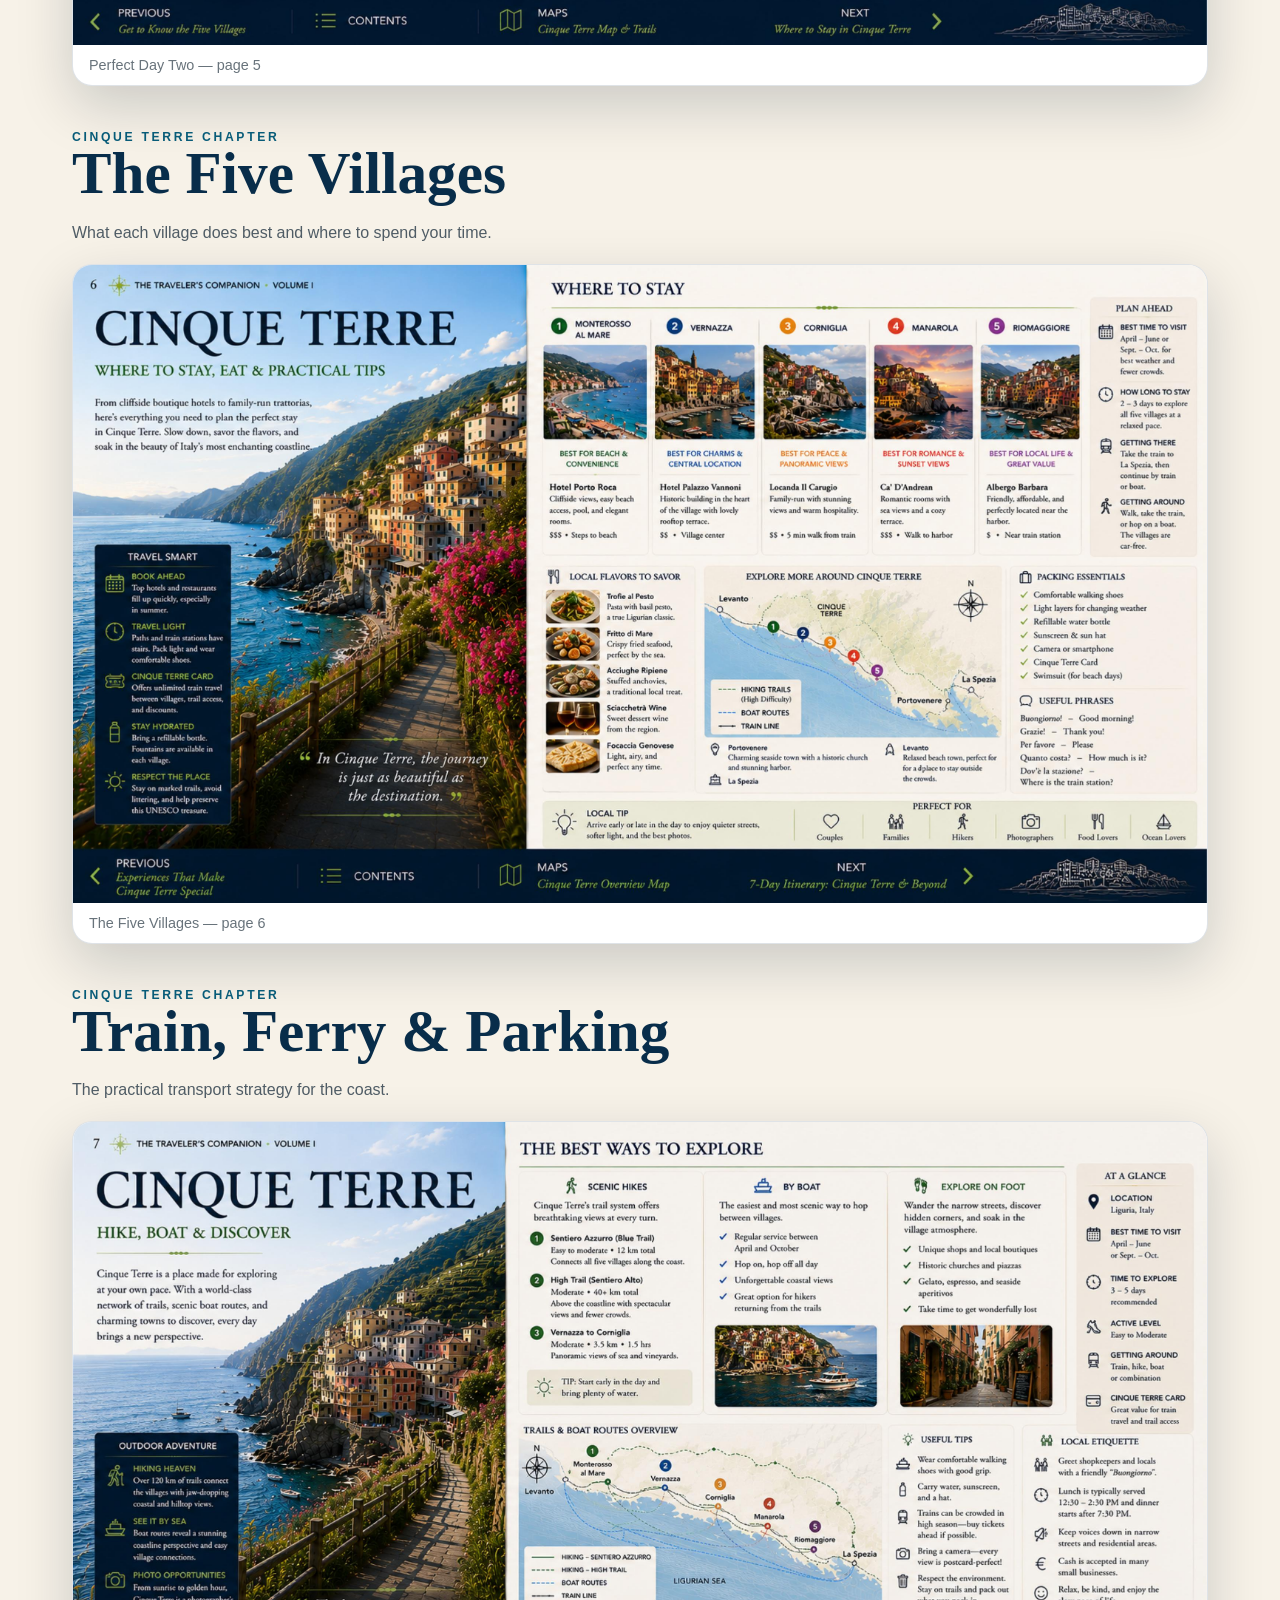
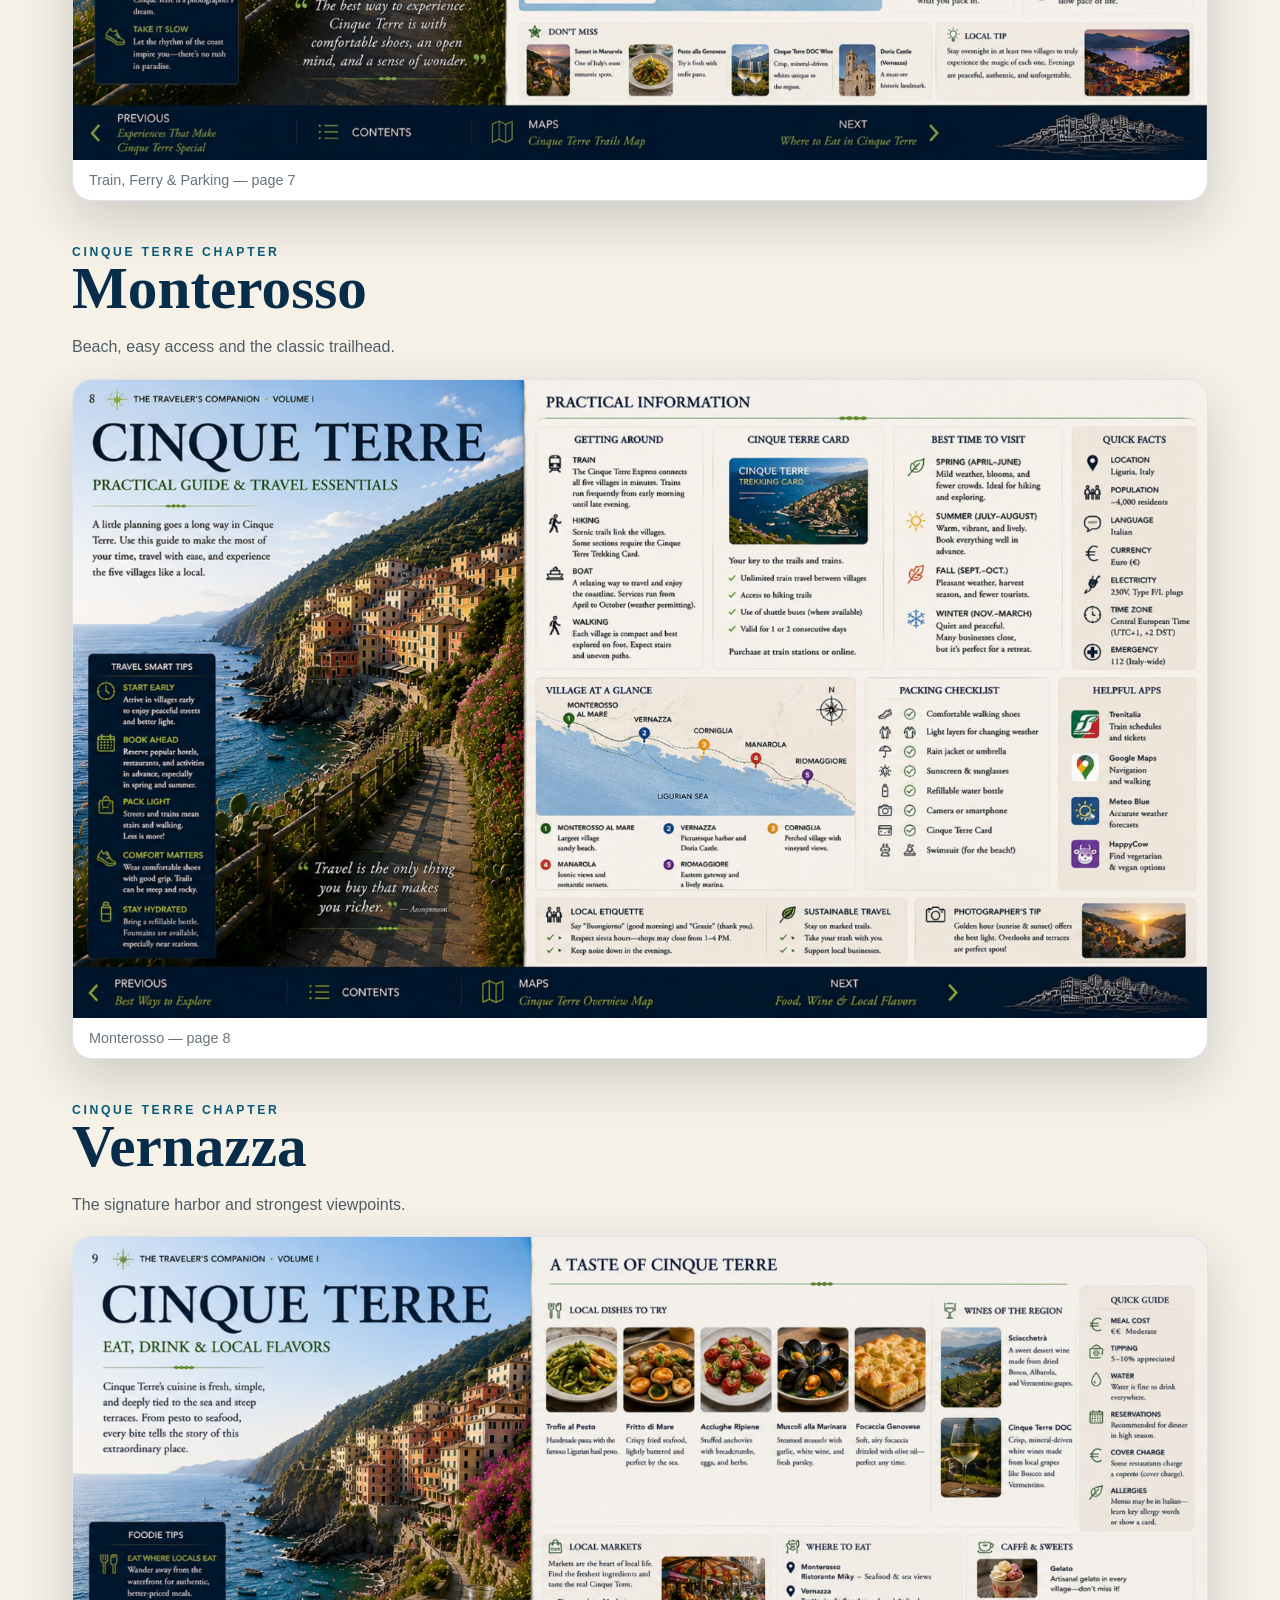
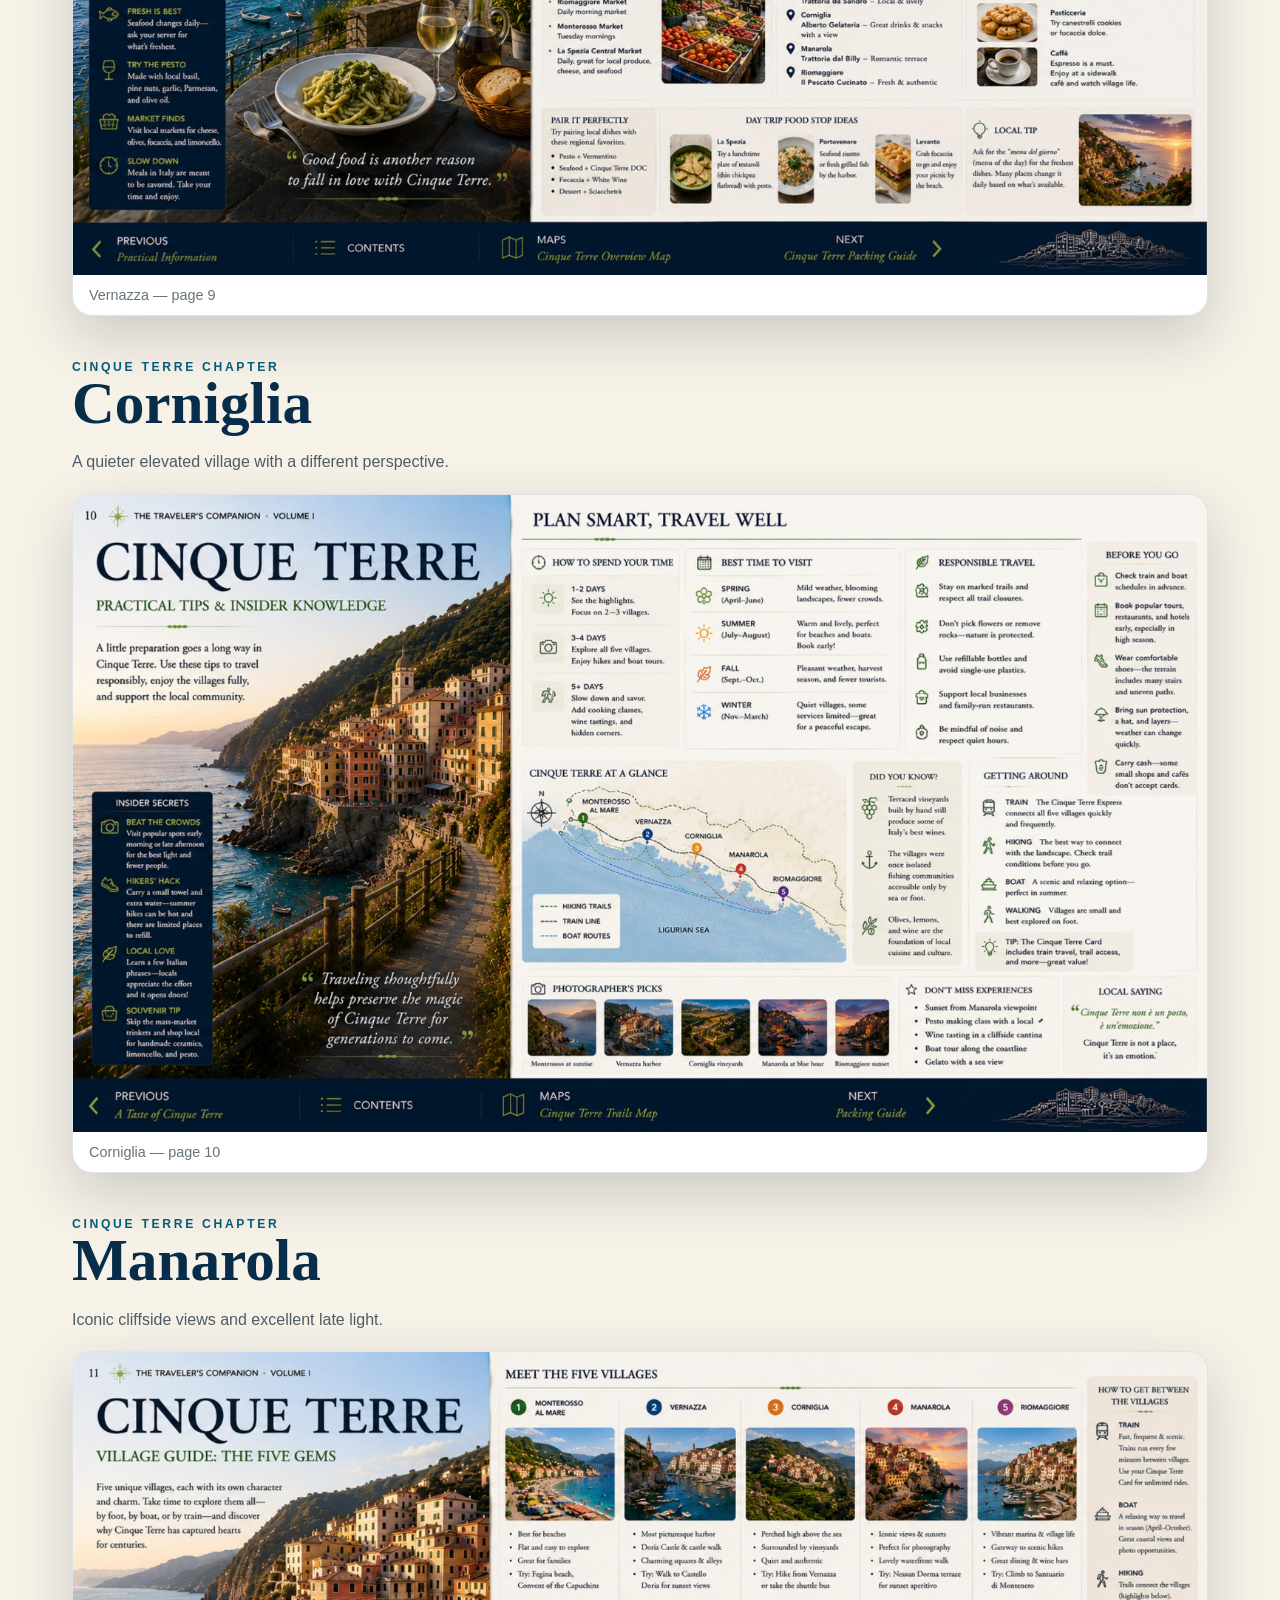
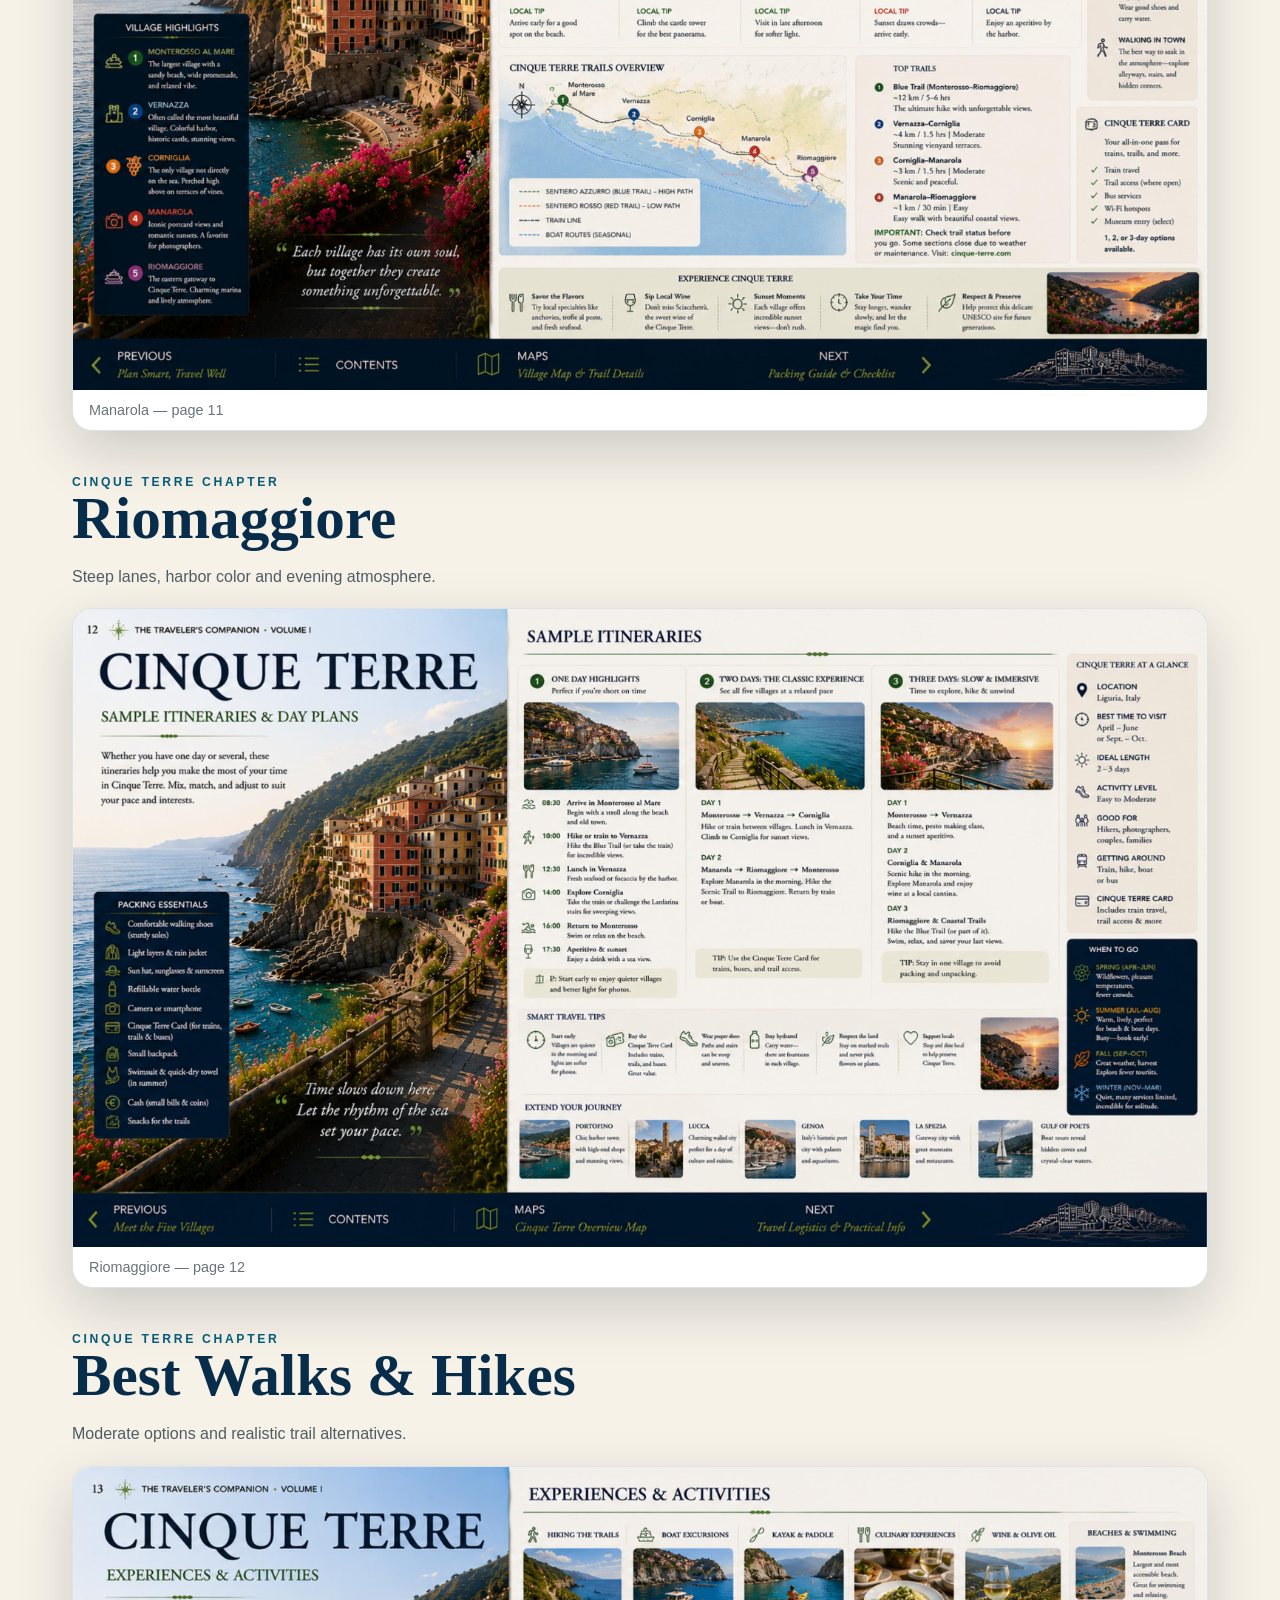
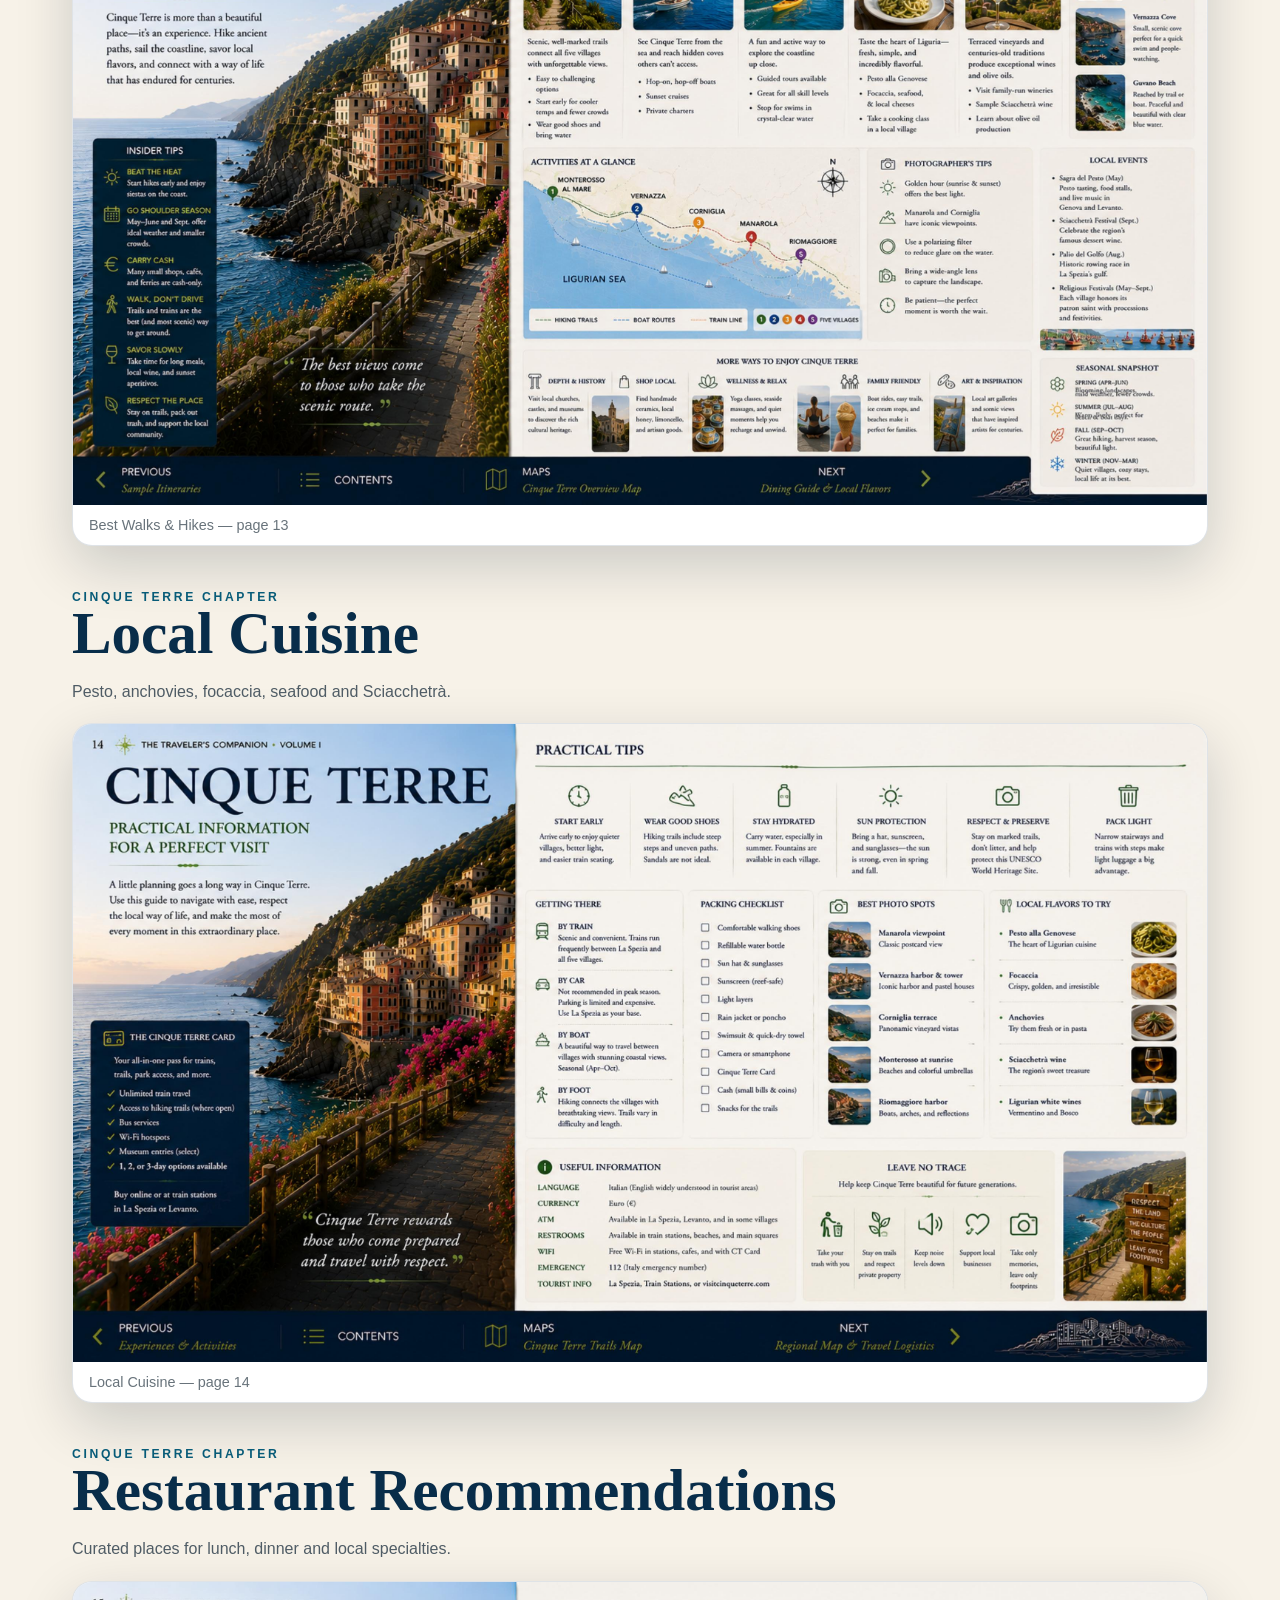
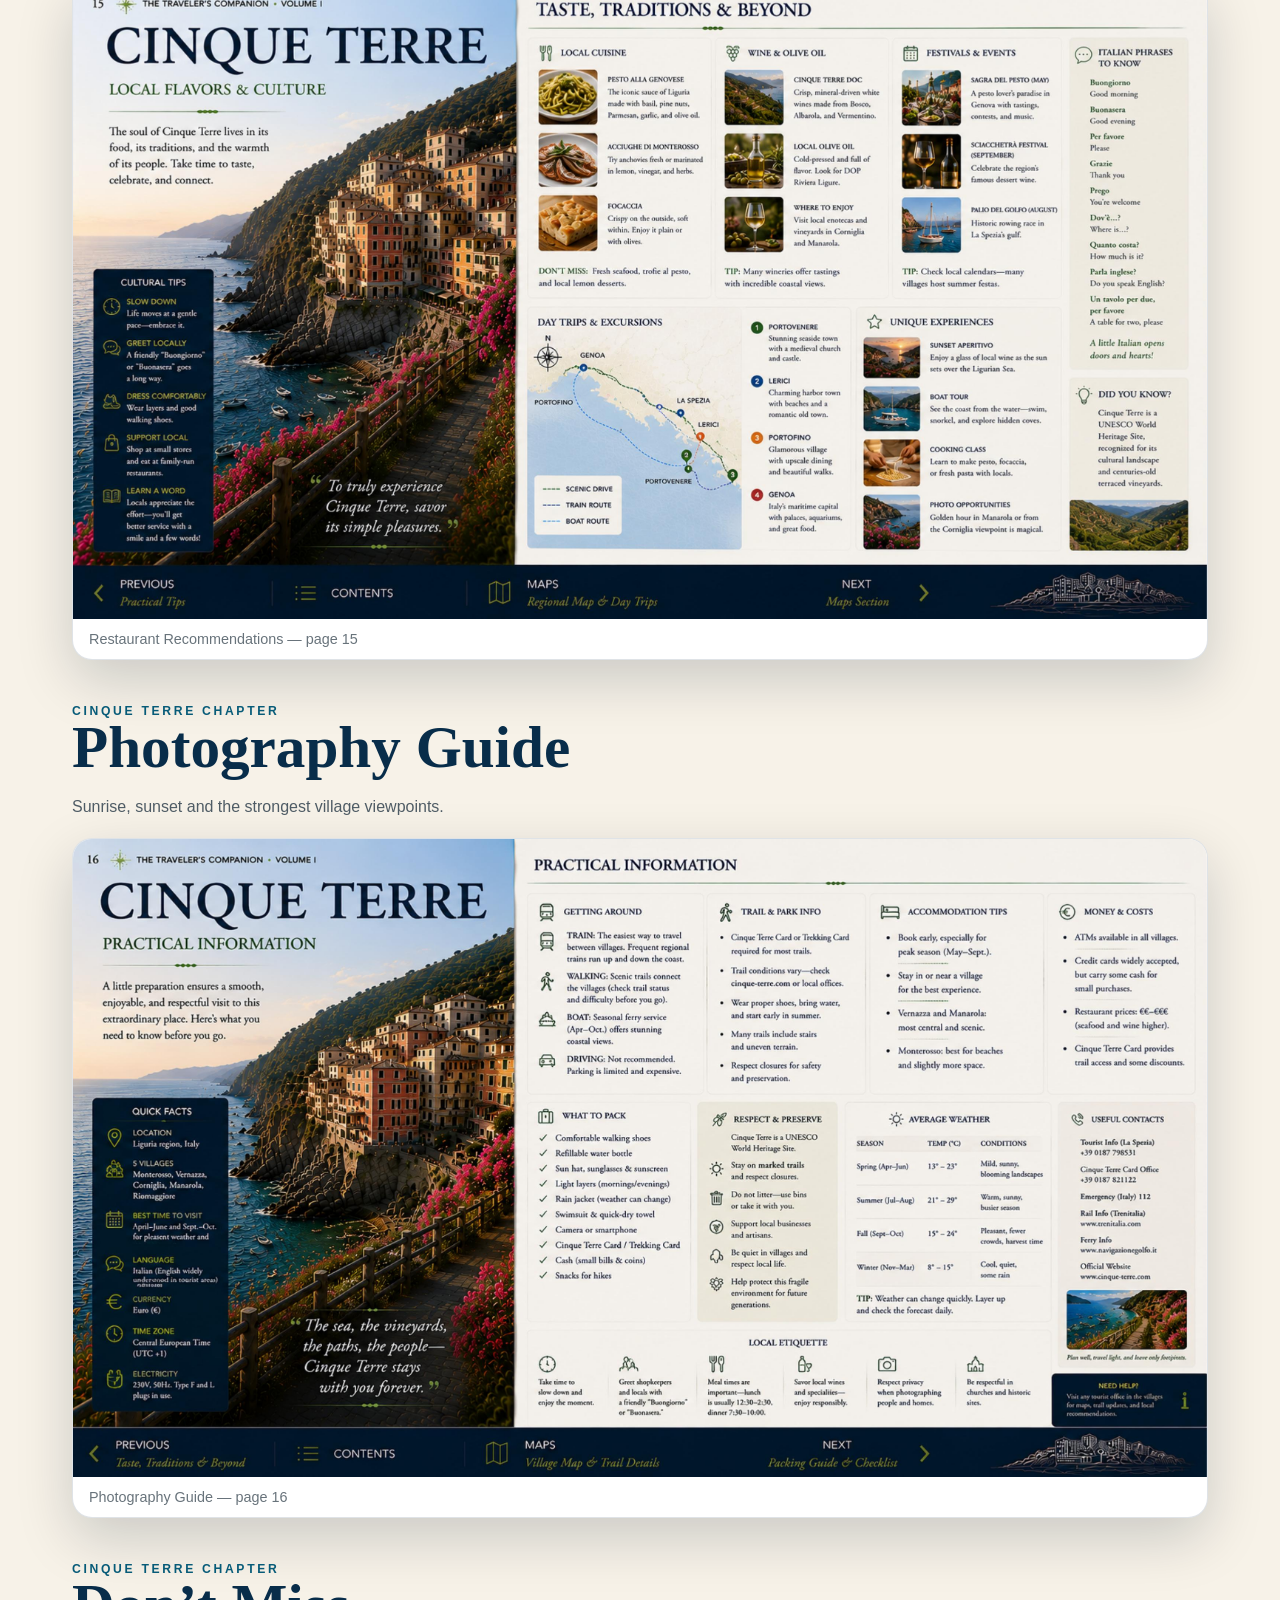
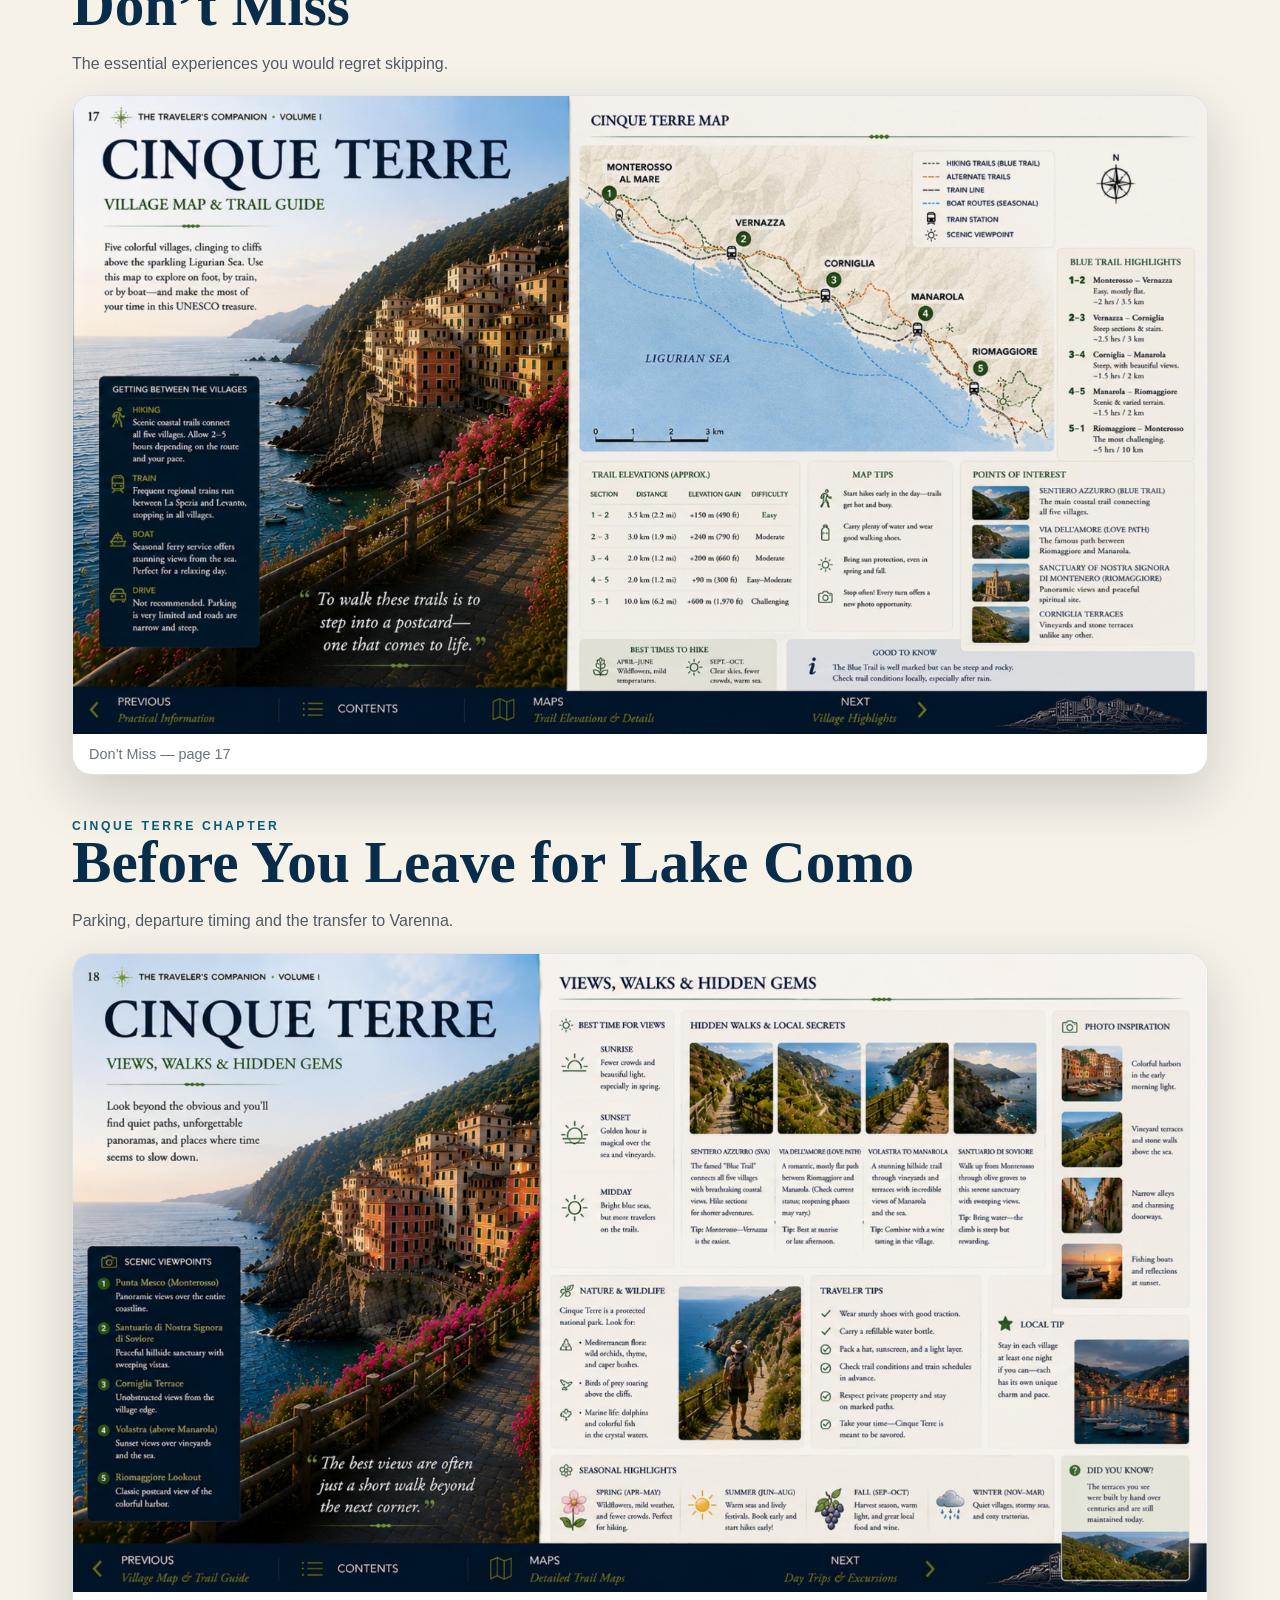
==== commit 7f3636e7: "Build 021 — Traveler Dashboard" ====
--- a/cinque-terre.html
+++ b/cinque-terre.html
@@ -7,11 +7,11 @@
 <link rel="manifest" href="manifest.webmanifest">
 <link rel="icon" href="assets/images/app-icon.png">
 <link rel="apple-touch-icon" href="assets/images/app-icon.png">
-<link rel="stylesheet" href="assets/style.css?v=20">
+<link rel="stylesheet" href="assets/style.css?v=21">
 <title>Cinque Terre · Northern Italy Traveler's Companion</title>
 </head>
 <body>
-<div class="build-badge">Version 2.0 · Build 020 · Updated Jul 15, 2026</div>
+<div class="build-badge">Version 2.0 · Build 021 · Updated Jul 15, 2026</div>
 <header class="topbar"><div class="topbar-inner">
 <div class="brand">CINQUE TERRE · TRAVEL GUIDE</div>
 <nav class="nav"><a href="index.html">Home</a><a href="#briefing">Overview</a><a href="#day-one">Plan</a><a href="#villages">Villages</a><a href="#cuisine">Food</a><a href="#dont-miss">Highlights</a><a href="#photography">Photos</a><a href="lake-como.html">Next →</a></nav>
@@ -219,7 +219,7 @@
 <div class="lightbox" id="lightbox" aria-hidden="true"><button aria-label="Close">×</button><img alt=""></div>
 <div class="bottomnav"><a href="index.html">Home</a><a href="#day-one">Days</a><a href="#villages">Villages</a><a href="#dont-miss">Highlights</a></div>
 <footer>Cinque Terre · Northern Italy Traveler’s Companion</footer>
-<div class="build-footer">Version 2.0 · Build 020 · Updated Jul 15, 2026</div>
+<div class="build-footer">Version 2.0 · Build 021 · Updated Jul 15, 2026</div>
 <script>
 const lb=document.getElementById('lightbox'), lbImg=lb.querySelector('img');
 document.querySelectorAll('.page-spread img').forEach(image=>image.addEventListener('click',()=>{lbImg.src=image.src;lbImg.alt=image.alt;lb.classList.add('open')}));
@@ -227,7 +227,7 @@
 lb.querySelector('button').addEventListener('click',closeLB);
 lb.addEventListener('click',event=>{if(event.target===lb)closeLB()});
 document.addEventListener('keydown',event=>{if(event.key==='Escape')closeLB()});
-if('serviceWorker' in navigator){navigator.serviceWorker.register('service-worker.js?v=20')}
+if('serviceWorker' in navigator){navigator.serviceWorker.register('service-worker.js?v=21')}
 </script>
 </body>
 </html>
--- a/assets/style.css
+++ b/assets/style.css
@@ -1026,3 +1026,143 @@
 @media(max-width:520px){
   .maggiore-index,.maggiore-action-grid{grid-template-columns:1fr}
 }
+
+
+/* Traveler Dashboard — Build 021 */
+.traveler-dashboard{
+  background:linear-gradient(145deg,#082d4a,#174f70);
+  color:#fff;
+  padding:34px 22px 38px;
+}
+.traveler-dashboard-inner{
+  max-width:1180px;
+  margin:auto;
+}
+.dashboard-header{
+  display:flex;
+  justify-content:space-between;
+  gap:24px;
+  align-items:flex-end;
+  flex-wrap:wrap;
+}
+.dashboard-header h1{
+  font:700 clamp(2.8rem,6vw,5.5rem)/.95 Georgia,serif;
+  margin:.2rem 0 .7rem;
+}
+.dashboard-header p{
+  margin:0;
+  color:rgba(255,255,255,.82);
+  max-width:560px;
+}
+.dashboard-main{
+  display:grid;
+  grid-template-columns:1.25fr .75fr;
+  gap:18px;
+  margin-top:26px;
+}
+.dashboard-card{
+  background:rgba(255,255,255,.1);
+  border:1px solid rgba(255,255,255,.18);
+  border-radius:18px;
+  padding:22px;
+  backdrop-filter:blur(8px);
+}
+.dashboard-card h2,
+.dashboard-card h3{
+  font-family:Georgia,serif;
+  color:#f4d79b;
+  margin:0 0 10px;
+}
+.today-location{
+  font:700 2.15rem Georgia,serif;
+  display:block;
+  margin-bottom:4px;
+}
+.today-meta{
+  display:grid;
+  grid-template-columns:repeat(2,1fr);
+  gap:10px;
+  margin:18px 0;
+}
+.today-meta div{
+  background:rgba(255,255,255,.08);
+  border-radius:12px;
+  padding:12px;
+}
+.today-meta strong{
+  display:block;
+  color:#f4d79b;
+  font-size:.72rem;
+  text-transform:uppercase;
+  letter-spacing:.1em;
+}
+.dashboard-actions{
+  display:flex;
+  gap:10px;
+  flex-wrap:wrap;
+}
+.dashboard-actions a{
+  text-decoration:none;
+}
+.trip-timeline{
+  display:grid;
+  gap:8px;
+  margin-top:16px;
+}
+.trip-day{
+  display:grid;
+  grid-template-columns:72px 18px 1fr;
+  gap:10px;
+  align-items:center;
+  padding:8px 0;
+}
+.trip-day .dot{
+  width:12px;
+  height:12px;
+  border-radius:50%;
+  background:#c99a43;
+  box-shadow:0 0 0 4px rgba(201,154,67,.18);
+}
+.trip-day.current{
+  background:rgba(255,255,255,.08);
+  border-radius:12px;
+  padding:10px;
+}
+.trip-day a{
+  color:#fff;
+  text-decoration:none;
+  font-weight:800;
+}
+.trip-day span{
+  color:rgba(255,255,255,.75);
+}
+.quick-dashboard-grid{
+  display:grid;
+  grid-template-columns:repeat(3,1fr);
+  gap:14px;
+  margin:26px 0 42px;
+}
+.quick-dashboard-grid a{
+  text-decoration:none;
+  background:#fff;
+  border:1px solid var(--line);
+  border-radius:16px;
+  padding:18px;
+  color:var(--navy);
+  font-weight:850;
+  box-shadow:0 10px 26px rgba(8,45,74,.08);
+}
+.quick-dashboard-grid span{
+  display:block;
+  font-size:1.45rem;
+  margin-bottom:7px;
+}
+@media(max-width:900px){
+  .dashboard-main{grid-template-columns:1fr}
+  .quick-dashboard-grid{grid-template-columns:repeat(2,1fr)}
+}
+@media(max-width:560px){
+  .quick-dashboard-grid{grid-template-columns:1fr}
+  .today-meta{grid-template-columns:1fr}
+  .trip-day{grid-template-columns:62px 16px 1fr}
+}
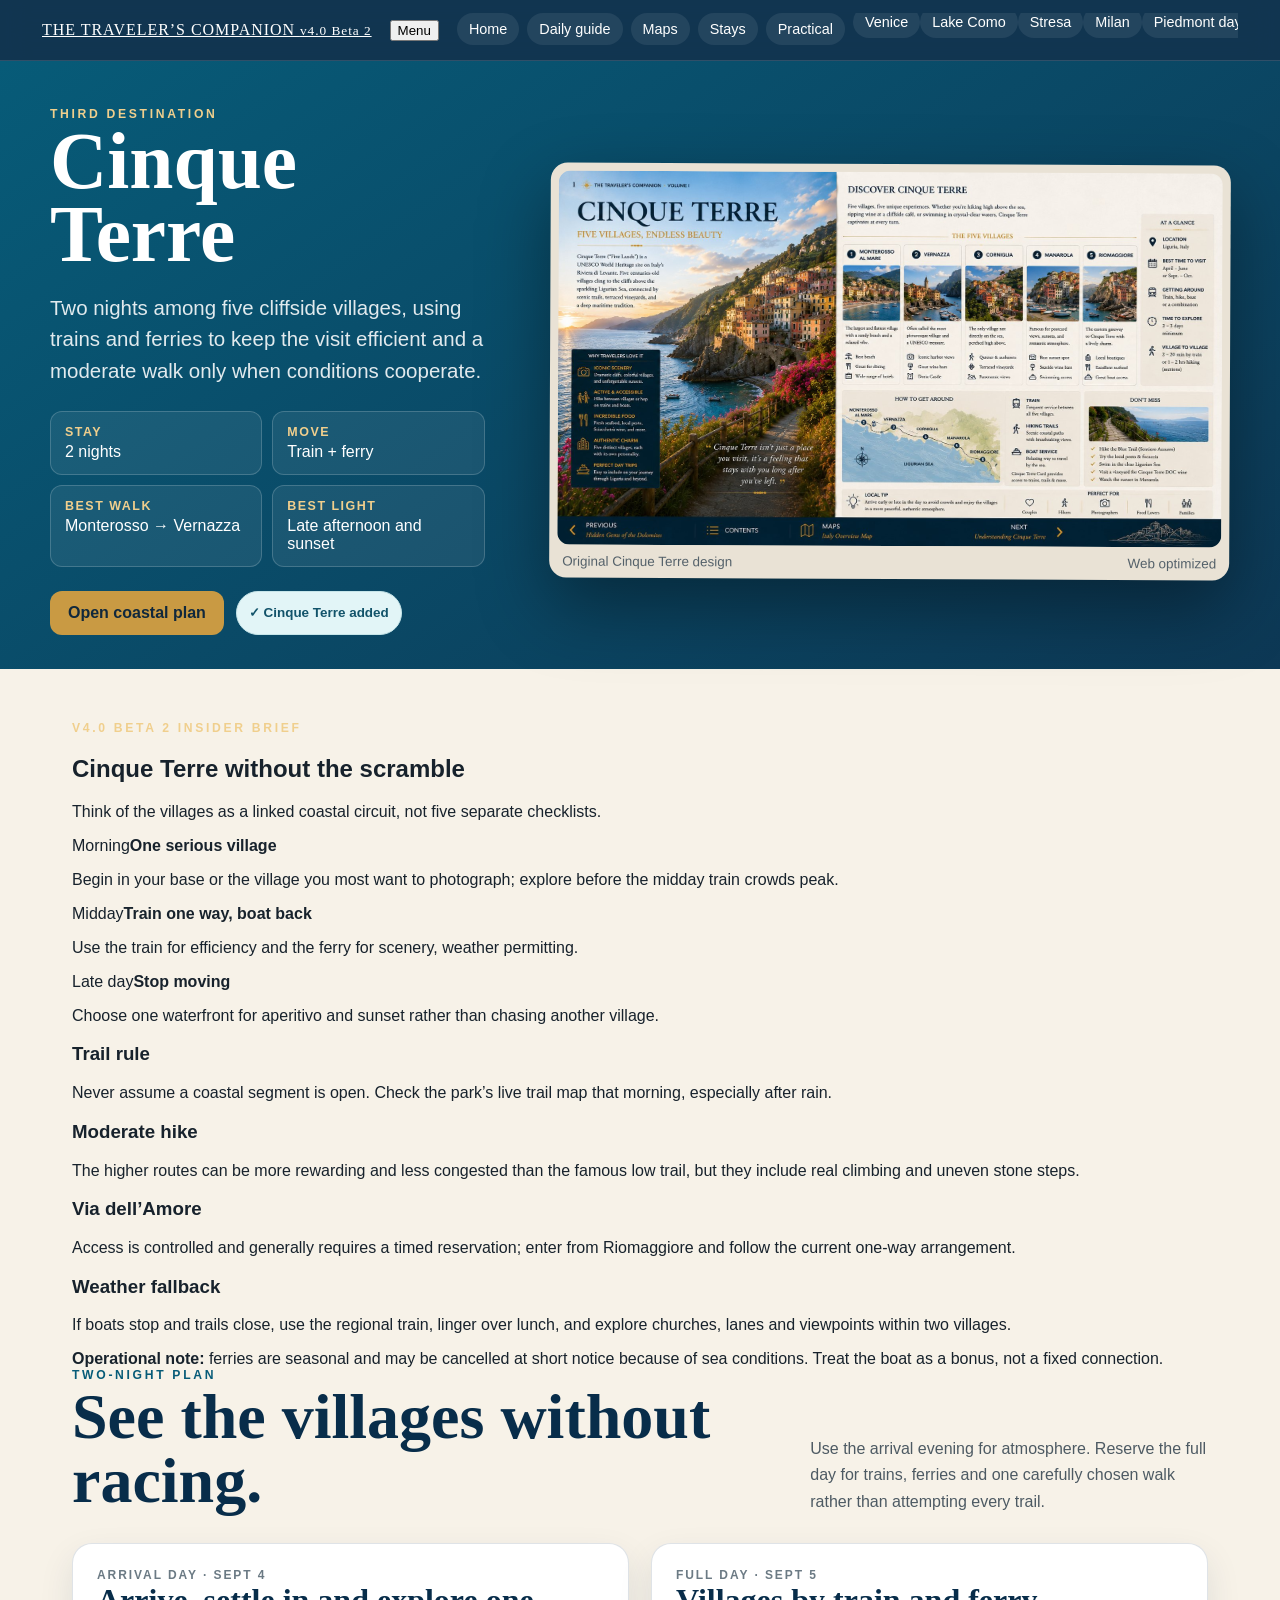
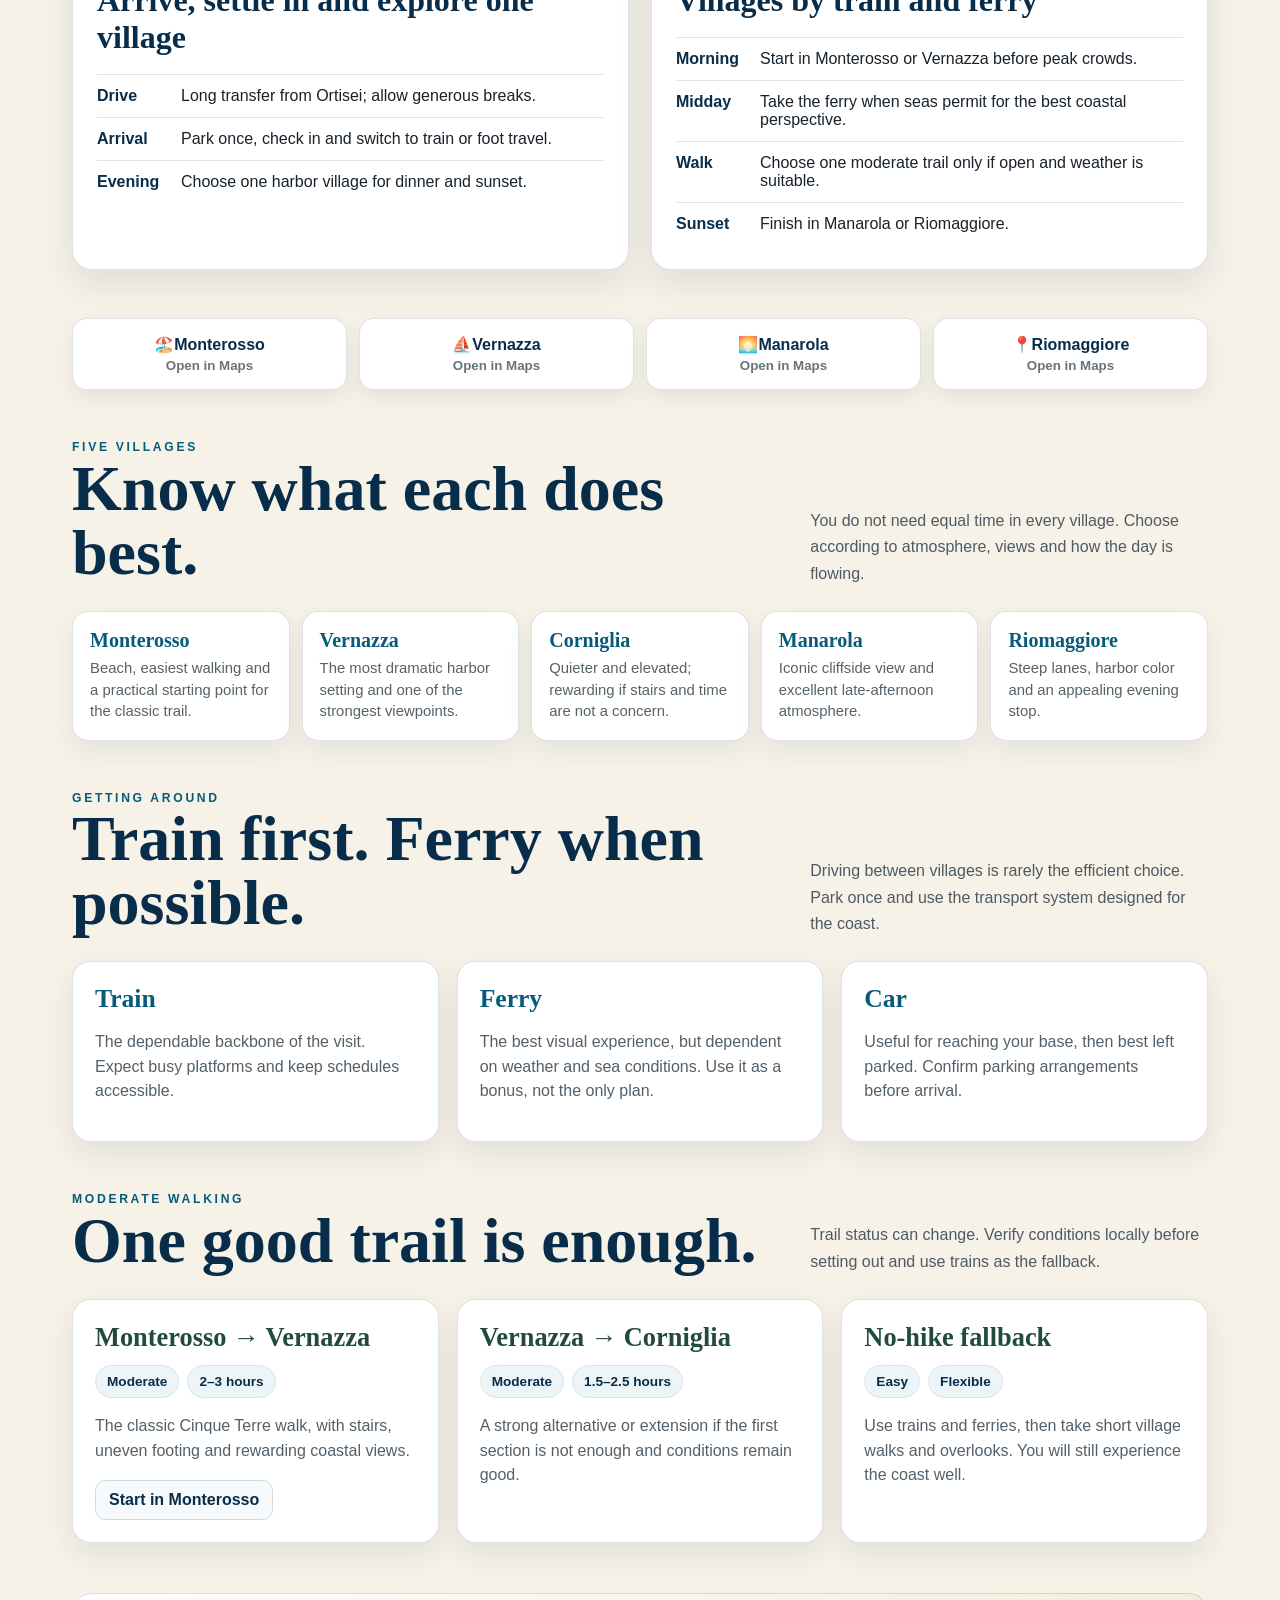
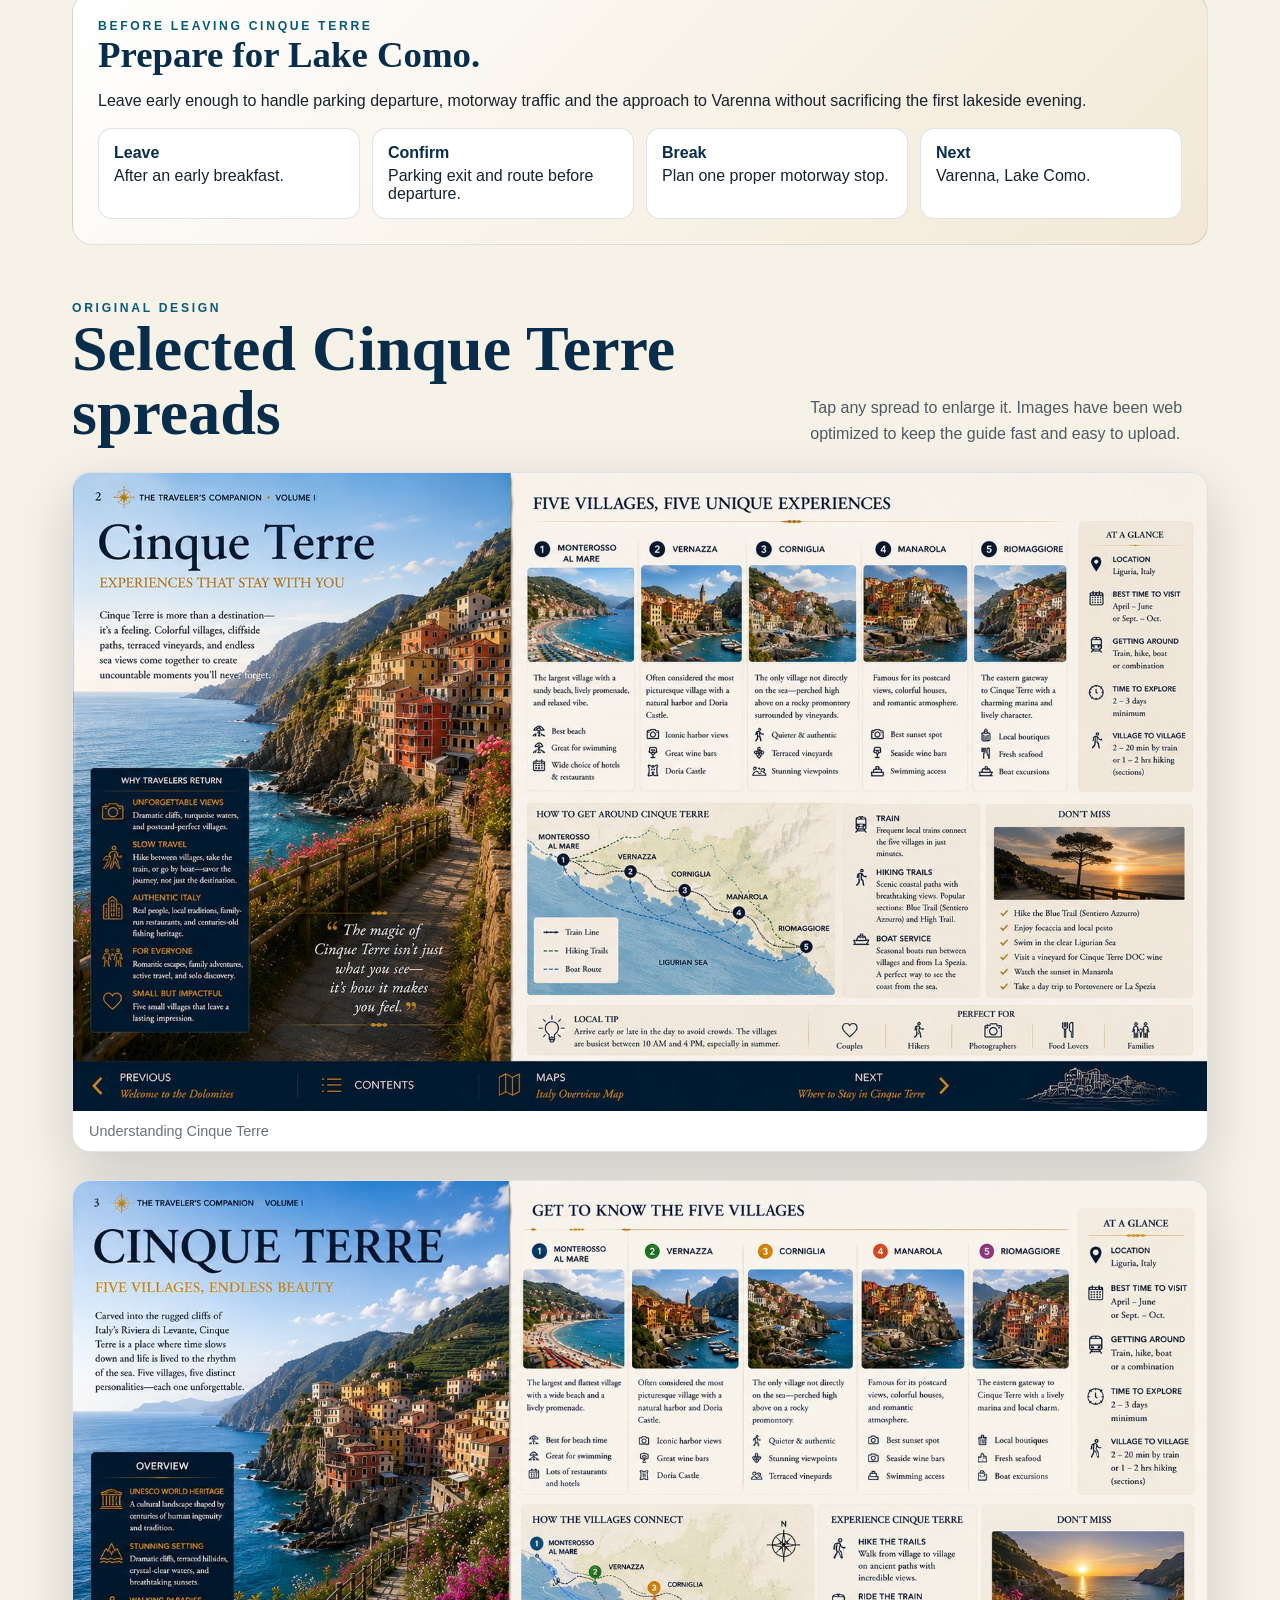
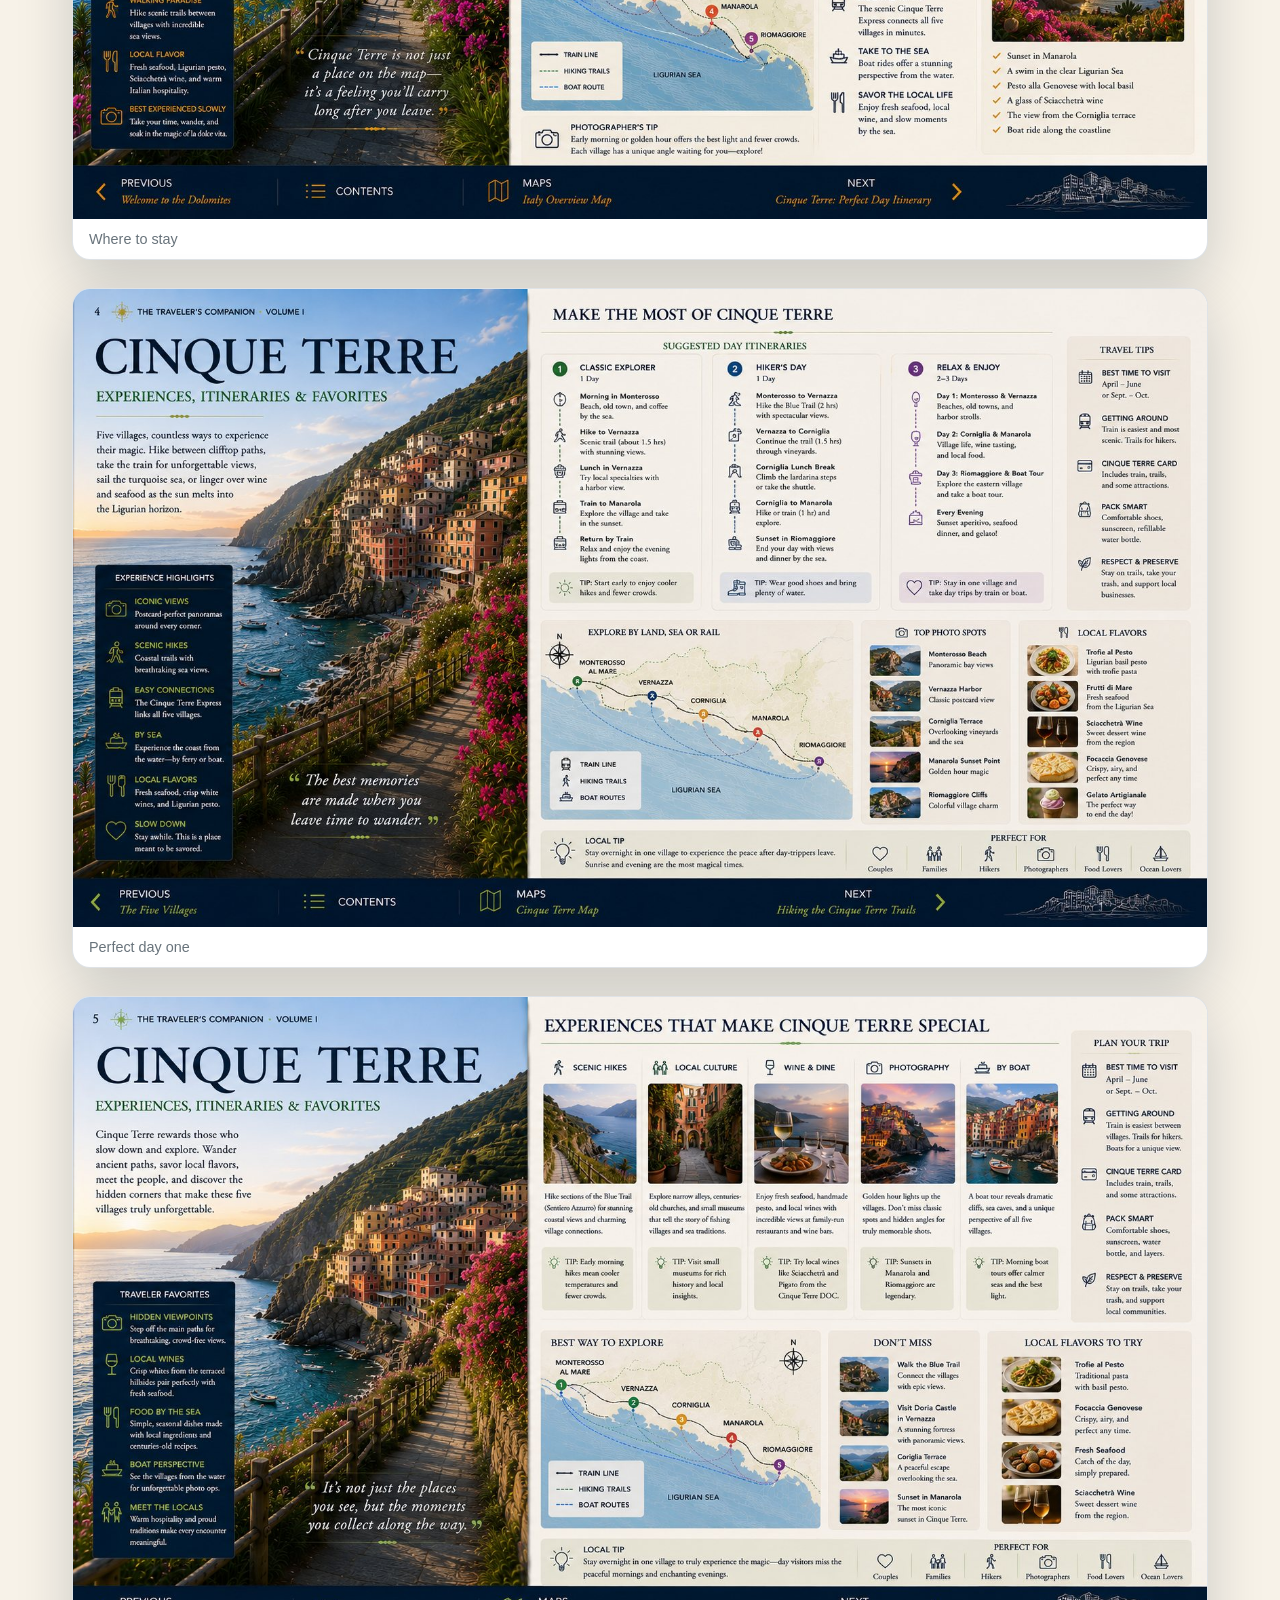
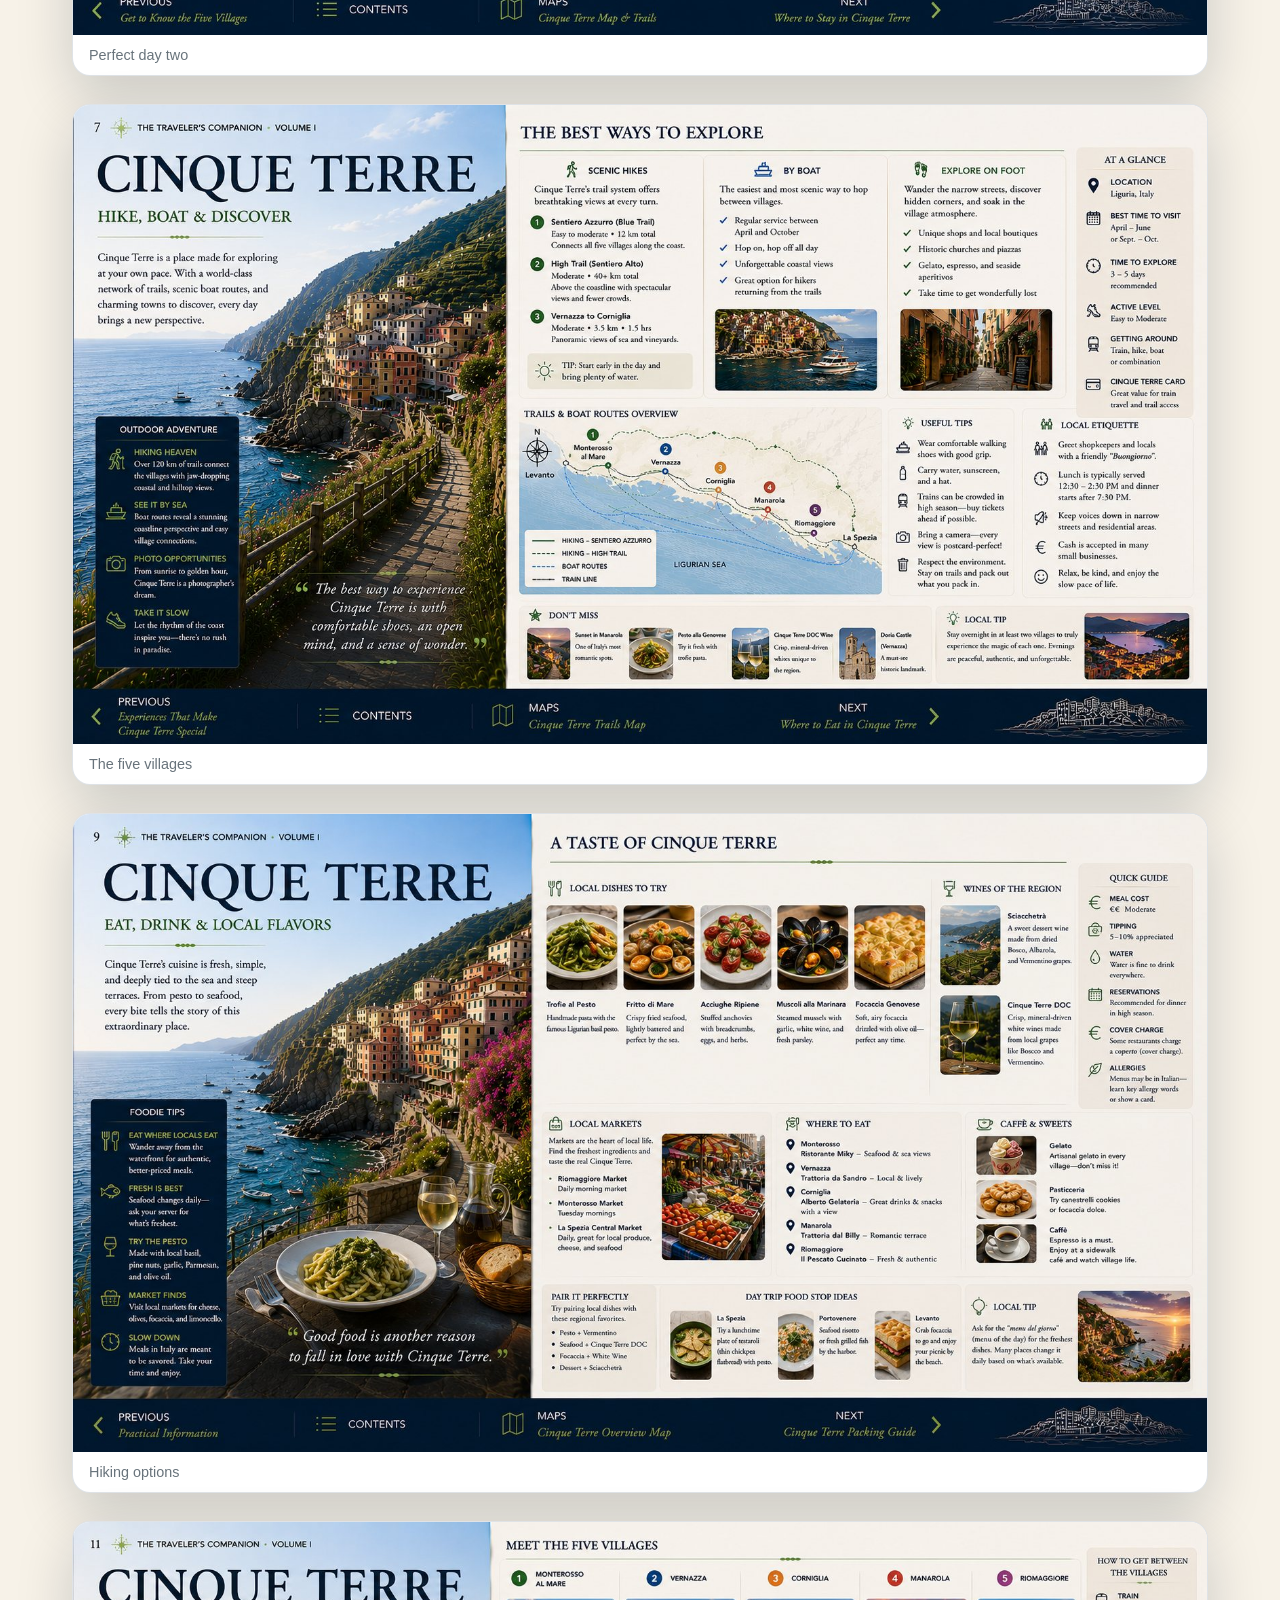
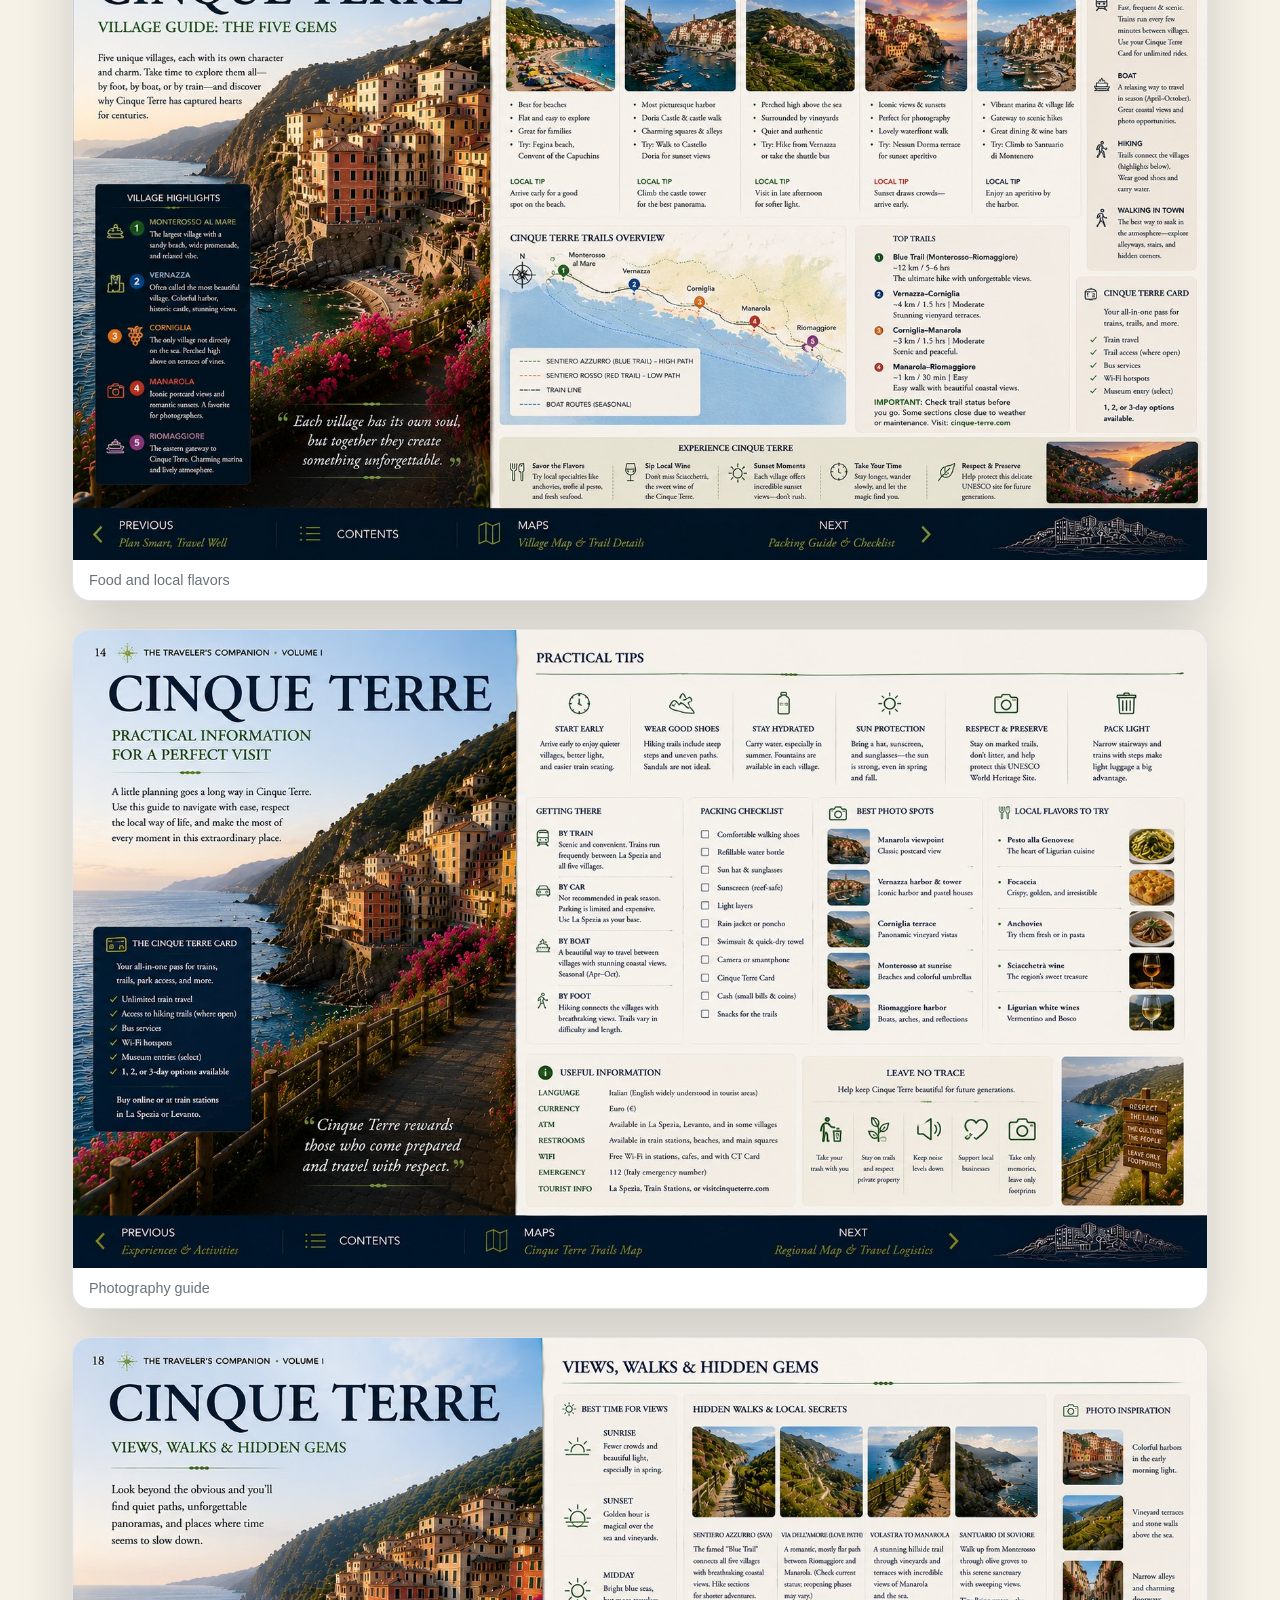
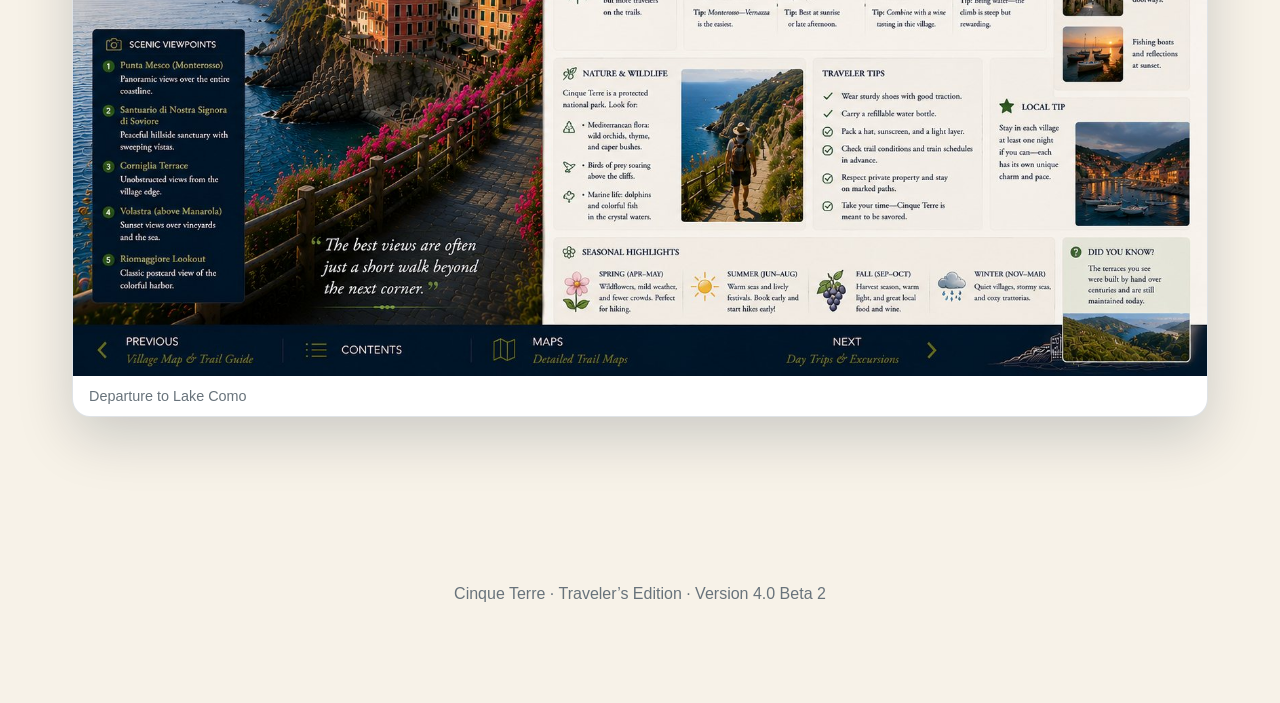
==== commit c9ef5687: "Upload" ====
--- a/cinque-terre.html
+++ b/cinque-terre.html
@@ -7,227 +7,154 @@
 <link rel="manifest" href="manifest.webmanifest">
 <link rel="icon" href="assets/images/app-icon.png">
 <link rel="apple-touch-icon" href="assets/images/app-icon.png">
-<link rel="stylesheet" href="assets/style.css?v=21">
-<title>Cinque Terre · Northern Italy Traveler's Companion</title>
+<link rel="stylesheet" href="assets/style.css?v=4.0-beta2">
+<title>Cinque Terre · Traveler's Companion</title>
 </head>
-<body>
-<div class="build-badge">Version 2.0 · Build 021 · Updated Jul 15, 2026</div>
-<header class="topbar"><div class="topbar-inner">
-<div class="brand">CINQUE TERRE · TRAVEL GUIDE</div>
-<nav class="nav"><a href="index.html">Home</a><a href="#briefing">Overview</a><a href="#day-one">Plan</a><a href="#villages">Villages</a><a href="#cuisine">Food</a><a href="#dont-miss">Highlights</a><a href="#photography">Photos</a><a href="lake-como.html">Next →</a></nav>
-</div></header>
+<body class="cinque-terre-chapter">
+<header class="topbar"><div class="topbar-inner"><a class="brand" href="index.html">THE TRAVELER’S COMPANION <small>v4.0 Beta 2</small></a><button class="menu-toggle" aria-label="Open navigation" aria-expanded="false">Menu</button><nav class="nav"><a href="index.html">Home</a><a href="itinerary.html">Daily guide</a><a href="map.html">Maps</a><a href="hotels.html">Stays</a><a href="practical.html">Practical</a><div class="nav-destinations"><a href="venice.html">Venice</a><a href="lake-como.html">Lake Como</a><a href="lake-maggiore.html">Stresa</a><a href="milan.html">Milan</a><a href="piedmont.html">Piedmont day trip</a><a href="dolomites.html">More destinations</a></div></nav></div></header>
 
-<section class="cinque-complete-hero">
+<section class="cinque-hero">
 <div class="destination-inner">
 <div class="destination-copy">
-<div class="kicker">The Italian Riviera</div>
-<h1>Cinque Terre</h1>
-<p class="hero-subtitle">Five Villages • One Remarkable Coast</p>
-<p>The full illustrated chapter: hotels, two-day plan, village guides, trains and ferries, moderate hikes, cuisine, restaurants, photography and departure planning.</p>
+<div class="kicker">Third destination</div>
+<h1>Cinque<br>Terre</h1>
+<p>Two nights among five cliffside villages, using trains and ferries to keep the visit efficient and a moderate walk only when conditions cooperate.</p>
 <div class="mini-facts">
 <div class="mini-fact"><strong>Stay</strong><span>2 nights</span></div>
 <div class="mini-fact"><strong>Move</strong><span>Train + ferry</span></div>
-<div class="mini-fact"><strong>Essential</strong><span>Vernazza + Manarola</span></div>
-<div class="mini-fact"><strong>Next</strong><span>Varenna, Lake Como</span></div>
+<div class="mini-fact"><strong>Best walk</strong><span>Monterosso → Vernazza</span></div>
+<div class="mini-fact"><strong>Best light</strong><span>Late afternoon and sunset</span></div>
 </div>
-<div class="cta-row"><a class="cta" href="#briefing">Start Cinque Terre</a><a class="cta secondary" href="#dont-miss">Don’t Miss</a></div>
+<div class="cta-row"><a class="cta" href="#plan">Open coastal plan</a><span class="sea-pill">✓ Cinque Terre added</span></div>
 </div>
 <div class="book-window">
-<img src="assets/images/chapter-cinque-01.jpg" alt="Cinque Terre chapter cover">
-<div class="book-label"><span>Illustrated travel guide</span><span>18 original pages</span></div>
+<img loading="lazy" decoding="async" src="assets/images/cinque-1.jpg" alt="Cinque Terre chapter opener">
+<div class="book-label"><span>Original Cinque Terre design</span><span>Web optimized</span></div>
 </div>
 </div>
 </section>
 
 <main class="wrap">
-<section class="section-heading">
-<div><div class="kicker" style="color:#075b78">Quick access</div><h2>The coast at your fingertips.</h2></div>
-<p>Use trains and ferries to keep the day efficient, then choose one walk only if trail conditions and energy are right.</p>
+
+<section class="insider-brief" id="insider-brief">
+  <div class="brief-title"><div><div class="kicker green">v4.0 Beta 2 insider brief</div><h2>Cinque Terre without the scramble</h2></div><p>Think of the villages as a linked coastal circuit, not five separate checklists.</p></div>
+  <div class="today-plan">
+    <div><span>Morning</span><strong>One serious village</strong><p>Begin in your base or the village you most want to photograph; explore before the midday train crowds peak.</p></div>
+    <div><span>Midday</span><strong>Train one way, boat back</strong><p>Use the train for efficiency and the ferry for scenery, weather permitting.</p></div>
+    <div><span>Late day</span><strong>Stop moving</strong><p>Choose one waterfront for aperitivo and sunset rather than chasing another village.</p></div>
+  </div>
+  <div class="insider-grid">
+    <article><h3>Trail rule</h3><p>Never assume a coastal segment is open. Check the park’s live trail map that morning, especially after rain.</p></article>
+    <article><h3>Moderate hike</h3><p>The higher routes can be more rewarding and less congested than the famous low trail, but they include real climbing and uneven stone steps.</p></article>
+    <article><h3>Via dell’Amore</h3><p>Access is controlled and generally requires a timed reservation; enter from Riomaggiore and follow the current one-way arrangement.</p></article>
+    <article><h3>Weather fallback</h3><p>If boats stop and trails close, use the regional train, linger over lunch, and explore churches, lanes and viewpoints within two villages.</p></article>
+  </div>
+  <div class="live-note"><strong>Operational note:</strong> ferries are seasonal and may be cancelled at short notice because of sea conditions. Treat the boat as a bonus, not a fixed connection.</div>
+</section>
+<section id="plan">
+<div class="section-heading"><div><div class="kicker" style="color:#075b78">Two-night plan</div><h2>See the villages without racing.</h2></div>
+<p>Use the arrival evening for atmosphere. Reserve the full day for trains, ferries and one carefully chosen walk rather than attempting every trail.</p></div>
+
+<div class="day-grid">
+<article class="day-card"><div class="day-label">Arrival day · Sept 4</div><h3>Arrive, settle in and explore one village</h3>
+<ul class="day-list">
+<li><b>Drive</b><span>Long transfer from Ortisei; allow generous breaks.</span></li>
+<li><b>Arrival</b><span>Park once, check in and switch to train or foot travel.</span></li>
+<li><b>Evening</b><span>Choose one harbor village for dinner and sunset.</span></li>
+</ul></article>
+<article class="day-card"><div class="day-label">Full day · Sept 5</div><h3>Villages by train and ferry</h3>
+<ul class="day-list">
+<li><b>Morning</b><span>Start in Monterosso or Vernazza before peak crowds.</span></li>
+<li><b>Midday</b><span>Take the ferry when seas permit for the best coastal perspective.</span></li>
+<li><b>Walk</b><span>Choose one moderate trail only if open and weather is suitable.</span></li>
+<li><b>Sunset</b><span>Finish in Manarola or Riomaggiore.</span></li>
+</ul></article>
+</div>
+
+<div class="tool-strip">
+<a class="tool-button" target="_blank" rel="noopener" href="https://maps.apple.com/?q=Monterosso+al+Mare"><span>🏖️</span>Monterosso<small>Open in Maps</small></a>
+<a class="tool-button" target="_blank" rel="noopener" href="https://maps.apple.com/?q=Vernazza+Italy"><span>⛵</span>Vernazza<small>Open in Maps</small></a>
+<a class="tool-button" target="_blank" rel="noopener" href="https://maps.apple.com/?q=Manarola+Italy"><span>🌅</span>Manarola<small>Open in Maps</small></a>
+<a class="tool-button" target="_blank" rel="noopener" href="https://maps.apple.com/?q=Riomaggiore+Italy"><span>📍</span>Riomaggiore<small>Open in Maps</small></a>
+</div>
 </section>
 
-<div class="coastal-action-grid">
-<a class="coastal-action" target="_blank" rel="noopener" href="https://maps.apple.com/?q=Monterosso+al+Mare"><span>🏖️</span>Monterosso</a>
-<a class="coastal-action" target="_blank" rel="noopener" href="https://maps.apple.com/?q=Vernazza+Italy"><span>⛵</span>Vernazza</a>
-<a class="coastal-action" target="_blank" rel="noopener" href="https://maps.apple.com/?q=Corniglia+Italy"><span>🌿</span>Corniglia</a>
-<a class="coastal-action" target="_blank" rel="noopener" href="https://maps.apple.com/?q=Manarola+Italy"><span>🌅</span>Manarola</a>
-<a class="coastal-action" target="_blank" rel="noopener" href="https://maps.apple.com/?q=Riomaggiore+Italy"><span>📍</span>Riomaggiore</a>
+<section id="villages">
+<div class="section-heading"><div><div class="kicker" style="color:#075b78">Five villages</div><h2>Know what each does best.</h2></div>
+<p>You do not need equal time in every village. Choose according to atmosphere, views and how the day is flowing.</p></div>
+<div class="village-grid">
+<article class="village-card"><h3>Monterosso</h3><p>Beach, easiest walking and a practical starting point for the classic trail.</p></article>
+<article class="village-card"><h3>Vernazza</h3><p>The most dramatic harbor setting and one of the strongest viewpoints.</p></article>
+<article class="village-card"><h3>Corniglia</h3><p>Quieter and elevated; rewarding if stairs and time are not a concern.</p></article>
+<article class="village-card"><h3>Manarola</h3><p>Iconic cliffside view and excellent late-afternoon atmosphere.</p></article>
+<article class="village-card"><h3>Riomaggiore</h3><p>Steep lanes, harbor color and an appealing evening stop.</p></article>
 </div>
-
-<div class="coastal-index"><a href="#briefing">Cinque Terre in One Minute<small>The essential village, transport and pacing strategy.</small></a><a href="#hotels">Where to Stay<small>The chapter’s accommodation recommendations and base choices.</small></a><a href="#day-one">Perfect Day One<small>Arrival, first village walk and sunset.</small></a><a href="#day-two">Perfect Day Two<small>Villages by train and ferry with one optional hike.</small></a><a href="#villages">The Five Villages<small>What each village does best and where to spend your time.</small></a><a href="#transport">Train, Ferry & Parking<small>The practical transport strategy for the coast.</small></a><a href="#monterosso">Monterosso<small>Beach, easy access and the classic trailhead.</small></a><a href="#vernazza">Vernazza<small>The signature harbor and strongest viewpoints.</small></a><a href="#corniglia">Corniglia<small>A quieter elevated village with a different perspective.</small></a><a href="#manarola">Manarola<small>Iconic cliffside views and excellent late light.</small></a><a href="#riomaggiore">Riomaggiore<small>Steep lanes, harbor color and evening atmosphere.</small></a><a href="#hikes">Best Walks & Hikes<small>Moderate options and realistic trail alternatives.</small></a><a href="#cuisine">Local Cuisine<small>Pesto, anchovies, focaccia, seafood and Sciacchetrà.</small></a><a href="#restaurants">Restaurant Recommendations<small>Curated places for lunch, dinner and local specialties.</small></a><a href="#photography">Photography Guide<small>Sunrise, sunset and the strongest village viewpoints.</small></a><a href="#dont-miss">Don’t Miss<small>The essential experiences you would regret skipping.</small></a><a href="#departure">Before You Leave for Lake Como<small>Parking, departure timing and the transfer to Varenna.</small></a></div>
-
-<section class="editorial-section" id="briefing">
-  <div class="kicker" style="color:#075b78">Cinque Terre chapter</div>
-  <h2>Cinque Terre in One Minute</h2>
-  <p>The essential village, transport and pacing strategy.</p>
-  <figure class="page-spread">
-    <img src="assets/images/chapter-cinque-02.jpg" alt="Cinque Terre in One Minute">
-    <figcaption>Cinque Terre in One Minute — page 2</figcaption>
-  </figure>
-</section>
-<section class="editorial-section" id="hotels">
-  <div class="kicker" style="color:#075b78">Cinque Terre chapter</div>
-  <h2>Where to Stay</h2>
-  <p>The chapter’s accommodation recommendations and base choices.</p>
-  <figure class="page-spread">
-    <img src="assets/images/chapter-cinque-03.jpg" alt="Where to Stay">
-    <figcaption>Where to Stay — page 3</figcaption>
-  </figure>
-</section>
-<section class="editorial-section" id="day-one">
-  <div class="kicker" style="color:#075b78">Cinque Terre chapter</div>
-  <h2>Perfect Day One</h2>
-  <p>Arrival, first village walk and sunset.</p>
-  <figure class="page-spread">
-    <img src="assets/images/chapter-cinque-04.jpg" alt="Perfect Day One">
-    <figcaption>Perfect Day One — page 4</figcaption>
-  </figure>
-</section>
-<section class="editorial-section" id="day-two">
-  <div class="kicker" style="color:#075b78">Cinque Terre chapter</div>
-  <h2>Perfect Day Two</h2>
-  <p>Villages by train and ferry with one optional hike.</p>
-  <figure class="page-spread">
-    <img src="assets/images/chapter-cinque-05.jpg" alt="Perfect Day Two">
-    <figcaption>Perfect Day Two — page 5</figcaption>
-  </figure>
-</section>
-<section class="editorial-section" id="villages">
-  <div class="kicker" style="color:#075b78">Cinque Terre chapter</div>
-  <h2>The Five Villages</h2>
-  <p>What each village does best and where to spend your time.</p>
-  <figure class="page-spread">
-    <img src="assets/images/chapter-cinque-06.jpg" alt="The Five Villages">
-    <figcaption>The Five Villages — page 6</figcaption>
-  </figure>
-</section>
-<section class="editorial-section" id="transport">
-  <div class="kicker" style="color:#075b78">Cinque Terre chapter</div>
-  <h2>Train, Ferry & Parking</h2>
-  <p>The practical transport strategy for the coast.</p>
-  <figure class="page-spread">
-    <img src="assets/images/chapter-cinque-07.jpg" alt="Train, Ferry & Parking">
-    <figcaption>Train, Ferry & Parking — page 7</figcaption>
-  </figure>
-</section>
-<section class="editorial-section" id="monterosso">
-  <div class="kicker" style="color:#075b78">Cinque Terre chapter</div>
-  <h2>Monterosso</h2>
-  <p>Beach, easy access and the classic trailhead.</p>
-  <figure class="page-spread">
-    <img src="assets/images/chapter-cinque-08.jpg" alt="Monterosso">
-    <figcaption>Monterosso — page 8</figcaption>
-  </figure>
-</section>
-<section class="editorial-section" id="vernazza">
-  <div class="kicker" style="color:#075b78">Cinque Terre chapter</div>
-  <h2>Vernazza</h2>
-  <p>The signature harbor and strongest viewpoints.</p>
-  <figure class="page-spread">
-    <img src="assets/images/chapter-cinque-09.jpg" alt="Vernazza">
-    <figcaption>Vernazza — page 9</figcaption>
-  </figure>
-</section>
-<section class="editorial-section" id="corniglia">
-  <div class="kicker" style="color:#075b78">Cinque Terre chapter</div>
-  <h2>Corniglia</h2>
-  <p>A quieter elevated village with a different perspective.</p>
-  <figure class="page-spread">
-    <img src="assets/images/chapter-cinque-10.jpg" alt="Corniglia">
-    <figcaption>Corniglia — page 10</figcaption>
-  </figure>
-</section>
-<section class="editorial-section" id="manarola">
-  <div class="kicker" style="color:#075b78">Cinque Terre chapter</div>
-  <h2>Manarola</h2>
-  <p>Iconic cliffside views and excellent late light.</p>
-  <figure class="page-spread">
-    <img src="assets/images/chapter-cinque-11.jpg" alt="Manarola">
-    <figcaption>Manarola — page 11</figcaption>
-  </figure>
-</section>
-<section class="editorial-section" id="riomaggiore">
-  <div class="kicker" style="color:#075b78">Cinque Terre chapter</div>
-  <h2>Riomaggiore</h2>
-  <p>Steep lanes, harbor color and evening atmosphere.</p>
-  <figure class="page-spread">
-    <img src="assets/images/chapter-cinque-12.jpg" alt="Riomaggiore">
-    <figcaption>Riomaggiore — page 12</figcaption>
-  </figure>
-</section>
-<section class="editorial-section" id="hikes">
-  <div class="kicker" style="color:#075b78">Cinque Terre chapter</div>
-  <h2>Best Walks & Hikes</h2>
-  <p>Moderate options and realistic trail alternatives.</p>
-  <figure class="page-spread">
-    <img src="assets/images/chapter-cinque-13.jpg" alt="Best Walks & Hikes">
-    <figcaption>Best Walks & Hikes — page 13</figcaption>
-  </figure>
-</section>
-<section class="editorial-section" id="cuisine">
-  <div class="kicker" style="color:#075b78">Cinque Terre chapter</div>
-  <h2>Local Cuisine</h2>
-  <p>Pesto, anchovies, focaccia, seafood and Sciacchetrà.</p>
-  <figure class="page-spread">
-    <img src="assets/images/chapter-cinque-14.jpg" alt="Local Cuisine">
-    <figcaption>Local Cuisine — page 14</figcaption>
-  </figure>
-</section>
-<section class="editorial-section" id="restaurants">
-  <div class="kicker" style="color:#075b78">Cinque Terre chapter</div>
-  <h2>Restaurant Recommendations</h2>
-  <p>Curated places for lunch, dinner and local specialties.</p>
-  <figure class="page-spread">
-    <img src="assets/images/chapter-cinque-15.jpg" alt="Restaurant Recommendations">
-    <figcaption>Restaurant Recommendations — page 15</figcaption>
-  </figure>
-</section>
-<section class="editorial-section" id="photography">
-  <div class="kicker" style="color:#075b78">Cinque Terre chapter</div>
-  <h2>Photography Guide</h2>
-  <p>Sunrise, sunset and the strongest village viewpoints.</p>
-  <figure class="page-spread">
-    <img src="assets/images/chapter-cinque-16.jpg" alt="Photography Guide">
-    <figcaption>Photography Guide — page 16</figcaption>
-  </figure>
-</section>
-<section class="editorial-section" id="dont-miss">
-  <div class="kicker" style="color:#075b78">Cinque Terre chapter</div>
-  <h2>Don’t Miss</h2>
-  <p>The essential experiences you would regret skipping.</p>
-  <figure class="page-spread">
-    <img src="assets/images/chapter-cinque-17.jpg" alt="Don’t Miss">
-    <figcaption>Don’t Miss — page 17</figcaption>
-  </figure>
-</section>
-<section class="editorial-section" id="departure">
-  <div class="kicker" style="color:#075b78">Cinque Terre chapter</div>
-  <h2>Before You Leave for Lake Como</h2>
-  <p>Parking, departure timing and the transfer to Varenna.</p>
-  <figure class="page-spread">
-    <img src="assets/images/chapter-cinque-18.jpg" alt="Before You Leave for Lake Como">
-    <figcaption>Before You Leave for Lake Como — page 18</figcaption>
-  </figure>
 </section>
 
-<section class="editorial-section">
-<div class="kicker" style="color:#075b78">Continue the journey</div>
-<h2>On to Lake Como</h2>
-<div class="page-actions"><a class="cta" href="lake-como.html">Continue to Lake Como</a><a class="action" href="index.html">Return home</a></div>
+<section id="transport">
+<div class="section-heading"><div><div class="kicker" style="color:#075b78">Getting around</div><h2>Train first. Ferry when possible.</h2></div>
+<p>Driving between villages is rarely the efficient choice. Park once and use the transport system designed for the coast.</p></div>
+<div class="transport-grid">
+<article class="transport-card"><h3>Train</h3><p>The dependable backbone of the visit. Expect busy platforms and keep schedules accessible.</p></article>
+<article class="transport-card"><h3>Ferry</h3><p>The best visual experience, but dependent on weather and sea conditions. Use it as a bonus, not the only plan.</p></article>
+<article class="transport-card"><h3>Car</h3><p>Useful for reaching your base, then best left parked. Confirm parking arrangements before arrival.</p></article>
+</div>
+</section>
+
+<section id="walks">
+<div class="section-heading"><div><div class="kicker" style="color:#075b78">Moderate walking</div><h2>One good trail is enough.</h2></div>
+<p>Trail status can change. Verify conditions locally before setting out and use trains as the fallback.</p></div>
+<div class="hike-grid">
+<article class="hike-card"><h3>Monterosso → Vernazza</h3>
+<div class="hike-stats"><span class="meta-pill">Moderate</span><span class="meta-pill">2–3 hours</span></div>
+<p>The classic Cinque Terre walk, with stairs, uneven footing and rewarding coastal views.</p>
+<div class="actions"><a class="action" target="_blank" rel="noopener" href="https://maps.apple.com/?q=Monterosso+al+Mare">Start in Monterosso</a></div></article>
+<article class="hike-card"><h3>Vernazza → Corniglia</h3>
+<div class="hike-stats"><span class="meta-pill">Moderate</span><span class="meta-pill">1.5–2.5 hours</span></div>
+<p>A strong alternative or extension if the first section is not enough and conditions remain good.</p></article>
+<article class="hike-card"><h3>No-hike fallback</h3>
+<div class="hike-stats"><span class="meta-pill">Easy</span><span class="meta-pill">Flexible</span></div>
+<p>Use trains and ferries, then take short village walks and overlooks. You will still experience the coast well.</p></article>
+</div>
+</section>
+
+<section class="departure-card">
+<div class="kicker" style="color:#075b78">Before leaving Cinque Terre</div>
+<h2>Prepare for Lake Como.</h2>
+<p>Leave early enough to handle parking departure, motorway traffic and the approach to Varenna without sacrificing the first lakeside evening.</p>
+<div class="departure-grid">
+<div class="departure-item"><strong>Leave</strong><span>After an early breakfast.</span></div>
+<div class="departure-item"><strong>Confirm</strong><span>Parking exit and route before departure.</span></div>
+<div class="departure-item"><strong>Break</strong><span>Plan one proper motorway stop.</span></div>
+<div class="departure-item"><strong>Next</strong><span>Varenna, Lake Como.</span></div>
+</div>
+</section>
+
+<section class="viewer" id="chapter">
+<div class="section-heading"><div><div class="kicker" style="color:#075b78">Original design</div><h2>Selected Cinque Terre spreads</h2></div>
+<p>Tap any spread to enlarge it. Images have been web optimized to keep the guide fast and easy to upload.</p></div>
+<figure class="spread"><img loading="lazy" decoding="async" src="assets/images/cinque-2.jpg" alt="Understanding Cinque Terre"><figcaption>Understanding Cinque Terre</figcaption></figure>
+<figure class="spread"><img loading="lazy" decoding="async" src="assets/images/cinque-3.jpg" alt="Where to stay"><figcaption>Where to stay</figcaption></figure>
+<figure class="spread"><img loading="lazy" decoding="async" src="assets/images/cinque-4.jpg" alt="Perfect day one"><figcaption>Perfect day one</figcaption></figure>
+<figure class="spread"><img loading="lazy" decoding="async" src="assets/images/cinque-5.jpg" alt="Perfect day two"><figcaption>Perfect day two</figcaption></figure>
+<figure class="spread"><img loading="lazy" decoding="async" src="assets/images/cinque-7.jpg" alt="Five villages"><figcaption>The five villages</figcaption></figure>
+<figure class="spread"><img loading="lazy" decoding="async" src="assets/images/cinque-9.jpg" alt="Hiking"><figcaption>Hiking options</figcaption></figure>
+<figure class="spread"><img loading="lazy" decoding="async" src="assets/images/cinque-11.jpg" alt="Food"><figcaption>Food and local flavors</figcaption></figure>
+<figure class="spread"><img loading="lazy" decoding="async" src="assets/images/cinque-14.jpg" alt="Photography"><figcaption>Photography guide</figcaption></figure>
+<figure class="spread"><img loading="lazy" decoding="async" src="assets/images/cinque-18.jpg" alt="Departure"><figcaption>Departure to Lake Como</figcaption></figure>
 </section>
 </main>
 
-<div class="lightbox" id="lightbox" aria-hidden="true"><button aria-label="Close">×</button><img alt=""></div>
-<div class="bottomnav"><a href="index.html">Home</a><a href="#day-one">Days</a><a href="#villages">Villages</a><a href="#dont-miss">Highlights</a></div>
-<footer>Cinque Terre · Northern Italy Traveler’s Companion</footer>
-<div class="build-footer">Version 2.0 · Build 021 · Updated Jul 15, 2026</div>
+<div class="lightbox" id="lightbox" aria-hidden="true"><button aria-label="Close">×</button><img loading="lazy" decoding="async" alt=""></div>
+<div class="bottomnav"><a href="index.html">Home</a><a href="#plan">Plan</a><a href="#villages">Villages</a><a href="#chapter">Spreads</a></div>
+<footer>Cinque Terre · Traveler’s Edition · Version 4.0 Beta 2</footer>
 <script>
 const lb=document.getElementById('lightbox'), lbImg=lb.querySelector('img');
-document.querySelectorAll('.page-spread img').forEach(image=>image.addEventListener('click',()=>{lbImg.src=image.src;lbImg.alt=image.alt;lb.classList.add('open')}));
+document.querySelectorAll('.spread img').forEach(img=>img.addEventListener('click',()=>{lbImg.src=img.src;lbImg.alt=img.alt;lb.classList.add('open')}));
 function closeLB(){lb.classList.remove('open');lbImg.src=''}
 lb.querySelector('button').addEventListener('click',closeLB);
-lb.addEventListener('click',event=>{if(event.target===lb)closeLB()});
-document.addEventListener('keydown',event=>{if(event.key==='Escape')closeLB()});
-if('serviceWorker' in navigator){navigator.serviceWorker.register('service-worker.js?v=21')}
+lb.addEventListener('click',e=>{if(e.target===lb)closeLB()});
+document.addEventListener('keydown',e=>{if(e.key==='Escape')closeLB()});
+if('serviceWorker' in navigator){navigator.serviceWorker.register('service-worker.js?v=4.0-beta2')}
 </script>
-</body>
-</html>+<script src="assets/app.js?v=4.0-beta2"></script></body></html>
--- a/assets/style.css
+++ b/assets/style.css
@@ -1166,3 +1166,16 @@
   .today-meta{grid-template-columns:1fr}
   .trip-day{grid-template-columns:62px 16px 1fr}
 }
+
+
+/* Build 022 dashboard polish */
+.dashboard-card .today-meta{margin-top:14px}
+.dashboard-header p{font-size:1.05rem}
+
+
+/* Build 023 dashboard refinement */
+.dashboard-header h1{font-size:clamp(2.3rem,4.8vw,4.3rem)!important;}
+.build-badge{transform:scale(.8);transform-origin:top right;}
+.today-summary{display:grid;gap:10px;margin:18px 0 22px;font-size:1.08rem;}
+.today-summary div{padding:2px 0}
+.journey-subtitle{margin:.2rem 0 1rem;color:rgba(255,255,255,.8);font-size:.95rem;}
